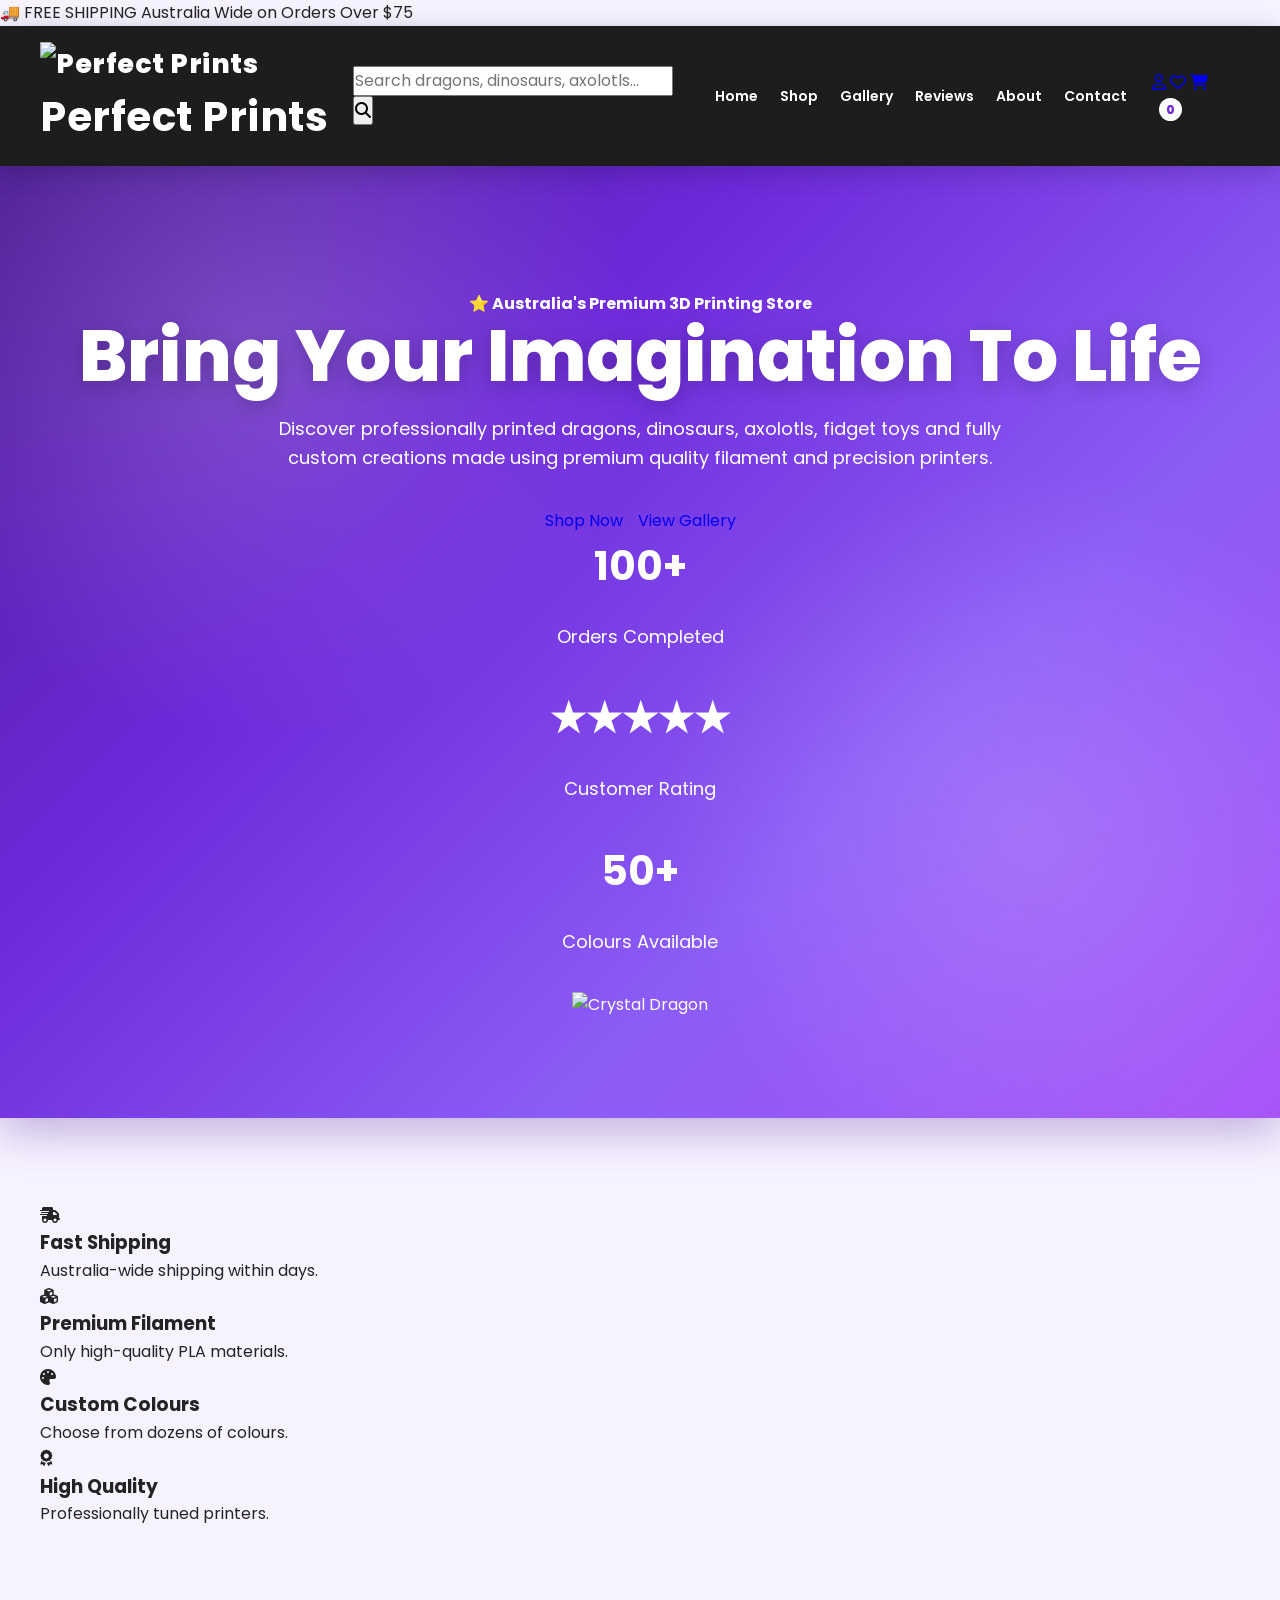
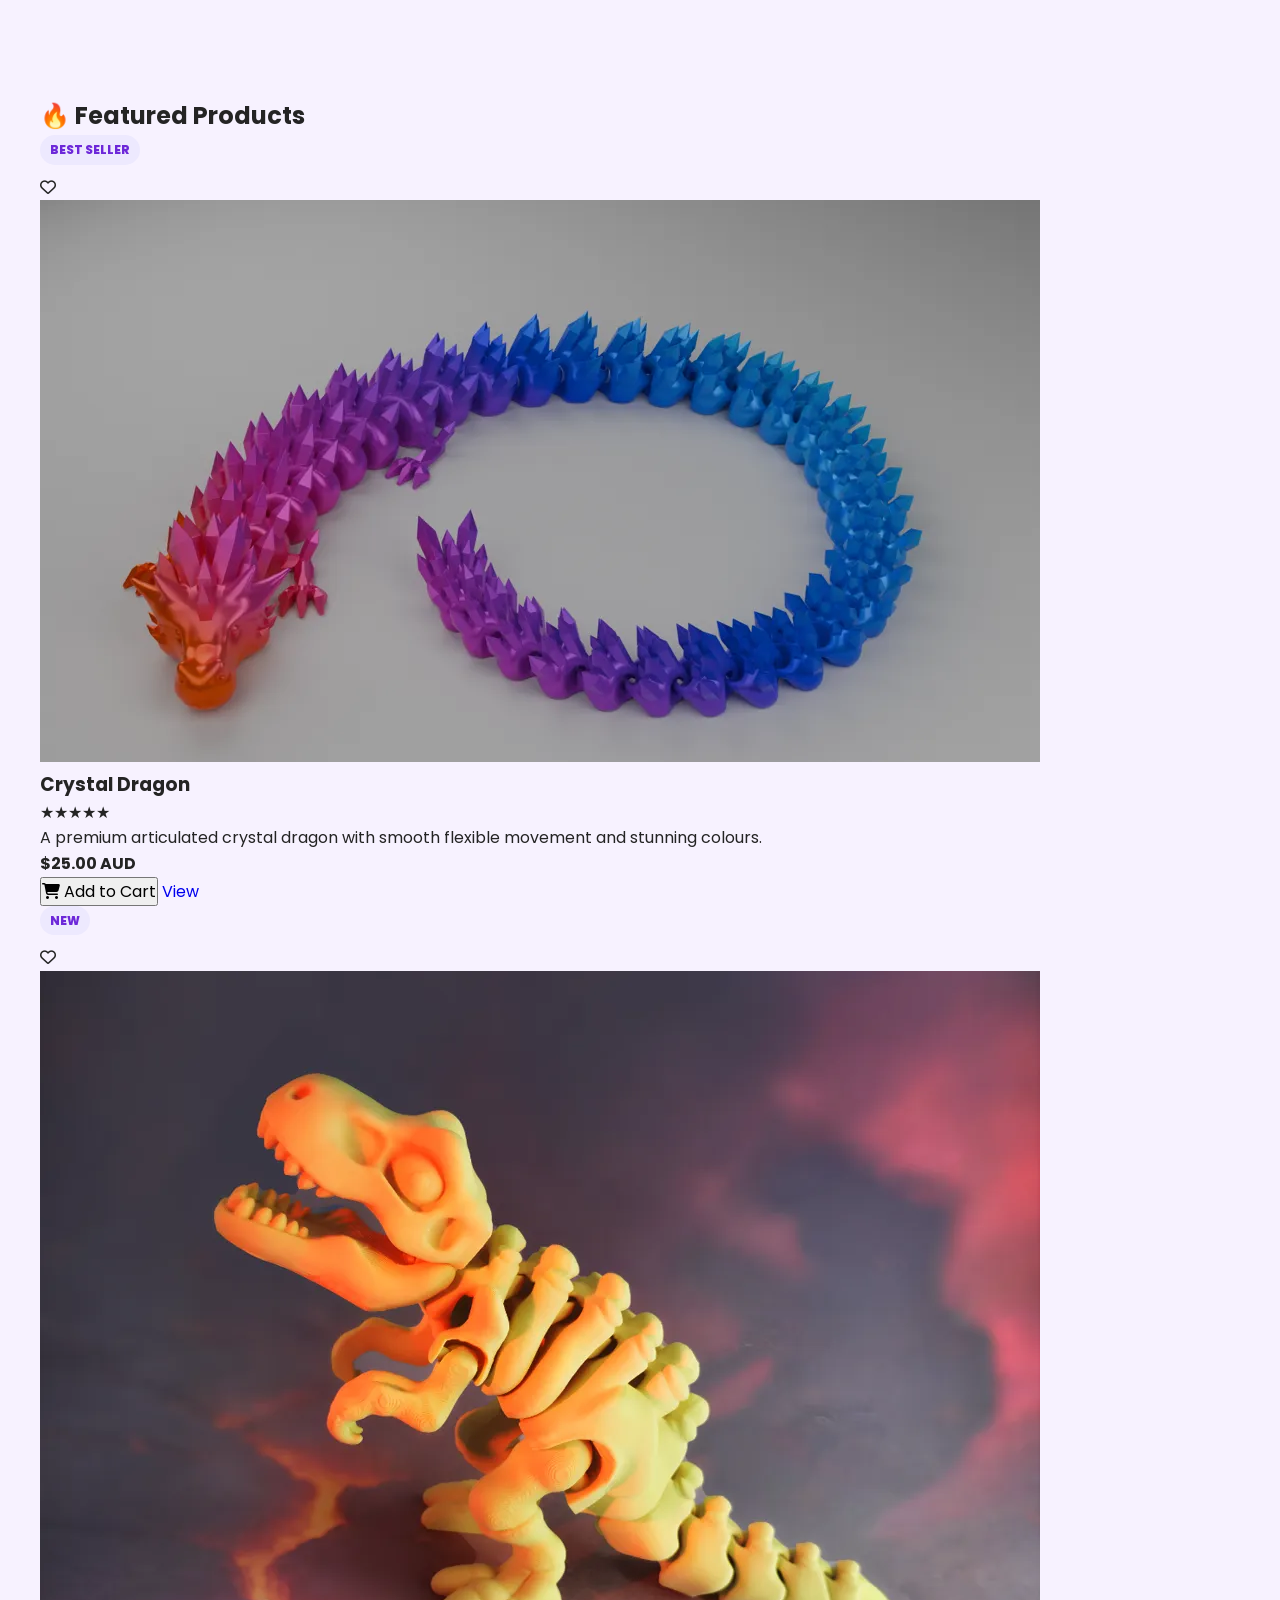
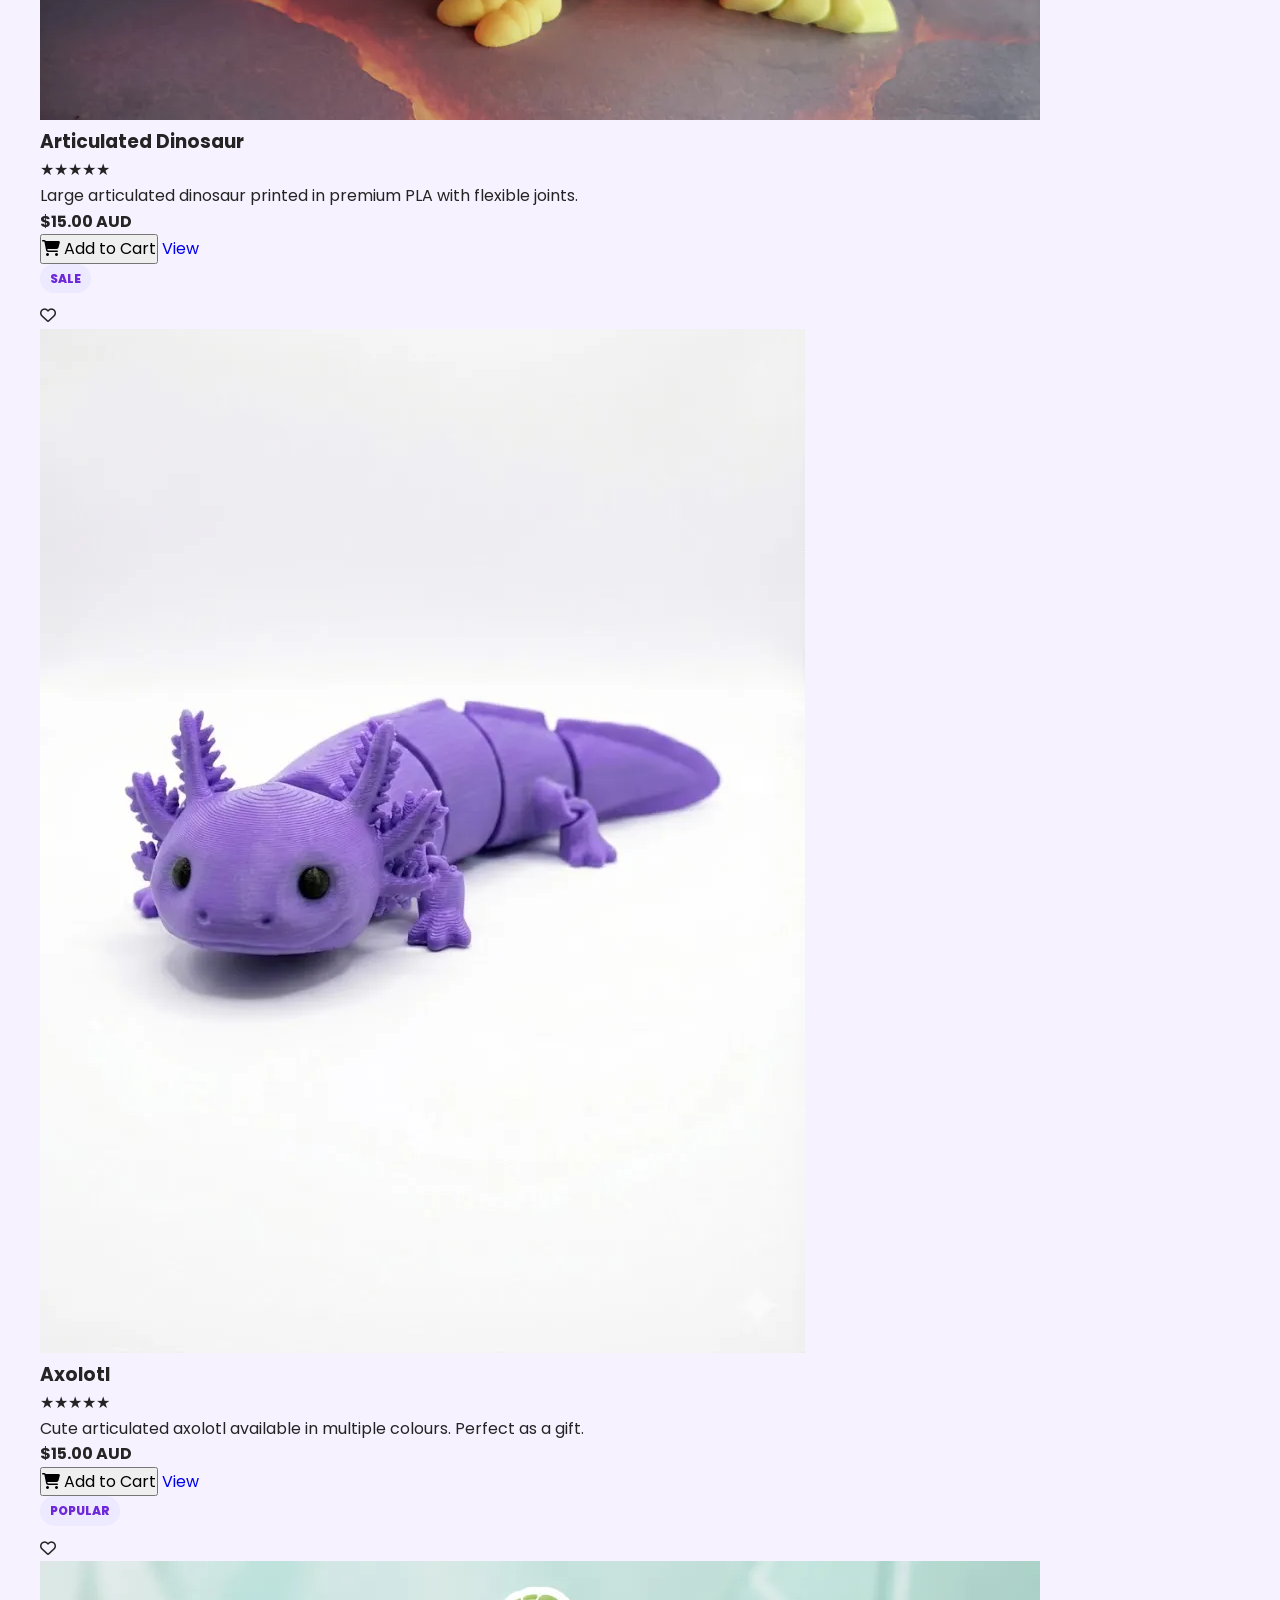
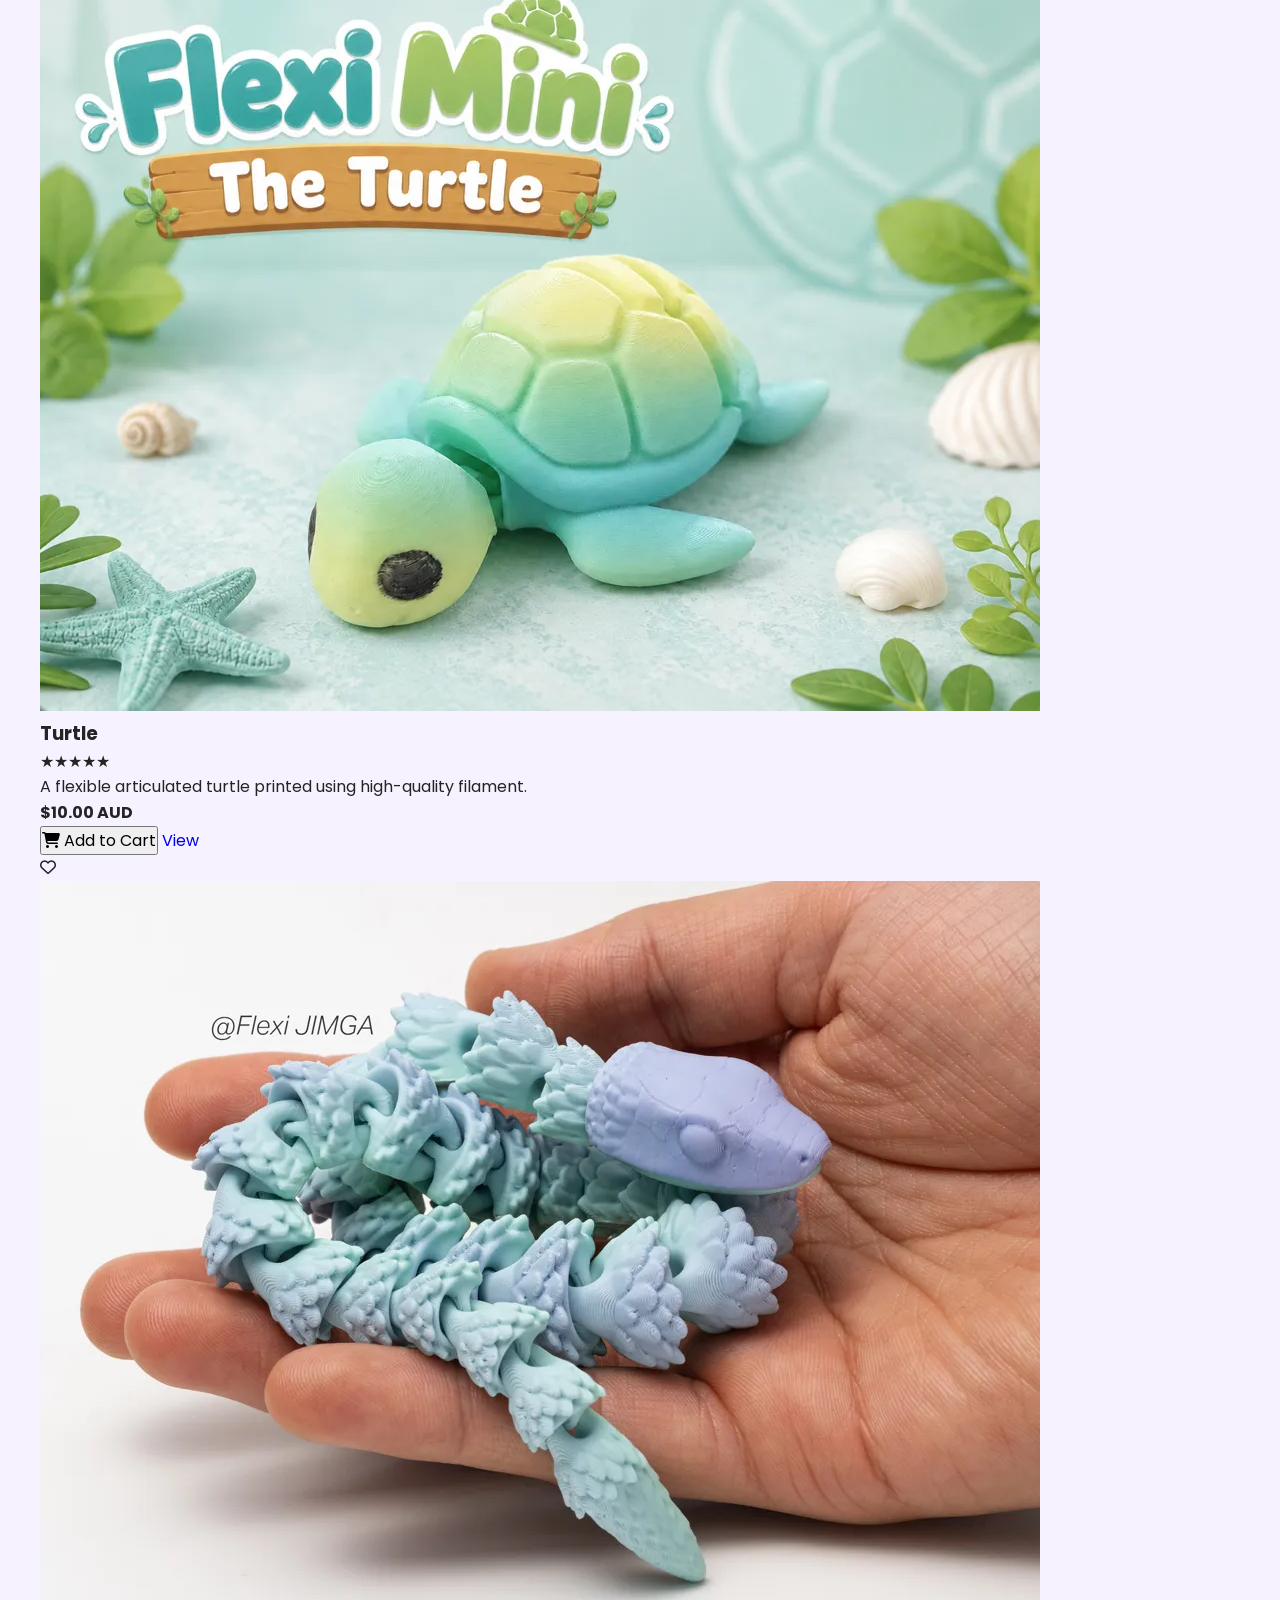
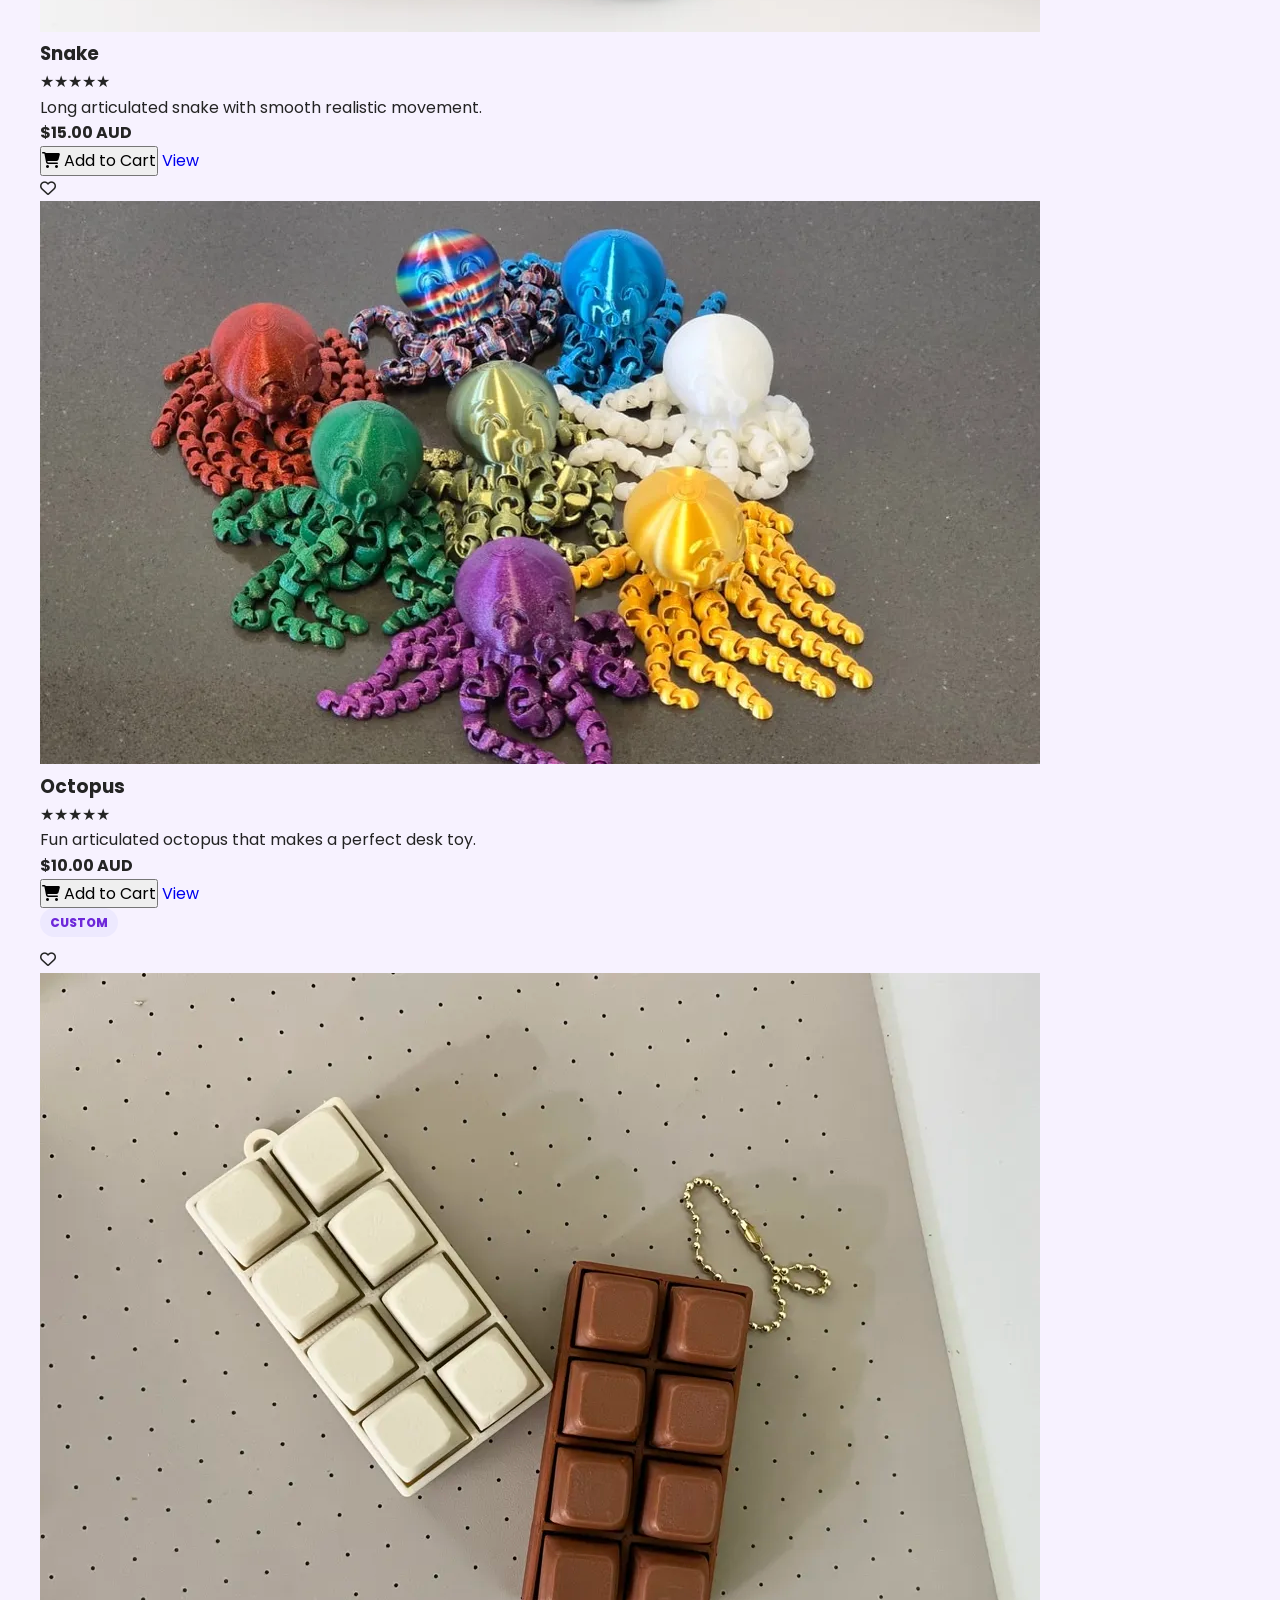
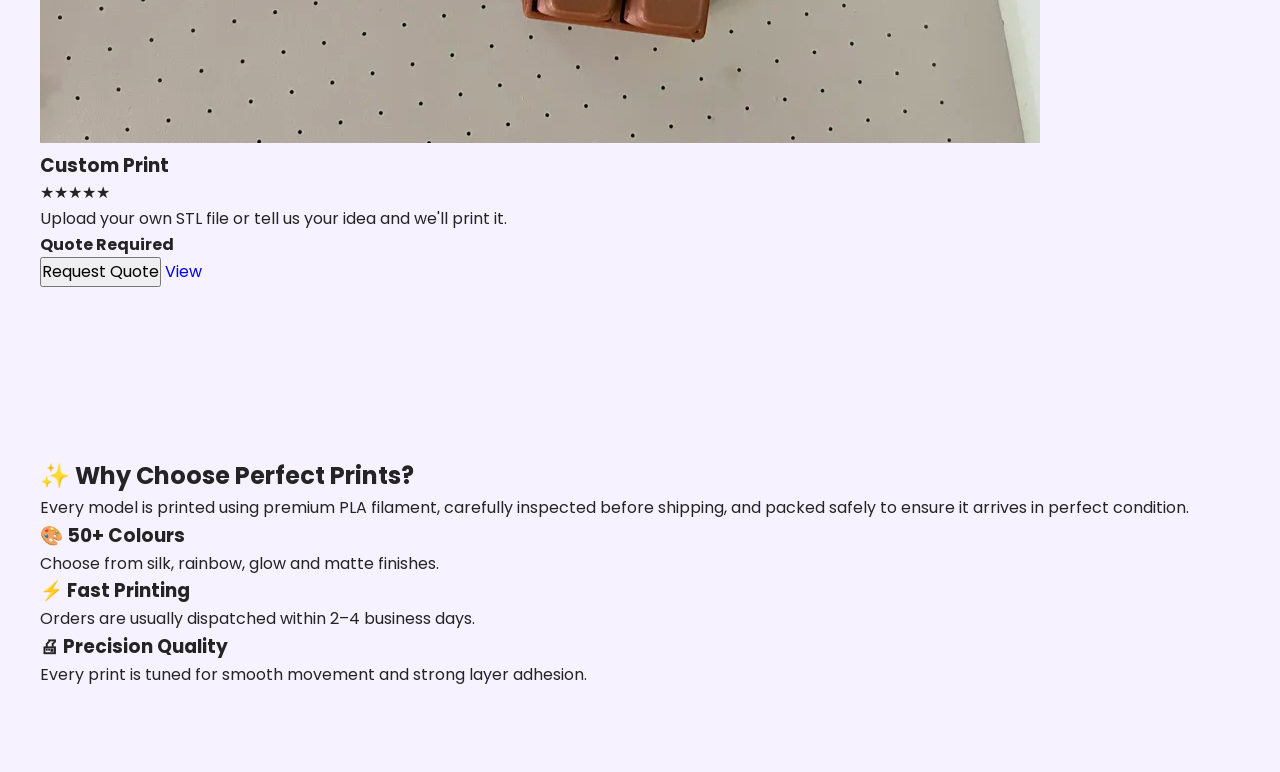
==== index.html @ 568b1e94 "Update index.html" ====
<!DOCTYPE html>
<html lang="en">

<head>

<meta charset="UTF-8">
<meta name="viewport" content="width=device-width, initial-scale=1.0">

<title>Perfect Prints | Premium 3D Printed Models</title>

<link rel="stylesheet" href="style.css">
<link rel="preconnect" href="https://fonts.googleapis.com">
<link rel="preconnect" href="https://fonts.gstatic.com" crossorigin>

<link href="https://fonts.googleapis.com/css2?family=Poppins:wght@300;400;500;600;700;800&display=swap" rel="stylesheet">

<link rel="stylesheet"
href="https://cdnjs.cloudflare.com/ajax/libs/font-awesome/6.7.2/css/all.min.css">

</head>

<body>

<!-- SALE BAR -->

<div class="sale-bar">

🚚 FREE SHIPPING Australia Wide on Orders Over $75

</div>

<!-- HEADER -->

<header>

<nav>

<div class="logo">

<img src="logo.png" alt="Perfect Prints">

<h1>Perfect Prints</h1>

</div>

<div class="search">

<input
type="text"
id="searchInput"
placeholder="Search dragons, dinosaurs, axolotls...">

<button>

<i class="fa-solid fa-magnifying-glass"></i>

</button>

</div>

<ul>

<li><a href="index.html">Home</a></li>

<li><a href="shop.html">Shop</a></li>

<li><a href="gallery.html">Gallery</a></li>

<li><a href="reviews.html">Reviews</a></li>

<li><a href="about.html">About</a></li>

<li><a href="contact.html">Contact</a></li>

</ul>

<div class="header-icons">

<a href="account.html">

<i class="fa-regular fa-user"></i>

</a>

<a href="wishlist.html">

<i class="fa-regular fa-heart"></i>

</a>

<a href="cart.html" class="cart">

<i class="fa-solid fa-cart-shopping"></i>

<span id="cartCount">0</span>

</a>

</div>

</nav>

</header>

<!-- HERO -->

<section class="hero">

<div class="hero-left">

<h4>

⭐ Australia's Premium 3D Printing Store

</h4>

<h1>

Bring Your Imagination To Life

</h1>

<p>

Discover professionally printed dragons,
dinosaurs, axolotls, fidget toys and
fully custom creations made using premium
quality filament and precision printers.

</p>

<div class="hero-buttons">

<a href="shop.html" class="btn">

Shop Now

</a>

<a href="gallery.html" class="btn-outline">

View Gallery

</a>

</div>

<div class="stats">

<div>

<h2>100+</h2>

<p>Orders Completed</p>

</div>

<div>

<h2>★★★★★</h2>

<p>Customer Rating</p>

</div>

<div>

<h2>50+</h2>

<p>Colours Available</p>

</div>

</div>

</div>

<div class="hero-right">

<img src="images/hero-dragon.png"
alt="Crystal Dragon">

</div>

</section>

<!-- FEATURES -->

<section class="features">

<div class="feature">

<i class="fa-solid fa-truck-fast"></i>

<h3>Fast Shipping</h3>

<p>

Australia-wide shipping
within days.

</p>

</div>

<div class="feature">

<i class="fa-solid fa-cubes"></i>

<h3>Premium Filament</h3>

<p>

Only high-quality
PLA materials.

</p>

</div>

<div class="feature">

<i class="fa-solid fa-palette"></i>

<h3>Custom Colours</h3>

<p>

Choose from
dozens of colours.

</p>

</div>

<div class="feature">

<i class="fa-solid fa-award"></i>

<h3>High Quality</h3>

<p>

Professionally tuned
printers.

</p>

</div>

</section>

<!-- FEATURED PRODUCTS -->

<section class="featured">

<h2>

🔥 Featured Products

</h2>

<div class="product-grid">
    <!-- Product 1 -->

<div class="product-card">

<div class="badge best">BEST SELLER</div>

<div class="wishlist">
<i class="fa-regular fa-heart"></i>
</div>

<img src="dragon.jpg" alt="Crystal Dragon">

<div class="product-info">

<h3>Crystal Dragon</h3>

<div class="stars">
★★★★★
</div>

<p>
A premium articulated crystal dragon with smooth flexible movement and stunning colours.
</p>

<h4>$25.00 AUD</h4>

<div class="product-buttons">

<button onclick="addToCart('Crystal Dragon',25)">
<i class="fa-solid fa-cart-shopping"></i>
Add to Cart
</button>

<a href="product.html" class="view-btn">
View
</a>

</div>

</div>

</div>

<!-- Product 2 -->

<div class="product-card">

<div class="badge new">NEW</div>

<div class="wishlist">
<i class="fa-regular fa-heart"></i>
</div>

<img src="dinosaur.jpg" alt="Dinosaur">

<div class="product-info">

<h3>Articulated Dinosaur</h3>

<div class="stars">
★★★★★
</div>

<p>
Large articulated dinosaur printed in premium PLA with flexible joints.
</p>

<h4>$15.00 AUD</h4>

<div class="product-buttons">

<button onclick="addToCart('Dinosaur',15)">
<i class="fa-solid fa-cart-shopping"></i>
Add to Cart
</button>

<a href="product.html" class="view-btn">
View
</a>

</div>

</div>

</div>

<!-- Product 3 -->

<div class="product-card">

<div class="badge sale">SALE</div>

<div class="wishlist">
<i class="fa-regular fa-heart"></i>
</div>

<img src="axolotl.jpg" alt="Axolotl">

<div class="product-info">

<h3>Axolotl</h3>

<div class="stars">
★★★★★
</div>

<p>
Cute articulated axolotl available in multiple colours.
Perfect as a gift.
</p>

<h4>$15.00 AUD</h4>

<div class="product-buttons">

<button onclick="addToCart('Axolotl',15)">
<i class="fa-solid fa-cart-shopping"></i>
Add to Cart
</button>

<a href="product.html" class="view-btn">
View
</a>

</div>

</div>

</div>

<!-- Product 4 -->

<div class="product-card">

<div class="badge popular">POPULAR</div>

<div class="wishlist">
<i class="fa-regular fa-heart"></i>
</div>

<img src="turtle.jpg" alt="Turtle">

<div class="product-info">

<h3>Turtle</h3>

<div class="stars">
★★★★★
</div>

<p>
A flexible articulated turtle printed using high-quality filament.
</p>

<h4>$10.00 AUD</h4>

<div class="product-buttons">

<button onclick="addToCart('Turtle',10)">
<i class="fa-solid fa-cart-shopping"></i>
Add to Cart
</button>

<a href="product.html" class="view-btn">
View
</a>

</div>

</div>

</div>

<!-- Product 5 -->

<div class="product-card">

<div class="wishlist">
<i class="fa-regular fa-heart"></i>
</div>

<img src="snake.jpg" alt="Snake">

<div class="product-info">

<h3>Snake</h3>

<div class="stars">
★★★★★
</div>

<p>
Long articulated snake with smooth realistic movement.
</p>

<h4>$15.00 AUD</h4>

<div class="product-buttons">

<button onclick="addToCart('Snake',15)">
<i class="fa-solid fa-cart-shopping"></i>
Add to Cart
</button>

<a href="product.html" class="view-btn">
View
</a>

</div>

</div>

</div>

<!-- Product 6 -->

<div class="product-card">

<div class="wishlist">
<i class="fa-regular fa-heart"></i>
</div>

<img src="octopus.jpg" alt="Octopus">

<div class="product-info">

<h3>Octopus</h3>

<div class="stars">
★★★★★
</div>

<p>
Fun articulated octopus that makes a perfect desk toy.
</p>

<h4>$10.00 AUD</h4>

<div class="product-buttons">

<button onclick="addToCart('Octopus',10)">
<i class="fa-solid fa-cart-shopping"></i>
Add to Cart
</button>

<a href="product.html" class="view-btn">
View
</a>

</div>

</div>

</div>

<!-- Product 7 -->

<div class="product-card">

<div class="badge custom">CUSTOM</div>

<div class="wishlist">
<i class="fa-regular fa-heart"></i>
</div>

<img src="custom.jpg" alt="Custom Print">

<div class="product-info">

<h3>Custom Print</h3>

<div class="stars">
★★★★★
</div>

<p>
Upload your own STL file or tell us your idea and we'll print it.
</p>

<h4>Quote Required</h4>

<div class="product-buttons">

<button onclick="location.href='contact.html'">
Request Quote
</button>

<a href="product.html" class="view-btn">
View
</a>

</div>

</div>

</div>

</div>

</section>

<!-- FEATURED COLLECTION -->

<section class="collection">

<h2>

✨ Why Choose Perfect Prints?

</h2>

<p>

Every model is printed using premium PLA filament,
carefully inspected before shipping,
and packed safely to ensure it arrives in perfect condition.

</p>

<div class="collection-grid">

<div>

<h3>🎨 50+ Colours</h3>

<p>Choose from silk, rainbow, glow and matte finishes.</p>

</div>

<div>

<h3>⚡ Fast Printing</h3>

<p>Orders are usually dispatched within 2–4 business days.</p>

</div>

<div>

<h3>🖨 Precision Quality</h3>

<p>Every print is tuned for smooth movement and strong layer adhesion.</p>

</div>

</div>

</section>
---- style.css ----
/* =========================================================
   PERFECT PRINTS
   Professional 3D Printing Website
   Main Stylesheet
   ========================================================= */

/* ---------- RESET ---------- */

* {
    margin: 0;
    padding: 0;
    box-sizing: border-box;
    scroll-behavior: smooth;
}

html {
    scroll-behavior: smooth;
}

body {
    font-family: "Poppins", Arial, Helvetica, sans-serif;
    background: #f7f2ff;
    color: #242424;
    line-height: 1.6;
    overflow-x: hidden;
}

img {
    max-width: 100%;
}

button,
input,
textarea,
select {
    font: inherit;
}

button {
    cursor: pointer;
}

a {
    text-decoration: none;
}

/* ---------- COLOURS ---------- */

:root {
    --purple-dark: #4c1d95;
    --purple: #6d28d9;
    --purple-light: #8b5cf6;
    --purple-pale: #ede9fe;

    --white: #ffffff;
    --black: #171717;
    --grey: #666666;
    --light-grey: #f5f5f5;

    --green: #16a34a;
    --orange: #f59e0b;
    --pink: #ec4899;

    --shadow-small: 0 8px 20px rgba(0, 0, 0, 0.10);
    --shadow-medium: 0 15px 35px rgba(0, 0, 0, 0.14);
    --shadow-purple: 0 15px 35px rgba(109, 40, 217, 0.25);

    --radius: 18px;
}

/* ---------- SALE BANNER ---------- */

.sale-banner {
    background: linear-gradient(
        90deg,
        #4c1d95,
        #6d28d9,
        #8b5cf6
    );

    color: white;
    text-align: center;

    padding: 10px 20px;

    font-size: 14px;
    font-weight: 600;

    letter-spacing: 0.4px;
}

/* ---------- NAVIGATION ---------- */

nav {
    position: sticky;
    top: 0;

    z-index: 1000;

    display: flex;
    align-items: center;
    justify-content: space-between;

    gap: 25px;

    padding: 16px 40px;

    background: rgba(20, 20, 20, 0.96);

    backdrop-filter: blur(15px);

    box-shadow: 0 5px 25px rgba(0, 0, 0, 0.20);
}

.logo {
    color: white;

    font-size: 27px;
    font-weight: 800;

    white-space: nowrap;

    letter-spacing: 0.5px;
}

nav ul {
    display: flex;

    align-items: center;

    gap: 22px;

    list-style: none;
}

nav ul li a {
    color: white;

    font-size: 14px;
    font-weight: 600;

    transition: 0.3s;
}

nav ul li a:hover {
    color: #c4b5fd;
}

/* ---------- SEARCH ---------- */

.search-box {
    flex: 1;

    display: flex;
    justify-content: center;
}

.search-box input {
    width: 100%;
    max-width: 360px;

    padding: 11px 20px;

    border: none;
    outline: none;

    border-radius: 30px;

    background: white;

    font-size: 14px;

    transition: 0.3s;
}

.search-box input:focus {
    box-shadow: 0 0 0 4px rgba(139, 92, 246, 0.35);
}

/* ---------- CART BUTTON ---------- */

.icons {
    display: flex;
    align-items: center;
}

.cart-btn {
    border: none;

    padding: 11px 18px;

    border-radius: 30px;

    background: linear-gradient(
        135deg,
        #6d28d9,
        #8b5cf6
    );

    color: white;

    font-size: 15px;
    font-weight: 700;

    box-shadow: 0 8px 20px rgba(109, 40, 217, 0.25);

    transition: 0.3s;
}

.cart-btn:hover {
    transform: translateY(-2px);

    box-shadow: 0 12px 25px rgba(109, 40, 217, 0.40);
}

#cartCount {
    display: inline-flex;

    align-items: center;
    justify-content: center;

    min-width: 23px;
    height: 23px;

    margin-left: 7px;

    padding: 2px 7px;

    border-radius: 50%;

    background: white;
    color: #6d28d9;

    font-size: 12px;
    font-weight: 800;
}

/* ---------- HERO ---------- */

.hero {
    position: relative;

    overflow: hidden;

    padding: 125px 25px 100px;

    text-align: center;

    color: white;

    background:
        radial-gradient(
            circle at 20% 20%,
            rgba(255,255,255,0.18),
            transparent 30%
        ),
        radial-gradient(
            circle at 80% 70%,
            rgba(255,255,255,0.15),
            transparent 30%
        ),
        linear-gradient(
            135deg,
            #4c1d95,
            #6d28d9,
            #8b5cf6,
            #a855f7
        );

    box-shadow: 0 15px 40px rgba(76, 29, 149, 0.30);
}

.hero h1 {
    font-size: clamp(42px, 7vw, 72px);

    font-weight: 800;

    line-height: 1.1;

    margin-bottom: 20px;

    text-shadow: 0 5px 20px rgba(0, 0, 0, 0.20);
}

.hero h2 {
    margin-bottom: 25px;

    color: white;

    font-size: clamp(25px, 4vw, 40px);

    font-weight: 700;
}

.hero p {
    max-width: 780px;

    margin: 0 auto 35px;

    font-size: 18px;
}

.hero-buttons {
    display: flex;

    justify-content: center;
    align-items: center;

    gap: 15px;

    flex-wrap: wrap;

    margin-top: 30px;
}

/* ---------- BUTTONS ---------- */

.button {
    display: inline-flex;

    align-items: center;
    justify-content: center;

    gap: 8px;

    padding: 13px 25px;

    border: none;
    border-radius: 12px;

    background: white;
    color: #6d28d9;

    font-weight: 700;

    box-shadow: 0 10px 25px rgba(0, 0, 0, 0.15);

    transition: 0.3s;
}

.button:hover {
    transform: translateY(-3px);

    box-shadow: 0 15px 30px rgba(0, 0, 0, 0.22);
}

.button-purple {
    background: #6d28d9;
    color: white;
}

.button-purple:hover {
    background: #5521b5;
}

/* ---------- HERO STATS ---------- */

.hero-stats {
    display: flex;

    justify-content: center;

    gap: 70px;

    flex-wrap: wrap;

    margin-top: 65px;
}

.hero-stat {
    min-width: 130px;
}

.hero-stat strong {
    display: block;

    font-size: 30px;

    font-weight: 800;
}

.hero-stat span {
    font-size: 14px;

    opacity: 0.9;
}

/* ---------- SECTIONS ---------- */

section {
    padding: 85px 40px;
}

.section-heading {
    max-width: 800px;

    margin: 0 auto 50px;

    text-align: center;
}

.section-heading h2 {
    margin-bottom: 12px;

    color: #4c1d95;

    font-size: clamp(32px, 5vw, 45px);

    font-weight: 800;
}

.section-heading p {
    color: #666;

    font-size: 16px;
}

/* ---------- PRODUCTS ---------- */

#products {
    background: linear-gradient(
        180deg,
        #f7f2ff,
        #ffffff
    );
}

.cards {
    display: grid;

    grid-template-columns:
        repeat(auto-fit, minmax(280px, 1fr));

    gap: 30px;

    max-width: 1250px;

    margin: auto;
}

.card {
    overflow: hidden;

    background: rgba(255,255,255,0.95);

    border: 1px solid rgba(109,40,217,0.08);

    border-radius: var(--radius);

    box-shadow: var(--shadow-small);

    transition:
        transform 0.35s,
        box-shadow 0.35s;
}

.card:hover {
    transform: translateY(-8px);

    box-shadow: var(--shadow-purple);
}

.card img {
    width: 100%;

    height: 250px;

    object-fit: cover;

    display: block;

    transition: transform 0.4s;
}

.card:hover img {
    transform: scale(1.05);
}

.card-content {
    padding: 24px;
}

.badge {
    display: inline-block;

    margin-bottom: 10px;

    padding: 5px 10px;

    border-radius: 20px;

    background: #ede9fe;
    color: #6d28d9;

    font-size: 12px;
    font-weight: 800;
}

.card h3 {
    margin-bottom: 10px;

    color: #222;

    font-size: 22px;
}

.card-description {
    color: #666;

    font-size: 14px;

    min-height: 70px;
}

.price {
    margin: 17px 0;

    color: #6d28d9;

    font-size: 25px;
    font-weight: 800;
}

.card button {
    width: 100%;

    border: none;

    padding: 13px 20px;

    border-radius: 10px;

    background: #6d28d9;

    color: white;

    font-weight: 700;

    transition: 0.3s;
}

.card button:hover {
    background: #5521b5;

    transform: translateY(-2px);
}

/* ---------- GALLERY ---------- */

.gallery {
    display: grid;

    grid-template-columns:
        repeat(auto-fit, minmax(240px, 1fr));

    gap: 22px;

    max-width: 1200px;

    margin: auto;
}

.gallery-item {
    position: relative;

    overflow: hidden;

    border-radius: 18px;

    box-shadow: var(--shadow-small);

    background: white;
}

.gallery-item img {
    width: 100%;

    height: 260px;

    object-fit: cover;

    display: block;

    transition: 0.4s;
}

.gallery-item:hover img {
    transform: scale(1.08);
}

.gallery-caption {
    position: absolute;

    left: 0;
    right: 0;
    bottom: 0;

    padding: 18px;

    color: white;

    background: linear-gradient(
        transparent,
        rgba(0,0,0,0.75)
    );

    font-weight: 700;
}

/* ---------- REVIEWS ---------- */

#reviews {
    background: #f3edff;
}

.reviews {
    display: grid;

    grid-template-columns:
        repeat(auto-fit, minmax(280px, 1fr));

    gap: 25px;

    max-width: 1100px;

    margin: auto;
}

.review {
    padding: 30px;

    background: white;

    border-radius: var(--radius);

    box-shadow: var(--shadow-small);

    transition: 0.3s;
}

.review:hover {
    transform: translateY(-6px);

    box-shadow: var(--shadow-purple);
}

.review-stars {
    margin-bottom: 15px;

    color: #f59e0b;

    font-size: 20px;
}

.review p {
    color: #555;

    font-size: 15px;
}

.review strong {
    display: block;

    margin-top: 20px;

    color: #6d28d9;
}

/* ---------- CONTACT ---------- */

.contact {
    text-align: center;

    background: white;
}

.contact-content {
    max-width: 800px;

    margin: auto;
}

.contact p {
    margin: 12px 0;

    color: #555;

    font-size: 17px;
}

/* ---------- FAQ ---------- */

.faq-grid {
    display: grid;

    grid-template-columns:
        repeat(auto-fit, minmax(280px, 1fr));

    gap: 25px;

    max-width: 1100px;

    margin: auto;
}

/* ---------- FOOTER ---------- */

footer {
    padding: 50px 25px;

    text-align: center;

    color: white;

    background: #171717;
}

footer h2 {
    margin-bottom: 15px;

    color: white;
}

footer p {
    color: #bbbbbb;

    font-size: 14px;
}

/* ---------- CART PANEL ---------- */

.cart-panel {
    position: fixed;

    top: 0;
    right: -430px;

    width: 390px;
    max-width: 95vw;

    height: 100vh;

    display: flex;
    flex-direction: column;

    background: white;

    box-shadow: -10px 0 35px rgba(0,0,0,0.25);

    z-index: 5000;

    transition: right 0.4s ease;
}

.cart-panel.open {
    right: 0;
}

.cart-header {
    display: flex;

    align-items: center;
    justify-content: space-between;

    padding: 20px;

    background: linear-gradient(
        135deg,
        #4c1d95,
        #6d28d9
    );

    color: white;
}

.cart-header h2 {
    margin: 0;

    color: white;

    font-size: 25px;
}

.cart-header button {
    border: none;

    background: transparent;

    color: white;

    font-size: 22px;
}

#cartItems {
    flex: 1;

    padding: 20px;

    overflow-y: auto;
}

.cart-footer {
    padding: 20px;

    border-top: 1px solid #ddd;

    background: #fafafa;
}

.cart-footer h3 {
    margin-bottom: 15px;
}

.checkout-btn {
    width: 100%;

    padding: 14px;

    border: none;

    border-radius: 10px;

    background: #6d28d9;

    color: white;

    font-size: 17px;
    font-weight: 700;

    transition: 0.3s;
}

.checkout-btn:hover {
    background: #5521b5;
}

/* ---------- QUANTITY BUTTONS ---------- */

.quantity-btn {
    width: 32px;
    height: 32px;

    border: none;

    border-radius: 8px;

    background: #ede9fe;

    color: #6d28d9;

    font-weight: bold;

    cursor: pointer;
}

.quantity-btn:hover {
    background: #ddd6fe;
}

/* ---------- SEARCH FILTER ---------- */

.card.hidden {
    display: none;
}

.no-results {
    display: none;

    padding: 40px;

    text-align: center;

    color: #666;

    font-size: 18px;
}

.no-results.show {
    display: block;
}

/* ---------- SCROLLBAR ---------- */

::-webkit-scrollbar {
    width: 9px;
}

::-webkit-scrollbar-track {
    background: #f1f1f1;
}

::-webkit-scrollbar-thumb {
    background: #8b5cf6;

    border-radius: 20px;
}

::-webkit-scrollbar-thumb:hover {
    background: #6d28d9;
}

/* ---------- RESPONSIVE ---------- */

@media (max-width: 1000px) {

    nav {
        flex-wrap: wrap;

        justify-content: center;
    }

    .search-box {
        order: 3;

        width: 100%;

        flex-basis: 100%;
    }

    .search-box input {
        max-width: 500px;
    }
}

@media (max-width: 768px) {

    nav {
        padding: 15px 20px;
    }

    nav ul {
        gap: 12px;

        flex-wrap: wrap;

        justify-content: center;
    }

    nav ul li a {
        font-size: 13px;
    }

    section {
        padding: 65px 20px;
    }

    .hero {
        padding: 90px 20px 75px;
    }

    .hero p {
        font-size: 16px;
    }

    .hero-stats {
        gap: 30px;
    }

    .cards {
        grid-template-columns: 1fr;
    }

    .gallery {
        grid-template-columns: 1fr;
    }

    .reviews {
        grid-template-columns: 1fr;
    }
}

@media (max-width: 500px) {

    .logo {
        font-size: 23px;
    }

    nav ul {
        gap: 9px;
    }

    .cart-btn {
        padding: 9px 14px;
    }

    .hero h1 {
        font-size: 42px;
    }

    .hero h2 {
        font-size: 27px;
    }

    .hero-buttons {
        flex-direction: column;
    }

    .button {
        width: 100%;
        max-width: 300px;
    }

    .cart-panel {
        width: 100%;
        max-width: 100%;
    }
}
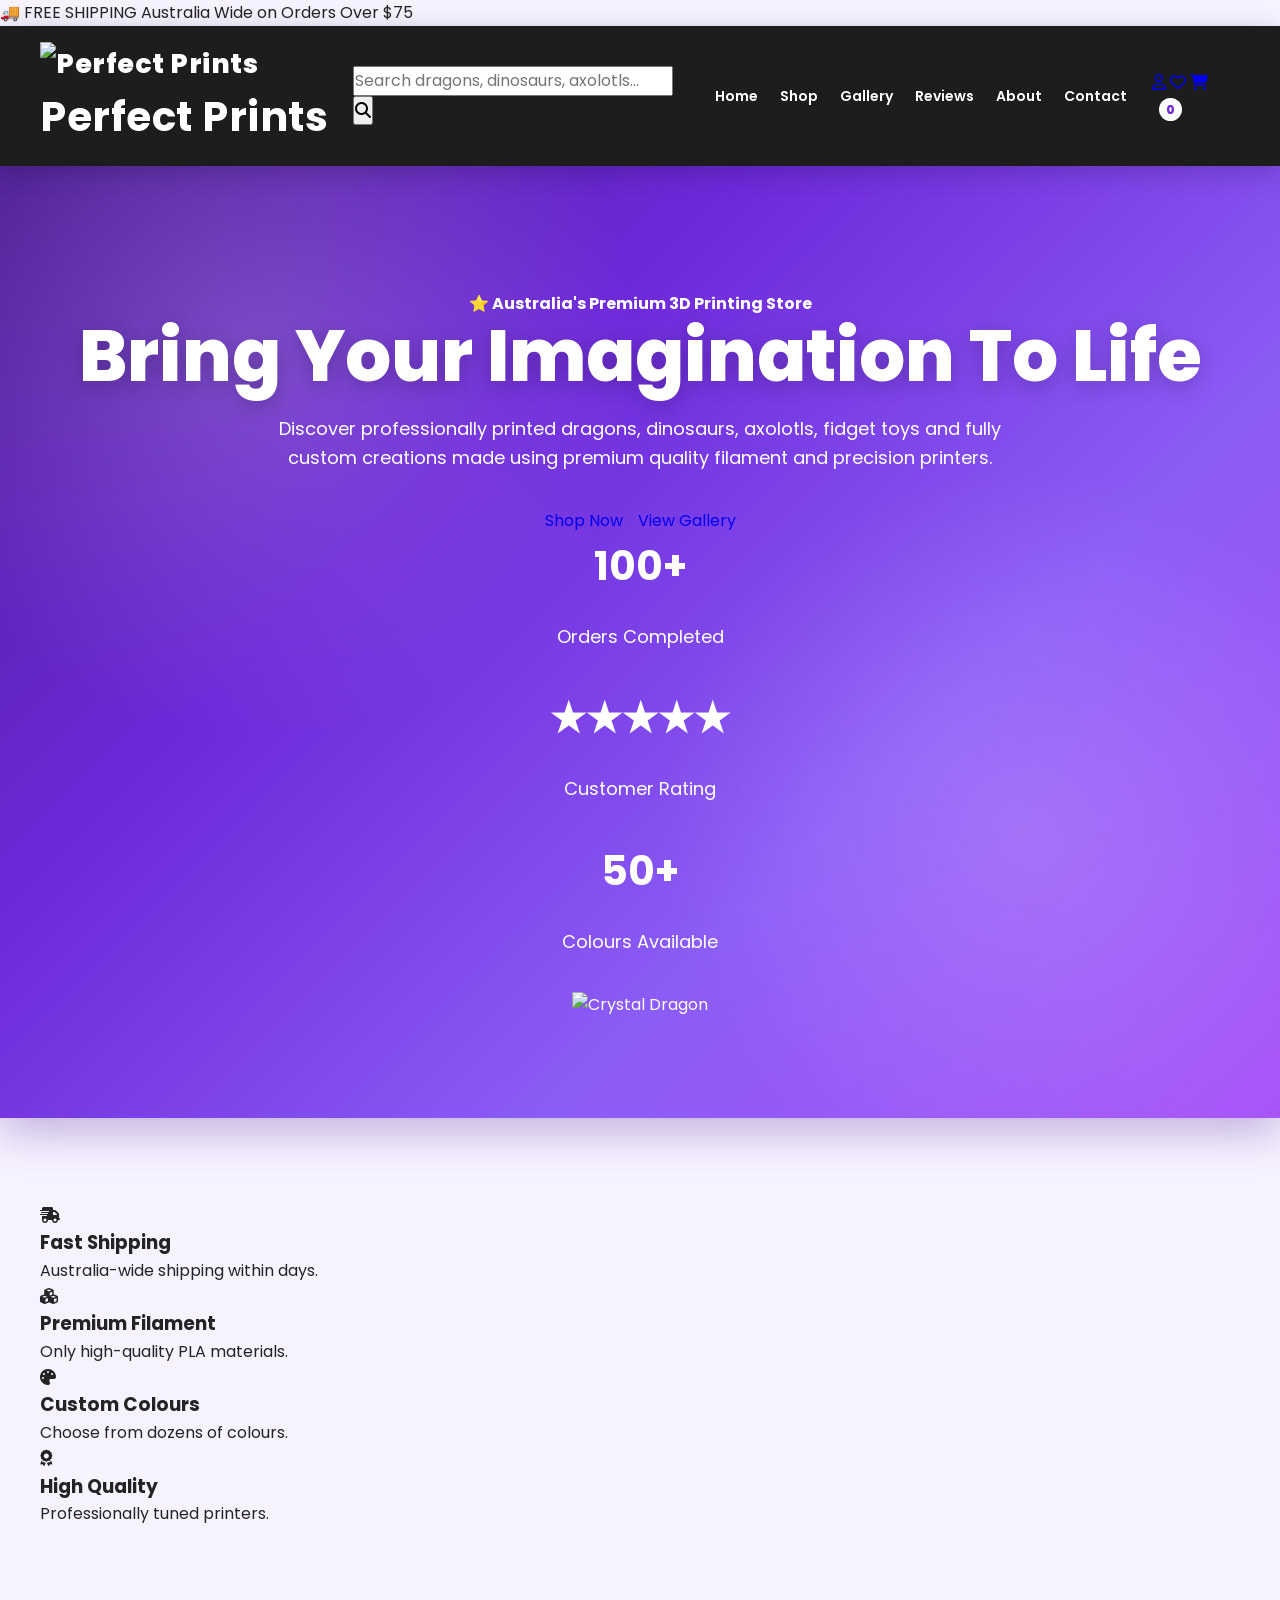
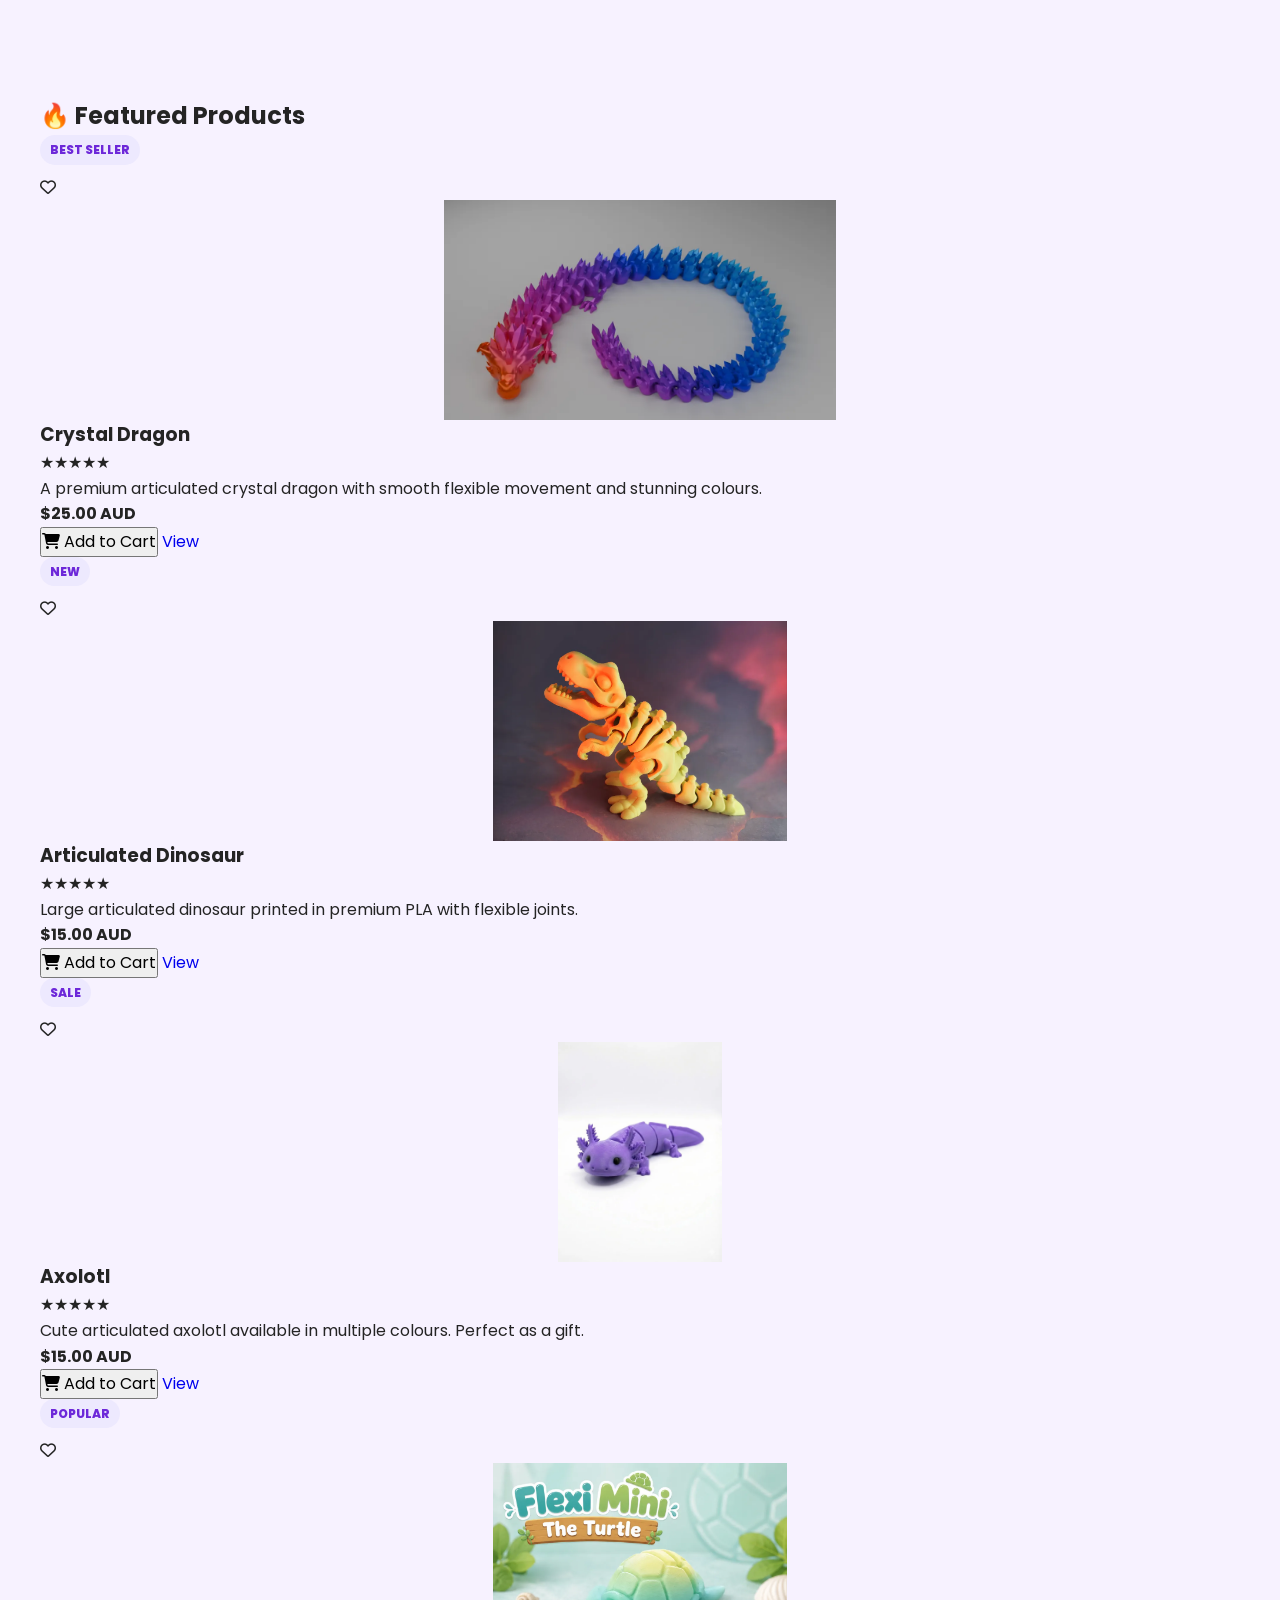
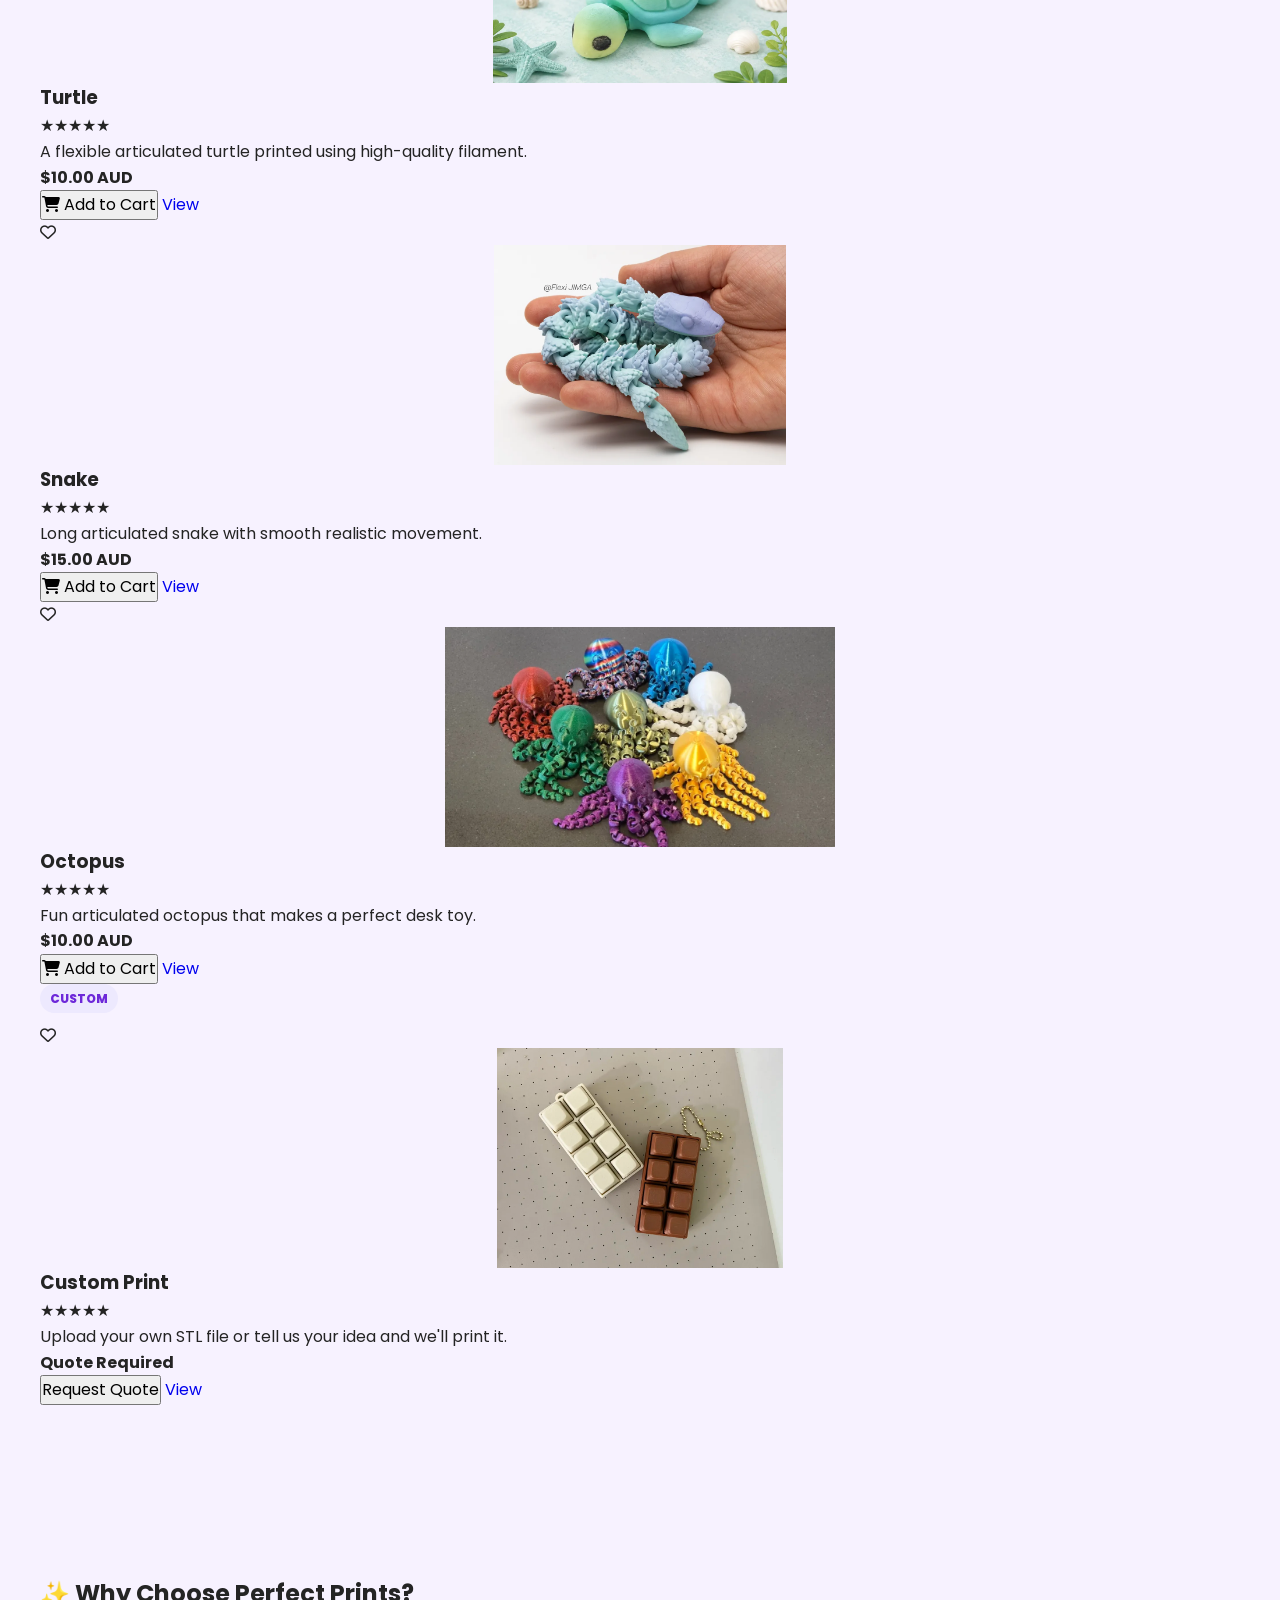
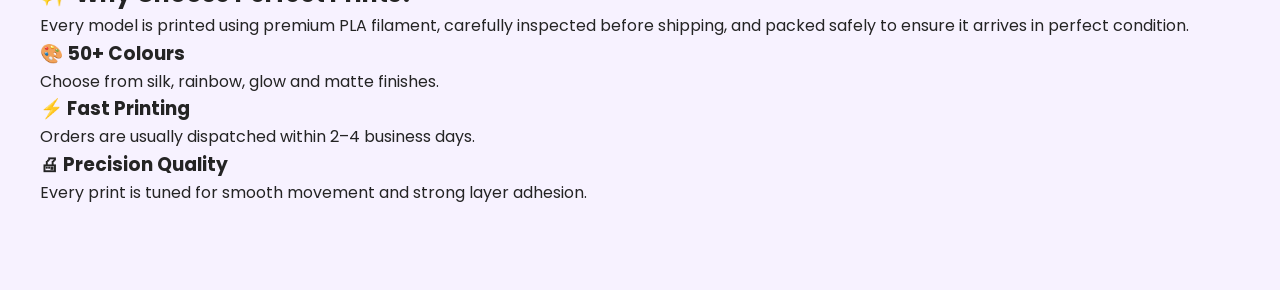
==== commit 5d3f37d1: "Update index.html" ====
--- a/index.html
+++ b/index.html
@@ -177,8 +177,7 @@
 
 <div class="hero-right">
 
-<img src="images/hero-dragon.png"
-alt="Crystal Dragon">
+<img src="hero-dragon.png" alt="Crystal Dragon">
 
 </div>
 
@@ -609,3 +608,6 @@
 </div>
 
 </section>
+<script src="script.js"></script>
+</body>
+</html>
--- a/style.css
+++ b/style.css
@@ -1005,3 +1005,10 @@
         max-width: 100%;
     }
 }
+.product-card img {
+    width: 70%;
+    height: 220px;
+    object-fit: contain;
+    display: block;
+    margin: 0 auto;
+}
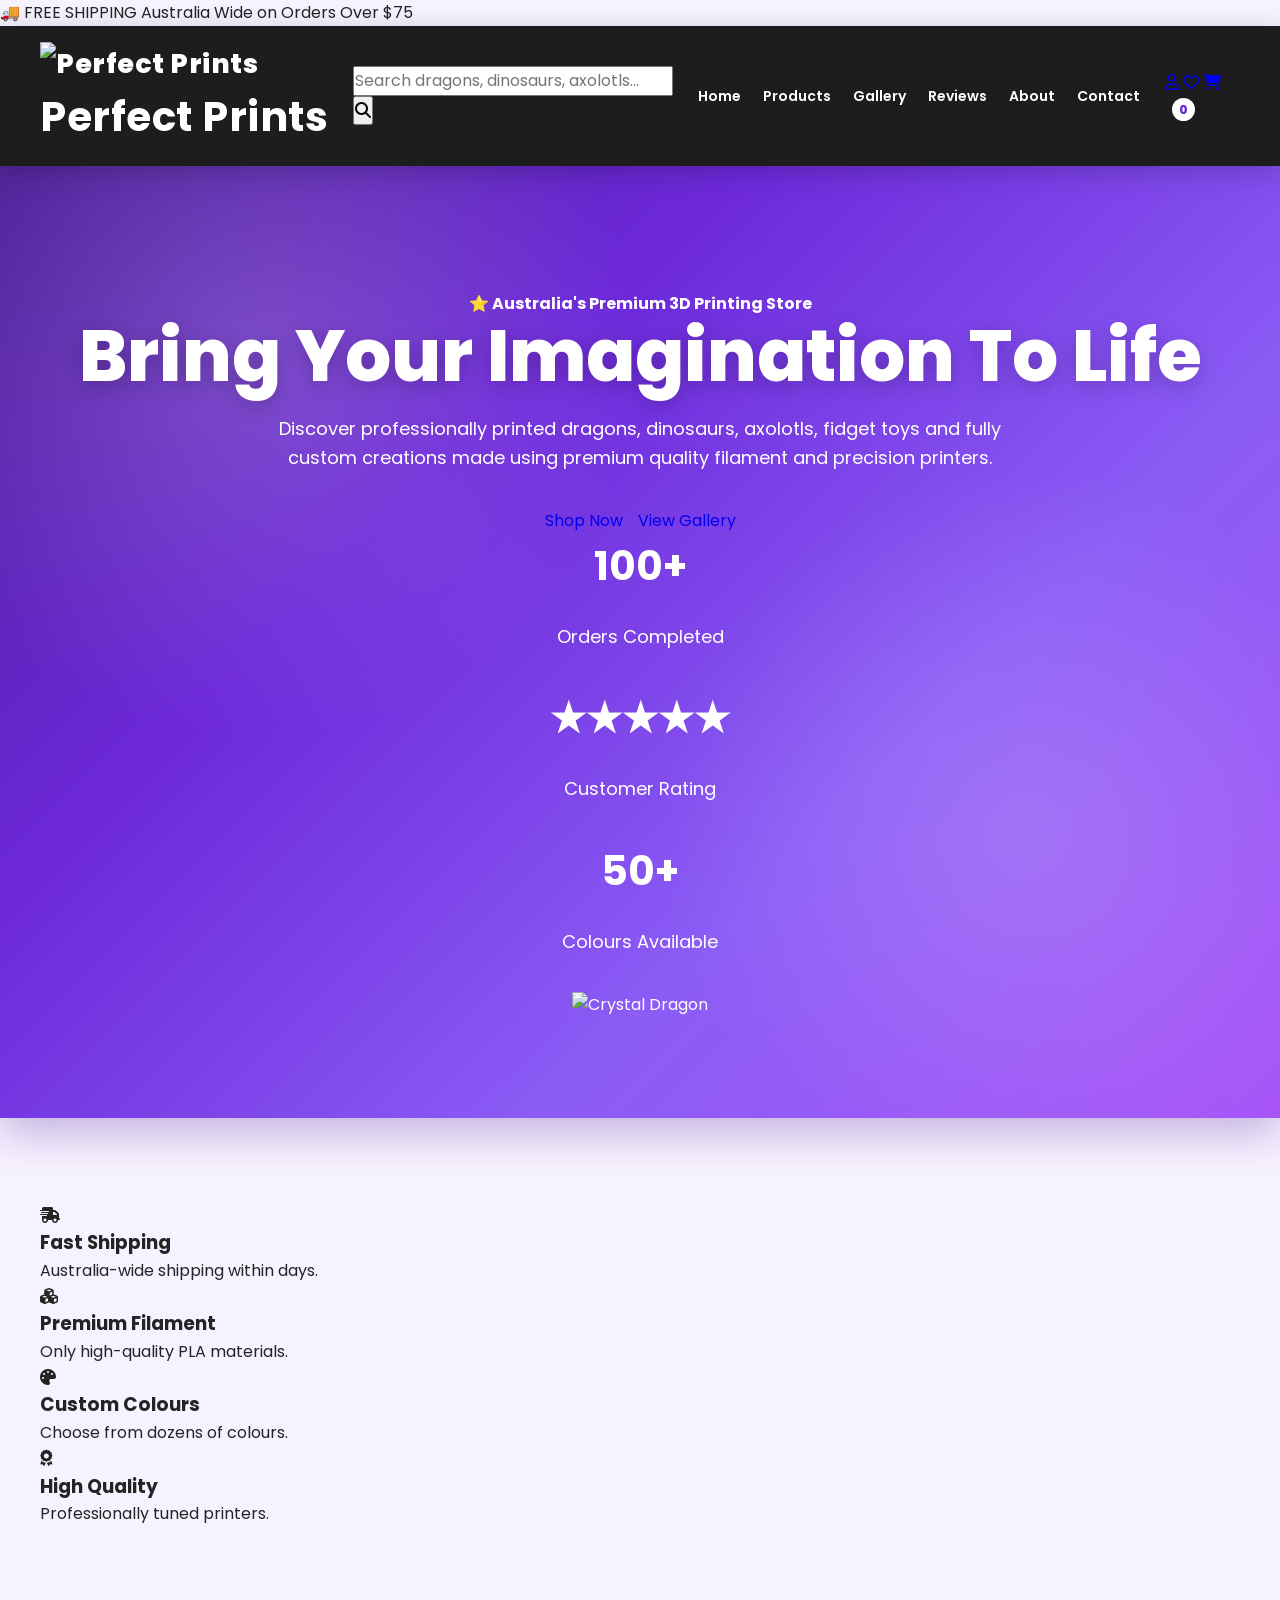
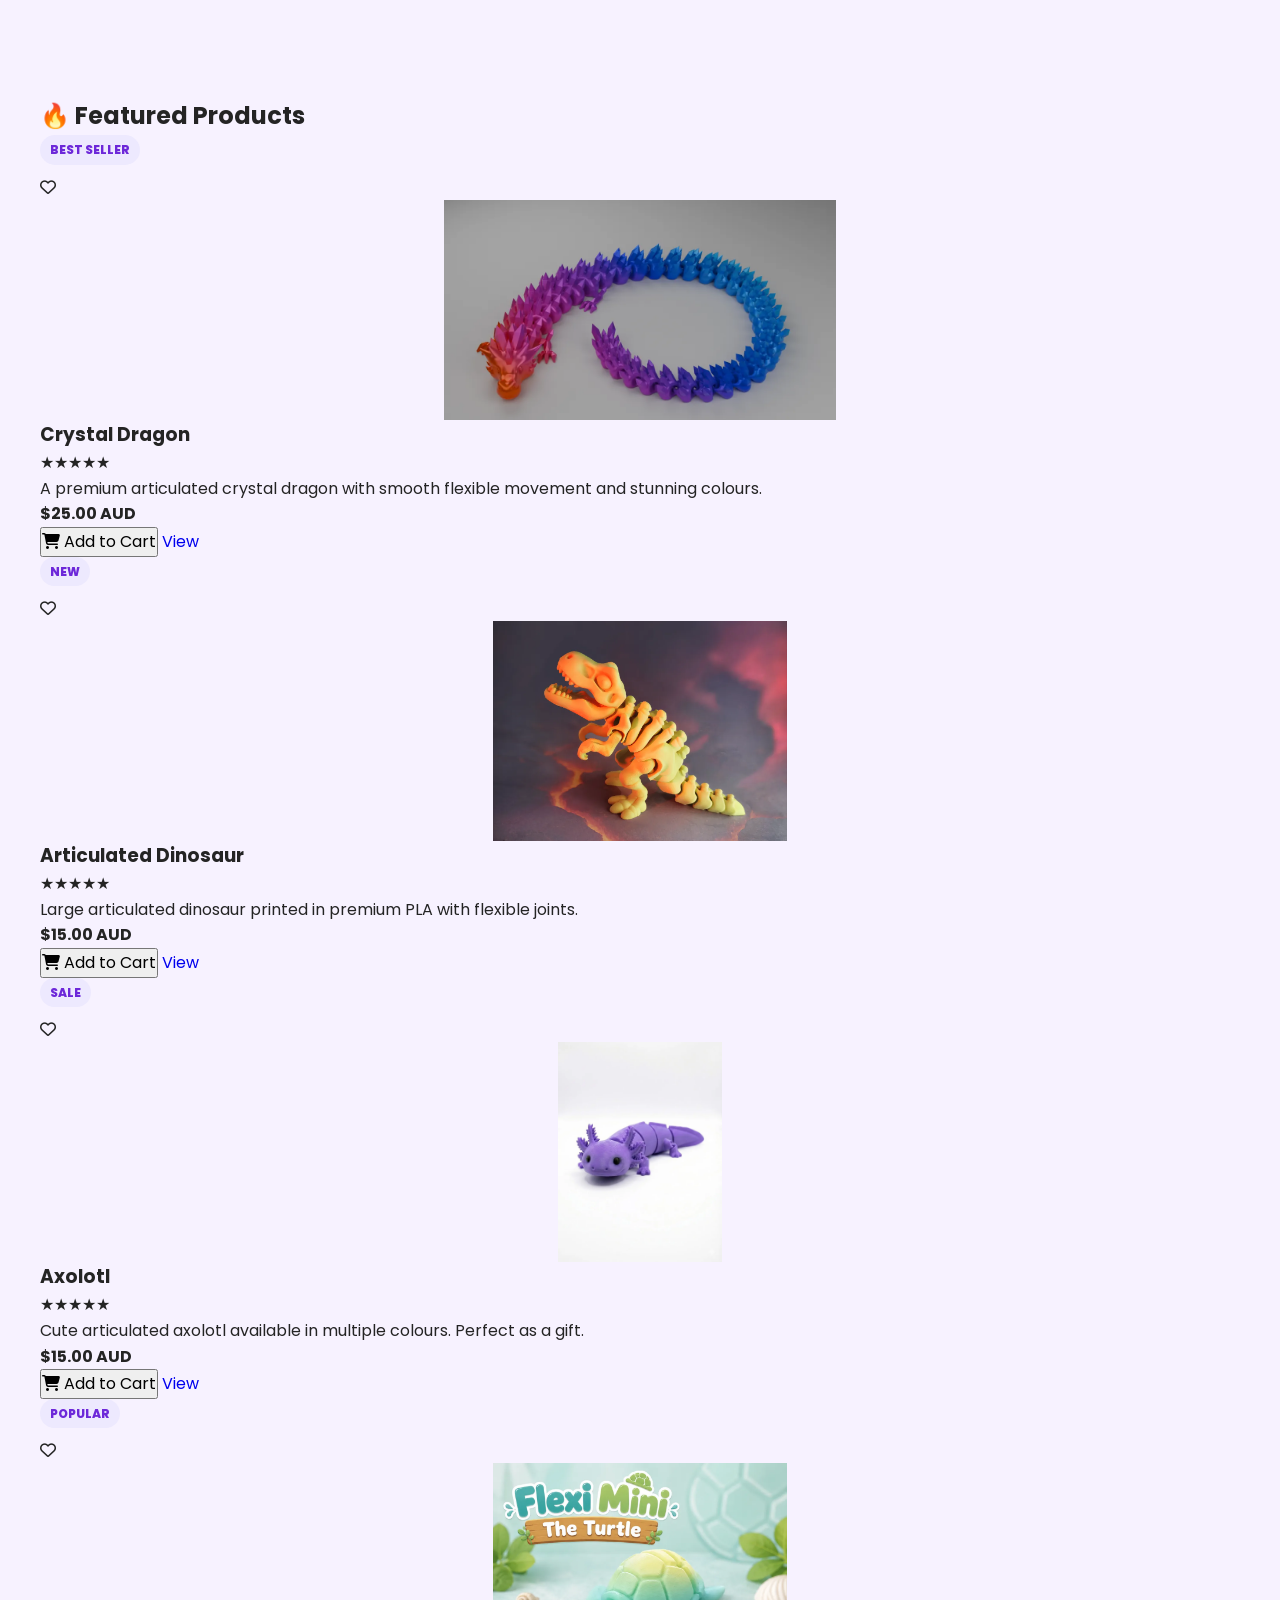
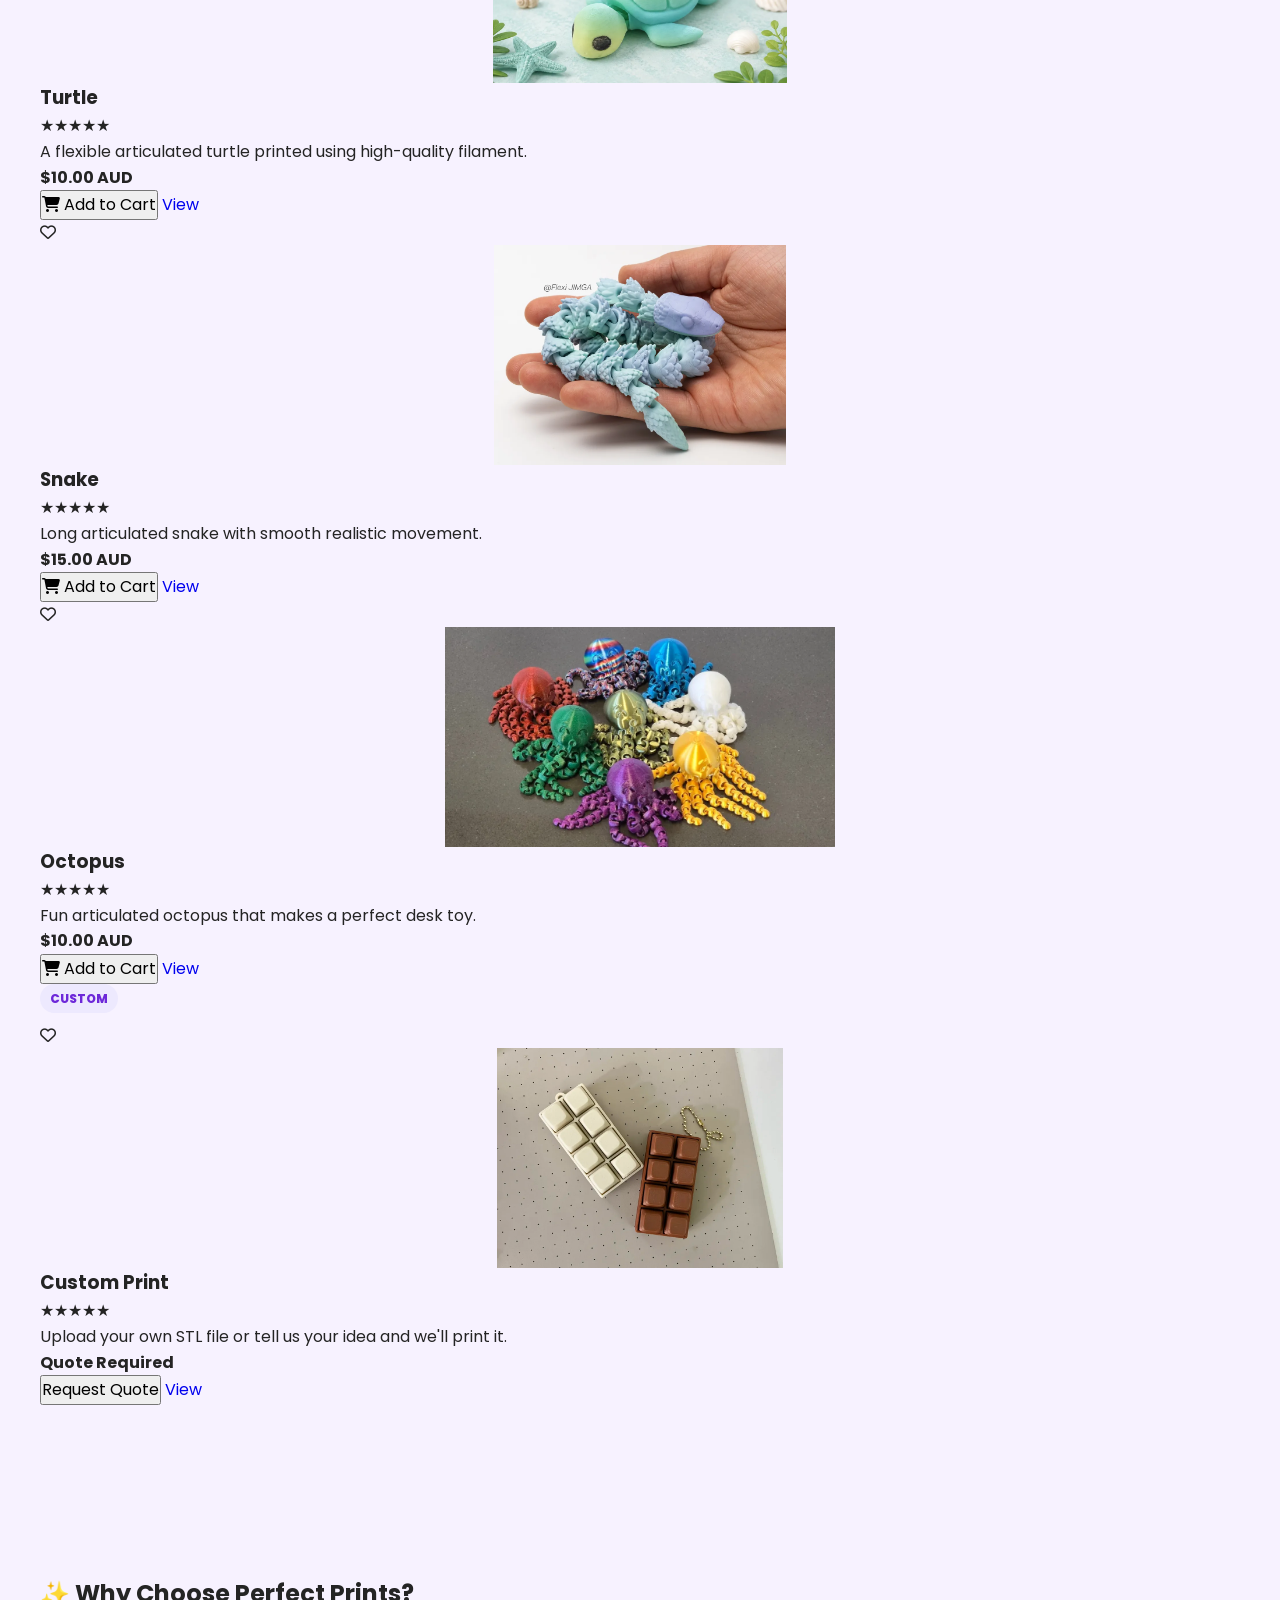
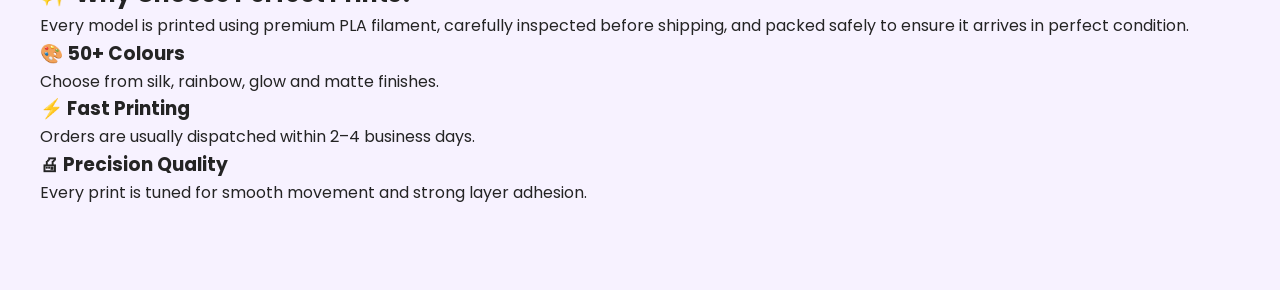
==== commit b2c3a187: "Update index.html" ====
--- a/index.html
+++ b/index.html
@@ -62,7 +62,7 @@
 
 <li><a href="index.html">Home</a></li>
 
-<li><a href="shop.html">Shop</a></li>
+<li><a href="products.html">Products</a></li>
 
 <li><a href="gallery.html">Gallery</a></li>
 
--- a/style.css
+++ b/style.css
@@ -1012,3 +1012,681 @@
     display: block;
     margin: 0 auto;
 }
+/* =========================================================
+   CART ITEMS
+   ========================================================= */
+
+.cart-item {
+    display: flex;
+    align-items: center;
+    justify-content: space-between;
+    gap: 15px;
+
+    padding: 18px 0;
+
+    border-bottom: 1px solid #ddd;
+}
+
+.cart-item-info {
+    flex: 1;
+}
+
+.cart-item-info h3 {
+    margin-bottom: 5px;
+}
+
+.cart-item-info p {
+    margin: 0;
+    color: #777;
+}
+
+.cart-item-controls {
+    display: flex;
+    align-items: center;
+    gap: 10px;
+}
+
+.quantity-btn {
+    width: 32px;
+    height: 32px;
+
+    border: none;
+    border-radius: 8px;
+
+    background: #eee;
+
+    font-size: 20px;
+    cursor: pointer;
+}
+
+.quantity-btn:hover {
+    background: #ddd;
+}
+
+.quantity {
+    min-width: 25px;
+    text-align: center;
+    font-weight: 700;
+}
+
+.cart-item-price {
+    text-align: right;
+}
+
+.remove-btn {
+    display: block;
+
+    margin-top: 6px;
+
+    border: none;
+    background: none;
+
+    color: #d33;
+
+    cursor: pointer;
+}
+
+.remove-btn:hover {
+    text-decoration: underline;
+}
+
+.empty-cart {
+    text-align: center;
+    padding: 35px 15px;
+}
+
+.empty-cart h3 {
+    margin: 10px 0 5px;
+}
+
+.empty-cart p {
+    color: #777;
+}
+
+.cart-footer {
+    padding-top: 20px;
+}
+
+.checkout-btn {
+    width: 100%;
+    padding: 14px;
+
+    border: none;
+    border-radius: 10px;
+
+    cursor: pointer;
+
+    font-size: 16px;
+    font-weight: 700;
+}
+
+.checkout-btn:hover {
+    transform: translateY(-1px);
+}
+/* =========================================================
+   CHECKOUT PAGE
+   ========================================================= */
+
+.checkout-page {
+    max-width: 1100px;
+    margin: 0 auto;
+    padding: 50px 20px;
+}
+
+.checkout-header {
+    text-align: center;
+    margin-bottom: 40px;
+}
+
+.checkout-header h1 {
+    font-size: 42px;
+    margin-bottom: 10px;
+}
+
+.checkout-header p {
+    color: #666;
+}
+
+.checkout-layout {
+    display: grid;
+    grid-template-columns: 1fr 1fr;
+    gap: 30px;
+}
+
+.checkout-card {
+    background: white;
+    padding: 30px;
+    border-radius: 18px;
+
+    box-shadow:
+        0 8px 30px
+        rgba(0, 0, 0, 0.08);
+}
+
+.checkout-card h2 {
+    margin-bottom: 25px;
+}
+
+.checkout-item {
+    display: flex;
+    justify-content: space-between;
+    align-items: center;
+
+    padding: 15px 0;
+
+    border-bottom: 1px solid #ddd;
+}
+
+.checkout-item p {
+    margin: 5px 0 0;
+    color: #777;
+}
+
+.checkout-total {
+    display: flex;
+    justify-content: space-between;
+
+    margin-top: 25px;
+    padding-top: 20px;
+
+    border-top: 2px solid #222;
+
+    font-size: 20px;
+}
+
+.checkout-card label {
+    display: block;
+
+    margin-top: 15px;
+    margin-bottom: 6px;
+
+    font-weight: 600;
+}
+
+.checkout-card input,
+.checkout-card select,
+.checkout-card textarea {
+    width: 100%;
+
+    padding: 12px;
+
+    border: 1px solid #ccc;
+    border-radius: 9px;
+
+    font-family: inherit;
+    font-size: 15px;
+
+    box-sizing: border-box;
+}
+
+.checkout-card textarea {
+    resize: vertical;
+}
+
+.checkout-submit {
+    width: 100%;
+
+    margin-top: 25px;
+
+    padding: 15px;
+
+    border: none;
+    border-radius: 10px;
+
+    font-size: 17px;
+    font-weight: 700;
+
+    cursor: pointer;
+}
+
+.order-success {
+    position: fixed;
+
+    inset: 0;
+
+    background: rgba(0, 0, 0, 0.65);
+
+    display: flex;
+
+    justify-content: center;
+    align-items: center;
+
+    z-index: 10000;
+}
+
+.success-box {
+    background: white;
+
+    width: min(450px, 90%);
+
+    padding: 40px;
+
+    border-radius: 20px;
+
+    text-align: center;
+}
+
+.success-icon {
+    font-size: 60px;
+}
+
+.success-box button {
+    margin-top: 20px;
+
+    padding: 12px 25px;
+
+    border: none;
+    border-radius: 10px;
+
+    cursor: pointer;
+
+    font-weight: 700;
+}
+
+
+/* MOBILE */
+
+@media (max-width: 750px) {
+
+    .checkout-layout {
+        grid-template-columns: 1fr;
+    }
+
+    .checkout-header h1 {
+        font-size: 32px;
+    }
+
+}
+/* =========================================================
+   ADMIN DASHBOARD
+   ========================================================= */
+
+.admin-page {
+    max-width: 1200px;
+    margin: auto;
+    padding: 50px 20px;
+}
+
+.admin-title {
+    display: flex;
+    justify-content: space-between;
+    align-items: center;
+    gap: 20px;
+    margin-bottom: 35px;
+}
+
+.admin-title h1 {
+    margin-bottom: 5px;
+}
+
+.admin-title p {
+    color: #777;
+}
+
+.admin-clear-btn {
+    padding: 12px 18px;
+
+    border: none;
+    border-radius: 10px;
+
+    cursor: pointer;
+
+    font-weight: 700;
+}
+
+.admin-stats {
+    display: grid;
+    grid-template-columns:
+        repeat(3, 1fr);
+
+    gap: 20px;
+
+    margin-bottom: 30px;
+}
+
+.admin-stat {
+    display: flex;
+    align-items: center;
+    gap: 15px;
+
+    background: white;
+
+    padding: 25px;
+
+    border-radius: 15px;
+
+    box-shadow:
+        0 5px 20px
+        rgba(0,0,0,0.07);
+}
+
+.admin-stat > span {
+    font-size: 35px;
+}
+
+.admin-stat h3 {
+    margin: 0;
+    font-size: 25px;
+}
+
+.admin-stat p {
+    margin: 4px 0 0;
+    color: #777;
+}
+
+.admin-tools {
+    margin-bottom: 25px;
+}
+
+.admin-tools input {
+    width: 100%;
+    box-sizing: border-box;
+
+    padding: 14px;
+
+    border: 1px solid #ccc;
+    border-radius: 10px;
+
+    font-size: 16px;
+}
+
+.admin-orders {
+    background: white;
+
+    padding: 25px;
+
+    border-radius: 15px;
+
+    box-shadow:
+        0 5px 20px
+        rgba(0,0,0,0.07);
+}
+
+.admin-order {
+    padding: 20px 0;
+
+    border-bottom: 1px solid #ddd;
+}
+
+.admin-order-main {
+    display: flex;
+    justify-content: space-between;
+    align-items: center;
+    gap: 20px;
+}
+
+.admin-order h3 {
+    margin-bottom: 8px;
+}
+
+.admin-order p {
+    margin: 3px 0;
+    color: #666;
+}
+
+.admin-order small {
+    color: #999;
+}
+
+.admin-order-right {
+    display: flex;
+    align-items: center;
+    gap: 10px;
+}
+
+.admin-order-right select,
+.admin-order-right button {
+    padding: 9px;
+
+    border: 1px solid #ccc;
+
+    border-radius: 8px;
+
+    cursor: pointer;
+}
+
+.admin-delete-btn {
+    color: #c00;
+}
+
+.admin-empty {
+    text-align: center;
+    padding: 50px 20px;
+    color: #777;
+}
+
+.admin-empty div {
+    font-size: 50px;
+}
+
+.admin-modal {
+    position: fixed;
+
+    inset: 0;
+
+    background: rgba(0,0,0,0.65);
+
+    display: flex;
+
+    align-items: center;
+    justify-content: center;
+
+    z-index: 9999;
+}
+
+.admin-modal-box {
+    position: relative;
+
+    background: white;
+
+    width: min(550px, 90%);
+
+    max-height: 80vh;
+
+    overflow-y: auto;
+
+    padding: 35px;
+
+    border-radius: 18px;
+}
+
+.modal-close {
+    position: absolute;
+
+    top: 15px;
+    right: 15px;
+
+    border: none;
+    background: none;
+
+    font-size: 20px;
+
+    cursor: pointer;
+}
+
+.admin-detail-item {
+    display: flex;
+    justify-content: space-between;
+
+    padding: 12px 0;
+
+    border-bottom: 1px solid #ddd;
+}
+
+.admin-detail-total {
+    display: flex;
+    justify-content: space-between;
+
+    margin-top: 20px;
+
+    padding-top: 15px;
+
+    border-top: 2px solid #222;
+
+    font-size: 20px;
+}
+
+.modal-action-btn {
+    width: 100%;
+
+    margin-top: 25px;
+
+    padding: 12px;
+
+    border: none;
+    border-radius: 9px;
+
+    cursor: pointer;
+
+    font-weight: 700;
+}
+
+
+/* MOBILE */
+
+@media (max-width: 750px) {
+
+    .admin-title {
+        flex-direction: column;
+        align-items: flex-start;
+    }
+
+    .admin-stats {
+        grid-template-columns: 1fr;
+    }
+
+    .admin-order-main {
+        flex-direction: column;
+        align-items: flex-start;
+    }
+
+    .admin-order-right {
+        flex-wrap: wrap;
+    }
+
+}
+/* =========================================================
+   ACCOUNT PAGE
+   ========================================================= */
+
+.account-page {
+    max-width: 1000px;
+    margin: auto;
+}
+
+.account-card {
+    max-width: 600px;
+    margin: auto;
+
+    padding: 40px;
+
+    background: white;
+
+    border-radius: 20px;
+
+    box-shadow: var(--shadow-medium);
+
+    text-align: center;
+}
+
+.account-icon {
+    font-size: 60px;
+    margin-bottom: 15px;
+}
+
+.account-card h2 {
+    color: var(--purple-dark);
+    margin-bottom: 10px;
+}
+
+.account-card > p {
+    color: #666;
+    margin-bottom: 30px;
+}
+
+#accountForm {
+    text-align: left;
+}
+
+#accountForm label {
+    display: block;
+
+    margin-top: 18px;
+    margin-bottom: 7px;
+
+    font-weight: 700;
+}
+
+#accountForm input {
+    width: 100%;
+
+    padding: 13px 15px;
+
+    border: 1px solid #ddd;
+
+    border-radius: 10px;
+
+    outline: none;
+}
+
+#accountForm input:focus {
+    border-color: var(--purple-light);
+
+    box-shadow:
+        0 0 0 3px
+        rgba(139, 92, 246, 0.15);
+}
+
+#accountForm button {
+    margin-top: 25px;
+}
+
+.account-delete-btn {
+    margin-top: 15px;
+
+    padding: 10px 15px;
+
+    border: none;
+
+    background: #fee2e2;
+
+    color: #dc2626;
+
+    border-radius: 9px;
+
+    font-weight: 700;
+}
+
+.account-empty {
+    max-width: 600px;
+
+    margin: auto;
+
+    padding: 50px 20px;
+
+    background: white;
+
+    border-radius: 20px;
+
+    text-align: center;
+
+    box-shadow: var(--shadow-small);
+}
+
+.account-empty div {
+    font-size: 55px;
+}
+
+.account-empty h3 {
+    margin: 15px 0 8px;
+}
+
+.account-empty p {
+    color: #777;
+
+    margin-bottom: 25px;
+}
+
+.account-empty .button {
+    display: inline-flex;
+}
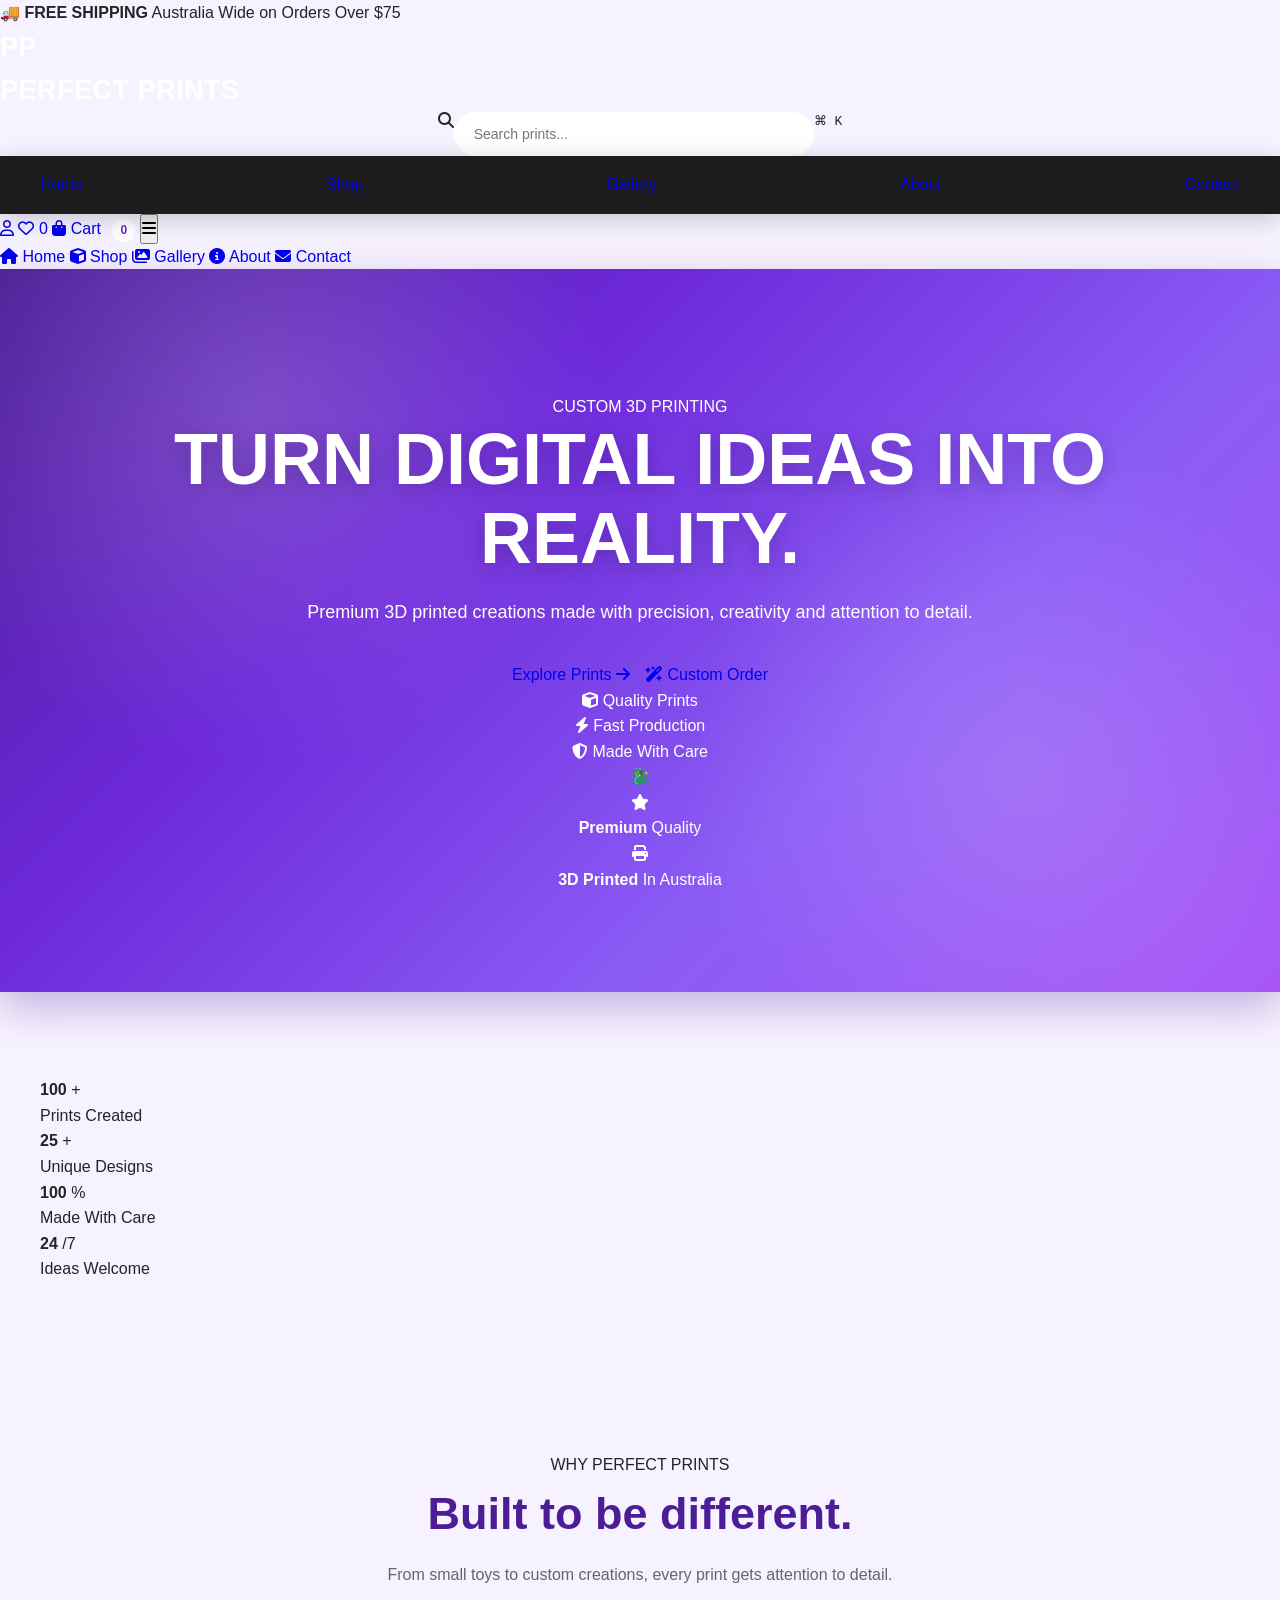
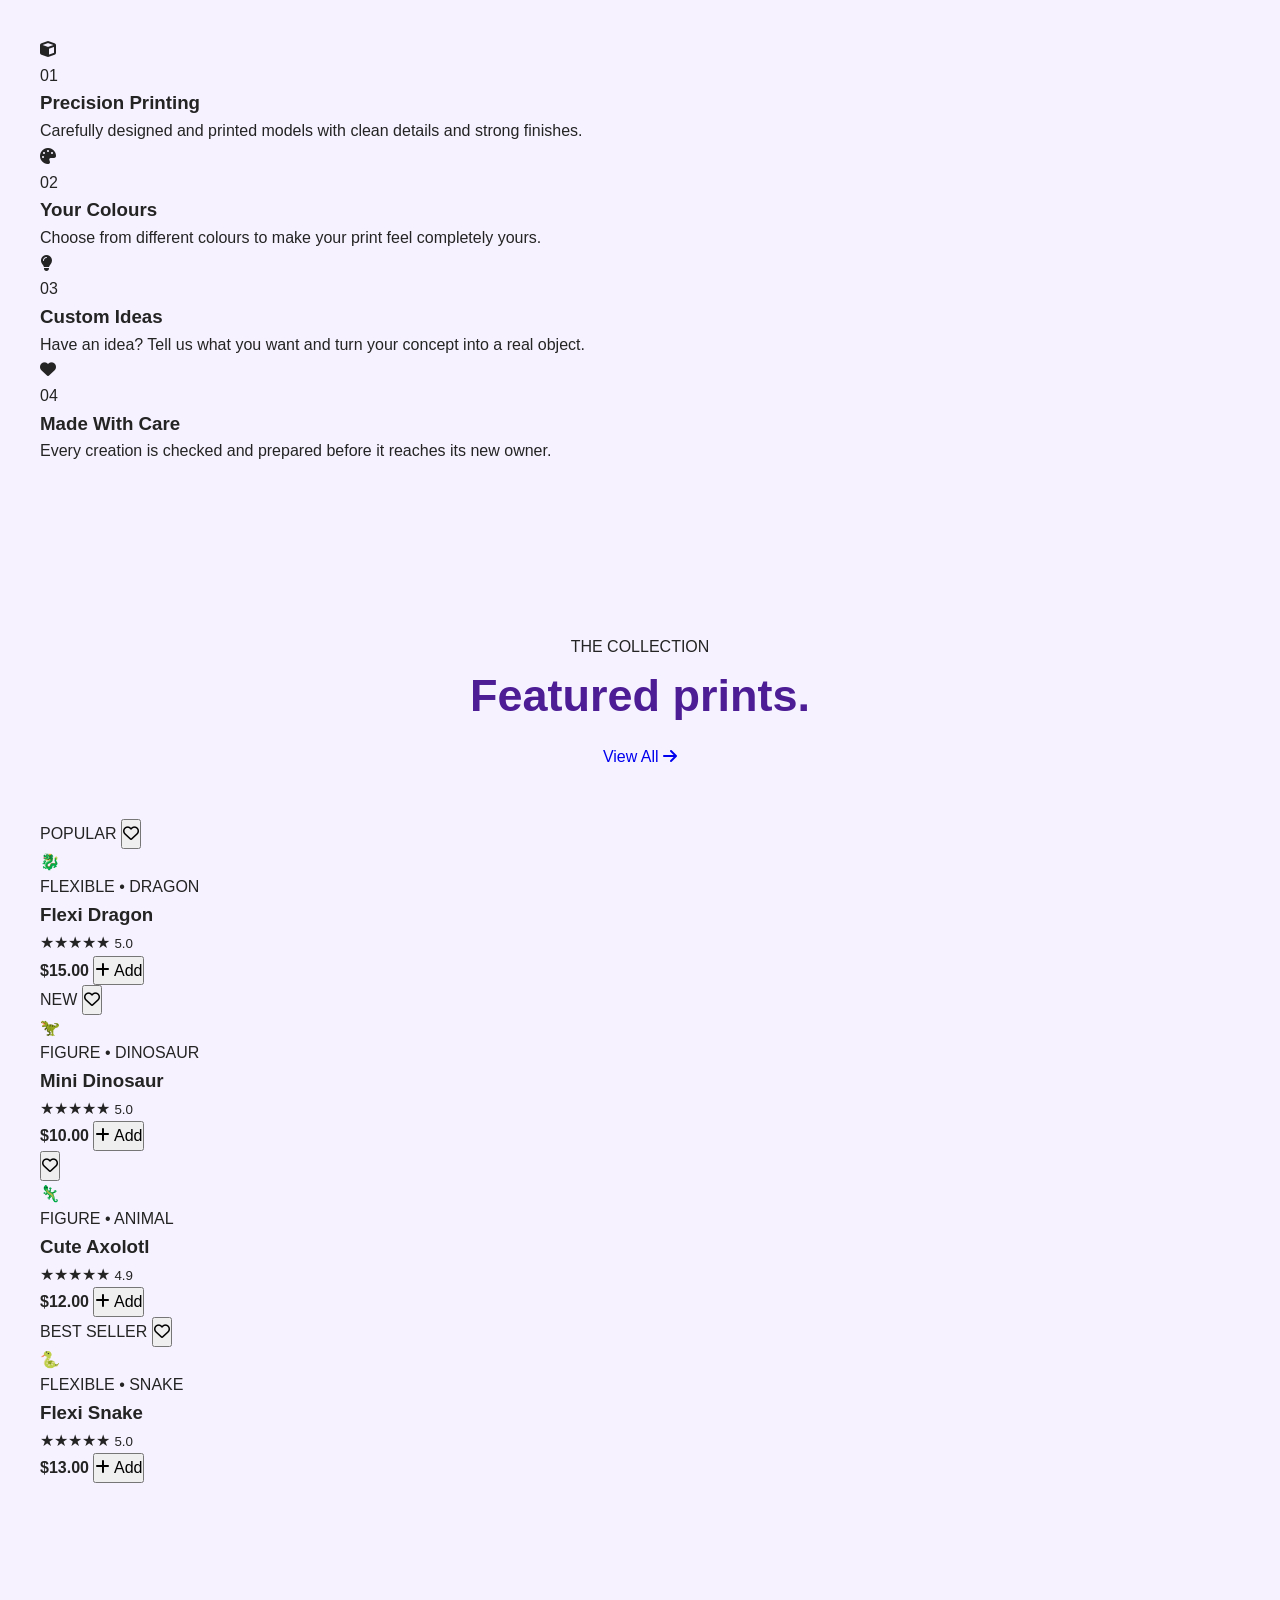
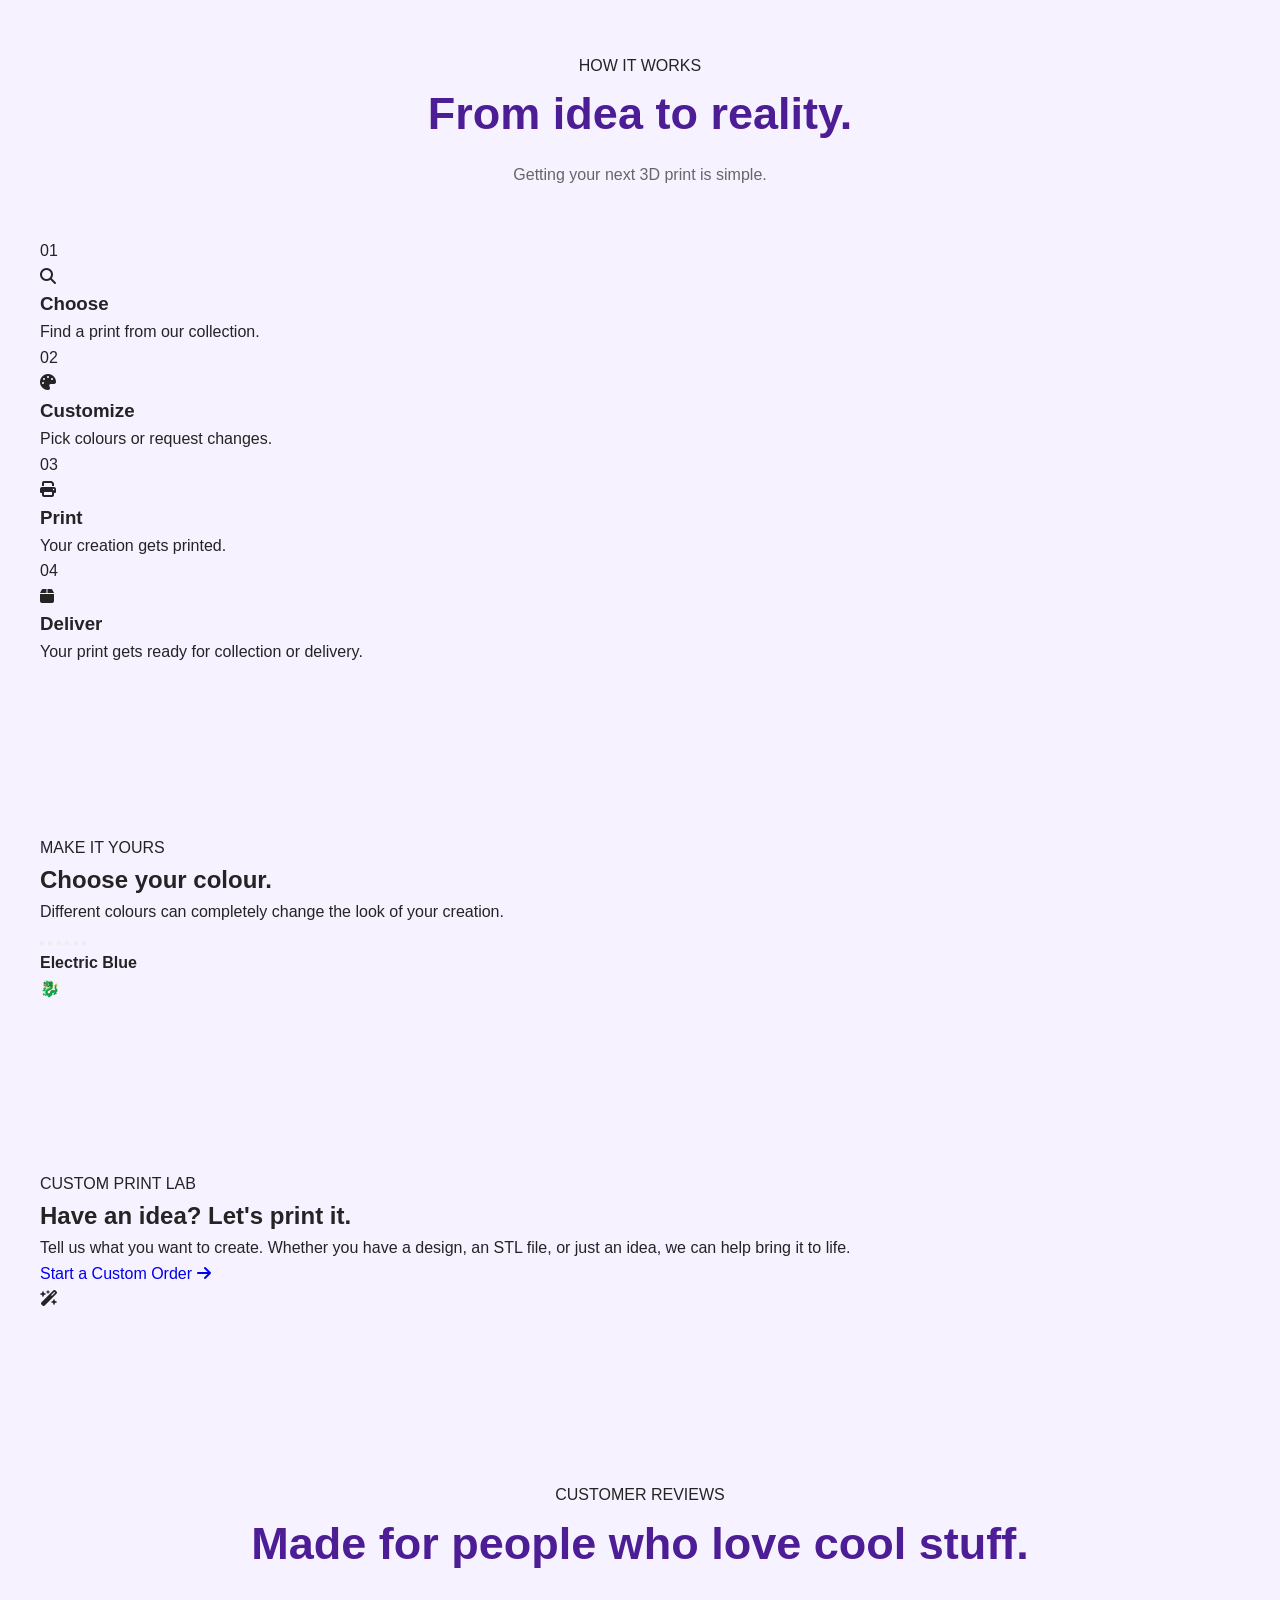
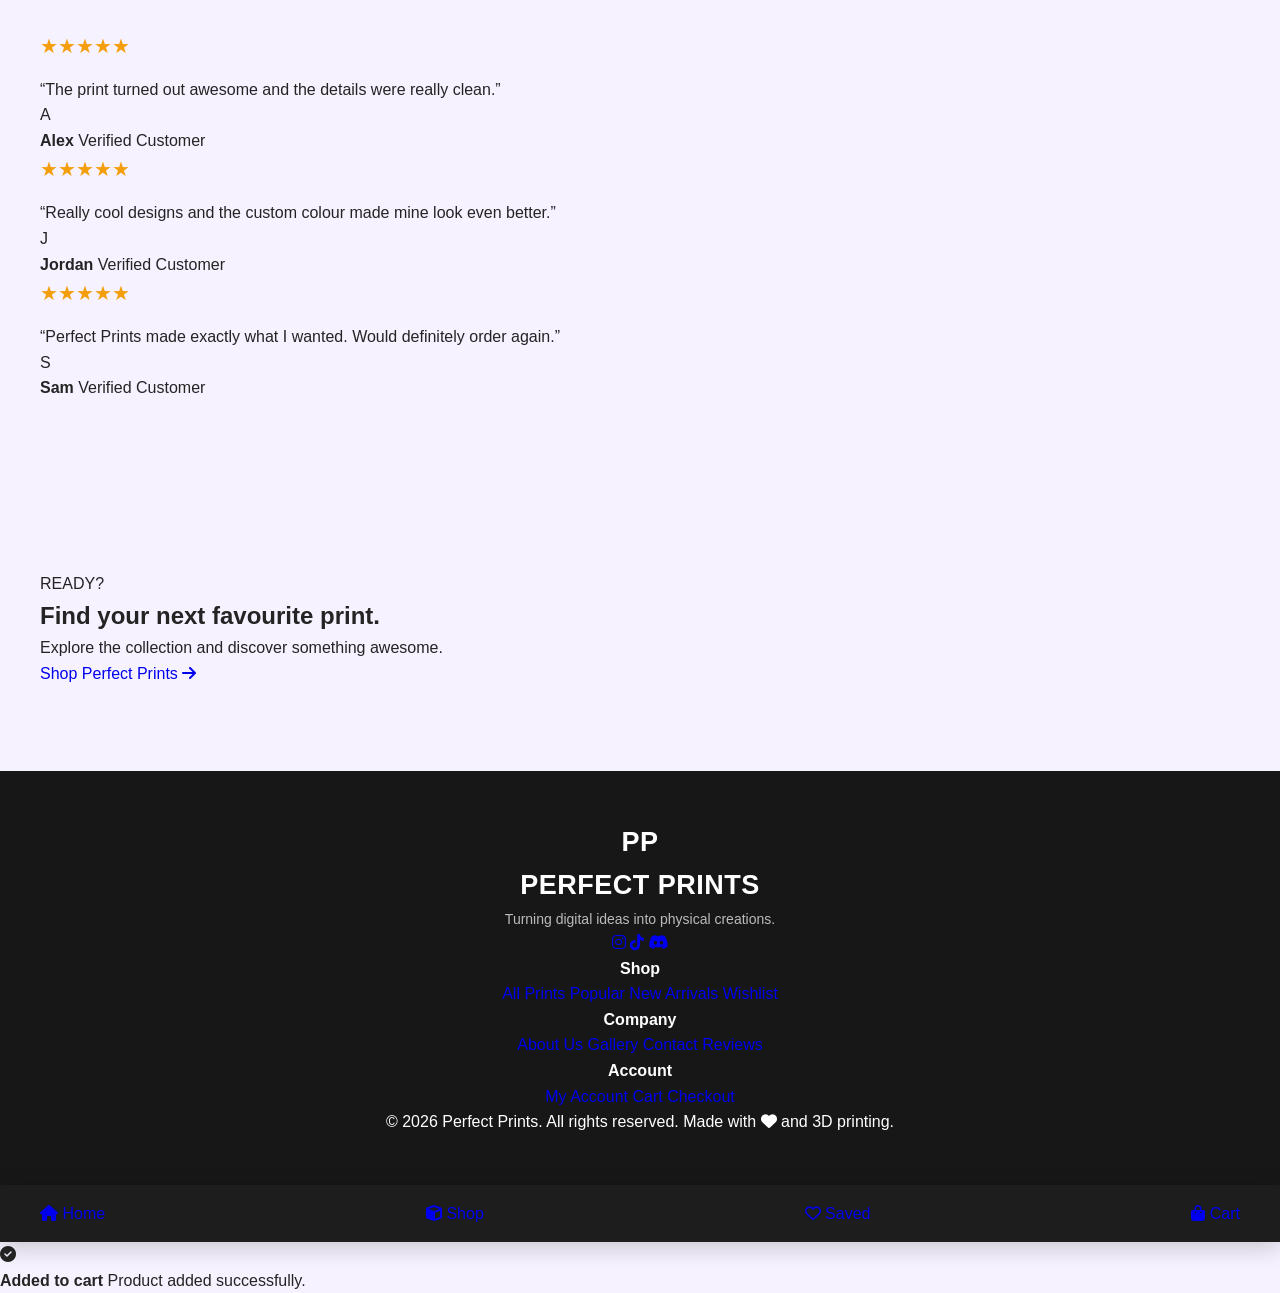
==== commit 4efa45f2: "Update index.html" ====
--- a/index.html
+++ b/index.html
@@ -1,613 +1,1667 @@
 <!DOCTYPE html>
 <html lang="en">
-
 <head>
-
-<meta charset="UTF-8">
-<meta name="viewport" content="width=device-width, initial-scale=1.0">
-
-<title>Perfect Prints | Premium 3D Printed Models</title>
-
-<link rel="stylesheet" href="style.css">
-<link rel="preconnect" href="https://fonts.googleapis.com">
-<link rel="preconnect" href="https://fonts.gstatic.com" crossorigin>
-
-<link href="https://fonts.googleapis.com/css2?family=Poppins:wght@300;400;500;600;700;800&display=swap" rel="stylesheet">
-
-<link rel="stylesheet"
-href="https://cdnjs.cloudflare.com/ajax/libs/font-awesome/6.7.2/css/all.min.css">
-
+    <meta charset="UTF-8">
+    <meta name="viewport" content="width=device-width, initial-scale=1.0">
+
+    <title>Perfect Prints | Premium 3D Printing</title>
+
+    <meta
+        name="description"
+        content="Perfect Prints creates premium 3D printed toys, models and custom creations."
+    >
+
+    <link rel="preconnect" href="https://fonts.googleapis.com">
+    <link rel="preconnect" href="https://fonts.gstatic.com" crossorigin>
+
+    <link
+        href="https://fonts.googleapis.com/css2?family=Inter:wght@400;500;600;700;800;900&display=swap"
+        rel="stylesheet"
+    >
+
+    <link
+        rel="stylesheet"
+        href="https://cdnjs.cloudflare.com/ajax/libs/font-awesome/6.5.2/css/all.min.css"
+    >
+
+    <link rel="stylesheet" href="style.css">
 </head>
 
 <body>
 
-<!-- SALE BAR -->
+<!-- =========================================================
+     BACKGROUND
+========================================================= -->
+
+<div class="background-effects">
+    <div class="glow glow-blue"></div>
+    <div class="glow glow-purple"></div>
+    <div class="grid-background"></div>
+</div>
+
+
+<!-- =========================================================
+     SALE BAR
+========================================================= -->
 
 <div class="sale-bar">
-
-🚚 FREE SHIPPING Australia Wide on Orders Over $75
-
+    <div class="sale-content">
+        <span>🚚</span>
+        <strong>FREE SHIPPING</strong>
+        <span>Australia Wide on Orders Over $75</span>
+    </div>
 </div>
 
-<!-- HEADER -->
-
-<header>
-
-<nav>
-
-<div class="logo">
-
-<img src="logo.png" alt="Perfect Prints">
-
-<h1>Perfect Prints</h1>
+
+<!-- =========================================================
+     HEADER
+========================================================= -->
+
+<header class="site-header">
+
+    <div class="nav-shell">
+
+        <!-- LOGO -->
+
+        <a href="index.html" class="logo">
+            <div class="logo-mark">
+                <span>PP</span>
+            </div>
+
+            <div class="logo-text">
+                <strong>PERFECT</strong>
+                <span>PRINTS</span>
+            </div>
+        </a>
+
+
+        <!-- SEARCH -->
+
+        <div class="search-box">
+            <i class="fa-solid fa-magnifying-glass"></i>
+
+            <input
+                type="text"
+                id="searchInput"
+                placeholder="Search prints..."
+                autocomplete="off"
+            >
+
+            <kbd>⌘ K</kbd>
+        </div>
+
+
+        <!-- NAVIGATION -->
+
+        <nav class="main-nav">
+
+            <a href="index.html" class="active">
+                Home
+            </a>
+
+            <a href="products.html">
+                Shop
+            </a>
+
+            <a href="gallery.html">
+                Gallery
+            </a>
+
+            <a href="about.html">
+                About
+            </a>
+
+            <a href="contact.html">
+                Contact
+            </a>
+
+        </nav>
+
+
+        <!-- HEADER ACTIONS -->
+
+        <div class="header-actions">
+
+            <a href="account.html" class="icon-button" title="Account">
+                <i class="fa-regular fa-user"></i>
+            </a>
+
+            <a href="wishlist.html" class="icon-button" title="Wishlist">
+                <i class="fa-regular fa-heart"></i>
+                <span class="notification-dot" id="wishlistCount">0</span>
+            </a>
+
+            <a href="cart.html" class="cart-button">
+                <i class="fa-solid fa-bag-shopping"></i>
+
+                <span>Cart</span>
+
+                <b id="cartCount">0</b>
+            </a>
+
+            <button class="mobile-menu-button" id="mobileMenuButton">
+                <i class="fa-solid fa-bars"></i>
+            </button>
+
+        </div>
+
+    </div>
+
+
+    <!-- MOBILE MENU -->
+
+    <div class="mobile-menu" id="mobileMenu">
+
+        <a href="index.html">
+            <i class="fa-solid fa-house"></i>
+            Home
+        </a>
+
+        <a href="products.html">
+            <i class="fa-solid fa-cube"></i>
+            Shop
+        </a>
+
+        <a href="gallery.html">
+            <i class="fa-solid fa-images"></i>
+            Gallery
+        </a>
+
+        <a href="about.html">
+            <i class="fa-solid fa-circle-info"></i>
+            About
+        </a>
+
+        <a href="contact.html">
+            <i class="fa-solid fa-envelope"></i>
+            Contact
+        </a>
+
+    </div>
+
+</header>
+
+
+<!-- =========================================================
+     HERO
+========================================================= -->
+
+<main>
+
+<section class="hero">
+
+    <div class="hero-left reveal">
+
+        <div class="hero-badge">
+            <span class="pulse-dot"></span>
+            CUSTOM 3D PRINTING
+        </div>
+
+        <h1>
+            TURN DIGITAL
+            <span>IDEAS</span>
+            INTO REALITY.
+        </h1>
+
+        <p>
+            Premium 3D printed creations made with precision,
+            creativity and attention to detail.
+        </p>
+
+
+        <div class="hero-buttons">
+
+            <a href="products.html" class="primary-button">
+                <span>Explore Prints</span>
+                <i class="fa-solid fa-arrow-right"></i>
+            </a>
+
+            <a href="contact.html" class="secondary-button">
+                <i class="fa-solid fa-wand-magic-sparkles"></i>
+                Custom Order
+            </a>
+
+        </div>
+
+
+        <!-- TRUST -->
+
+        <div class="trust-row">
+
+            <div class="trust-item">
+                <i class="fa-solid fa-cube"></i>
+                <span>Quality Prints</span>
+            </div>
+
+            <div class="trust-item">
+                <i class="fa-solid fa-bolt"></i>
+                <span>Fast Production</span>
+            </div>
+
+            <div class="trust-item">
+                <i class="fa-solid fa-shield-halved"></i>
+                <span>Made With Care</span>
+            </div>
+
+        </div>
+
+    </div>
+
+
+    <!-- HERO VISUAL -->
+
+    <div class="hero-right reveal">
+
+        <div class="hero-orbit orbit-one"></div>
+        <div class="hero-orbit orbit-two"></div>
+        <div class="hero-orbit orbit-three"></div>
+
+        <div class="hero-product">
+
+            <div class="product-glow"></div>
+
+            <div class="dragon-placeholder">
+                🐉
+            </div>
+
+            <div class="floating-card card-top">
+                <i class="fa-solid fa-star"></i>
+
+                <div>
+                    <strong>Premium</strong>
+                    <span>Quality</span>
+                </div>
+            </div>
+
+            <div class="floating-card card-bottom">
+                <i class="fa-solid fa-print"></i>
+
+                <div>
+                    <strong>3D Printed</strong>
+                    <span>In Australia</span>
+                </div>
+            </div>
+
+        </div>
+
+    </div>
+
+</section>
+
+
+<!-- =========================================================
+     STATS
+========================================================= -->
+
+<section class="stats-section">
+
+    <div class="stats-grid">
+
+        <div class="stat">
+            <strong data-number="100">0</strong>
+            <span>+</span>
+            <p>Prints Created</p>
+        </div>
+
+        <div class="stat">
+            <strong data-number="25">0</strong>
+            <span>+</span>
+            <p>Unique Designs</p>
+        </div>
+
+        <div class="stat">
+            <strong data-number="100">0</strong>
+            <span>%</span>
+            <p>Made With Care</p>
+        </div>
+
+        <div class="stat">
+            <strong data-number="24">0</strong>
+            <span>/7</span>
+            <p>Ideas Welcome</p>
+        </div>
+
+    </div>
+
+</section>
+
+
+<!-- =========================================================
+     FEATURES
+========================================================= -->
+
+<section class="section features-section">
+
+    <div class="section-heading reveal">
+
+        <div>
+            <span class="section-label">WHY PERFECT PRINTS</span>
+
+            <h2>
+                Built to be
+                <span>different.</span>
+            </h2>
+        </div>
+
+        <p>
+            From small toys to custom creations,
+            every print gets attention to detail.
+        </p>
+
+    </div>
+
+
+    <div class="feature-grid">
+
+        <article class="feature-card reveal">
+
+            <div class="feature-icon blue">
+                <i class="fa-solid fa-cube"></i>
+            </div>
+
+            <span>01</span>
+
+            <h3>Precision Printing</h3>
+
+            <p>
+                Carefully designed and printed models
+                with clean details and strong finishes.
+            </p>
+
+        </article>
+
+
+        <article class="feature-card reveal">
+
+            <div class="feature-icon purple">
+                <i class="fa-solid fa-palette"></i>
+            </div>
+
+            <span>02</span>
+
+            <h3>Your Colours</h3>
+
+            <p>
+                Choose from different colours to make
+                your print feel completely yours.
+            </p>
+
+        </article>
+
+
+        <article class="feature-card reveal">
+
+            <div class="feature-icon blue">
+                <i class="fa-solid fa-lightbulb"></i>
+            </div>
+
+            <span>03</span>
+
+            <h3>Custom Ideas</h3>
+
+            <p>
+                Have an idea? Tell us what you want
+                and turn your concept into a real object.
+            </p>
+
+        </article>
+
+
+        <article class="feature-card reveal">
+
+            <div class="feature-icon purple">
+                <i class="fa-solid fa-heart"></i>
+            </div>
+
+            <span>04</span>
+
+            <h3>Made With Care</h3>
+
+            <p>
+                Every creation is checked and prepared
+                before it reaches its new owner.
+            </p>
+
+        </article>
+
+    </div>
+
+</section>
+
+
+<!-- =========================================================
+     FEATURED PRODUCTS
+========================================================= -->
+
+<section class="section products-section">
+
+    <div class="section-heading reveal">
+
+        <div>
+            <span class="section-label">THE COLLECTION</span>
+
+            <h2>
+                Featured
+                <span>prints.</span>
+            </h2>
+        </div>
+
+        <a href="products.html" class="view-all">
+            View All
+            <i class="fa-solid fa-arrow-right"></i>
+        </a>
+
+    </div>
+
+
+    <div class="product-grid" id="productGrid">
+
+
+        <!-- PRODUCT 1 -->
+
+        <article
+            class="product-card reveal"
+            data-name="Flexi Dragon"
+            data-category="animals"
+        >
+
+            <div class="product-image">
+
+                <span class="product-badge">
+                    POPULAR
+                </span>
+
+                <button
+                    class="wishlist-button"
+                    data-product="Flexi Dragon"
+                >
+                    <i class="fa-regular fa-heart"></i>
+                </button>
+
+                <div class="product-emoji">
+                    🐉
+                </div>
+
+            </div>
+
+            <div class="product-info">
+
+                <div class="product-category">
+                    FLEXIBLE • DRAGON
+                </div>
+
+                <h3>Flexi Dragon</h3>
+
+                <div class="rating">
+                    <span>★★★★★</span>
+                    <small>5.0</small>
+                </div>
+
+                <div class="product-bottom">
+
+                    <strong>$15.00</strong>
+
+                    <button
+                        class="add-button"
+                        data-product="Flexi Dragon"
+                        data-price="15"
+                    >
+                        <i class="fa-solid fa-plus"></i>
+                        Add
+                    </button>
+
+                </div>
+
+            </div>
+
+        </article>
+
+
+        <!-- PRODUCT 2 -->
+
+        <article
+            class="product-card reveal"
+            data-name="Mini Dinosaur"
+            data-category="animals"
+        >
+
+            <div class="product-image">
+
+                <span class="product-badge new">
+                    NEW
+                </span>
+
+                <button
+                    class="wishlist-button"
+                    data-product="Mini Dinosaur"
+                >
+                    <i class="fa-regular fa-heart"></i>
+                </button>
+
+                <div class="product-emoji">
+                    🦖
+                </div>
+
+            </div>
+
+            <div class="product-info">
+
+                <div class="product-category">
+                    FIGURE • DINOSAUR
+                </div>
+
+                <h3>Mini Dinosaur</h3>
+
+                <div class="rating">
+                    <span>★★★★★</span>
+                    <small>5.0</small>
+                </div>
+
+                <div class="product-bottom">
+
+                    <strong>$10.00</strong>
+
+                    <button
+                        class="add-button"
+                        data-product="Mini Dinosaur"
+                        data-price="10"
+                    >
+                        <i class="fa-solid fa-plus"></i>
+                        Add
+                    </button>
+
+                </div>
+
+            </div>
+
+        </article>
+
+
+        <!-- PRODUCT 3 -->
+
+        <article
+            class="product-card reveal"
+            data-name="Cute Axolotl"
+            data-category="animals"
+        >
+
+            <div class="product-image">
+
+                <button
+                    class="wishlist-button"
+                    data-product="Cute Axolotl"
+                >
+                    <i class="fa-regular fa-heart"></i>
+                </button>
+
+                <div class="product-emoji">
+                    🦎
+                </div>
+
+            </div>
+
+            <div class="product-info">
+
+                <div class="product-category">
+                    FIGURE • ANIMAL
+                </div>
+
+                <h3>Cute Axolotl</h3>
+
+                <div class="rating">
+                    <span>★★★★★</span>
+                    <small>4.9</small>
+                </div>
+
+                <div class="product-bottom">
+
+                    <strong>$12.00</strong>
+
+                    <button
+                        class="add-button"
+                        data-product="Cute Axolotl"
+                        data-price="12"
+                    >
+                        <i class="fa-solid fa-plus"></i>
+                        Add
+                    </button>
+
+                </div>
+
+            </div>
+
+        </article>
+
+
+        <!-- PRODUCT 4 -->
+
+        <article
+            class="product-card reveal"
+            data-name="Flexi Snake"
+            data-category="animals"
+        >
+
+            <div class="product-image">
+
+                <span class="product-badge">
+                    BEST SELLER
+                </span>
+
+                <button
+                    class="wishlist-button"
+                    data-product="Flexi Snake"
+                >
+                    <i class="fa-regular fa-heart"></i>
+                </button>
+
+                <div class="product-emoji">
+                    🐍
+                </div>
+
+            </div>
+
+            <div class="product-info">
+
+                <div class="product-category">
+                    FLEXIBLE • SNAKE
+                </div>
+
+                <h3>Flexi Snake</h3>
+
+                <div class="rating">
+                    <span>★★★★★</span>
+                    <small>5.0</small>
+                </div>
+
+                <div class="product-bottom">
+
+                    <strong>$13.00</strong>
+
+                    <button
+                        class="add-button"
+                        data-product="Flexi Snake"
+                        data-price="13"
+                    >
+                        <i class="fa-solid fa-plus"></i>
+                        Add
+                    </button>
+
+                </div>
+
+            </div>
+
+        </article>
+
+
+    </div>
+
+</section>
+
+
+<!-- =========================================================
+     HOW IT WORKS
+========================================================= -->
+
+<section class="section process-section">
+
+    <div class="section-heading centered reveal">
+
+        <span class="section-label">HOW IT WORKS</span>
+
+        <h2>
+            From idea to
+            <span>reality.</span>
+        </h2>
+
+        <p>
+            Getting your next 3D print is simple.
+        </p>
+
+    </div>
+
+
+    <div class="process">
+
+        <div class="process-line"></div>
+
+
+        <div class="process-step reveal">
+
+            <div class="step-number">
+                01
+            </div>
+
+            <i class="fa-solid fa-magnifying-glass"></i>
+
+            <h3>Choose</h3>
+
+            <p>
+                Find a print from our collection.
+            </p>
+
+        </div>
+
+
+        <div class="process-step reveal">
+
+            <div class="step-number">
+                02
+            </div>
+
+            <i class="fa-solid fa-palette"></i>
+
+            <h3>Customize</h3>
+
+            <p>
+                Pick colours or request changes.
+            </p>
+
+        </div>
+
+
+        <div class="process-step reveal">
+
+            <div class="step-number">
+                03
+            </div>
+
+            <i class="fa-solid fa-print"></i>
+
+            <h3>Print</h3>
+
+            <p>
+                Your creation gets printed.
+            </p>
+
+        </div>
+
+
+        <div class="process-step reveal">
+
+            <div class="step-number">
+                04
+            </div>
+
+            <i class="fa-solid fa-box"></i>
+
+            <h3>Deliver</h3>
+
+            <p>
+                Your print gets ready for collection or delivery.
+            </p>
+
+        </div>
+
+    </div>
+
+</section>
+
+
+<!-- =========================================================
+     COLOUR SELECTOR
+========================================================= -->
+
+<section class="section colour-section">
+
+    <div class="colour-content reveal">
+
+        <span class="section-label">
+            MAKE IT YOURS
+        </span>
+
+        <h2>
+            Choose your
+            <span>colour.</span>
+        </h2>
+
+        <p>
+            Different colours can completely change
+            the look of your creation.
+        </p>
+
+
+        <div class="colour-selector">
+
+            <button
+                class="colour active"
+                data-colour="Electric Blue"
+                style="--colour:#2997ff"
+            ></button>
+
+            <button
+                class="colour"
+                data-colour="Purple"
+                style="--colour:#9b5cff"
+            ></button>
+
+            <button
+                class="colour"
+                data-colour="Red"
+                style="--colour:#ff4d6d"
+            ></button>
+
+            <button
+                class="colour"
+                data-colour="Green"
+                style="--colour:#32d583"
+            ></button>
+
+            <button
+                class="colour"
+                data-colour="Yellow"
+                style="--colour:#ffd43b"
+            ></button>
+
+            <button
+                class="colour"
+                data-colour="Black"
+                style="--colour:#111827"
+            ></button>
+
+        </div>
+
+        <strong class="selected-colour" id="selectedColour">
+            Electric Blue
+        </strong>
+
+    </div>
+
+
+    <div class="colour-preview reveal">
+
+        <div class="preview-ring"></div>
+
+        <div
+            class="preview-object"
+            id="previewObject"
+        >
+            🐉
+        </div>
+
+    </div>
+
+</section>
+
+
+<!-- =========================================================
+     CUSTOM PRINT
+========================================================= -->
+
+<section class="section custom-section">
+
+    <div class="custom-panel reveal">
+
+        <div class="custom-glow"></div>
+
+        <div class="custom-content">
+
+            <span class="section-label">
+                CUSTOM PRINT LAB
+            </span>
+
+            <h2>
+                Have an idea?
+                <span>Let's print it.</span>
+            </h2>
+
+            <p>
+                Tell us what you want to create.
+                Whether you have a design, an STL file,
+                or just an idea, we can help bring it to life.
+            </p>
+
+            <a href="contact.html" class="primary-button">
+                Start a Custom Order
+                <i class="fa-solid fa-arrow-right"></i>
+            </a>
+
+        </div>
+
+
+        <div class="custom-icon">
+
+            <div class="custom-icon-inner">
+                <i class="fa-solid fa-wand-magic-sparkles"></i>
+            </div>
+
+        </div>
+
+    </div>
+
+</section>
+
+
+<!-- =========================================================
+     REVIEWS
+========================================================= -->
+
+<section class="section reviews-section">
+
+    <div class="section-heading centered reveal">
+
+        <span class="section-label">
+            CUSTOMER REVIEWS
+        </span>
+
+        <h2>
+            Made for people who
+            <span>love cool stuff.</span>
+        </h2>
+
+    </div>
+
+
+    <div class="review-grid">
+
+        <article class="review-card reveal">
+
+            <div class="review-stars">
+                ★★★★★
+            </div>
+
+            <p>
+                “The print turned out awesome and the details
+                were really clean.”
+            </p>
+
+            <div class="review-person">
+                <div class="avatar">A</div>
+
+                <div>
+                    <strong>Alex</strong>
+                    <span>Verified Customer</span>
+                </div>
+            </div>
+
+        </article>
+
+
+        <article class="review-card reveal">
+
+            <div class="review-stars">
+                ★★★★★
+            </div>
+
+            <p>
+                “Really cool designs and the custom colour
+                made mine look even better.”
+            </p>
+
+            <div class="review-person">
+                <div class="avatar">J</div>
+
+                <div>
+                    <strong>Jordan</strong>
+                    <span>Verified Customer</span>
+                </div>
+            </div>
+
+        </article>
+
+
+        <article class="review-card reveal">
+
+            <div class="review-stars">
+                ★★★★★
+            </div>
+
+            <p>
+                “Perfect Prints made exactly what I wanted.
+                Would definitely order again.”
+            </p>
+
+            <div class="review-person">
+                <div class="avatar">S</div>
+
+                <div>
+                    <strong>Sam</strong>
+                    <span>Verified Customer</span>
+                </div>
+            </div>
+
+        </article>
+
+    </div>
+
+</section>
+
+
+<!-- =========================================================
+     FINAL CTA
+========================================================= -->
+
+<section class="final-cta reveal">
+
+    <div class="final-cta-glow"></div>
+
+    <span class="section-label">
+        READY?
+    </span>
+
+    <h2>
+        Find your next
+        <span>favourite print.</span>
+    </h2>
+
+    <p>
+        Explore the collection and discover something awesome.
+    </p>
+
+    <a href="products.html" class="primary-button">
+        Shop Perfect Prints
+        <i class="fa-solid fa-arrow-right"></i>
+    </a>
+
+</section>
+
+</main>
+
+
+<!-- =========================================================
+     FOOTER
+========================================================= -->
+
+<footer class="site-footer">
+
+    <div class="footer-grid">
+
+
+        <div class="footer-brand">
+
+            <a href="index.html" class="logo">
+
+                <div class="logo-mark">
+                    <span>PP</span>
+                </div>
+
+                <div class="logo-text">
+                    <strong>PERFECT</strong>
+                    <span>PRINTS</span>
+                </div>
+
+            </a>
+
+            <p>
+                Turning digital ideas into physical creations.
+            </p>
+
+
+            <div class="socials">
+
+                <a href="#" aria-label="Instagram">
+                    <i class="fa-brands fa-instagram"></i>
+                </a>
+
+                <a href="#" aria-label="TikTok">
+                    <i class="fa-brands fa-tiktok"></i>
+                </a>
+
+                <a href="#" aria-label="Discord">
+                    <i class="fa-brands fa-discord"></i>
+                </a>
+
+            </div>
+
+        </div>
+
+
+        <div class="footer-column">
+
+            <h4>Shop</h4>
+
+            <a href="products.html">All Prints</a>
+            <a href="products.html">Popular</a>
+            <a href="products.html">New Arrivals</a>
+            <a href="wishlist.html">Wishlist</a>
+
+        </div>
+
+
+        <div class="footer-column">
+
+            <h4>Company</h4>
+
+            <a href="about.html">About Us</a>
+            <a href="gallery.html">Gallery</a>
+            <a href="contact.html">Contact</a>
+            <a href="reviews.html">Reviews</a>
+
+        </div>
+
+
+        <div class="footer-column">
+
+            <h4>Account</h4>
+
+            <a href="account.html">My Account</a>
+            <a href="cart.html">Cart</a>
+            <a href="checkout.html">Checkout</a>
+
+        </div>
+
+    </div>
+
+
+    <div class="footer-bottom">
+
+        <span>
+            © 2026 Perfect Prints. All rights reserved.
+        </span>
+
+        <span>
+            Made with <i class="fa-solid fa-heart"></i> and 3D printing.
+        </span>
+
+    </div>
+
+</footer>
+
+
+<!-- =========================================================
+     MOBILE BOTTOM NAV
+========================================================= -->
+
+<nav class="mobile-bottom-nav">
+
+    <a href="index.html" class="active">
+        <i class="fa-solid fa-house"></i>
+        <span>Home</span>
+    </a>
+
+    <a href="products.html">
+        <i class="fa-solid fa-cube"></i>
+        <span>Shop</span>
+    </a>
+
+    <a href="wishlist.html">
+        <i class="fa-regular fa-heart"></i>
+        <span>Saved</span>
+    </a>
+
+    <a href="cart.html">
+        <i class="fa-solid fa-bag-shopping"></i>
+        <span>Cart</span>
+    </a>
+
+</nav>
+
+
+<!-- =========================================================
+     TOAST
+========================================================= -->
+
+<div class="toast" id="toast">
+
+    <i class="fa-solid fa-circle-check"></i>
+
+    <div>
+        <strong id="toastTitle">
+            Added to cart
+        </strong>
+
+        <span id="toastMessage">
+            Product added successfully.
+        </span>
+    </div>
 
 </div>
 
-<div class="search">
-
-<input
-type="text"
-id="searchInput"
-placeholder="Search dragons, dinosaurs, axolotls...">
-
-<button>
-
-<i class="fa-solid fa-magnifying-glass"></i>
-
-</button>
-
-</div>
-
-<ul>
-
-<li><a href="index.html">Home</a></li>
-
-<li><a href="products.html">Products</a></li>
-
-<li><a href="gallery.html">Gallery</a></li>
-
-<li><a href="reviews.html">Reviews</a></li>
-
-<li><a href="about.html">About</a></li>
-
-<li><a href="contact.html">Contact</a></li>
-
-</ul>
-
-<div class="header-icons">
-
-<a href="account.html">
-
-<i class="fa-regular fa-user"></i>
-
-</a>
-
-<a href="wishlist.html">
-
-<i class="fa-regular fa-heart"></i>
-
-</a>
-
-<a href="cart.html" class="cart">
-
-<i class="fa-solid fa-cart-shopping"></i>
-
-<span id="cartCount">0</span>
-
-</a>
-
-</div>
-
-</nav>
-
-</header>
-
-<!-- HERO -->
-
-<section class="hero">
-
-<div class="hero-left">
-
-<h4>
-
-⭐ Australia's Premium 3D Printing Store
-
-</h4>
-
-<h1>
-
-Bring Your Imagination To Life
-
-</h1>
-
-<p>
-
-Discover professionally printed dragons,
-dinosaurs, axolotls, fidget toys and
-fully custom creations made using premium
-quality filament and precision printers.
-
-</p>
-
-<div class="hero-buttons">
-
-<a href="shop.html" class="btn">
-
-Shop Now
-
-</a>
-
-<a href="gallery.html" class="btn-outline">
-
-View Gallery
-
-</a>
-
-</div>
-
-<div class="stats">
-
-<div>
-
-<h2>100+</h2>
-
-<p>Orders Completed</p>
-
-</div>
-
-<div>
-
-<h2>★★★★★</h2>
-
-<p>Customer Rating</p>
-
-</div>
-
-<div>
-
-<h2>50+</h2>
-
-<p>Colours Available</p>
-
-</div>
-
-</div>
-
-</div>
-
-<div class="hero-right">
-
-<img src="hero-dragon.png" alt="Crystal Dragon">
-
-</div>
-
-</section>
-
-<!-- FEATURES -->
-
-<section class="features">
-
-<div class="feature">
-
-<i class="fa-solid fa-truck-fast"></i>
-
-<h3>Fast Shipping</h3>
-
-<p>
-
-Australia-wide shipping
-within days.
-
-</p>
-
-</div>
-
-<div class="feature">
-
-<i class="fa-solid fa-cubes"></i>
-
-<h3>Premium Filament</h3>
-
-<p>
-
-Only high-quality
-PLA materials.
-
-</p>
-
-</div>
-
-<div class="feature">
-
-<i class="fa-solid fa-palette"></i>
-
-<h3>Custom Colours</h3>
-
-<p>
-
-Choose from
-dozens of colours.
-
-</p>
-
-</div>
-
-<div class="feature">
-
-<i class="fa-solid fa-award"></i>
-
-<h3>High Quality</h3>
-
-<p>
-
-Professionally tuned
-printers.
-
-</p>
-
-</div>
-
-</section>
-
-<!-- FEATURED PRODUCTS -->
-
-<section class="featured">
-
-<h2>
-
-🔥 Featured Products
-
-</h2>
-
-<div class="product-grid">
-    <!-- Product 1 -->
-
-<div class="product-card">
-
-<div class="badge best">BEST SELLER</div>
-
-<div class="wishlist">
-<i class="fa-regular fa-heart"></i>
-</div>
-
-<img src="dragon.jpg" alt="Crystal Dragon">
-
-<div class="product-info">
-
-<h3>Crystal Dragon</h3>
-
-<div class="stars">
-★★★★★
-</div>
-
-<p>
-A premium articulated crystal dragon with smooth flexible movement and stunning colours.
-</p>
-
-<h4>$25.00 AUD</h4>
-
-<div class="product-buttons">
-
-<button onclick="addToCart('Crystal Dragon',25)">
-<i class="fa-solid fa-cart-shopping"></i>
-Add to Cart
-</button>
-
-<a href="product.html" class="view-btn">
-View
-</a>
-
-</div>
-
-</div>
-
-</div>
-
-<!-- Product 2 -->
-
-<div class="product-card">
-
-<div class="badge new">NEW</div>
-
-<div class="wishlist">
-<i class="fa-regular fa-heart"></i>
-</div>
-
-<img src="dinosaur.jpg" alt="Dinosaur">
-
-<div class="product-info">
-
-<h3>Articulated Dinosaur</h3>
-
-<div class="stars">
-★★★★★
-</div>
-
-<p>
-Large articulated dinosaur printed in premium PLA with flexible joints.
-</p>
-
-<h4>$15.00 AUD</h4>
-
-<div class="product-buttons">
-
-<button onclick="addToCart('Dinosaur',15)">
-<i class="fa-solid fa-cart-shopping"></i>
-Add to Cart
-</button>
-
-<a href="product.html" class="view-btn">
-View
-</a>
-
-</div>
-
-</div>
-
-</div>
-
-<!-- Product 3 -->
-
-<div class="product-card">
-
-<div class="badge sale">SALE</div>
-
-<div class="wishlist">
-<i class="fa-regular fa-heart"></i>
-</div>
-
-<img src="axolotl.jpg" alt="Axolotl">
-
-<div class="product-info">
-
-<h3>Axolotl</h3>
-
-<div class="stars">
-★★★★★
-</div>
-
-<p>
-Cute articulated axolotl available in multiple colours.
-Perfect as a gift.
-</p>
-
-<h4>$15.00 AUD</h4>
-
-<div class="product-buttons">
-
-<button onclick="addToCart('Axolotl',15)">
-<i class="fa-solid fa-cart-shopping"></i>
-Add to Cart
-</button>
-
-<a href="product.html" class="view-btn">
-View
-</a>
-
-</div>
-
-</div>
-
-</div>
-
-<!-- Product 4 -->
-
-<div class="product-card">
-
-<div class="badge popular">POPULAR</div>
-
-<div class="wishlist">
-<i class="fa-regular fa-heart"></i>
-</div>
-
-<img src="turtle.jpg" alt="Turtle">
-
-<div class="product-info">
-
-<h3>Turtle</h3>
-
-<div class="stars">
-★★★★★
-</div>
-
-<p>
-A flexible articulated turtle printed using high-quality filament.
-</p>
-
-<h4>$10.00 AUD</h4>
-
-<div class="product-buttons">
-
-<button onclick="addToCart('Turtle',10)">
-<i class="fa-solid fa-cart-shopping"></i>
-Add to Cart
-</button>
-
-<a href="product.html" class="view-btn">
-View
-</a>
-
-</div>
-
-</div>
-
-</div>
-
-<!-- Product 5 -->
-
-<div class="product-card">
-
-<div class="wishlist">
-<i class="fa-regular fa-heart"></i>
-</div>
-
-<img src="snake.jpg" alt="Snake">
-
-<div class="product-info">
-
-<h3>Snake</h3>
-
-<div class="stars">
-★★★★★
-</div>
-
-<p>
-Long articulated snake with smooth realistic movement.
-</p>
-
-<h4>$15.00 AUD</h4>
-
-<div class="product-buttons">
-
-<button onclick="addToCart('Snake',15)">
-<i class="fa-solid fa-cart-shopping"></i>
-Add to Cart
-</button>
-
-<a href="product.html" class="view-btn">
-View
-</a>
-
-</div>
-
-</div>
-
-</div>
-
-<!-- Product 6 -->
-
-<div class="product-card">
-
-<div class="wishlist">
-<i class="fa-regular fa-heart"></i>
-</div>
-
-<img src="octopus.jpg" alt="Octopus">
-
-<div class="product-info">
-
-<h3>Octopus</h3>
-
-<div class="stars">
-★★★★★
-</div>
-
-<p>
-Fun articulated octopus that makes a perfect desk toy.
-</p>
-
-<h4>$10.00 AUD</h4>
-
-<div class="product-buttons">
-
-<button onclick="addToCart('Octopus',10)">
-<i class="fa-solid fa-cart-shopping"></i>
-Add to Cart
-</button>
-
-<a href="product.html" class="view-btn">
-View
-</a>
-
-</div>
-
-</div>
-
-</div>
-
-<!-- Product 7 -->
-
-<div class="product-card">
-
-<div class="badge custom">CUSTOM</div>
-
-<div class="wishlist">
-<i class="fa-regular fa-heart"></i>
-</div>
-
-<img src="custom.jpg" alt="Custom Print">
-
-<div class="product-info">
-
-<h3>Custom Print</h3>
-
-<div class="stars">
-★★★★★
-</div>
-
-<p>
-Upload your own STL file or tell us your idea and we'll print it.
-</p>
-
-<h4>Quote Required</h4>
-
-<div class="product-buttons">
-
-<button onclick="location.href='contact.html'">
-Request Quote
-</button>
-
-<a href="product.html" class="view-btn">
-View
-</a>
-
-</div>
-
-</div>
-
-</div>
-
-</div>
-
-</section>
-
-<!-- FEATURED COLLECTION -->
-
-<section class="collection">
-
-<h2>
-
-✨ Why Choose Perfect Prints?
-
-</h2>
-
-<p>
-
-Every model is printed using premium PLA filament,
-carefully inspected before shipping,
-and packed safely to ensure it arrives in perfect condition.
-
-</p>
-
-<div class="collection-grid">
-
-<div>
-
-<h3>🎨 50+ Colours</h3>
-
-<p>Choose from silk, rainbow, glow and matte finishes.</p>
-
-</div>
-
-<div>
-
-<h3>⚡ Fast Printing</h3>
-
-<p>Orders are usually dispatched within 2–4 business days.</p>
-
-</div>
-
-<div>
-
-<h3>🖨 Precision Quality</h3>
-
-<p>Every print is tuned for smooth movement and strong layer adhesion.</p>
-
-</div>
-
-</div>
-
-</section>
-<script src="script.js"></script>
+
+<script>
+
+/* =========================================================
+   CART
+========================================================= */
+
+const CART_KEY = "perfectPrintsCart";
+
+function getCart() {
+    try {
+        return JSON.parse(localStorage.getItem(CART_KEY)) || [];
+    } catch {
+        return [];
+    }
+}
+
+function saveCart(cart) {
+    localStorage.setItem(CART_KEY, JSON.stringify(cart));
+    updateCartCount();
+}
+
+function updateCartCount() {
+
+    const cart = getCart();
+
+    let count = 0;
+
+    cart.forEach(item => {
+        count += Number(item.quantity || 1);
+    });
+
+    const counter = document.getElementById("cartCount");
+
+    if (counter) {
+        counter.textContent = count;
+    }
+}
+
+function addToCart(product, price) {
+
+    const cart = getCart();
+
+    const existing = cart.find(
+        item => item.name === product
+    );
+
+    if (existing) {
+
+        existing.quantity =
+            Number(existing.quantity || 1) + 1;
+
+    } else {
+
+        cart.push({
+            name: product,
+            price: Number(price),
+            quantity: 1
+        });
+
+    }
+
+    saveCart(cart);
+
+    showToast(
+        "Added to cart",
+        `${product} was added successfully.`
+    );
+}
+
+
+/* =========================================================
+   ADD BUTTONS
+========================================================= */
+
+document.querySelectorAll(".add-button").forEach(button => {
+
+    button.addEventListener("click", () => {
+
+        const product =
+            button.dataset.product;
+
+        const price =
+            button.dataset.price;
+
+        addToCart(product, price);
+
+        button.innerHTML =
+            '<i class="fa-solid fa-check"></i> Added';
+
+        setTimeout(() => {
+
+            button.innerHTML =
+                '<i class="fa-solid fa-plus"></i> Add';
+
+        }, 1200);
+
+    });
+
+});
+
+
+/* =========================================================
+   WISHLIST
+========================================================= */
+
+function getWishlist() {
+
+    try {
+        return JSON.parse(
+            localStorage.getItem("perfectPrintsWishlist")
+        ) || [];
+
+    } catch {
+        return [];
+    }
+
+}
+
+function saveWishlist(list) {
+
+    localStorage.setItem(
+        "perfectPrintsWishlist",
+        JSON.stringify(list)
+    );
+
+    updateWishlistCount();
+
+}
+
+function updateWishlistCount() {
+
+    const list = getWishlist();
+
+    const counter =
+        document.getElementById("wishlistCount");
+
+    if (counter) {
+        counter.textContent = list.length;
+    }
+
+}
+
+document.querySelectorAll(".wishlist-button").forEach(button => {
+
+    button.addEventListener("click", () => {
+
+        const product =
+            button.dataset.product;
+
+        let wishlist =
+            getWishlist();
+
+        const exists =
+            wishlist.includes(product);
+
+        if (exists) {
+
+            wishlist =
+                wishlist.filter(item =>
+                    item !== product
+                );
+
+            button.classList.remove("liked");
+
+            button.innerHTML =
+                '<i class="fa-regular fa-heart"></i>';
+
+            showToast(
+                "Removed",
+                `${product} was removed from your wishlist.`
+            );
+
+        } else {
+
+            wishlist.push(product);
+
+            button.classList.add("liked");
+
+            button.innerHTML =
+                '<i class="fa-solid fa-heart"></i>';
+
+            showToast(
+                "Saved",
+                `${product} was added to your wishlist.`
+            );
+
+        }
+
+        saveWishlist(wishlist);
+
+    });
+
+});
+
+
+/* =========================================================
+   TOAST
+========================================================= */
+
+let toastTimer;
+
+function showToast(title, message) {
+
+    const toast =
+        document.getElementById("toast");
+
+    document.getElementById("toastTitle")
+        .textContent = title;
+
+    document.getElementById("toastMessage")
+        .textContent = message;
+
+    toast.classList.add("show");
+
+    clearTimeout(toastTimer);
+
+    toastTimer =
+        setTimeout(() => {
+            toast.classList.remove("show");
+        }, 2800);
+
+}
+
+
+/* =========================================================
+   MOBILE MENU
+========================================================= */
+
+const mobileButton =
+    document.getElementById("mobileMenuButton");
+
+const mobileMenu =
+    document.getElementById("mobileMenu");
+
+mobileButton.addEventListener("click", () => {
+
+    mobileMenu.classList.toggle("open");
+
+    const icon =
+        mobileButton.querySelector("i");
+
+    if (mobileMenu.classList.contains("open")) {
+
+        icon.className =
+            "fa-solid fa-xmark";
+
+    } else {
+
+        icon.className =
+            "fa-solid fa-bars";
+
+    }
+
+});
+
+
+/* =========================================================
+   SEARCH
+========================================================= */
+
+const searchInput =
+    document.getElementById("searchInput");
+
+searchInput.addEventListener("input", () => {
+
+    const query =
+        searchInput.value
+            .toLowerCase()
+            .trim();
+
+    document.querySelectorAll(".product-card")
+        .forEach(card => {
+
+            const name =
+                card.dataset.name
+                    .toLowerCase();
+
+            card.style.display =
+                name.includes(query)
+                    ? ""
+                    : "none";
+
+        });
+
+});
+
+
+/* =========================================================
+   KEYBOARD SEARCH
+========================================================= */
+
+document.addEventListener("keydown", event => {
+
+    if (
+        (event.ctrlKey || event.metaKey) &&
+        event.key.toLowerCase() === "k"
+    ) {
+
+        event.preventDefault();
+
+        searchInput.focus();
+
+    }
+
+});
+
+
+/* =========================================================
+   COLOUR SELECTOR
+========================================================= */
+
+const colours =
+    document.querySelectorAll(".colour");
+
+const selectedColour =
+    document.getElementById("selectedColour");
+
+const previewObject =
+    document.getElementById("previewObject");
+
+colours.forEach(colour => {
+
+    colour.addEventListener("click", () => {
+
+        colours.forEach(item =>
+            item.classList.remove("active")
+        );
+
+        colour.classList.add("active");
+
+        const name =
+            colour.dataset.colour;
+
+        selectedColour.textContent =
+            name;
+
+        previewObject.style.filter =
+            "drop-shadow(0 0 40px var(--selected))";
+
+        previewObject.style.setProperty(
+            "--selected",
+            getComputedStyle(colour)
+                .getPropertyValue("--colour")
+        );
+
+    });
+
+});
+
+
+/* =========================================================
+   SCROLL REVEAL
+========================================================= */
+
+const observer =
+    new IntersectionObserver(
+        entries => {
+
+            entries.forEach(entry => {
+
+                if (entry.isIntersecting) {
+
+                    entry.target.classList.add("visible");
+
+                    observer.unobserve(
+                        entry.target
+                    );
+
+                }
+
+            });
+
+        },
+        {
+            threshold: 0.12
+        }
+    );
+
+document.querySelectorAll(".reveal")
+    .forEach(element =>
+        observer.observe(element)
+    );
+
+
+/* =========================================================
+   STAT COUNTERS
+========================================================= */
+
+const stats =
+    document.querySelectorAll("[data-number]");
+
+const statsObserver =
+    new IntersectionObserver(
+        entries => {
+
+            entries.forEach(entry => {
+
+                if (!entry.isIntersecting)
+                    return;
+
+                const element =
+                    entry.target;
+
+                const target =
+                    Number(element.dataset.number);
+
+                let current = 0;
+
+                const increment =
+                    Math.max(
+                        1,
+                        Math.ceil(target / 35)
+                    );
+
+                const timer =
+                    setInterval(() => {
+
+                        current += increment;
+
+                        if (current >= target) {
+
+                            current = target;
+
+                            clearInterval(timer);
+
+                        }
+
+                        element.textContent =
+                            current;
+
+                    }, 35);
+
+                statsObserver.unobserve(element);
+
+            });
+
+        },
+        {
+            threshold: 0.7
+        }
+    );
+
+stats.forEach(stat =>
+    statsObserver.observe(stat)
+);
+
+
+/* =========================================================
+   INIT
+========================================================= */
+
+updateCartCount();
+updateWishlistCount();
+
+</script>
+
 </body>
 </html>
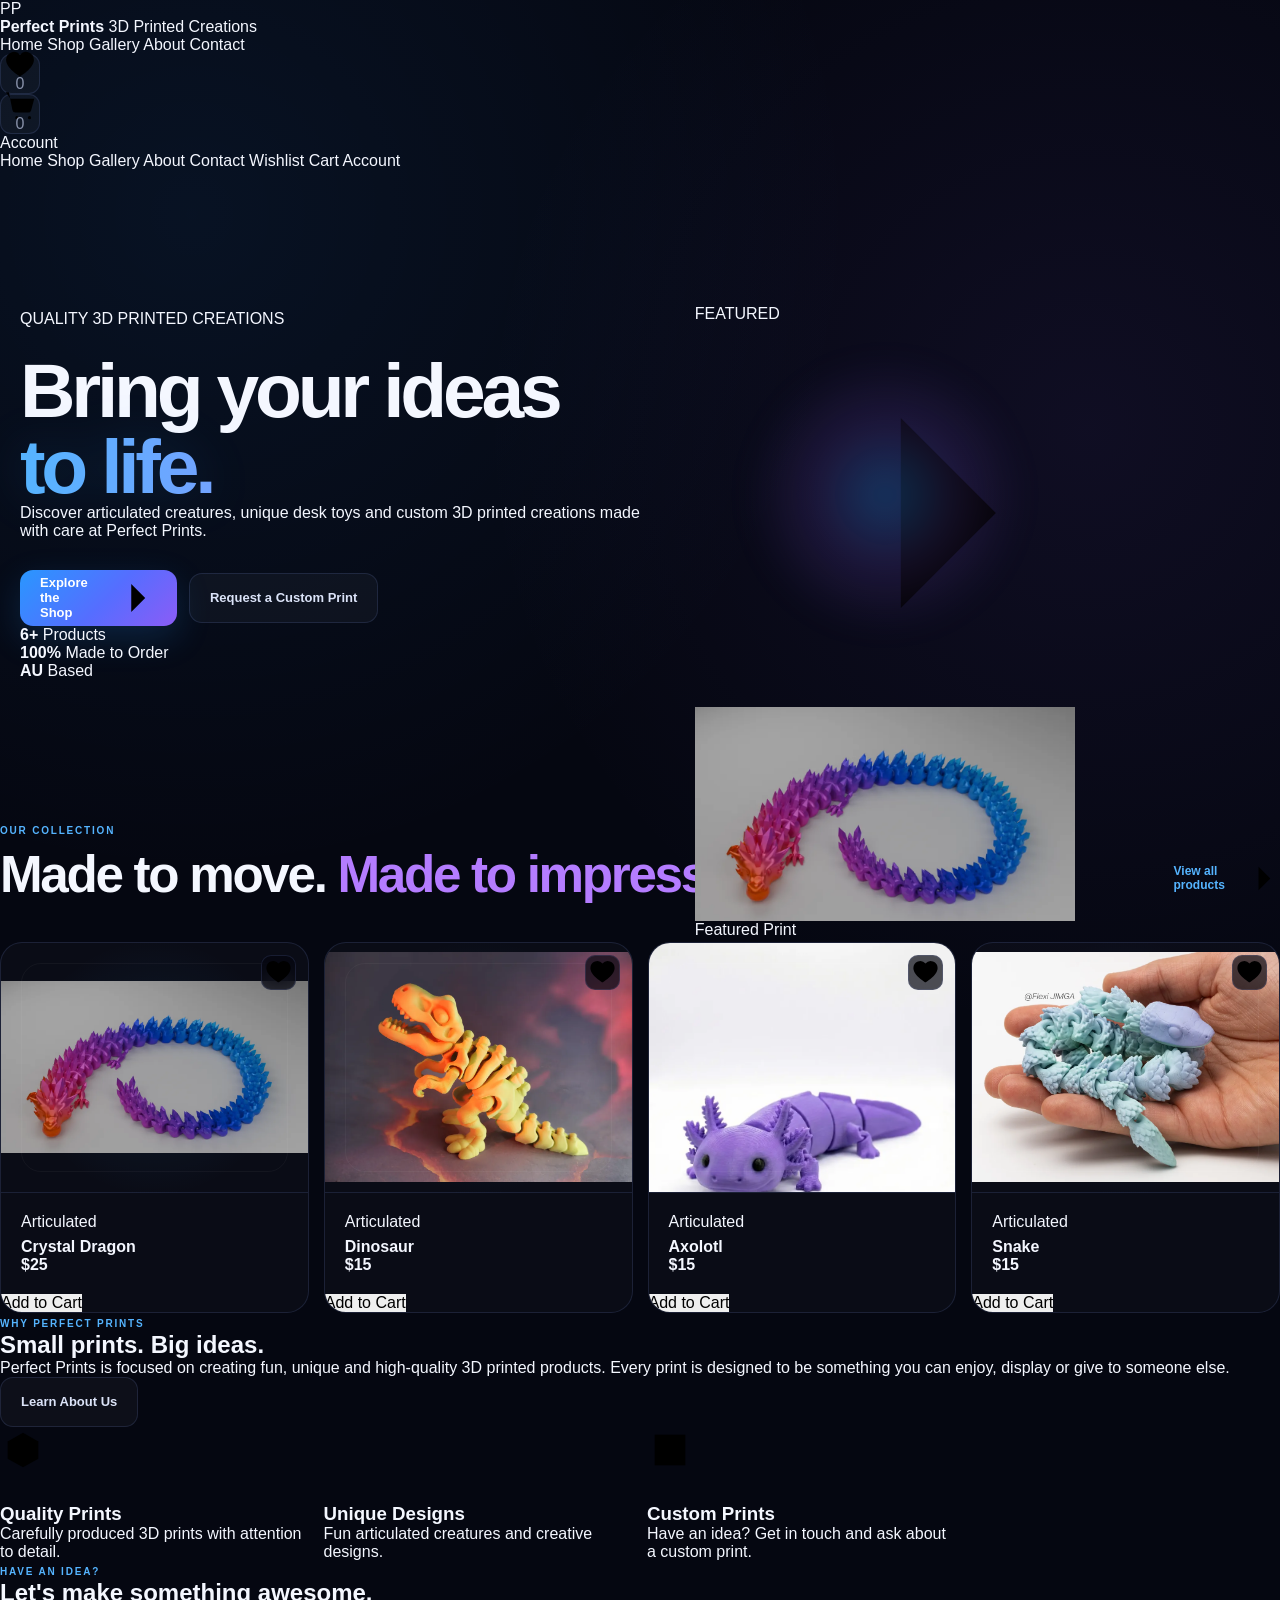
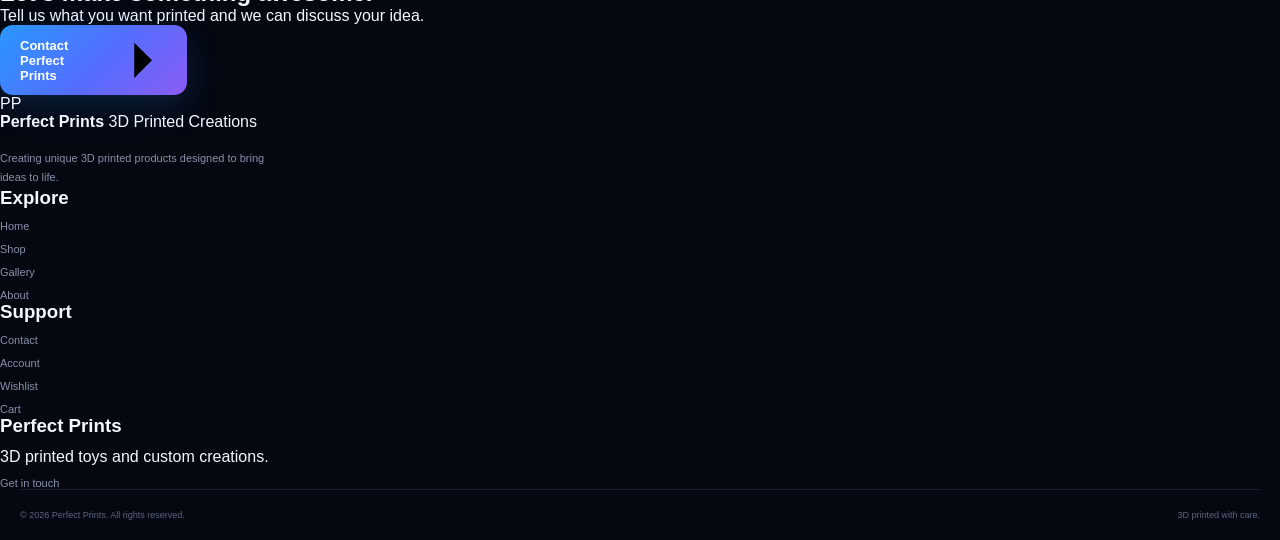
==== commit 1983341d: "Update index.html" ====
--- a/index.html
+++ b/index.html
@@ -4,24 +4,11 @@
     <meta charset="UTF-8">
     <meta name="viewport" content="width=device-width, initial-scale=1.0">
 
-    <title>Perfect Prints | Premium 3D Printing</title>
+    <title>Perfect Prints | 3D Printed Toys</title>
 
     <meta
         name="description"
-        content="Perfect Prints creates premium 3D printed toys, models and custom creations."
-    >
-
-    <link rel="preconnect" href="https://fonts.googleapis.com">
-    <link rel="preconnect" href="https://fonts.gstatic.com" crossorigin>
-
-    <link
-        href="https://fonts.googleapis.com/css2?family=Inter:wght@400;500;600;700;800;900&display=swap"
-        rel="stylesheet"
-    >
-
-    <link
-        rel="stylesheet"
-        href="https://cdnjs.cloudflare.com/ajax/libs/font-awesome/6.5.2/css/all.min.css"
+        content="Perfect Prints creates high-quality 3D printed toys, articulated creatures and custom prints."
     >
 
     <link rel="stylesheet" href="style.css">
@@ -29,1639 +16,558 @@
 
 <body>
 
-<!-- =========================================================
-     BACKGROUND
-========================================================= -->
-
-<div class="background-effects">
-    <div class="glow glow-blue"></div>
-    <div class="glow glow-purple"></div>
-    <div class="grid-background"></div>
-</div>
-
-
-<!-- =========================================================
-     SALE BAR
-========================================================= -->
-
-<div class="sale-bar">
-    <div class="sale-content">
-        <span>🚚</span>
-        <strong>FREE SHIPPING</strong>
-        <span>Australia Wide on Orders Over $75</span>
+    <!-- Background effects -->
+    <div class="background-glow glow-one"></div>
+    <div class="background-glow glow-two"></div>
+
+    <!-- Navigation -->
+    <header class="navbar">
+
+        <a href="index.html" class="brand">
+            <div class="brand-logo">
+                PP
+            </div>
+
+            <div class="brand-text">
+                <strong>Perfect Prints</strong>
+                <span>3D Printed Creations</span>
+            </div>
+        </a>
+
+        <nav class="nav-links">
+            <a href="index.html" class="active">Home</a>
+            <a href="products.html">Shop</a>
+            <a href="gallery.html">Gallery</a>
+            <a href="about.html">About</a>
+            <a href="contact.html">Contact</a>
+        </nav>
+
+        <div class="nav-actions">
+
+            <a href="wishlist.html" class="icon-button" aria-label="Wishlist">
+                <svg viewBox="0 0 24 24">
+                    <path d="M20.8 8.7c0 5.5-8.8 10.5-8.8 10.5S3.2 14.2 3.2 8.7A5 5 0 0 1 12 5.5a5 5 0 0 1 8.8 3.2Z"/>
+                </svg>
+                <span class="count wishlist-count">0</span>
+            </a>
+
+            <a href="cart.html" class="icon-button" aria-label="Shopping cart">
+                <svg viewBox="0 0 24 24">
+                    <path d="M3 4h2l2.2 11.2a2 2 0 0 0 2 1.6h7.9a2 2 0 0 0 1.9-1.4L21 8H6"/>
+                    <circle cx="10" cy="20" r="1"/>
+                    <circle cx="18" cy="20" r="1"/>
+                </svg>
+                <span class="count cart-count">0</span>
+            </a>
+
+            <a href="account.html" class="account-button">
+                Account
+            </a>
+
+        </div>
+
+        <button class="mobile-menu" aria-label="Open menu">
+            <span></span>
+            <span></span>
+            <span></span>
+        </button>
+
+    </header>
+
+
+    <!-- Mobile navigation -->
+    <div class="mobile-navigation">
+        <a href="index.html">Home</a>
+        <a href="products.html">Shop</a>
+        <a href="gallery.html">Gallery</a>
+        <a href="about.html">About</a>
+        <a href="contact.html">Contact</a>
+        <a href="wishlist.html">Wishlist</a>
+        <a href="cart.html">Cart</a>
+        <a href="account.html">Account</a>
     </div>
-</div>
-
-
-<!-- =========================================================
-     HEADER
-========================================================= -->
-
-<header class="site-header">
-
-    <div class="nav-shell">
-
-        <!-- LOGO -->
-
-        <a href="index.html" class="logo">
-            <div class="logo-mark">
-                <span>PP</span>
-            </div>
-
-            <div class="logo-text">
-                <strong>PERFECT</strong>
-                <span>PRINTS</span>
-            </div>
-        </a>
-
-
-        <!-- SEARCH -->
-
-        <div class="search-box">
-            <i class="fa-solid fa-magnifying-glass"></i>
-
-            <input
-                type="text"
-                id="searchInput"
-                placeholder="Search prints..."
-                autocomplete="off"
-            >
-
-            <kbd>⌘ K</kbd>
+
+
+    <main>
+
+        <!-- Hero -->
+        <section class="hero">
+
+            <div class="hero-content">
+
+                <div class="hero-label">
+                    <span class="label-line"></span>
+                    QUALITY 3D PRINTED CREATIONS
+                </div>
+
+                <h1>
+                    Bring your ideas
+                    <span>to life.</span>
+                </h1>
+
+                <p>
+                    Discover articulated creatures, unique desk toys and
+                    custom 3D printed creations made with care at Perfect Prints.
+                </p>
+
+                <div class="hero-buttons">
+
+                    <a href="products.html" class="primary-button">
+                        Explore the Shop
+
+                        <svg viewBox="0 0 24 24">
+                            <path d="M5 12h14M13 6l6 6-6 6"/>
+                        </svg>
+                    </a>
+
+                    <a href="contact.html" class="secondary-button">
+                        Request a Custom Print
+                    </a>
+
+                </div>
+
+                <div class="hero-stats">
+
+                    <div>
+                        <strong>6+</strong>
+                        <span>Products</span>
+                    </div>
+
+                    <div>
+                        <strong>100%</strong>
+                        <span>Made to Order</span>
+                    </div>
+
+                    <div>
+                        <strong>AU</strong>
+                        <span>Based</span>
+                    </div>
+
+                </div>
+
+            </div>
+
+
+            <div class="hero-product">
+
+                <div class="product-glow"></div>
+
+                <div class="hero-image-card">
+
+                    <div class="image-top">
+                        <span>FEATURED</span>
+
+                        <a href="products.html" aria-label="View products">
+                            <svg viewBox="0 0 24 24">
+                                <path d="M5 12h14M13 6l6 6-6 6"/>
+                            </svg>
+                        </a>
+                    </div>
+
+                    <img
+                        src="dragon.jpg"
+                        alt="Crystal Dragon 3D print"
+                    >
+
+                    <div class="image-info">
+                        <div>
+                            <span>Featured Print</span>
+                            <h2>Crystal Dragon</h2>
+                        </div>
+
+                        <strong>$25</strong>
+                    </div>
+
+                </div>
+
+            </div>
+
+        </section>
+
+
+        <!-- Featured products -->
+        <section class="featured-section">
+
+            <div class="section-heading">
+
+                <div>
+                    <span class="section-label">OUR COLLECTION</span>
+
+                    <h2>
+                        Made to move.
+                        <span>Made to impress.</span>
+                    </h2>
+                </div>
+
+                <a href="products.html" class="view-all">
+                    View all products
+
+                    <svg viewBox="0 0 24 24">
+                        <path d="M5 12h14M13 6l6 6-6 6"/>
+                    </svg>
+                </a>
+
+            </div>
+
+
+            <div class="product-grid">
+
+                <!-- Product -->
+                <article class="product-card">
+
+                    <div class="product-image">
+                        <img src="dragon.jpg" alt="Crystal Dragon">
+
+                        <button
+                            class="wishlist-button"
+                            data-wishlist="crystal-dragon"
+                            aria-label="Add Crystal Dragon to wishlist"
+                        >
+                            <svg viewBox="0 0 24 24">
+                                <path d="M20.8 8.7c0 5.5-8.8 10.5-8.8 10.5S3.2 14.2 3.2 8.7A5 5 0 0 1 12 5.5a5 5 0 0 1 8.8 3.2Z"/>
+                            </svg>
+                        </button>
+                    </div>
+
+                    <div class="product-info">
+
+                        <div>
+                            <span>Articulated</span>
+                            <h3>Crystal Dragon</h3>
+                        </div>
+
+                        <strong>$25</strong>
+
+                    </div>
+
+                    <button
+                        class="add-cart"
+                        data-product="crystal-dragon"
+                    >
+                        Add to Cart
+                    </button>
+
+                </article>
+
+
+                <!-- Product -->
+                <article class="product-card">
+
+                    <div class="product-image">
+                        <img src="dinosaur.jpg" alt="Dinosaur">
+
+                        <button
+                            class="wishlist-button"
+                            data-wishlist="dinosaur"
+                            aria-label="Add Dinosaur to wishlist"
+                        >
+                            <svg viewBox="0 0 24 24">
+                                <path d="M20.8 8.7c0 5.5-8.8 10.5-8.8 10.5S3.2 14.2 3.2 8.7A5 5 0 0 1 12 5.5a5 5 0 0 1 8.8 3.2Z"/>
+                            </svg>
+                        </button>
+                    </div>
+
+                    <div class="product-info">
+
+                        <div>
+                            <span>Articulated</span>
+                            <h3>Dinosaur</h3>
+                        </div>
+
+                        <strong>$15</strong>
+
+                    </div>
+
+                    <button
+                        class="add-cart"
+                        data-product="dinosaur"
+                    >
+                        Add to Cart
+                    </button>
+
+                </article>
+
+
+                <!-- Product -->
+                <article class="product-card">
+
+                    <div class="product-image">
+                        <img src="axolotl.jpg" alt="Axolotl">
+
+                        <button
+                            class="wishlist-button"
+                            data-wishlist="axolotl"
+                            aria-label="Add Axolotl to wishlist"
+                        >
+                            <svg viewBox="0 0 24 24">
+                                <path d="M20.8 8.7c0 5.5-8.8 10.5-8.8 10.5S3.2 14.2 3.2 8.7A5 5 0 0 1 12 5.5a5 5 0 0 1 8.8 3.2Z"/>
+                            </svg>
+                        </button>
+                    </div>
+
+                    <div class="product-info">
+
+                        <div>
+                            <span>Articulated</span>
+                            <h3>Axolotl</h3>
+                        </div>
+
+                        <strong>$15</strong>
+
+                    </div>
+
+                    <button
+                        class="add-cart"
+                        data-product="axolotl"
+                    >
+                        Add to Cart
+                    </button>
+
+                </article>
+
+
+                <!-- Product -->
+                <article class="product-card">
+
+                    <div class="product-image">
+                        <img src="snake.jpg" alt="Snake">
+
+                        <button
+                            class="wishlist-button"
+                            data-wishlist="snake"
+                            aria-label="Add Snake to wishlist"
+                        >
+                            <svg viewBox="0 0 24 24">
+                                <path d="M20.8 8.7c0 5.5-8.8 10.5-8.8 10.5S3.2 14.2 3.2 8.7A5 5 0 0 1 12 5.5a5 5 0 0 1 8.8 3.2Z"/>
+                            </svg>
+                        </button>
+                    </div>
+
+                    <div class="product-info">
+
+                        <div>
+                            <span>Articulated</span>
+                            <h3>Snake</h3>
+                        </div>
+
+                        <strong>$15</strong>
+
+                    </div>
+
+                    <button
+                        class="add-cart"
+                        data-product="snake"
+                    >
+                        Add to Cart
+                    </button>
+
+                </article>
+
+            </div>
+
+        </section>
+
+
+        <!-- Why Perfect Prints -->
+        <section class="why-section">
+
+            <div class="why-content">
+
+                <span class="section-label">WHY PERFECT PRINTS</span>
+
+                <h2>
+                    Small prints.
+                    <span>Big ideas.</span>
+                </h2>
+
+                <p>
+                    Perfect Prints is focused on creating fun, unique and
+                    high-quality 3D printed products. Every print is designed
+                    to be something you can enjoy, display or give to someone else.
+                </p>
+
+                <a href="about.html" class="secondary-button">
+                    Learn About Us
+                </a>
+
+            </div>
+
+
+            <div class="feature-grid">
+
+                <div class="feature-box">
+
+                    <div class="feature-icon">
+                        <svg viewBox="0 0 24 24">
+                            <path d="M12 3l8 4.5v9L12 21l-8-4.5v-9L12 3Z"/>
+                            <path d="M4 7.5L12 12l8-4.5M12 12v9"/>
+                        </svg>
+                    </div>
+
+                    <h3>Quality Prints</h3>
+
+                    <p>
+                        Carefully produced 3D prints with attention to detail.
+                    </p>
+
+                </div>
+
+
+                <div class="feature-box">
+
+                    <div class="feature-icon">
+                        <svg viewBox="0 0 24 24">
+                            <path d="M12 3v18M3 12h18"/>
+                            <path d="M5 5l14 14M19 5L5 19"/>
+                        </svg>
+                    </div>
+
+                    <h3>Unique Designs</h3>
+
+                    <p>
+                        Fun articulated creatures and creative designs.
+                    </p>
+
+                </div>
+
+
+                <div class="feature-box">
+
+                    <div class="feature-icon">
+                        <svg viewBox="0 0 24 24">
+                            <path d="M4 4h16v16H4z"/>
+                            <path d="M8 8h8M8 12h8M8 16h5"/>
+                        </svg>
+                    </div>
+
+                    <h3>Custom Prints</h3>
+
+                    <p>
+                        Have an idea? Get in touch and ask about a custom print.
+                    </p>
+
+                </div>
+
+            </div>
+
+        </section>
+
+
+        <!-- Custom CTA -->
+        <section class="custom-section">
+
+            <div>
+
+                <span class="section-label">HAVE AN IDEA?</span>
+
+                <h2>
+                    Let's make
+                    <span>something awesome.</span>
+                </h2>
+
+                <p>
+                    Tell us what you want printed and we can discuss your idea.
+                </p>
+
+            </div>
+
+            <a href="contact.html" class="primary-button">
+                Contact Perfect Prints
+
+                <svg viewBox="0 0 24 24">
+                    <path d="M5 12h14M13 6l6 6-6 6"/>
+                </svg>
+            </a>
+
+        </section>
+
+    </main>
+
+
+    <!-- Footer -->
+    <footer>
+
+        <div class="footer-main">
+
+            <div class="footer-brand">
+
+                <div class="brand">
+                    <div class="brand-logo">
+                        PP
+                    </div>
+
+                    <div class="brand-text">
+                        <strong>Perfect Prints</strong>
+                        <span>3D Printed Creations</span>
+                    </div>
+                </div>
+
+                <p>
+                    Creating unique 3D printed products
+                    designed to bring ideas to life.
+                </p>
+
+            </div>
+
+
+            <div class="footer-column">
+
+                <h3>Explore</h3>
+
+                <a href="index.html">Home</a>
+                <a href="products.html">Shop</a>
+                <a href="gallery.html">Gallery</a>
+                <a href="about.html">About</a>
+
+            </div>
+
+
+            <div class="footer-column">
+
+                <h3>Support</h3>
+
+                <a href="contact.html">Contact</a>
+                <a href="account.html">Account</a>
+                <a href="wishlist.html">Wishlist</a>
+                <a href="cart.html">Cart</a>
+
+            </div>
+
+
+            <div class="footer-column">
+
+                <h3>Perfect Prints</h3>
+
+                <p>3D printed toys and custom creations.</p>
+
+                <a href="contact.html" class="footer-contact">
+                    Get in touch
+                </a>
+
+            </div>
+
         </div>
 
 
-        <!-- NAVIGATION -->
-
-        <nav class="main-nav">
-
-            <a href="index.html" class="active">
-                Home
-            </a>
-
-            <a href="products.html">
-                Shop
-            </a>
-
-            <a href="gallery.html">
-                Gallery
-            </a>
-
-            <a href="about.html">
-                About
-            </a>
-
-            <a href="contact.html">
-                Contact
-            </a>
-
-        </nav>
-
-
-        <!-- HEADER ACTIONS -->
-
-        <div class="header-actions">
-
-            <a href="account.html" class="icon-button" title="Account">
-                <i class="fa-regular fa-user"></i>
-            </a>
-
-            <a href="wishlist.html" class="icon-button" title="Wishlist">
-                <i class="fa-regular fa-heart"></i>
-                <span class="notification-dot" id="wishlistCount">0</span>
-            </a>
-
-            <a href="cart.html" class="cart-button">
-                <i class="fa-solid fa-bag-shopping"></i>
-
-                <span>Cart</span>
-
-                <b id="cartCount">0</b>
-            </a>
-
-            <button class="mobile-menu-button" id="mobileMenuButton">
-                <i class="fa-solid fa-bars"></i>
-            </button>
+        <div class="footer-bottom">
+
+            <span>
+                © 2026 Perfect Prints. All rights reserved.
+            </span>
+
+            <span>
+                3D printed with care.
+            </span>
 
         </div>
 
-    </div>
-
-
-    <!-- MOBILE MENU -->
-
-    <div class="mobile-menu" id="mobileMenu">
-
-        <a href="index.html">
-            <i class="fa-solid fa-house"></i>
-            Home
-        </a>
-
-        <a href="products.html">
-            <i class="fa-solid fa-cube"></i>
-            Shop
-        </a>
-
-        <a href="gallery.html">
-            <i class="fa-solid fa-images"></i>
-            Gallery
-        </a>
-
-        <a href="about.html">
-            <i class="fa-solid fa-circle-info"></i>
-            About
-        </a>
-
-        <a href="contact.html">
-            <i class="fa-solid fa-envelope"></i>
-            Contact
-        </a>
-
-    </div>
-
-</header>
-
-
-<!-- =========================================================
-     HERO
-========================================================= -->
-
-<main>
-
-<section class="hero">
-
-    <div class="hero-left reveal">
-
-        <div class="hero-badge">
-            <span class="pulse-dot"></span>
-            CUSTOM 3D PRINTING
-        </div>
-
-        <h1>
-            TURN DIGITAL
-            <span>IDEAS</span>
-            INTO REALITY.
-        </h1>
-
-        <p>
-            Premium 3D printed creations made with precision,
-            creativity and attention to detail.
-        </p>
-
-
-        <div class="hero-buttons">
-
-            <a href="products.html" class="primary-button">
-                <span>Explore Prints</span>
-                <i class="fa-solid fa-arrow-right"></i>
-            </a>
-
-            <a href="contact.html" class="secondary-button">
-                <i class="fa-solid fa-wand-magic-sparkles"></i>
-                Custom Order
-            </a>
-
-        </div>
-
-
-        <!-- TRUST -->
-
-        <div class="trust-row">
-
-            <div class="trust-item">
-                <i class="fa-solid fa-cube"></i>
-                <span>Quality Prints</span>
-            </div>
-
-            <div class="trust-item">
-                <i class="fa-solid fa-bolt"></i>
-                <span>Fast Production</span>
-            </div>
-
-            <div class="trust-item">
-                <i class="fa-solid fa-shield-halved"></i>
-                <span>Made With Care</span>
-            </div>
-
-        </div>
-
-    </div>
-
-
-    <!-- HERO VISUAL -->
-
-    <div class="hero-right reveal">
-
-        <div class="hero-orbit orbit-one"></div>
-        <div class="hero-orbit orbit-two"></div>
-        <div class="hero-orbit orbit-three"></div>
-
-        <div class="hero-product">
-
-            <div class="product-glow"></div>
-
-            <div class="dragon-placeholder">
-                🐉
-            </div>
-
-            <div class="floating-card card-top">
-                <i class="fa-solid fa-star"></i>
-
-                <div>
-                    <strong>Premium</strong>
-                    <span>Quality</span>
-                </div>
-            </div>
-
-            <div class="floating-card card-bottom">
-                <i class="fa-solid fa-print"></i>
-
-                <div>
-                    <strong>3D Printed</strong>
-                    <span>In Australia</span>
-                </div>
-            </div>
-
-        </div>
-
-    </div>
-
-</section>
-
-
-<!-- =========================================================
-     STATS
-========================================================= -->
-
-<section class="stats-section">
-
-    <div class="stats-grid">
-
-        <div class="stat">
-            <strong data-number="100">0</strong>
-            <span>+</span>
-            <p>Prints Created</p>
-        </div>
-
-        <div class="stat">
-            <strong data-number="25">0</strong>
-            <span>+</span>
-            <p>Unique Designs</p>
-        </div>
-
-        <div class="stat">
-            <strong data-number="100">0</strong>
-            <span>%</span>
-            <p>Made With Care</p>
-        </div>
-
-        <div class="stat">
-            <strong data-number="24">0</strong>
-            <span>/7</span>
-            <p>Ideas Welcome</p>
-        </div>
-
-    </div>
-
-</section>
-
-
-<!-- =========================================================
-     FEATURES
-========================================================= -->
-
-<section class="section features-section">
-
-    <div class="section-heading reveal">
-
-        <div>
-            <span class="section-label">WHY PERFECT PRINTS</span>
-
-            <h2>
-                Built to be
-                <span>different.</span>
-            </h2>
-        </div>
-
-        <p>
-            From small toys to custom creations,
-            every print gets attention to detail.
-        </p>
-
-    </div>
-
-
-    <div class="feature-grid">
-
-        <article class="feature-card reveal">
-
-            <div class="feature-icon blue">
-                <i class="fa-solid fa-cube"></i>
-            </div>
-
-            <span>01</span>
-
-            <h3>Precision Printing</h3>
-
-            <p>
-                Carefully designed and printed models
-                with clean details and strong finishes.
-            </p>
-
-        </article>
-
-
-        <article class="feature-card reveal">
-
-            <div class="feature-icon purple">
-                <i class="fa-solid fa-palette"></i>
-            </div>
-
-            <span>02</span>
-
-            <h3>Your Colours</h3>
-
-            <p>
-                Choose from different colours to make
-                your print feel completely yours.
-            </p>
-
-        </article>
-
-
-        <article class="feature-card reveal">
-
-            <div class="feature-icon blue">
-                <i class="fa-solid fa-lightbulb"></i>
-            </div>
-
-            <span>03</span>
-
-            <h3>Custom Ideas</h3>
-
-            <p>
-                Have an idea? Tell us what you want
-                and turn your concept into a real object.
-            </p>
-
-        </article>
-
-
-        <article class="feature-card reveal">
-
-            <div class="feature-icon purple">
-                <i class="fa-solid fa-heart"></i>
-            </div>
-
-            <span>04</span>
-
-            <h3>Made With Care</h3>
-
-            <p>
-                Every creation is checked and prepared
-                before it reaches its new owner.
-            </p>
-
-        </article>
-
-    </div>
-
-</section>
-
-
-<!-- =========================================================
-     FEATURED PRODUCTS
-========================================================= -->
-
-<section class="section products-section">
-
-    <div class="section-heading reveal">
-
-        <div>
-            <span class="section-label">THE COLLECTION</span>
-
-            <h2>
-                Featured
-                <span>prints.</span>
-            </h2>
-        </div>
-
-        <a href="products.html" class="view-all">
-            View All
-            <i class="fa-solid fa-arrow-right"></i>
-        </a>
-
-    </div>
-
-
-    <div class="product-grid" id="productGrid">
-
-
-        <!-- PRODUCT 1 -->
-
-        <article
-            class="product-card reveal"
-            data-name="Flexi Dragon"
-            data-category="animals"
-        >
-
-            <div class="product-image">
-
-                <span class="product-badge">
-                    POPULAR
-                </span>
-
-                <button
-                    class="wishlist-button"
-                    data-product="Flexi Dragon"
-                >
-                    <i class="fa-regular fa-heart"></i>
-                </button>
-
-                <div class="product-emoji">
-                    🐉
-                </div>
-
-            </div>
-
-            <div class="product-info">
-
-                <div class="product-category">
-                    FLEXIBLE • DRAGON
-                </div>
-
-                <h3>Flexi Dragon</h3>
-
-                <div class="rating">
-                    <span>★★★★★</span>
-                    <small>5.0</small>
-                </div>
-
-                <div class="product-bottom">
-
-                    <strong>$15.00</strong>
-
-                    <button
-                        class="add-button"
-                        data-product="Flexi Dragon"
-                        data-price="15"
-                    >
-                        <i class="fa-solid fa-plus"></i>
-                        Add
-                    </button>
-
-                </div>
-
-            </div>
-
-        </article>
-
-
-        <!-- PRODUCT 2 -->
-
-        <article
-            class="product-card reveal"
-            data-name="Mini Dinosaur"
-            data-category="animals"
-        >
-
-            <div class="product-image">
-
-                <span class="product-badge new">
-                    NEW
-                </span>
-
-                <button
-                    class="wishlist-button"
-                    data-product="Mini Dinosaur"
-                >
-                    <i class="fa-regular fa-heart"></i>
-                </button>
-
-                <div class="product-emoji">
-                    🦖
-                </div>
-
-            </div>
-
-            <div class="product-info">
-
-                <div class="product-category">
-                    FIGURE • DINOSAUR
-                </div>
-
-                <h3>Mini Dinosaur</h3>
-
-                <div class="rating">
-                    <span>★★★★★</span>
-                    <small>5.0</small>
-                </div>
-
-                <div class="product-bottom">
-
-                    <strong>$10.00</strong>
-
-                    <button
-                        class="add-button"
-                        data-product="Mini Dinosaur"
-                        data-price="10"
-                    >
-                        <i class="fa-solid fa-plus"></i>
-                        Add
-                    </button>
-
-                </div>
-
-            </div>
-
-        </article>
-
-
-        <!-- PRODUCT 3 -->
-
-        <article
-            class="product-card reveal"
-            data-name="Cute Axolotl"
-            data-category="animals"
-        >
-
-            <div class="product-image">
-
-                <button
-                    class="wishlist-button"
-                    data-product="Cute Axolotl"
-                >
-                    <i class="fa-regular fa-heart"></i>
-                </button>
-
-                <div class="product-emoji">
-                    🦎
-                </div>
-
-            </div>
-
-            <div class="product-info">
-
-                <div class="product-category">
-                    FIGURE • ANIMAL
-                </div>
-
-                <h3>Cute Axolotl</h3>
-
-                <div class="rating">
-                    <span>★★★★★</span>
-                    <small>4.9</small>
-                </div>
-
-                <div class="product-bottom">
-
-                    <strong>$12.00</strong>
-
-                    <button
-                        class="add-button"
-                        data-product="Cute Axolotl"
-                        data-price="12"
-                    >
-                        <i class="fa-solid fa-plus"></i>
-                        Add
-                    </button>
-
-                </div>
-
-            </div>
-
-        </article>
-
-
-        <!-- PRODUCT 4 -->
-
-        <article
-            class="product-card reveal"
-            data-name="Flexi Snake"
-            data-category="animals"
-        >
-
-            <div class="product-image">
-
-                <span class="product-badge">
-                    BEST SELLER
-                </span>
-
-                <button
-                    class="wishlist-button"
-                    data-product="Flexi Snake"
-                >
-                    <i class="fa-regular fa-heart"></i>
-                </button>
-
-                <div class="product-emoji">
-                    🐍
-                </div>
-
-            </div>
-
-            <div class="product-info">
-
-                <div class="product-category">
-                    FLEXIBLE • SNAKE
-                </div>
-
-                <h3>Flexi Snake</h3>
-
-                <div class="rating">
-                    <span>★★★★★</span>
-                    <small>5.0</small>
-                </div>
-
-                <div class="product-bottom">
-
-                    <strong>$13.00</strong>
-
-                    <button
-                        class="add-button"
-                        data-product="Flexi Snake"
-                        data-price="13"
-                    >
-                        <i class="fa-solid fa-plus"></i>
-                        Add
-                    </button>
-
-                </div>
-
-            </div>
-
-        </article>
-
-
-    </div>
-
-</section>
-
-
-<!-- =========================================================
-     HOW IT WORKS
-========================================================= -->
-
-<section class="section process-section">
-
-    <div class="section-heading centered reveal">
-
-        <span class="section-label">HOW IT WORKS</span>
-
-        <h2>
-            From idea to
-            <span>reality.</span>
-        </h2>
-
-        <p>
-            Getting your next 3D print is simple.
-        </p>
-
-    </div>
-
-
-    <div class="process">
-
-        <div class="process-line"></div>
-
-
-        <div class="process-step reveal">
-
-            <div class="step-number">
-                01
-            </div>
-
-            <i class="fa-solid fa-magnifying-glass"></i>
-
-            <h3>Choose</h3>
-
-            <p>
-                Find a print from our collection.
-            </p>
-
-        </div>
-
-
-        <div class="process-step reveal">
-
-            <div class="step-number">
-                02
-            </div>
-
-            <i class="fa-solid fa-palette"></i>
-
-            <h3>Customize</h3>
-
-            <p>
-                Pick colours or request changes.
-            </p>
-
-        </div>
-
-
-        <div class="process-step reveal">
-
-            <div class="step-number">
-                03
-            </div>
-
-            <i class="fa-solid fa-print"></i>
-
-            <h3>Print</h3>
-
-            <p>
-                Your creation gets printed.
-            </p>
-
-        </div>
-
-
-        <div class="process-step reveal">
-
-            <div class="step-number">
-                04
-            </div>
-
-            <i class="fa-solid fa-box"></i>
-
-            <h3>Deliver</h3>
-
-            <p>
-                Your print gets ready for collection or delivery.
-            </p>
-
-        </div>
-
-    </div>
-
-</section>
-
-
-<!-- =========================================================
-     COLOUR SELECTOR
-========================================================= -->
-
-<section class="section colour-section">
-
-    <div class="colour-content reveal">
-
-        <span class="section-label">
-            MAKE IT YOURS
-        </span>
-
-        <h2>
-            Choose your
-            <span>colour.</span>
-        </h2>
-
-        <p>
-            Different colours can completely change
-            the look of your creation.
-        </p>
-
-
-        <div class="colour-selector">
-
-            <button
-                class="colour active"
-                data-colour="Electric Blue"
-                style="--colour:#2997ff"
-            ></button>
-
-            <button
-                class="colour"
-                data-colour="Purple"
-                style="--colour:#9b5cff"
-            ></button>
-
-            <button
-                class="colour"
-                data-colour="Red"
-                style="--colour:#ff4d6d"
-            ></button>
-
-            <button
-                class="colour"
-                data-colour="Green"
-                style="--colour:#32d583"
-            ></button>
-
-            <button
-                class="colour"
-                data-colour="Yellow"
-                style="--colour:#ffd43b"
-            ></button>
-
-            <button
-                class="colour"
-                data-colour="Black"
-                style="--colour:#111827"
-            ></button>
-
-        </div>
-
-        <strong class="selected-colour" id="selectedColour">
-            Electric Blue
-        </strong>
-
-    </div>
-
-
-    <div class="colour-preview reveal">
-
-        <div class="preview-ring"></div>
-
-        <div
-            class="preview-object"
-            id="previewObject"
-        >
-            🐉
-        </div>
-
-    </div>
-
-</section>
-
-
-<!-- =========================================================
-     CUSTOM PRINT
-========================================================= -->
-
-<section class="section custom-section">
-
-    <div class="custom-panel reveal">
-
-        <div class="custom-glow"></div>
-
-        <div class="custom-content">
-
-            <span class="section-label">
-                CUSTOM PRINT LAB
-            </span>
-
-            <h2>
-                Have an idea?
-                <span>Let's print it.</span>
-            </h2>
-
-            <p>
-                Tell us what you want to create.
-                Whether you have a design, an STL file,
-                or just an idea, we can help bring it to life.
-            </p>
-
-            <a href="contact.html" class="primary-button">
-                Start a Custom Order
-                <i class="fa-solid fa-arrow-right"></i>
-            </a>
-
-        </div>
-
-
-        <div class="custom-icon">
-
-            <div class="custom-icon-inner">
-                <i class="fa-solid fa-wand-magic-sparkles"></i>
-            </div>
-
-        </div>
-
-    </div>
-
-</section>
-
-
-<!-- =========================================================
-     REVIEWS
-========================================================= -->
-
-<section class="section reviews-section">
-
-    <div class="section-heading centered reveal">
-
-        <span class="section-label">
-            CUSTOMER REVIEWS
-        </span>
-
-        <h2>
-            Made for people who
-            <span>love cool stuff.</span>
-        </h2>
-
-    </div>
-
-
-    <div class="review-grid">
-
-        <article class="review-card reveal">
-
-            <div class="review-stars">
-                ★★★★★
-            </div>
-
-            <p>
-                “The print turned out awesome and the details
-                were really clean.”
-            </p>
-
-            <div class="review-person">
-                <div class="avatar">A</div>
-
-                <div>
-                    <strong>Alex</strong>
-                    <span>Verified Customer</span>
-                </div>
-            </div>
-
-        </article>
-
-
-        <article class="review-card reveal">
-
-            <div class="review-stars">
-                ★★★★★
-            </div>
-
-            <p>
-                “Really cool designs and the custom colour
-                made mine look even better.”
-            </p>
-
-            <div class="review-person">
-                <div class="avatar">J</div>
-
-                <div>
-                    <strong>Jordan</strong>
-                    <span>Verified Customer</span>
-                </div>
-            </div>
-
-        </article>
-
-
-        <article class="review-card reveal">
-
-            <div class="review-stars">
-                ★★★★★
-            </div>
-
-            <p>
-                “Perfect Prints made exactly what I wanted.
-                Would definitely order again.”
-            </p>
-
-            <div class="review-person">
-                <div class="avatar">S</div>
-
-                <div>
-                    <strong>Sam</strong>
-                    <span>Verified Customer</span>
-                </div>
-            </div>
-
-        </article>
-
-    </div>
-
-</section>
-
-
-<!-- =========================================================
-     FINAL CTA
-========================================================= -->
-
-<section class="final-cta reveal">
-
-    <div class="final-cta-glow"></div>
-
-    <span class="section-label">
-        READY?
-    </span>
-
-    <h2>
-        Find your next
-        <span>favourite print.</span>
-    </h2>
-
-    <p>
-        Explore the collection and discover something awesome.
-    </p>
-
-    <a href="products.html" class="primary-button">
-        Shop Perfect Prints
-        <i class="fa-solid fa-arrow-right"></i>
-    </a>
-
-</section>
-
-</main>
-
-
-<!-- =========================================================
-     FOOTER
-========================================================= -->
-
-<footer class="site-footer">
-
-    <div class="footer-grid">
-
-
-        <div class="footer-brand">
-
-            <a href="index.html" class="logo">
-
-                <div class="logo-mark">
-                    <span>PP</span>
-                </div>
-
-                <div class="logo-text">
-                    <strong>PERFECT</strong>
-                    <span>PRINTS</span>
-                </div>
-
-            </a>
-
-            <p>
-                Turning digital ideas into physical creations.
-            </p>
-
-
-            <div class="socials">
-
-                <a href="#" aria-label="Instagram">
-                    <i class="fa-brands fa-instagram"></i>
-                </a>
-
-                <a href="#" aria-label="TikTok">
-                    <i class="fa-brands fa-tiktok"></i>
-                </a>
-
-                <a href="#" aria-label="Discord">
-                    <i class="fa-brands fa-discord"></i>
-                </a>
-
-            </div>
-
-        </div>
-
-
-        <div class="footer-column">
-
-            <h4>Shop</h4>
-
-            <a href="products.html">All Prints</a>
-            <a href="products.html">Popular</a>
-            <a href="products.html">New Arrivals</a>
-            <a href="wishlist.html">Wishlist</a>
-
-        </div>
-
-
-        <div class="footer-column">
-
-            <h4>Company</h4>
-
-            <a href="about.html">About Us</a>
-            <a href="gallery.html">Gallery</a>
-            <a href="contact.html">Contact</a>
-            <a href="reviews.html">Reviews</a>
-
-        </div>
-
-
-        <div class="footer-column">
-
-            <h4>Account</h4>
-
-            <a href="account.html">My Account</a>
-            <a href="cart.html">Cart</a>
-            <a href="checkout.html">Checkout</a>
-
-        </div>
-
-    </div>
-
-
-    <div class="footer-bottom">
-
-        <span>
-            © 2026 Perfect Prints. All rights reserved.
-        </span>
-
-        <span>
-            Made with <i class="fa-solid fa-heart"></i> and 3D printing.
-        </span>
-
-    </div>
-
-</footer>
-
-
-<!-- =========================================================
-     MOBILE BOTTOM NAV
-========================================================= -->
-
-<nav class="mobile-bottom-nav">
-
-    <a href="index.html" class="active">
-        <i class="fa-solid fa-house"></i>
-        <span>Home</span>
-    </a>
-
-    <a href="products.html">
-        <i class="fa-solid fa-cube"></i>
-        <span>Shop</span>
-    </a>
-
-    <a href="wishlist.html">
-        <i class="fa-regular fa-heart"></i>
-        <span>Saved</span>
-    </a>
-
-    <a href="cart.html">
-        <i class="fa-solid fa-bag-shopping"></i>
-        <span>Cart</span>
-    </a>
-
-</nav>
-
-
-<!-- =========================================================
-     TOAST
-========================================================= -->
-
-<div class="toast" id="toast">
-
-    <i class="fa-solid fa-circle-check"></i>
-
-    <div>
-        <strong id="toastTitle">
-            Added to cart
-        </strong>
-
-        <span id="toastMessage">
-            Product added successfully.
-        </span>
-    </div>
-
-</div>
-
-
-<script>
-
-/* =========================================================
-   CART
-========================================================= */
-
-const CART_KEY = "perfectPrintsCart";
-
-function getCart() {
-    try {
-        return JSON.parse(localStorage.getItem(CART_KEY)) || [];
-    } catch {
-        return [];
-    }
-}
-
-function saveCart(cart) {
-    localStorage.setItem(CART_KEY, JSON.stringify(cart));
-    updateCartCount();
-}
-
-function updateCartCount() {
-
-    const cart = getCart();
-
-    let count = 0;
-
-    cart.forEach(item => {
-        count += Number(item.quantity || 1);
-    });
-
-    const counter = document.getElementById("cartCount");
-
-    if (counter) {
-        counter.textContent = count;
-    }
-}
-
-function addToCart(product, price) {
-
-    const cart = getCart();
-
-    const existing = cart.find(
-        item => item.name === product
-    );
-
-    if (existing) {
-
-        existing.quantity =
-            Number(existing.quantity || 1) + 1;
-
-    } else {
-
-        cart.push({
-            name: product,
-            price: Number(price),
-            quantity: 1
-        });
-
-    }
-
-    saveCart(cart);
-
-    showToast(
-        "Added to cart",
-        `${product} was added successfully.`
-    );
-}
-
-
-/* =========================================================
-   ADD BUTTONS
-========================================================= */
-
-document.querySelectorAll(".add-button").forEach(button => {
-
-    button.addEventListener("click", () => {
-
-        const product =
-            button.dataset.product;
-
-        const price =
-            button.dataset.price;
-
-        addToCart(product, price);
-
-        button.innerHTML =
-            '<i class="fa-solid fa-check"></i> Added';
-
-        setTimeout(() => {
-
-            button.innerHTML =
-                '<i class="fa-solid fa-plus"></i> Add';
-
-        }, 1200);
-
-    });
-
-});
-
-
-/* =========================================================
-   WISHLIST
-========================================================= */
-
-function getWishlist() {
-
-    try {
-        return JSON.parse(
-            localStorage.getItem("perfectPrintsWishlist")
-        ) || [];
-
-    } catch {
-        return [];
-    }
-
-}
-
-function saveWishlist(list) {
-
-    localStorage.setItem(
-        "perfectPrintsWishlist",
-        JSON.stringify(list)
-    );
-
-    updateWishlistCount();
-
-}
-
-function updateWishlistCount() {
-
-    const list = getWishlist();
-
-    const counter =
-        document.getElementById("wishlistCount");
-
-    if (counter) {
-        counter.textContent = list.length;
-    }
-
-}
-
-document.querySelectorAll(".wishlist-button").forEach(button => {
-
-    button.addEventListener("click", () => {
-
-        const product =
-            button.dataset.product;
-
-        let wishlist =
-            getWishlist();
-
-        const exists =
-            wishlist.includes(product);
-
-        if (exists) {
-
-            wishlist =
-                wishlist.filter(item =>
-                    item !== product
-                );
-
-            button.classList.remove("liked");
-
-            button.innerHTML =
-                '<i class="fa-regular fa-heart"></i>';
-
-            showToast(
-                "Removed",
-                `${product} was removed from your wishlist.`
-            );
-
-        } else {
-
-            wishlist.push(product);
-
-            button.classList.add("liked");
-
-            button.innerHTML =
-                '<i class="fa-solid fa-heart"></i>';
-
-            showToast(
-                "Saved",
-                `${product} was added to your wishlist.`
-            );
-
-        }
-
-        saveWishlist(wishlist);
-
-    });
-
-});
-
-
-/* =========================================================
-   TOAST
-========================================================= */
-
-let toastTimer;
-
-function showToast(title, message) {
-
-    const toast =
-        document.getElementById("toast");
-
-    document.getElementById("toastTitle")
-        .textContent = title;
-
-    document.getElementById("toastMessage")
-        .textContent = message;
-
-    toast.classList.add("show");
-
-    clearTimeout(toastTimer);
-
-    toastTimer =
-        setTimeout(() => {
-            toast.classList.remove("show");
-        }, 2800);
-
-}
-
-
-/* =========================================================
-   MOBILE MENU
-========================================================= */
-
-const mobileButton =
-    document.getElementById("mobileMenuButton");
-
-const mobileMenu =
-    document.getElementById("mobileMenu");
-
-mobileButton.addEventListener("click", () => {
-
-    mobileMenu.classList.toggle("open");
-
-    const icon =
-        mobileButton.querySelector("i");
-
-    if (mobileMenu.classList.contains("open")) {
-
-        icon.className =
-            "fa-solid fa-xmark";
-
-    } else {
-
-        icon.className =
-            "fa-solid fa-bars";
-
-    }
-
-});
-
-
-/* =========================================================
-   SEARCH
-========================================================= */
-
-const searchInput =
-    document.getElementById("searchInput");
-
-searchInput.addEventListener("input", () => {
-
-    const query =
-        searchInput.value
-            .toLowerCase()
-            .trim();
-
-    document.querySelectorAll(".product-card")
-        .forEach(card => {
-
-            const name =
-                card.dataset.name
-                    .toLowerCase();
-
-            card.style.display =
-                name.includes(query)
-                    ? ""
-                    : "none";
-
-        });
-
-});
-
-
-/* =========================================================
-   KEYBOARD SEARCH
-========================================================= */
-
-document.addEventListener("keydown", event => {
-
-    if (
-        (event.ctrlKey || event.metaKey) &&
-        event.key.toLowerCase() === "k"
-    ) {
-
-        event.preventDefault();
-
-        searchInput.focus();
-
-    }
-
-});
-
-
-/* =========================================================
-   COLOUR SELECTOR
-========================================================= */
-
-const colours =
-    document.querySelectorAll(".colour");
-
-const selectedColour =
-    document.getElementById("selectedColour");
-
-const previewObject =
-    document.getElementById("previewObject");
-
-colours.forEach(colour => {
-
-    colour.addEventListener("click", () => {
-
-        colours.forEach(item =>
-            item.classList.remove("active")
-        );
-
-        colour.classList.add("active");
-
-        const name =
-            colour.dataset.colour;
-
-        selectedColour.textContent =
-            name;
-
-        previewObject.style.filter =
-            "drop-shadow(0 0 40px var(--selected))";
-
-        previewObject.style.setProperty(
-            "--selected",
-            getComputedStyle(colour)
-                .getPropertyValue("--colour")
-        );
-
-    });
-
-});
-
-
-/* =========================================================
-   SCROLL REVEAL
-========================================================= */
-
-const observer =
-    new IntersectionObserver(
-        entries => {
-
-            entries.forEach(entry => {
-
-                if (entry.isIntersecting) {
-
-                    entry.target.classList.add("visible");
-
-                    observer.unobserve(
-                        entry.target
-                    );
-
-                }
-
-            });
-
-        },
-        {
-            threshold: 0.12
-        }
-    );
-
-document.querySelectorAll(".reveal")
-    .forEach(element =>
-        observer.observe(element)
-    );
-
-
-/* =========================================================
-   STAT COUNTERS
-========================================================= */
-
-const stats =
-    document.querySelectorAll("[data-number]");
-
-const statsObserver =
-    new IntersectionObserver(
-        entries => {
-
-            entries.forEach(entry => {
-
-                if (!entry.isIntersecting)
-                    return;
-
-                const element =
-                    entry.target;
-
-                const target =
-                    Number(element.dataset.number);
-
-                let current = 0;
-
-                const increment =
-                    Math.max(
-                        1,
-                        Math.ceil(target / 35)
-                    );
-
-                const timer =
-                    setInterval(() => {
-
-                        current += increment;
-
-                        if (current >= target) {
-
-                            current = target;
-
-                            clearInterval(timer);
-
-                        }
-
-                        element.textContent =
-                            current;
-
-                    }, 35);
-
-                statsObserver.unobserve(element);
-
-            });
-
-        },
-        {
-            threshold: 0.7
-        }
-    );
-
-stats.forEach(stat =>
-    statsObserver.observe(stat)
-);
-
-
-/* =========================================================
-   INIT
-========================================================= */
-
-updateCartCount();
-updateWishlistCount();
-
-</script>
+    </footer>
+
+
+    <div id="toast" class="toast"></div>
+
+
+    <script src="script.js"></script>
 
 </body>
 </html>
--- a/style.css
+++ b/style.css
@@ -1,16 +1,60 @@
 /* =========================================================
    PERFECT PRINTS
-   Professional 3D Printing Website
-   Main Stylesheet
-   ========================================================= */
-
-/* ---------- RESET ---------- */
+   FUTURISTIC 3D PRINTING WEBSITE
+   DARK / BLUE / PURPLE / GLASS
+========================================================= */
+
+
+/* =========================================================
+   VARIABLES
+========================================================= */
+
+:root {
+
+    --bg: #050711;
+    --bg-2: #080b18;
+    --panel: rgba(13, 17, 34, 0.78);
+    --panel-solid: #0d1122;
+
+    --blue: #2997ff;
+    --blue-bright: #55b4ff;
+
+    --purple: #8b5cf6;
+    --purple-bright: #b47cff;
+
+    --white: #ffffff;
+    --text: #f4f7ff;
+    --muted: #8992aa;
+    --muted-2: #5d6680;
+
+    --border: rgba(120, 145, 220, 0.16);
+    --border-bright: rgba(80, 150, 255, 0.38);
+
+    --shadow:
+        0 25px 80px rgba(0, 0, 0, 0.45);
+
+    --blue-glow:
+        0 0 35px rgba(41, 151, 255, 0.24);
+
+    --purple-glow:
+        0 0 35px rgba(139, 92, 246, 0.22);
+
+    --radius: 22px;
+    --radius-small: 14px;
+
+    --max-width: 1280px;
+
+}
+
+
+/* =========================================================
+   RESET
+========================================================= */
 
 * {
     margin: 0;
     padding: 0;
     box-sizing: border-box;
-    scroll-behavior: smooth;
 }
 
 html {
@@ -18,1675 +62,3238 @@
 }
 
 body {
-    font-family: "Poppins", Arial, Helvetica, sans-serif;
-    background: #f7f2ff;
-    color: #242424;
-    line-height: 1.6;
-    overflow-x: hidden;
-}
-
-img {
-    max-width: 100%;
-}
-
-button,
-input,
-textarea,
-select {
-    font: inherit;
-}
-
-button {
-    cursor: pointer;
-}
-
-a {
-    text-decoration: none;
-}
-
-/* ---------- COLOURS ---------- */
-
-:root {
-    --purple-dark: #4c1d95;
-    --purple: #6d28d9;
-    --purple-light: #8b5cf6;
-    --purple-pale: #ede9fe;
-
-    --white: #ffffff;
-    --black: #171717;
-    --grey: #666666;
-    --light-grey: #f5f5f5;
-
-    --green: #16a34a;
-    --orange: #f59e0b;
-    --pink: #ec4899;
-
-    --shadow-small: 0 8px 20px rgba(0, 0, 0, 0.10);
-    --shadow-medium: 0 15px 35px rgba(0, 0, 0, 0.14);
-    --shadow-purple: 0 15px 35px rgba(109, 40, 217, 0.25);
-
-    --radius: 18px;
-}
-
-/* ---------- SALE BANNER ---------- */
-
-.sale-banner {
-    background: linear-gradient(
-        90deg,
-        #4c1d95,
-        #6d28d9,
-        #8b5cf6
-    );
-
-    color: white;
-    text-align: center;
-
-    padding: 10px 20px;
-
-    font-size: 14px;
-    font-weight: 600;
-
-    letter-spacing: 0.4px;
-}
-
-/* ---------- NAVIGATION ---------- */
-
-nav {
-    position: sticky;
-    top: 0;
-
-    z-index: 1000;
-
-    display: flex;
-    align-items: center;
-    justify-content: space-between;
-
-    gap: 25px;
-
-    padding: 16px 40px;
-
-    background: rgba(20, 20, 20, 0.96);
-
-    backdrop-filter: blur(15px);
-
-    box-shadow: 0 5px 25px rgba(0, 0, 0, 0.20);
-}
-
-.logo {
-    color: white;
-
-    font-size: 27px;
-    font-weight: 800;
-
-    white-space: nowrap;
-
-    letter-spacing: 0.5px;
-}
-
-nav ul {
-    display: flex;
-
-    align-items: center;
-
-    gap: 22px;
-
-    list-style: none;
-}
-
-nav ul li a {
-    color: white;
-
-    font-size: 14px;
-    font-weight: 600;
-
-    transition: 0.3s;
-}
-
-nav ul li a:hover {
-    color: #c4b5fd;
-}
-
-/* ---------- SEARCH ---------- */
-
-.search-box {
-    flex: 1;
-
-    display: flex;
-    justify-content: center;
-}
-
-.search-box input {
-    width: 100%;
-    max-width: 360px;
-
-    padding: 11px 20px;
-
-    border: none;
-    outline: none;
-
-    border-radius: 30px;
-
-    background: white;
-
-    font-size: 14px;
-
-    transition: 0.3s;
-}
-
-.search-box input:focus {
-    box-shadow: 0 0 0 4px rgba(139, 92, 246, 0.35);
-}
-
-/* ---------- CART BUTTON ---------- */
-
-.icons {
-    display: flex;
-    align-items: center;
-}
-
-.cart-btn {
-    border: none;
-
-    padding: 11px 18px;
-
-    border-radius: 30px;
-
-    background: linear-gradient(
-        135deg,
-        #6d28d9,
-        #8b5cf6
-    );
-
-    color: white;
-
-    font-size: 15px;
-    font-weight: 700;
-
-    box-shadow: 0 8px 20px rgba(109, 40, 217, 0.25);
-
-    transition: 0.3s;
-}
-
-.cart-btn:hover {
-    transform: translateY(-2px);
-
-    box-shadow: 0 12px 25px rgba(109, 40, 217, 0.40);
-}
-
-#cartCount {
-    display: inline-flex;
-
-    align-items: center;
-    justify-content: center;
-
-    min-width: 23px;
-    height: 23px;
-
-    margin-left: 7px;
-
-    padding: 2px 7px;
-
-    border-radius: 50%;
-
-    background: white;
-    color: #6d28d9;
-
-    font-size: 12px;
-    font-weight: 800;
-}
-
-/* ---------- HERO ---------- */
-
-.hero {
-    position: relative;
-
-    overflow: hidden;
-
-    padding: 125px 25px 100px;
-
-    text-align: center;
-
-    color: white;
+
+    min-height: 100vh;
 
     background:
         radial-gradient(
-            circle at 20% 20%,
-            rgba(255,255,255,0.18),
+            circle at 15% 10%,
+            rgba(41, 151, 255, 0.08),
             transparent 30%
         ),
         radial-gradient(
-            circle at 80% 70%,
-            rgba(255,255,255,0.15),
+            circle at 85% 20%,
+            rgba(139, 92, 246, 0.08),
             transparent 30%
         ),
+        var(--bg);
+
+    color: var(--text);
+
+    font-family:
+        "Inter",
+        Arial,
+        sans-serif;
+
+    overflow-x: hidden;
+
+}
+
+a {
+    color: inherit;
+    text-decoration: none;
+}
+
+button,
+input {
+    font: inherit;
+}
+
+button {
+    border: 0;
+    cursor: pointer;
+}
+
+img {
+    max-width: 100%;
+    display: block;
+}
+
+
+/* =========================================================
+   BACKGROUND
+========================================================= */
+
+.background-effects {
+    position: fixed;
+    inset: 0;
+
+    pointer-events: none;
+
+    overflow: hidden;
+
+    z-index: -10;
+}
+
+.glow {
+
+    position: absolute;
+
+    width: 500px;
+    height: 500px;
+
+    border-radius: 50%;
+
+    filter: blur(100px);
+
+    opacity: 0.14;
+
+}
+
+.glow-blue {
+
+    background: var(--blue);
+
+    top: -250px;
+    left: -180px;
+
+}
+
+.glow-purple {
+
+    background: var(--purple);
+
+    right: -200px;
+    top: 350px;
+
+}
+
+.grid-background {
+
+    position: absolute;
+    inset: 0;
+
+    background-image:
+        linear-gradient(
+            rgba(255,255,255,0.025) 1px,
+            transparent 1px
+        ),
+        linear-gradient(
+            90deg,
+            rgba(255,255,255,0.025) 1px,
+            transparent 1px
+        );
+
+    background-size: 60px 60px;
+
+    mask-image:
+        linear-gradient(
+            to bottom,
+            black,
+            transparent 75%
+        );
+
+}
+
+
+/* =========================================================
+   SALE BAR
+========================================================= */
+
+.sale-bar {
+
+    height: 38px;
+
+    display: flex;
+
+    align-items: center;
+    justify-content: center;
+
+    background:
+        linear-gradient(
+            90deg,
+            rgba(41,151,255,0.13),
+            rgba(139,92,246,0.13)
+        );
+
+    border-bottom:
+        1px solid var(--border);
+
+    color: #cdd8f5;
+
+    font-size: 12px;
+
+    letter-spacing: 0.04em;
+
+}
+
+.sale-content {
+
+    display: flex;
+
+    align-items: center;
+
+    gap: 7px;
+
+}
+
+.sale-content strong {
+    color: var(--blue-bright);
+}
+
+
+/* =========================================================
+   HEADER
+========================================================= */
+
+.site-header {
+
+    position: sticky;
+
+    top: 0;
+
+    z-index: 1000;
+
+    backdrop-filter: blur(20px);
+
+    background:
+        rgba(5, 7, 17, 0.78);
+
+    border-bottom:
+        1px solid var(--border);
+
+}
+
+.nav-shell {
+
+    width: min(
+        calc(100% - 40px),
+        var(--max-width)
+    );
+
+    min-height: 78px;
+
+    margin: auto;
+
+    display: flex;
+
+    align-items: center;
+
+    gap: 28px;
+
+}
+
+
+/* =========================================================
+   LOGO
+========================================================= */
+
+.logo {
+
+    display: flex;
+
+    align-items: center;
+
+    gap: 11px;
+
+    flex-shrink: 0;
+
+}
+
+.logo-mark {
+
+    width: 42px;
+    height: 42px;
+
+    display: grid;
+
+    place-items: center;
+
+    border-radius: 13px;
+
+    background:
         linear-gradient(
             135deg,
-            #4c1d95,
-            #6d28d9,
-            #8b5cf6,
-            #a855f7
+            var(--blue),
+            var(--purple)
         );
 
-    box-shadow: 0 15px 40px rgba(76, 29, 149, 0.30);
+    box-shadow:
+        0 0 25px rgba(41,151,255,0.3),
+        0 0 30px rgba(139,92,246,0.2);
+
+}
+
+.logo-mark span {
+
+    color: white;
+
+    font-size: 13px;
+
+    font-weight: 900;
+
+}
+
+.logo-text {
+
+    display: flex;
+
+    flex-direction: column;
+
+    line-height: 0.9;
+
+}
+
+.logo-text strong {
+
+    font-size: 14px;
+
+    letter-spacing: 0.12em;
+
+}
+
+.logo-text span {
+
+    font-size: 9px;
+
+    color: var(--blue-bright);
+
+    letter-spacing: 0.35em;
+
+}
+
+
+/* =========================================================
+   SEARCH
+========================================================= */
+
+.search-box {
+
+    height: 42px;
+
+    width: 260px;
+
+    display: flex;
+
+    align-items: center;
+
+    gap: 10px;
+
+    padding: 0 13px;
+
+    border:
+        1px solid var(--border);
+
+    background:
+        rgba(255,255,255,0.035);
+
+    border-radius: 12px;
+
+    transition: 0.25s ease;
+
+}
+
+.search-box:focus-within {
+
+    border-color:
+        rgba(41,151,255,0.5);
+
+    box-shadow:
+        0 0 25px rgba(41,151,255,0.1);
+
+}
+
+.search-box i {
+
+    color: var(--muted);
+
+    font-size: 13px;
+
+}
+
+.search-box input {
+
+    flex: 1;
+
+    width: 100%;
+
+    border: 0;
+
+    outline: 0;
+
+    background: transparent;
+
+    color: white;
+
+    font-size: 13px;
+
+}
+
+.search-box input::placeholder {
+    color: var(--muted-2);
+}
+
+.search-box kbd {
+
+    padding: 4px 7px;
+
+    border:
+        1px solid var(--border);
+
+    border-radius: 6px;
+
+    color: var(--muted-2);
+
+    font-size: 9px;
+
+}
+
+
+/* =========================================================
+   NAVIGATION
+========================================================= */
+
+.main-nav {
+
+    display: flex;
+
+    align-items: center;
+
+    gap: 6px;
+
+    margin-left: auto;
+
+}
+
+.main-nav a {
+
+    padding: 10px 13px;
+
+    color: var(--muted);
+
+    font-size: 13px;
+
+    font-weight: 600;
+
+    border-radius: 9px;
+
+    transition: 0.25s ease;
+
+}
+
+.main-nav a:hover,
+.main-nav a.active {
+
+    color: white;
+
+    background:
+        rgba(255,255,255,0.05);
+
+}
+
+.main-nav a.active {
+
+    color: var(--blue-bright);
+
+}
+
+
+/* =========================================================
+   HEADER ACTIONS
+========================================================= */
+
+.header-actions {
+
+    display: flex;
+
+    align-items: center;
+
+    gap: 8px;
+
+}
+
+.icon-button {
+
+    position: relative;
+
+    width: 40px;
+    height: 40px;
+
+    display: grid;
+
+    place-items: center;
+
+    border:
+        1px solid var(--border);
+
+    border-radius: 11px;
+
+    background:
+        rgba(255,255,255,0.035);
+
+    color: var(--muted);
+
+    transition: 0.25s ease;
+
+}
+
+.icon-button:hover {
+
+    color: white;
+
+    border-color:
+        var(--border-bright);
+
+    box-shadow:
+        var(--blue-glow);
+
+    transform: translateY(-2px);
+
+}
+
+.notification-dot {
+
+    position: absolute;
+
+    top: -4px;
+    right: -4px;
+
+    min-width: 16px;
+    height: 16px;
+
+    padding: 0 4px;
+
+    display: grid;
+    place-items: center;
+
+    border-radius: 50px;
+
+    background: var(--purple);
+
+    color: white;
+
+    font-size: 8px;
+
+    font-weight: 800;
+
+}
+
+.cart-button {
+
+    height: 40px;
+
+    display: flex;
+
+    align-items: center;
+
+    gap: 8px;
+
+    padding: 0 12px;
+
+    border-radius: 11px;
+
+    background:
+        linear-gradient(
+            135deg,
+            rgba(41,151,255,0.15),
+            rgba(139,92,246,0.15)
+        );
+
+    border:
+        1px solid rgba(75,140,255,0.25);
+
+    font-size: 12px;
+
+    transition: 0.25s ease;
+
+}
+
+.cart-button:hover {
+
+    transform: translateY(-2px);
+
+    border-color:
+        rgba(75,150,255,0.5);
+
+    box-shadow:
+        var(--blue-glow);
+
+}
+
+.cart-button i {
+    color: var(--blue-bright);
+}
+
+.cart-button b {
+
+    min-width: 19px;
+    height: 19px;
+
+    display: grid;
+
+    place-items: center;
+
+    border-radius: 50%;
+
+    background:
+        linear-gradient(
+            135deg,
+            var(--blue),
+            var(--purple)
+        );
+
+    font-size: 9px;
+
+}
+
+.mobile-menu-button {
+    display: none;
+}
+
+
+/* =========================================================
+   MOBILE MENU
+========================================================= */
+
+.mobile-menu {
+
+    display: none;
+
+    width: min(
+        calc(100% - 24px),
+        500px
+    );
+
+    margin: 0 auto 12px;
+
+    padding: 10px;
+
+    border:
+        1px solid var(--border);
+
+    background:
+        rgba(10,13,27,0.96);
+
+    border-radius: 16px;
+
+}
+
+.mobile-menu.open {
+    display: block;
+}
+
+.mobile-menu a {
+
+    display: flex;
+
+    align-items: center;
+
+    gap: 13px;
+
+    padding: 13px;
+
+    color: var(--muted);
+
+    border-radius: 10px;
+
+}
+
+.mobile-menu a:hover {
+
+    color: white;
+
+    background:
+        rgba(255,255,255,0.05);
+
+}
+
+
+/* =========================================================
+   HERO
+========================================================= */
+
+.hero {
+
+    width: min(
+        calc(100% - 40px),
+        var(--max-width)
+    );
+
+    min-height: 650px;
+
+    margin: auto;
+
+    display: grid;
+
+    grid-template-columns:
+        1.05fr 0.95fr;
+
+    align-items: center;
+
+    gap: 50px;
+
+}
+
+.hero-left {
+    padding: 60px 0;
+}
+
+.hero-badge {
+
+    width: max-content;
+
+    display: flex;
+
+    align-items: center;
+
+    gap: 9px;
+
+    padding: 8px 12px;
+
+    border:
+        1px solid rgba(41,151,255,0.25);
+
+    border-radius: 50px;
+
+    background:
+        rgba(41,151,255,0.07);
+
+    color: var(--blue-bright);
+
+    font-size: 10px;
+
+    font-weight: 800;
+
+    letter-spacing: 0.12em;
+
+}
+
+.pulse-dot {
+
+    width: 7px;
+    height: 7px;
+
+    border-radius: 50%;
+
+    background: var(--blue);
+
+    box-shadow:
+        0 0 12px var(--blue);
+
+    animation: pulse 1.7s infinite;
+
+}
+
+@keyframes pulse {
+
+    0%,
+    100% {
+        opacity: 1;
+        transform: scale(1);
+    }
+
+    50% {
+        opacity: 0.45;
+        transform: scale(0.7);
+    }
+
 }
 
 .hero h1 {
-    font-size: clamp(42px, 7vw, 72px);
+
+    margin-top: 25px;
+
+    max-width: 720px;
+
+    font-size:
+        clamp(48px, 6vw, 84px);
+
+    line-height: 0.98;
+
+    letter-spacing: -0.055em;
+
+    font-weight: 900;
+
+}
+
+.hero h1 span {
+
+    display: block;
+
+    background:
+        linear-gradient(
+            90deg,
+            var(--blue-bright),
+            var(--purple-bright)
+        );
+
+    -webkit-background-clip: text;
+    background-clip: text;
+
+    color: transparent;
+
+    filter:
+        drop-shadow(
+            0 0 25px rgba(41,151,255,0.15)
+        );
+
+}
+
+.hero-left > p {
+
+    max-width: 570px;
+
+    margin-top: 24px;
+
+    color: var(--muted);
+
+    font-size: 16px;
+
+    line-height: 1.75;
+
+}
+
+
+/* =========================================================
+   BUTTONS
+========================================================= */
+
+.hero-buttons {
+
+    display: flex;
+
+    align-items: center;
+
+    gap: 12px;
+
+    margin-top: 30px;
+
+}
+
+.primary-button,
+.secondary-button {
+
+    min-height: 50px;
+
+    display: inline-flex;
+
+    align-items: center;
+
+    justify-content: center;
+
+    gap: 10px;
+
+    padding: 0 20px;
+
+    border-radius: 13px;
+
+    font-size: 13px;
 
     font-weight: 800;
 
-    line-height: 1.1;
-
-    margin-bottom: 20px;
-
-    text-shadow: 0 5px 20px rgba(0, 0, 0, 0.20);
-}
-
-.hero h2 {
-    margin-bottom: 25px;
+    transition:
+        transform 0.25s ease,
+        box-shadow 0.25s ease,
+        border-color 0.25s ease;
+
+}
+
+.primary-button {
 
     color: white;
 
-    font-size: clamp(25px, 4vw, 40px);
+    background:
+        linear-gradient(
+            135deg,
+            var(--blue),
+            #566dff 55%,
+            var(--purple)
+        );
+
+    box-shadow:
+        0 12px 35px rgba(41,151,255,0.18);
+
+}
+
+.primary-button:hover {
+
+    transform: translateY(-3px);
+
+    box-shadow:
+        0 18px 45px rgba(41,151,255,0.28);
+
+}
+
+.secondary-button {
+
+    border:
+        1px solid var(--border);
+
+    background:
+        rgba(255,255,255,0.035);
+
+    color: #dbe3f8;
+
+}
+
+.secondary-button:hover {
+
+    transform: translateY(-3px);
+
+    border-color:
+        rgba(139,92,246,0.45);
+
+    box-shadow:
+        var(--purple-glow);
+
+}
+
+
+/* =========================================================
+   TRUST
+========================================================= */
+
+.trust-row {
+
+    display: flex;
+
+    flex-wrap: wrap;
+
+    gap: 18px;
+
+    margin-top: 38px;
+
+}
+
+.trust-item {
+
+    display: flex;
+
+    align-items: center;
+
+    gap: 8px;
+
+    color: var(--muted);
+
+    font-size: 11px;
+
+}
+
+.trust-item i {
+
+    color: var(--blue-bright);
+
+}
+
+
+/* =========================================================
+   HERO VISUAL
+========================================================= */
+
+.hero-right {
+
+    position: relative;
+
+    min-height: 540px;
+
+    display: grid;
+
+    place-items: center;
+
+}
+
+.hero-product {
+
+    position: relative;
+
+    width: 380px;
+    height: 380px;
+
+    display: grid;
+
+    place-items: center;
+
+}
+
+.product-glow {
+
+    position: absolute;
+
+    width: 280px;
+    height: 280px;
+
+    border-radius: 50%;
+
+    background:
+        radial-gradient(
+            circle,
+            rgba(41,151,255,0.3),
+            rgba(139,92,246,0.14),
+            transparent 70%
+        );
+
+    filter: blur(15px);
+
+}
+
+.dragon-placeholder {
+
+    position: relative;
+
+    z-index: 3;
+
+    width: 240px;
+    height: 240px;
+
+    display: grid;
+
+    place-items: center;
+
+    font-size: 155px;
+
+    border-radius: 50%;
+
+    background:
+        radial-gradient(
+            circle,
+            rgba(41,151,255,0.08),
+            transparent 65%
+        );
+
+    filter:
+        drop-shadow(
+            0 0 25px rgba(41,151,255,0.3)
+        );
+
+    animation:
+        floatDragon 5s ease-in-out infinite;
+
+}
+
+@keyframes floatDragon {
+
+    0%,
+    100% {
+        transform: translateY(0) rotate(-2deg);
+    }
+
+    50% {
+        transform: translateY(-16px) rotate(2deg);
+    }
+
+}
+
+.hero-orbit {
+
+    position: absolute;
+
+    border:
+        1px solid rgba(70,145,255,0.16);
+
+    border-radius: 50%;
+
+    transform: rotate(-20deg);
+
+}
+
+.orbit-one {
+
+    width: 390px;
+    height: 160px;
+
+    animation:
+        orbit 9s linear infinite;
+
+}
+
+.orbit-two {
+
+    width: 430px;
+    height: 210px;
+
+    transform: rotate(55deg);
+
+    animation:
+        orbit 12s linear infinite reverse;
+
+}
+
+.orbit-three {
+
+    width: 320px;
+    height: 320px;
+
+    border-color:
+        rgba(139,92,246,0.12);
+
+    animation:
+        orbit 15s linear infinite;
+
+}
+
+@keyframes orbit {
+
+    from {
+        transform: rotate(0deg);
+    }
+
+    to {
+        transform: rotate(360deg);
+    }
+
+}
+
+.floating-card {
+
+    position: absolute;
+
+    z-index: 5;
+
+    display: flex;
+
+    align-items: center;
+
+    gap: 10px;
+
+    padding: 12px;
+
+    border:
+        1px solid var(--border);
+
+    border-radius: 14px;
+
+    background:
+        rgba(9,13,27,0.78);
+
+    backdrop-filter: blur(15px);
+
+    box-shadow:
+        var(--shadow);
+
+    animation:
+        floatCard 4s ease-in-out infinite;
+
+}
+
+.floating-card i {
+
+    width: 34px;
+    height: 34px;
+
+    display: grid;
+
+    place-items: center;
+
+    border-radius: 10px;
+
+    background:
+        rgba(41,151,255,0.12);
+
+    color: var(--blue-bright);
+
+}
+
+.floating-card strong {
+
+    display: block;
+
+    font-size: 10px;
+
+}
+
+.floating-card span {
+
+    display: block;
+
+    margin-top: 3px;
+
+    color: var(--muted);
+
+    font-size: 8px;
+
+}
+
+.card-top {
+
+    top: 60px;
+    right: -15px;
+
+}
+
+.card-bottom {
+
+    bottom: 60px;
+    left: -10px;
+
+    animation-delay: -2s;
+
+}
+
+@keyframes floatCard {
+
+    0%,
+    100% {
+        transform: translateY(0);
+    }
+
+    50% {
+        transform: translateY(-9px);
+    }
+
+}
+
+
+/* =========================================================
+   STATS
+========================================================= */
+
+.stats-section {
+
+    width: min(
+        calc(100% - 40px),
+        var(--max-width)
+    );
+
+    margin: 10px auto 0;
+
+}
+
+.stats-grid {
+
+    display: grid;
+
+    grid-template-columns:
+        repeat(4, 1fr);
+
+    border:
+        1px solid var(--border);
+
+    border-radius: 18px;
+
+    overflow: hidden;
+
+    background:
+        rgba(255,255,255,0.025);
+
+}
+
+.stat {
+
+    position: relative;
+
+    padding: 28px 25px;
+
+    text-align: center;
+
+    border-right:
+        1px solid var(--border);
+
+}
+
+.stat:last-child {
+    border-right: 0;
+}
+
+.stat strong {
+
+    font-size: 28px;
+
+    letter-spacing: -0.04em;
+
+}
+
+.stat > span {
+
+    color: var(--blue-bright);
+
+    font-size: 18px;
+
+    font-weight: 800;
+
+}
+
+.stat p {
+
+    margin-top: 5px;
+
+    color: var(--muted);
+
+    font-size: 10px;
+
+    text-transform: uppercase;
+
+    letter-spacing: 0.1em;
+
+}
+
+
+/* =========================================================
+   SECTIONS
+========================================================= */
+
+.section {
+
+    width: min(
+        calc(100% - 40px),
+        var(--max-width)
+    );
+
+    margin: 130px auto 0;
+
+}
+
+.section-heading {
+
+    display: flex;
+
+    align-items: end;
+
+    justify-content: space-between;
+
+    gap: 30px;
+
+    margin-bottom: 40px;
+
+}
+
+.section-heading.centered {
+
+    display: block;
+
+    text-align: center;
+
+}
+
+.section-label {
+
+    display: inline-block;
+
+    color: var(--blue-bright);
+
+    font-size: 10px;
+
+    font-weight: 800;
+
+    letter-spacing: 0.18em;
+
+}
+
+.section-heading h2,
+.colour-content h2,
+.custom-content h2,
+.final-cta h2 {
+
+    margin-top: 10px;
+
+    font-size:
+        clamp(32px, 4vw, 52px);
+
+    line-height: 1.05;
+
+    letter-spacing: -0.045em;
+
+}
+
+.section-heading h2 span,
+.colour-content h2 span,
+.custom-content h2 span,
+.final-cta h2 span {
+
+    color: var(--purple-bright);
+
+}
+
+.section-heading > p {
+
+    max-width: 380px;
+
+    color: var(--muted);
+
+    font-size: 13px;
+
+    line-height: 1.7;
+
+}
+
+.centered p {
+
+    margin: 15px auto 0;
+
+}
+
+
+/* =========================================================
+   FEATURES
+========================================================= */
+
+.feature-grid {
+
+    display: grid;
+
+    grid-template-columns:
+        repeat(4, 1fr);
+
+    gap: 14px;
+
+}
+
+.feature-card {
+
+    position: relative;
+
+    padding: 27px;
+
+    min-height: 250px;
+
+    overflow: hidden;
+
+    border:
+        1px solid var(--border);
+
+    border-radius: var(--radius);
+
+    background:
+        linear-gradient(
+            145deg,
+            rgba(255,255,255,0.045),
+            rgba(255,255,255,0.015)
+        );
+
+    transition:
+        transform 0.3s ease,
+        border-color 0.3s ease,
+        box-shadow 0.3s ease;
+
+}
+
+.feature-card::after {
+
+    content: "";
+
+    position: absolute;
+
+    width: 120px;
+    height: 120px;
+
+    right: -50px;
+    bottom: -50px;
+
+    border-radius: 50%;
+
+    background:
+        rgba(41,151,255,0.1);
+
+    filter: blur(25px);
+
+}
+
+.feature-card:hover {
+
+    transform: translateY(-7px);
+
+    border-color:
+        var(--border-bright);
+
+    box-shadow:
+        var(--blue-glow);
+
+}
+
+.feature-icon {
+
+    width: 46px;
+    height: 46px;
+
+    display: grid;
+
+    place-items: center;
+
+    border-radius: 13px;
+
+    margin-bottom: 30px;
+
+}
+
+.feature-icon.blue {
+
+    color: var(--blue-bright);
+
+    background:
+        rgba(41,151,255,0.1);
+
+}
+
+.feature-icon.purple {
+
+    color: var(--purple-bright);
+
+    background:
+        rgba(139,92,246,0.1);
+
+}
+
+.feature-card > span {
+
+    color: var(--muted-2);
+
+    font-size: 9px;
+
+    font-weight: 800;
+
+}
+
+.feature-card h3 {
+
+    margin-top: 9px;
+
+    font-size: 17px;
+
+}
+
+.feature-card p {
+
+    margin-top: 10px;
+
+    color: var(--muted);
+
+    font-size: 11px;
+
+    line-height: 1.7;
+
+}
+
+
+/* =========================================================
+   PRODUCTS
+========================================================= */
+
+.view-all {
+
+    display: flex;
+
+    align-items: center;
+
+    gap: 8px;
+
+    color: var(--blue-bright);
+
+    font-size: 12px;
 
     font-weight: 700;
-}
-
-.hero p {
-    max-width: 780px;
-
-    margin: 0 auto 35px;
+
+}
+
+.view-all:hover {
+    color: white;
+}
+
+.product-grid {
+
+    display: grid;
+
+    grid-template-columns:
+        repeat(4, 1fr);
+
+    gap: 15px;
+
+}
+
+.product-card {
+
+    overflow: hidden;
+
+    border:
+        1px solid var(--border);
+
+    border-radius: var(--radius);
+
+    background:
+        rgba(255,255,255,0.025);
+
+    transition:
+        transform 0.3s ease,
+        border-color 0.3s ease,
+        box-shadow 0.3s ease;
+
+}
+
+.product-card:hover {
+
+    transform: translateY(-7px);
+
+    border-color:
+        rgba(41,151,255,0.35);
+
+    box-shadow:
+        0 25px 60px rgba(0,0,0,0.35);
+
+}
+
+.product-image {
+
+    position: relative;
+
+    height: 250px;
+
+    display: grid;
+
+    place-items: center;
+
+    overflow: hidden;
+
+    background:
+        radial-gradient(
+            circle at center,
+            rgba(41,151,255,0.1),
+            transparent 65%
+        );
+
+    border-bottom:
+        1px solid var(--border);
+
+}
+
+.product-image::before {
+
+    content: "";
+
+    position: absolute;
+
+    inset: 20px;
+
+    border-radius: 20px;
+
+    border:
+        1px solid rgba(255,255,255,0.04);
+
+}
+
+.product-emoji {
+
+    position: relative;
+
+    z-index: 2;
+
+    font-size: 100px;
+
+    filter:
+        drop-shadow(
+            0 15px 20px rgba(0,0,0,0.4)
+        );
+
+    transition:
+        transform 0.35s ease;
+
+}
+
+.product-card:hover .product-emoji {
+
+    transform:
+        translateY(-8px)
+        scale(1.07)
+        rotate(2deg);
+
+}
+
+.product-badge {
+
+    position: absolute;
+
+    z-index: 5;
+
+    top: 13px;
+    left: 13px;
+
+    padding: 6px 8px;
+
+    border-radius: 7px;
+
+    background:
+        rgba(41,151,255,0.12);
+
+    border:
+        1px solid rgba(41,151,255,0.25);
+
+    color: var(--blue-bright);
+
+    font-size: 7px;
+
+    font-weight: 900;
+
+    letter-spacing: 0.08em;
+
+}
+
+.product-badge.new {
+
+    color: var(--purple-bright);
+
+    background:
+        rgba(139,92,246,0.12);
+
+    border-color:
+        rgba(139,92,246,0.25);
+
+}
+
+.wishlist-button {
+
+    position: absolute;
+
+    z-index: 5;
+
+    top: 12px;
+    right: 12px;
+
+    width: 35px;
+    height: 35px;
+
+    display: grid;
+
+    place-items: center;
+
+    border:
+        1px solid var(--border);
+
+    border-radius: 10px;
+
+    background:
+        rgba(5,7,17,0.7);
+
+    backdrop-filter: blur(10px);
+
+    color: var(--muted);
+
+    transition: 0.25s ease;
+
+}
+
+.wishlist-button:hover {
+
+    color: #ff6b9d;
+
+    border-color:
+        rgba(255,107,157,0.3);
+
+}
+
+.wishlist-button.liked {
+
+    color: #ff6b9d;
+
+}
+
+.product-info {
+
+    padding: 20px;
+
+}
+
+.product-category {
+
+    color: var(--muted-2);
+
+    font-size: 8px;
+
+    font-weight: 800;
+
+    letter-spacing: 0.12em;
+
+}
+
+.product-info h3 {
+
+    margin-top: 7px;
+
+    font-size: 16px;
+
+}
+
+.rating {
+
+    display: flex;
+
+    align-items: center;
+
+    gap: 7px;
+
+    margin-top: 10px;
+
+}
+
+.rating span {
+
+    color: #ffd166;
+
+    font-size: 10px;
+
+    letter-spacing: 1px;
+
+}
+
+.rating small {
+
+    color: var(--muted);
+
+    font-size: 9px;
+
+}
+
+.product-bottom {
+
+    display: flex;
+
+    align-items: center;
+
+    justify-content: space-between;
+
+    gap: 10px;
+
+    margin-top: 18px;
+
+}
+
+.product-bottom strong {
 
     font-size: 18px;
-}
-
-.hero-buttons {
+
+}
+
+.add-button {
+
+    height: 34px;
+
     display: flex;
 
-    justify-content: center;
     align-items: center;
 
-    gap: 15px;
-
-    flex-wrap: wrap;
-
-    margin-top: 30px;
-}
-
-/* ---------- BUTTONS ---------- */
-
-.button {
-    display: inline-flex;
+    gap: 7px;
+
+    padding: 0 11px;
+
+    border-radius: 9px;
+
+    color: white;
+
+    background:
+        rgba(41,151,255,0.12);
+
+    border:
+        1px solid rgba(41,151,255,0.25);
+
+    font-size: 10px;
+
+    font-weight: 800;
+
+    transition: 0.25s ease;
+
+}
+
+.add-button:hover {
+
+    background:
+        var(--blue);
+
+    border-color:
+        var(--blue);
+
+    box-shadow:
+        0 8px 20px rgba(41,151,255,0.2);
+
+}
+
+
+/* =========================================================
+   PROCESS
+========================================================= */
+
+.process {
+
+    position: relative;
+
+    display: grid;
+
+    grid-template-columns:
+        repeat(4, 1fr);
+
+    gap: 25px;
+
+}
+
+.process-line {
+
+    position: absolute;
+
+    top: 28px;
+
+    left: 12%;
+
+    right: 12%;
+
+    height: 1px;
+
+    background:
+        linear-gradient(
+            90deg,
+            var(--blue),
+            var(--purple)
+        );
+
+    opacity: 0.25;
+
+}
+
+.process-step {
+
+    position: relative;
+
+    z-index: 2;
+
+    text-align: center;
+
+}
+
+.step-number {
+
+    width: 56px;
+    height: 56px;
+
+    margin: 0 auto 22px;
+
+    display: grid;
+
+    place-items: center;
+
+    border-radius: 50%;
+
+    border:
+        1px solid rgba(41,151,255,0.35);
+
+    background:
+        var(--bg);
+
+    color: var(--blue-bright);
+
+    font-size: 11px;
+
+    font-weight: 900;
+
+    box-shadow:
+        0 0 25px rgba(41,151,255,0.1);
+
+}
+
+.process-step > i {
+
+    color: var(--purple-bright);
+
+    font-size: 17px;
+
+}
+
+.process-step h3 {
+
+    margin-top: 12px;
+
+    font-size: 15px;
+
+}
+
+.process-step p {
+
+    max-width: 170px;
+
+    margin: 8px auto 0;
+
+    color: var(--muted);
+
+    font-size: 10px;
+
+    line-height: 1.6;
+
+}
+
+
+/* =========================================================
+   COLOUR
+========================================================= */
+
+.colour-section {
+
+    display: grid;
+
+    grid-template-columns:
+        1fr 1fr;
 
     align-items: center;
-    justify-content: center;
-
-    gap: 8px;
-
-    padding: 13px 25px;
-
-    border: none;
-    border-radius: 12px;
-
-    background: white;
-    color: #6d28d9;
-
-    font-weight: 700;
-
-    box-shadow: 0 10px 25px rgba(0, 0, 0, 0.15);
-
-    transition: 0.3s;
-}
-
-.button:hover {
-    transform: translateY(-3px);
-
-    box-shadow: 0 15px 30px rgba(0, 0, 0, 0.22);
-}
-
-.button-purple {
-    background: #6d28d9;
-    color: white;
-}
-
-.button-purple:hover {
-    background: #5521b5;
-}
-
-/* ---------- HERO STATS ---------- */
-
-.hero-stats {
+
+    min-height: 450px;
+
+    padding: 70px;
+
+    border:
+        1px solid var(--border);
+
+    border-radius: 30px;
+
+    background:
+        linear-gradient(
+            135deg,
+            rgba(41,151,255,0.045),
+            rgba(139,92,246,0.045)
+        );
+
+    overflow: hidden;
+
+}
+
+.colour-content p {
+
+    max-width: 430px;
+
+    margin-top: 18px;
+
+    color: var(--muted);
+
+    font-size: 13px;
+
+    line-height: 1.7;
+
+}
+
+.colour-selector {
+
     display: flex;
 
-    justify-content: center;
-
-    gap: 70px;
-
-    flex-wrap: wrap;
-
-    margin-top: 65px;
-}
-
-.hero-stat {
-    min-width: 130px;
-}
-
-.hero-stat strong {
+    gap: 10px;
+
+    margin-top: 28px;
+
+}
+
+.colour {
+
+    position: relative;
+
+    width: 38px;
+    height: 38px;
+
+    border-radius: 50%;
+
+    background: var(--colour);
+
+    border:
+        3px solid transparent;
+
+    box-shadow:
+        inset 0 0 0 1px rgba(255,255,255,0.15);
+
+    transition: 0.25s ease;
+
+}
+
+.colour:hover {
+
+    transform: scale(1.1);
+
+}
+
+.colour.active {
+
+    border-color: white;
+
+    box-shadow:
+        0 0 0 3px rgba(41,151,255,0.18);
+
+}
+
+.selected-colour {
+
     display: block;
 
-    font-size: 30px;
-
-    font-weight: 800;
-}
-
-.hero-stat span {
-    font-size: 14px;
-
-    opacity: 0.9;
-}
-
-/* ---------- SECTIONS ---------- */
-
-section {
-    padding: 85px 40px;
-}
-
-.section-heading {
-    max-width: 800px;
-
-    margin: 0 auto 50px;
-
-    text-align: center;
-}
-
-.section-heading h2 {
-    margin-bottom: 12px;
-
-    color: #4c1d95;
-
-    font-size: clamp(32px, 5vw, 45px);
-
-    font-weight: 800;
-}
-
-.section-heading p {
-    color: #666;
-
-    font-size: 16px;
-}
-
-/* ---------- PRODUCTS ---------- */
-
-#products {
-    background: linear-gradient(
-        180deg,
-        #f7f2ff,
-        #ffffff
-    );
-}
-
-.cards {
+    margin-top: 15px;
+
+    color: #dce5ff;
+
+    font-size: 11px;
+
+}
+
+.colour-preview {
+
+    position: relative;
+
+    min-height: 330px;
+
     display: grid;
 
-    grid-template-columns:
-        repeat(auto-fit, minmax(280px, 1fr));
-
-    gap: 30px;
-
-    max-width: 1250px;
-
-    margin: auto;
-}
-
-.card {
+    place-items: center;
+
+}
+
+.preview-ring {
+
+    position: absolute;
+
+    width: 270px;
+    height: 270px;
+
+    border-radius: 50%;
+
+    border:
+        1px solid rgba(41,151,255,0.2);
+
+    box-shadow:
+        0 0 80px rgba(41,151,255,0.08);
+
+    animation:
+        spin 15s linear infinite;
+
+}
+
+.preview-ring::after {
+
+    content: "";
+
+    position: absolute;
+
+    inset: 25px;
+
+    border-radius: 50%;
+
+    border:
+        1px dashed rgba(139,92,246,0.25);
+
+}
+
+@keyframes spin {
+
+    to {
+        transform: rotate(360deg);
+    }
+
+}
+
+.preview-object {
+
+    position: relative;
+
+    z-index: 2;
+
+    font-size: 125px;
+
+    filter:
+        drop-shadow(
+            0 20px 25px rgba(0,0,0,0.4)
+        );
+
+    animation:
+        floatDragon 5s ease-in-out infinite;
+
+}
+
+
+/* =========================================================
+   CUSTOM SECTION
+========================================================= */
+
+.custom-panel {
+
+    position: relative;
+
+    min-height: 360px;
+
+    display: flex;
+
+    align-items: center;
+
+    justify-content: space-between;
+
+    gap: 50px;
+
+    padding: 60px;
+
     overflow: hidden;
 
-    background: rgba(255,255,255,0.95);
-
-    border: 1px solid rgba(109,40,217,0.08);
-
-    border-radius: var(--radius);
-
-    box-shadow: var(--shadow-small);
-
-    transition:
-        transform 0.35s,
-        box-shadow 0.35s;
-}
-
-.card:hover {
-    transform: translateY(-8px);
-
-    box-shadow: var(--shadow-purple);
-}
-
-.card img {
-    width: 100%;
-
-    height: 250px;
-
-    object-fit: cover;
-
-    display: block;
-
-    transition: transform 0.4s;
-}
-
-.card:hover img {
-    transform: scale(1.05);
-}
-
-.card-content {
-    padding: 24px;
-}
-
-.badge {
-    display: inline-block;
-
-    margin-bottom: 10px;
-
-    padding: 5px 10px;
-
-    border-radius: 20px;
-
-    background: #ede9fe;
-    color: #6d28d9;
-
-    font-size: 12px;
-    font-weight: 800;
-}
-
-.card h3 {
-    margin-bottom: 10px;
-
-    color: #222;
-
-    font-size: 22px;
-}
-
-.card-description {
-    color: #666;
-
-    font-size: 14px;
-
-    min-height: 70px;
-}
-
-.price {
-    margin: 17px 0;
-
-    color: #6d28d9;
-
-    font-size: 25px;
-    font-weight: 800;
-}
-
-.card button {
-    width: 100%;
-
-    border: none;
-
-    padding: 13px 20px;
-
-    border-radius: 10px;
-
-    background: #6d28d9;
-
-    color: white;
-
-    font-weight: 700;
-
-    transition: 0.3s;
-}
-
-.card button:hover {
-    background: #5521b5;
-
-    transform: translateY(-2px);
-}
-
-/* ---------- GALLERY ---------- */
-
-.gallery {
+    border:
+        1px solid rgba(139,92,246,0.25);
+
+    border-radius: 28px;
+
+    background:
+        linear-gradient(
+            120deg,
+            rgba(41,151,255,0.08),
+            rgba(139,92,246,0.1)
+        );
+
+}
+
+.custom-glow {
+
+    position: absolute;
+
+    width: 400px;
+    height: 400px;
+
+    right: -150px;
+    top: -180px;
+
+    border-radius: 50%;
+
+    background:
+        rgba(139,92,246,0.16);
+
+    filter: blur(80px);
+
+}
+
+.custom-content {
+
+    position: relative;
+
+    z-index: 2;
+
+    max-width: 650px;
+
+}
+
+.custom-content p {
+
+    margin: 18px 0 28px;
+
+    color: var(--muted);
+
+    font-size: 13px;
+
+    line-height: 1.7;
+
+}
+
+.custom-icon {
+
+    position: relative;
+
+    z-index: 2;
+
+    width: 170px;
+    height: 170px;
+
     display: grid;
 
-    grid-template-columns:
-        repeat(auto-fit, minmax(240px, 1fr));
-
-    gap: 22px;
-
-    max-width: 1200px;
-
-    margin: auto;
-}
-
-.gallery-item {
-    position: relative;
-
-    overflow: hidden;
-
-    border-radius: 18px;
-
-    box-shadow: var(--shadow-small);
-
-    background: white;
-}
-
-.gallery-item img {
-    width: 100%;
-
-    height: 260px;
-
-    object-fit: cover;
-
-    display: block;
-
-    transition: 0.4s;
-}
-
-.gallery-item:hover img {
-    transform: scale(1.08);
-}
-
-.gallery-caption {
-    position: absolute;
-
-    left: 0;
-    right: 0;
-    bottom: 0;
-
-    padding: 18px;
-
-    color: white;
-
-    background: linear-gradient(
-        transparent,
-        rgba(0,0,0,0.75)
-    );
-
-    font-weight: 700;
-}
-
-/* ---------- REVIEWS ---------- */
-
-#reviews {
-    background: #f3edff;
-}
-
-.reviews {
+    place-items: center;
+
+    flex-shrink: 0;
+
+    border-radius: 45px;
+
+    transform: rotate(8deg);
+
+    background:
+        linear-gradient(
+            135deg,
+            rgba(41,151,255,0.16),
+            rgba(139,92,246,0.16)
+        );
+
+    border:
+        1px solid rgba(139,92,246,0.3);
+
+    box-shadow:
+        0 0 60px rgba(139,92,246,0.14);
+
+}
+
+.custom-icon-inner {
+
+    width: 105px;
+    height: 105px;
+
     display: grid;
 
-    grid-template-columns:
-        repeat(auto-fit, minmax(280px, 1fr));
-
-    gap: 25px;
-
-    max-width: 1100px;
-
-    margin: auto;
-}
-
-.review {
-    padding: 30px;
-
-    background: white;
-
-    border-radius: var(--radius);
-
-    box-shadow: var(--shadow-small);
-
-    transition: 0.3s;
-}
-
-.review:hover {
-    transform: translateY(-6px);
-
-    box-shadow: var(--shadow-purple);
-}
-
-.review-stars {
-    margin-bottom: 15px;
-
-    color: #f59e0b;
-
-    font-size: 20px;
-}
-
-.review p {
-    color: #555;
-
-    font-size: 15px;
-}
-
-.review strong {
-    display: block;
-
-    margin-top: 20px;
-
-    color: #6d28d9;
-}
-
-/* ---------- CONTACT ---------- */
-
-.contact {
-    text-align: center;
-
-    background: white;
-}
-
-.contact-content {
-    max-width: 800px;
-
-    margin: auto;
-}
-
-.contact p {
-    margin: 12px 0;
-
-    color: #555;
-
-    font-size: 17px;
-}
-
-/* ---------- FAQ ---------- */
-
-.faq-grid {
+    place-items: center;
+
+    border-radius: 30px;
+
+    background:
+        linear-gradient(
+            135deg,
+            var(--blue),
+            var(--purple)
+        );
+
+    font-size: 38px;
+
+    transform: rotate(-8deg);
+
+    box-shadow:
+        0 20px 50px rgba(41,151,255,0.25);
+
+}
+
+
+/* =========================================================
+   REVIEWS
+========================================================= */
+
+.review-grid {
+
     display: grid;
 
-    grid-template-columns:
-        repeat(auto-fit, minmax(280px, 1fr));
-
-    gap: 25px;
-
-    max-width: 1100px;
-
-    margin: auto;
-}
-
-/* ---------- FOOTER ---------- */
-
-footer {
-    padding: 50px 25px;
-
-    text-align: center;
-
-    color: white;
-
-    background: #171717;
-}
-
-footer h2 {
-    margin-bottom: 15px;
-
-    color: white;
-}
-
-footer p {
-    color: #bbbbbb;
-
-    font-size: 14px;
-}
-
-/* ---------- CART PANEL ---------- */
-
-.cart-panel {
-    position: fixed;
-
-    top: 0;
-    right: -430px;
-
-    width: 390px;
-    max-width: 95vw;
-
-    height: 100vh;
-
-    display: flex;
-    flex-direction: column;
-
-    background: white;
-
-    box-shadow: -10px 0 35px rgba(0,0,0,0.25);
-
-    z-index: 5000;
-
-    transition: right 0.4s ease;
-}
-
-.cart-panel.open {
-    right: 0;
-}
-
-.cart-header {
-    display: flex;
-
-    align-items: center;
-    justify-content: space-between;
-
-    padding: 20px;
-
-    background: linear-gradient(
-        135deg,
-        #4c1d95,
-        #6d28d9
-    );
-
-    color: white;
-}
-
-.cart-header h2 {
-    margin: 0;
-
-    color: white;
-
-    font-size: 25px;
-}
-
-.cart-header button {
-    border: none;
-
-    background: transparent;
-
-    color: white;
-
-    font-size: 22px;
-}
-
-#cartItems {
-    flex: 1;
-
-    padding: 20px;
-
-    overflow-y: auto;
-}
-
-.cart-footer {
-    padding: 20px;
-
-    border-top: 1px solid #ddd;
-
-    background: #fafafa;
-}
-
-.cart-footer h3 {
-    margin-bottom: 15px;
-}
-
-.checkout-btn {
-    width: 100%;
-
-    padding: 14px;
-
-    border: none;
-
-    border-radius: 10px;
-
-    background: #6d28d9;
-
-    color: white;
-
-    font-size: 17px;
-    font-weight: 700;
-
-    transition: 0.3s;
-}
-
-.checkout-btn:hover {
-    background: #5521b5;
-}
-
-/* ---------- QUANTITY BUTTONS ---------- */
-
-.quantity-btn {
-    width: 32px;
-    height: 32px;
-
-    border: none;
-
-    border-radius: 8px;
-
-    background: #ede9fe;
-
-    color: #6d28d9;
-
-    font-weight: bold;
-
-    cursor: pointer;
-}
-
-.quantity-btn:hover {
-    background: #ddd6fe;
-}
-
-/* ---------- SEARCH FILTER ---------- */
-
-.card.hidden {
-    display: none;
-}
-
-.no-results {
-    display: none;
-
-    padding: 40px;
-
-    text-align: center;
-
-    color: #666;
-
-    font-size: 18px;
-}
-
-.no-results.show {
-    display: block;
-}
-
-/* ---------- SCROLLBAR ---------- */
-
-::-webkit-scrollbar {
-    width: 9px;
-}
-
-::-webkit-scrollbar-track {
-    background: #f1f1f1;
-}
-
-::-webkit-scrollbar-thumb {
-    background: #8b5cf6;
-
-    border-radius: 20px;
-}
-
-::-webkit-scrollbar-thumb:hover {
-    background: #6d28d9;
-}
-
-/* ---------- RESPONSIVE ---------- */
-
-@media (max-width: 1000px) {
-
-    nav {
-        flex-wrap: wrap;
-
-        justify-content: center;
-    }
-
-    .search-box {
-        order: 3;
-
-        width: 100%;
-
-        flex-basis: 100%;
-    }
-
-    .search-box input {
-        max-width: 500px;
-    }
-}
-
-@media (max-width: 768px) {
-
-    nav {
-        padding: 15px 20px;
-    }
-
-    nav ul {
-        gap: 12px;
-
-        flex-wrap: wrap;
-
-        justify-content: center;
-    }
-
-    nav ul li a {
-        font-size: 13px;
-    }
-
-    section {
-        padding: 65px 20px;
-    }
-
-    .hero {
-        padding: 90px 20px 75px;
-    }
-
-    .hero p {
-        font-size: 16px;
-    }
-
-    .hero-stats {
-        gap: 30px;
-    }
-
-    .cards {
-        grid-template-columns: 1fr;
-    }
-
-    .gallery {
-        grid-template-columns: 1fr;
-    }
-
-    .reviews {
-        grid-template-columns: 1fr;
-    }
-}
-
-@media (max-width: 500px) {
-
-    .logo {
-        font-size: 23px;
-    }
-
-    nav ul {
-        gap: 9px;
-    }
-
-    .cart-btn {
-        padding: 9px 14px;
-    }
-
-    .hero h1 {
-        font-size: 42px;
-    }
-
-    .hero h2 {
-        font-size: 27px;
-    }
-
-    .hero-buttons {
-        flex-direction: column;
-    }
-
-    .button {
-        width: 100%;
-        max-width: 300px;
-    }
-
-    .cart-panel {
-        width: 100%;
-        max-width: 100%;
-    }
-}
-.product-card img {
-    width: 70%;
-    height: 220px;
-    object-fit: contain;
-    display: block;
-    margin: 0 auto;
-}
-/* =========================================================
-   CART ITEMS
-   ========================================================= */
-
-.cart-item {
-    display: flex;
-    align-items: center;
-    justify-content: space-between;
-    gap: 15px;
-
-    padding: 18px 0;
-
-    border-bottom: 1px solid #ddd;
-}
-
-.cart-item-info {
-    flex: 1;
-}
-
-.cart-item-info h3 {
-    margin-bottom: 5px;
-}
-
-.cart-item-info p {
-    margin: 0;
-    color: #777;
-}
-
-.cart-item-controls {
-    display: flex;
-    align-items: center;
-    gap: 10px;
-}
-
-.quantity-btn {
-    width: 32px;
-    height: 32px;
-
-    border: none;
-    border-radius: 8px;
-
-    background: #eee;
-
-    font-size: 20px;
-    cursor: pointer;
-}
-
-.quantity-btn:hover {
-    background: #ddd;
-}
-
-.quantity {
-    min-width: 25px;
-    text-align: center;
-    font-weight: 700;
-}
-
-.cart-item-price {
-    text-align: right;
-}
-
-.remove-btn {
-    display: block;
-
-    margin-top: 6px;
-
-    border: none;
-    background: none;
-
-    color: #d33;
-
-    cursor: pointer;
-}
-
-.remove-btn:hover {
-    text-decoration: underline;
-}
-
-.empty-cart {
-    text-align: center;
-    padding: 35px 15px;
-}
-
-.empty-cart h3 {
-    margin: 10px 0 5px;
-}
-
-.empty-cart p {
-    color: #777;
-}
-
-.cart-footer {
-    padding-top: 20px;
-}
-
-.checkout-btn {
-    width: 100%;
-    padding: 14px;
-
-    border: none;
-    border-radius: 10px;
-
-    cursor: pointer;
-
-    font-size: 16px;
-    font-weight: 700;
-}
-
-.checkout-btn:hover {
-    transform: translateY(-1px);
-}
-/* =========================================================
-   CHECKOUT PAGE
-   ========================================================= */
-
-.checkout-page {
-    max-width: 1100px;
-    margin: 0 auto;
-    padding: 50px 20px;
-}
-
-.checkout-header {
-    text-align: center;
-    margin-bottom: 40px;
-}
-
-.checkout-header h1 {
-    font-size: 42px;
-    margin-bottom: 10px;
-}
-
-.checkout-header p {
-    color: #666;
-}
-
-.checkout-layout {
-    display: grid;
-    grid-template-columns: 1fr 1fr;
-    gap: 30px;
-}
-
-.checkout-card {
-    background: white;
-    padding: 30px;
-    border-radius: 18px;
-
-    box-shadow:
-        0 8px 30px
-        rgba(0, 0, 0, 0.08);
-}
-
-.checkout-card h2 {
-    margin-bottom: 25px;
-}
-
-.checkout-item {
-    display: flex;
-    justify-content: space-between;
-    align-items: center;
-
-    padding: 15px 0;
-
-    border-bottom: 1px solid #ddd;
-}
-
-.checkout-item p {
-    margin: 5px 0 0;
-    color: #777;
-}
-
-.checkout-total {
-    display: flex;
-    justify-content: space-between;
-
-    margin-top: 25px;
-    padding-top: 20px;
-
-    border-top: 2px solid #222;
-
-    font-size: 20px;
-}
-
-.checkout-card label {
-    display: block;
-
-    margin-top: 15px;
-    margin-bottom: 6px;
-
-    font-weight: 600;
-}
-
-.checkout-card input,
-.checkout-card select,
-.checkout-card textarea {
-    width: 100%;
-
-    padding: 12px;
-
-    border: 1px solid #ccc;
-    border-radius: 9px;
-
-    font-family: inherit;
-    font-size: 15px;
-
-    box-sizing: border-box;
-}
-
-.checkout-card textarea {
-    resize: vertical;
-}
-
-.checkout-submit {
-    width: 100%;
-
-    margin-top: 25px;
-
-    padding: 15px;
-
-    border: none;
-    border-radius: 10px;
-
-    font-size: 17px;
-    font-weight: 700;
-
-    cursor: pointer;
-}
-
-.order-success {
-    position: fixed;
-
-    inset: 0;
-
-    background: rgba(0, 0, 0, 0.65);
-
-    display: flex;
-
-    justify-content: center;
-    align-items: center;
-
-    z-index: 10000;
-}
-
-.success-box {
-    background: white;
-
-    width: min(450px, 90%);
-
-    padding: 40px;
-
-    border-radius: 20px;
-
-    text-align: center;
-}
-
-.success-icon {
-    font-size: 60px;
-}
-
-.success-box button {
-    margin-top: 20px;
-
-    padding: 12px 25px;
-
-    border: none;
-    border-radius: 10px;
-
-    cursor: pointer;
-
-    font-weight: 700;
-}
-
-
-/* MOBILE */
-
-@media (max-width: 750px) {
-
-    .checkout-layout {
-        grid-template-columns: 1fr;
-    }
-
-    .checkout-header h1 {
-        font-size: 32px;
-    }
-
-}
-/* =========================================================
-   ADMIN DASHBOARD
-   ========================================================= */
-
-.admin-page {
-    max-width: 1200px;
-    margin: auto;
-    padding: 50px 20px;
-}
-
-.admin-title {
-    display: flex;
-    justify-content: space-between;
-    align-items: center;
-    gap: 20px;
-    margin-bottom: 35px;
-}
-
-.admin-title h1 {
-    margin-bottom: 5px;
-}
-
-.admin-title p {
-    color: #777;
-}
-
-.admin-clear-btn {
-    padding: 12px 18px;
-
-    border: none;
-    border-radius: 10px;
-
-    cursor: pointer;
-
-    font-weight: 700;
-}
-
-.admin-stats {
-    display: grid;
     grid-template-columns:
         repeat(3, 1fr);
 
+    gap: 15px;
+
+}
+
+.review-card {
+
+    padding: 25px;
+
+    border:
+        1px solid var(--border);
+
+    border-radius: 20px;
+
+    background:
+        rgba(255,255,255,0.025);
+
+    transition: 0.3s ease;
+
+}
+
+.review-card:hover {
+
+    transform: translateY(-5px);
+
+    border-color:
+        rgba(139,92,246,0.3);
+
+}
+
+.review-stars {
+
+    color: #ffd166;
+
+    letter-spacing: 3px;
+
+    font-size: 11px;
+
+}
+
+.review-card > p {
+
+    min-height: 70px;
+
+    margin-top: 17px;
+
+    color: #cbd3e8;
+
+    font-size: 12px;
+
+    line-height: 1.7;
+
+}
+
+.review-person {
+
+    display: flex;
+
+    align-items: center;
+
+    gap: 10px;
+
+    margin-top: 22px;
+
+}
+
+.avatar {
+
+    width: 34px;
+    height: 34px;
+
+    display: grid;
+
+    place-items: center;
+
+    border-radius: 50%;
+
+    background:
+        linear-gradient(
+            135deg,
+            var(--blue),
+            var(--purple)
+        );
+
+    font-size: 11px;
+
+    font-weight: 800;
+
+}
+
+.review-person strong {
+
+    display: block;
+
+    font-size: 10px;
+
+}
+
+.review-person span {
+
+    display: block;
+
+    margin-top: 3px;
+
+    color: var(--muted);
+
+    font-size: 8px;
+
+}
+
+
+/* =========================================================
+   FINAL CTA
+========================================================= */
+
+.final-cta {
+
+    position: relative;
+
+    width: min(
+        calc(100% - 40px),
+        var(--max-width)
+    );
+
+    margin: 130px auto 100px;
+
+    padding: 100px 30px;
+
+    text-align: center;
+
+    overflow: hidden;
+
+    border:
+        1px solid var(--border);
+
+    border-radius: 30px;
+
+    background:
+        radial-gradient(
+            circle at center,
+            rgba(41,151,255,0.08),
+            transparent 55%
+        );
+
+}
+
+.final-cta-glow {
+
+    position: absolute;
+
+    width: 500px;
+    height: 300px;
+
+    left: 50%;
+    top: 30%;
+
+    transform: translate(-50%,-50%);
+
+    background:
+        linear-gradient(
+            90deg,
+            rgba(41,151,255,0.12),
+            rgba(139,92,246,0.12)
+        );
+
+    filter: blur(80px);
+
+}
+
+.final-cta > * {
+
+    position: relative;
+
+    z-index: 2;
+
+}
+
+.final-cta p {
+
+    margin: 18px 0 28px;
+
+    color: var(--muted);
+
+    font-size: 13px;
+
+}
+
+
+/* =========================================================
+   FOOTER
+========================================================= */
+
+.site-footer {
+
+    border-top:
+        1px solid var(--border);
+
+    background:
+        rgba(3,5,12,0.8);
+
+}
+
+.footer-grid {
+
+    width: min(
+        calc(100% - 40px),
+        var(--max-width)
+    );
+
+    margin: auto;
+
+    padding: 70px 0;
+
+    display: grid;
+
+    grid-template-columns:
+        2fr 1fr 1fr 1fr;
+
+    gap: 50px;
+
+}
+
+.footer-brand > p {
+
+    max-width: 280px;
+
+    margin-top: 18px;
+
+    color: var(--muted);
+
+    font-size: 11px;
+
+    line-height: 1.7;
+
+}
+
+.socials {
+
+    display: flex;
+
+    gap: 8px;
+
+    margin-top: 20px;
+
+}
+
+.socials a {
+
+    width: 35px;
+    height: 35px;
+
+    display: grid;
+
+    place-items: center;
+
+    border:
+        1px solid var(--border);
+
+    border-radius: 9px;
+
+    color: var(--muted);
+
+    transition: 0.25s ease;
+
+}
+
+.socials a:hover {
+
+    color: white;
+
+    border-color:
+        var(--border-bright);
+
+    box-shadow:
+        var(--blue-glow);
+
+}
+
+.footer-column {
+
+    display: flex;
+
+    flex-direction: column;
+
+    gap: 11px;
+
+}
+
+.footer-column h4 {
+
+    margin-bottom: 5px;
+
+    font-size: 11px;
+
+    text-transform: uppercase;
+
+    letter-spacing: 0.12em;
+
+}
+
+.footer-column a {
+
+    color: var(--muted);
+
+    font-size: 11px;
+
+    transition: 0.2s ease;
+
+}
+
+.footer-column a:hover {
+
+    color: var(--blue-bright);
+
+    transform: translateX(3px);
+
+}
+
+.footer-bottom {
+
+    width: min(
+        calc(100% - 40px),
+        var(--max-width)
+    );
+
+    margin: auto;
+
+    padding: 20px 0;
+
+    display: flex;
+
+    justify-content: space-between;
+
     gap: 20px;
 
-    margin-bottom: 30px;
-}
-
-.admin-stat {
+    border-top:
+        1px solid var(--border);
+
+    color: var(--muted-2);
+
+    font-size: 9px;
+
+}
+
+.footer-bottom i {
+    color: #ff5f7e;
+}
+
+
+/* =========================================================
+   MOBILE BOTTOM NAV
+========================================================= */
+
+.mobile-bottom-nav {
+    display: none;
+}
+
+
+/* =========================================================
+   TOAST
+========================================================= */
+
+.toast {
+
+    position: fixed;
+
+    right: 22px;
+    bottom: 22px;
+
+    z-index: 3000;
+
+    min-width: 260px;
+
     display: flex;
+
     align-items: center;
-    gap: 15px;
-
-    background: white;
-
-    padding: 25px;
-
-    border-radius: 15px;
+
+    gap: 12px;
+
+    padding: 14px 16px;
+
+    border:
+        1px solid rgba(41,151,255,0.25);
+
+    border-radius: 14px;
+
+    background:
+        rgba(10,14,28,0.92);
+
+    backdrop-filter: blur(20px);
 
     box-shadow:
-        0 5px 20px
-        rgba(0,0,0,0.07);
-}
-
-.admin-stat > span {
-    font-size: 35px;
-}
-
-.admin-stat h3 {
-    margin: 0;
-    font-size: 25px;
-}
-
-.admin-stat p {
-    margin: 4px 0 0;
-    color: #777;
-}
-
-.admin-tools {
-    margin-bottom: 25px;
-}
-
-.admin-tools input {
-    width: 100%;
-    box-sizing: border-box;
-
-    padding: 14px;
-
-    border: 1px solid #ccc;
-    border-radius: 10px;
-
-    font-size: 16px;
-}
-
-.admin-orders {
-    background: white;
-
-    padding: 25px;
-
-    border-radius: 15px;
-
-    box-shadow:
-        0 5px 20px
-        rgba(0,0,0,0.07);
-}
-
-.admin-order {
-    padding: 20px 0;
-
-    border-bottom: 1px solid #ddd;
-}
-
-.admin-order-main {
-    display: flex;
-    justify-content: space-between;
-    align-items: center;
-    gap: 20px;
-}
-
-.admin-order h3 {
-    margin-bottom: 8px;
-}
-
-.admin-order p {
-    margin: 3px 0;
-    color: #666;
-}
-
-.admin-order small {
-    color: #999;
-}
-
-.admin-order-right {
-    display: flex;
-    align-items: center;
-    gap: 10px;
-}
-
-.admin-order-right select,
-.admin-order-right button {
-    padding: 9px;
-
-    border: 1px solid #ccc;
-
-    border-radius: 8px;
-
-    cursor: pointer;
-}
-
-.admin-delete-btn {
-    color: #c00;
-}
-
-.admin-empty {
-    text-align: center;
-    padding: 50px 20px;
-    color: #777;
-}
-
-.admin-empty div {
-    font-size: 50px;
-}
-
-.admin-modal {
-    position: fixed;
-
-    inset: 0;
-
-    background: rgba(0,0,0,0.65);
-
-    display: flex;
-
-    align-items: center;
-    justify-content: center;
-
-    z-index: 9999;
-}
-
-.admin-modal-box {
-    position: relative;
-
-    background: white;
-
-    width: min(550px, 90%);
-
-    max-height: 80vh;
-
-    overflow-y: auto;
-
-    padding: 35px;
-
-    border-radius: 18px;
-}
-
-.modal-close {
-    position: absolute;
-
-    top: 15px;
-    right: 15px;
-
-    border: none;
-    background: none;
-
-    font-size: 20px;
-
-    cursor: pointer;
-}
-
-.admin-detail-item {
-    display: flex;
-    justify-content: space-between;
-
-    padding: 12px 0;
-
-    border-bottom: 1px solid #ddd;
-}
-
-.admin-detail-total {
-    display: flex;
-    justify-content: space-between;
-
-    margin-top: 20px;
-
-    padding-top: 15px;
-
-    border-top: 2px solid #222;
-
-    font-size: 20px;
-}
-
-.modal-action-btn {
-    width: 100%;
-
-    margin-top: 25px;
-
-    padding: 12px;
-
-    border: none;
-    border-radius: 9px;
-
-    cursor: pointer;
-
-    font-weight: 700;
-}
-
-
-/* MOBILE */
-
-@media (max-width: 750px) {
-
-    .admin-title {
+        0 20px 60px rgba(0,0,0,0.4);
+
+    transform:
+        translateY(30px);
+
+    opacity: 0;
+
+    pointer-events: none;
+
+    transition: 0.3s ease;
+
+}
+
+.toast.show {
+
+    transform:
+        translateY(0);
+
+    opacity: 1;
+
+}
+
+.toast > i {
+
+    color: #45e08a;
+
+    font-size: 18px;
+
+}
+
+.toast strong {
+
+    display: block;
+
+    font-size: 11px;
+
+}
+
+.toast span {
+
+    display: block;
+
+    margin-top: 3px;
+
+    color: var(--muted);
+
+    font-size: 9px;
+
+}
+
+
+/* =========================================================
+   REVEAL ANIMATION
+========================================================= */
+
+.reveal {
+
+    opacity: 0;
+
+    transform:
+        translateY(25px);
+
+    transition:
+        opacity 0.7s ease,
+        transform 0.7s ease;
+
+}
+
+.reveal.visible {
+
+    opacity: 1;
+
+    transform:
+        translateY(0);
+
+}
+
+
+/* =========================================================
+   RESPONSIVE
+========================================================= */
+
+@media (max-width: 1100px) {
+
+    .search-box {
+        width: 210px;
+    }
+
+    .main-nav a {
+        padding: 9px;
+    }
+
+    .feature-grid {
+        grid-template-columns:
+            repeat(2, 1fr);
+    }
+
+    .product-grid {
+        grid-template-columns:
+            repeat(2, 1fr);
+    }
+
+}
+
+
+/* =========================================================
+   TABLET
+========================================================= */
+
+@media (max-width: 850px) {
+
+    .nav-shell {
+        gap: 12px;
+    }
+
+    .search-box {
+        display: none;
+    }
+
+    .main-nav {
+        display: none;
+    }
+
+    .mobile-menu-button {
+
+        width: 40px;
+        height: 40px;
+
+        display: grid;
+
+        place-items: center;
+
+        border:
+            1px solid var(--border);
+
+        border-radius: 11px;
+
+        background:
+            rgba(255,255,255,0.035);
+
+        color: white;
+
+    }
+
+    .hero {
+
+        grid-template-columns: 1fr;
+
+        min-height: auto;
+
+        padding-top: 50px;
+
+    }
+
+    .hero-left {
+        text-align: center;
+    }
+
+    .hero-badge {
+        margin: auto;
+    }
+
+    .hero-left > p {
+        margin-left: auto;
+        margin-right: auto;
+    }
+
+    .hero-buttons {
+        justify-content: center;
+    }
+
+    .trust-row {
+        justify-content: center;
+    }
+
+    .hero-right {
+        min-height: 450px;
+    }
+
+    .stats-grid {
+        grid-template-columns:
+            repeat(2, 1fr);
+    }
+
+    .stat:nth-child(2) {
+        border-right: 0;
+    }
+
+    .stat:nth-child(1),
+    .stat:nth-child(2) {
+        border-bottom:
+            1px solid var(--border);
+    }
+
+    .section-heading {
+        align-items: start;
         flex-direction: column;
+    }
+
+    .colour-section {
+        grid-template-columns: 1fr;
+        padding: 45px;
+    }
+
+    .colour-preview {
+        min-height: 300px;
+    }
+
+    .custom-panel {
+        padding: 45px;
+    }
+
+    .footer-grid {
+        grid-template-columns:
+            repeat(2, 1fr);
+    }
+
+}
+
+
+/* =========================================================
+   PHONE
+========================================================= */
+
+@media (max-width: 600px) {
+
+    .sale-bar {
+        height: 34px;
+        font-size: 9px;
+    }
+
+    .nav-shell {
+        min-height: 66px;
+    }
+
+    .logo-text {
+        display: none;
+    }
+
+    .logo-mark {
+        width: 39px;
+        height: 39px;
+    }
+
+    .header-actions .icon-button {
+        display: none;
+    }
+
+    .cart-button span {
+        display: none;
+    }
+
+    .cart-button {
+        width: 40px;
+        justify-content: center;
+        padding: 0;
+    }
+
+    .hero {
+
+        width:
+            min(
+                calc(100% - 28px),
+                var(--max-width)
+            );
+
+        padding-top: 30px;
+
+    }
+
+    .hero h1 {
+        font-size: 46px;
+    }
+
+    .hero-left > p {
+        font-size: 13px;
+    }
+
+    .hero-buttons {
+
+        flex-direction: column;
+
+        width: 100%;
+
+    }
+
+    .primary-button,
+    .secondary-button {
+
+        width: 100%;
+
+    }
+
+    .trust-row {
+        gap: 10px;
+    }
+
+    .trust-item {
+        font-size: 9px;
+    }
+
+    .hero-right {
+        min-height: 380px;
+    }
+
+    .hero-product {
+        transform: scale(0.78);
+    }
+
+    .card-top {
+        right: -10px;
+    }
+
+    .card-bottom {
+        left: -10px;
+    }
+
+    .section {
+
+        width:
+            min(
+                calc(100% - 28px),
+                var(--max-width)
+            );
+
+        margin-top: 90px;
+
+    }
+
+    .stats-section {
+
+        width:
+            min(
+                calc(100% - 28px),
+                var(--max-width)
+            );
+
+    }
+
+    .stats-grid {
+        grid-template-columns: 1fr 1fr;
+    }
+
+    .stat {
+        padding: 22px 10px;
+    }
+
+    .stat strong {
+        font-size: 22px;
+    }
+
+    .feature-grid,
+    .product-grid,
+    .review-grid {
+        grid-template-columns: 1fr;
+    }
+
+    .feature-card {
+        min-height: auto;
+    }
+
+    .product-image {
+        height: 280px;
+    }
+
+    .process {
+        grid-template-columns: 1fr 1fr;
+        gap: 35px 15px;
+    }
+
+    .process-line {
+        display: none;
+    }
+
+    .colour-section {
+        padding: 35px 25px;
+    }
+
+    .custom-panel {
+
+        flex-direction: column;
+
         align-items: flex-start;
-    }
-
-    .admin-stats {
+
+        padding: 35px 25px;
+
+    }
+
+    .custom-icon {
+
+        width: 120px;
+        height: 120px;
+
+    }
+
+    .custom-icon-inner {
+
+        width: 75px;
+        height: 75px;
+
+        font-size: 27px;
+
+    }
+
+    .final-cta {
+
+        width:
+            min(
+                calc(100% - 28px),
+                var(--max-width)
+            );
+
+        margin-bottom: 100px;
+
+        padding: 70px 20px;
+
+    }
+
+    .footer-grid {
+
+        width:
+            min(
+                calc(100% - 28px),
+                var(--max-width)
+            );
+
+        grid-template-columns: 1fr 1fr;
+
+        gap: 35px 20px;
+
+    }
+
+    .footer-brand {
+        grid-column: 1 / -1;
+    }
+
+    .footer-bottom {
+
+        width:
+            min(
+                calc(100% - 28px),
+                var(--max-width)
+            );
+
+        flex-direction: column;
+
+        text-align: center;
+
+    }
+
+    .mobile-bottom-nav {
+
+        position: fixed;
+
+        z-index: 2000;
+
+        left: 12px;
+        right: 12px;
+        bottom: 10px;
+
+        height: 64px;
+
+        display: grid;
+
+        grid-template-columns:
+            repeat(4, 1fr);
+
+        padding: 6px;
+
+        border:
+            1px solid var(--border);
+
+        border-radius: 18px;
+
+        background:
+            rgba(8,11,23,0.9);
+
+        backdrop-filter: blur(20px);
+
+        box-shadow:
+            0 15px 50px rgba(0,0,0,0.45);
+
+    }
+
+    .mobile-bottom-nav a {
+
+        display: flex;
+
+        flex-direction: column;
+
+        align-items: center;
+
+        justify-content: center;
+
+        gap: 4px;
+
+        color: var(--muted);
+
+        border-radius: 12px;
+
+        font-size: 8px;
+
+    }
+
+    .mobile-bottom-nav a i {
+        font-size: 15px;
+    }
+
+    .mobile-bottom-nav a.active {
+
+        color: var(--blue-bright);
+
+        background:
+            rgba(41,151,255,0.08);
+
+    }
+
+    .toast {
+
+        left: 14px;
+        right: 14px;
+        bottom: 88px;
+
+        min-width: 0;
+
+    }
+
+}
+
+
+/* =========================================================
+   SMALL PHONES
+========================================================= */
+
+@media (max-width: 390px) {
+
+    .hero h1 {
+        font-size: 40px;
+    }
+
+    .hero-right {
+        min-height: 330px;
+    }
+
+    .hero-product {
+        transform: scale(0.67);
+    }
+
+    .process {
         grid-template-columns: 1fr;
     }
 
-    .admin-order-main {
-        flex-direction: column;
-        align-items: flex-start;
-    }
-
-    .admin-order-right {
-        flex-wrap: wrap;
-    }
-
-}
+}
+
+
 /* =========================================================
-   ACCOUNT PAGE
-   ========================================================= */
-
-.account-page {
-    max-width: 1000px;
-    margin: auto;
-}
-
-.account-card {
-    max-width: 600px;
-    margin: auto;
-
-    padding: 40px;
-
-    background: white;
-
-    border-radius: 20px;
-
-    box-shadow: var(--shadow-medium);
-
-    text-align: center;
-}
-
-.account-icon {
-    font-size: 60px;
-    margin-bottom: 15px;
-}
-
-.account-card h2 {
-    color: var(--purple-dark);
-    margin-bottom: 10px;
-}
-
-.account-card > p {
-    color: #666;
-    margin-bottom: 30px;
-}
-
-#accountForm {
-    text-align: left;
-}
-
-#accountForm label {
-    display: block;
-
-    margin-top: 18px;
-    margin-bottom: 7px;
-
-    font-weight: 700;
-}
-
-#accountForm input {
-    width: 100%;
-
-    padding: 13px 15px;
-
-    border: 1px solid #ddd;
-
-    border-radius: 10px;
-
-    outline: none;
-}
-
-#accountForm input:focus {
-    border-color: var(--purple-light);
-
-    box-shadow:
-        0 0 0 3px
-        rgba(139, 92, 246, 0.15);
-}
-
-#accountForm button {
-    margin-top: 25px;
-}
-
-.account-delete-btn {
-    margin-top: 15px;
-
-    padding: 10px 15px;
-
-    border: none;
-
-    background: #fee2e2;
-
-    color: #dc2626;
-
-    border-radius: 9px;
-
-    font-weight: 700;
-}
-
-.account-empty {
-    max-width: 600px;
-
-    margin: auto;
-
-    padding: 50px 20px;
-
-    background: white;
-
-    border-radius: 20px;
-
-    text-align: center;
-
-    box-shadow: var(--shadow-small);
-}
-
-.account-empty div {
-    font-size: 55px;
-}
-
-.account-empty h3 {
-    margin: 15px 0 8px;
-}
-
-.account-empty p {
-    color: #777;
-
-    margin-bottom: 25px;
-}
-
-.account-empty .button {
-    display: inline-flex;
-}
+   REDUCED MOTION
+========================================================= */
+
+@media (prefers-reduced-motion: reduce) {
+
+    *,
+    *::before,
+    *::after {
+
+        animation-duration: 0.01ms !important;
+        animation-iteration-count: 1 !important;
+        scroll-behavior: auto !important;
+        transition-duration: 0.01ms !important;
+
+    }
+
+}
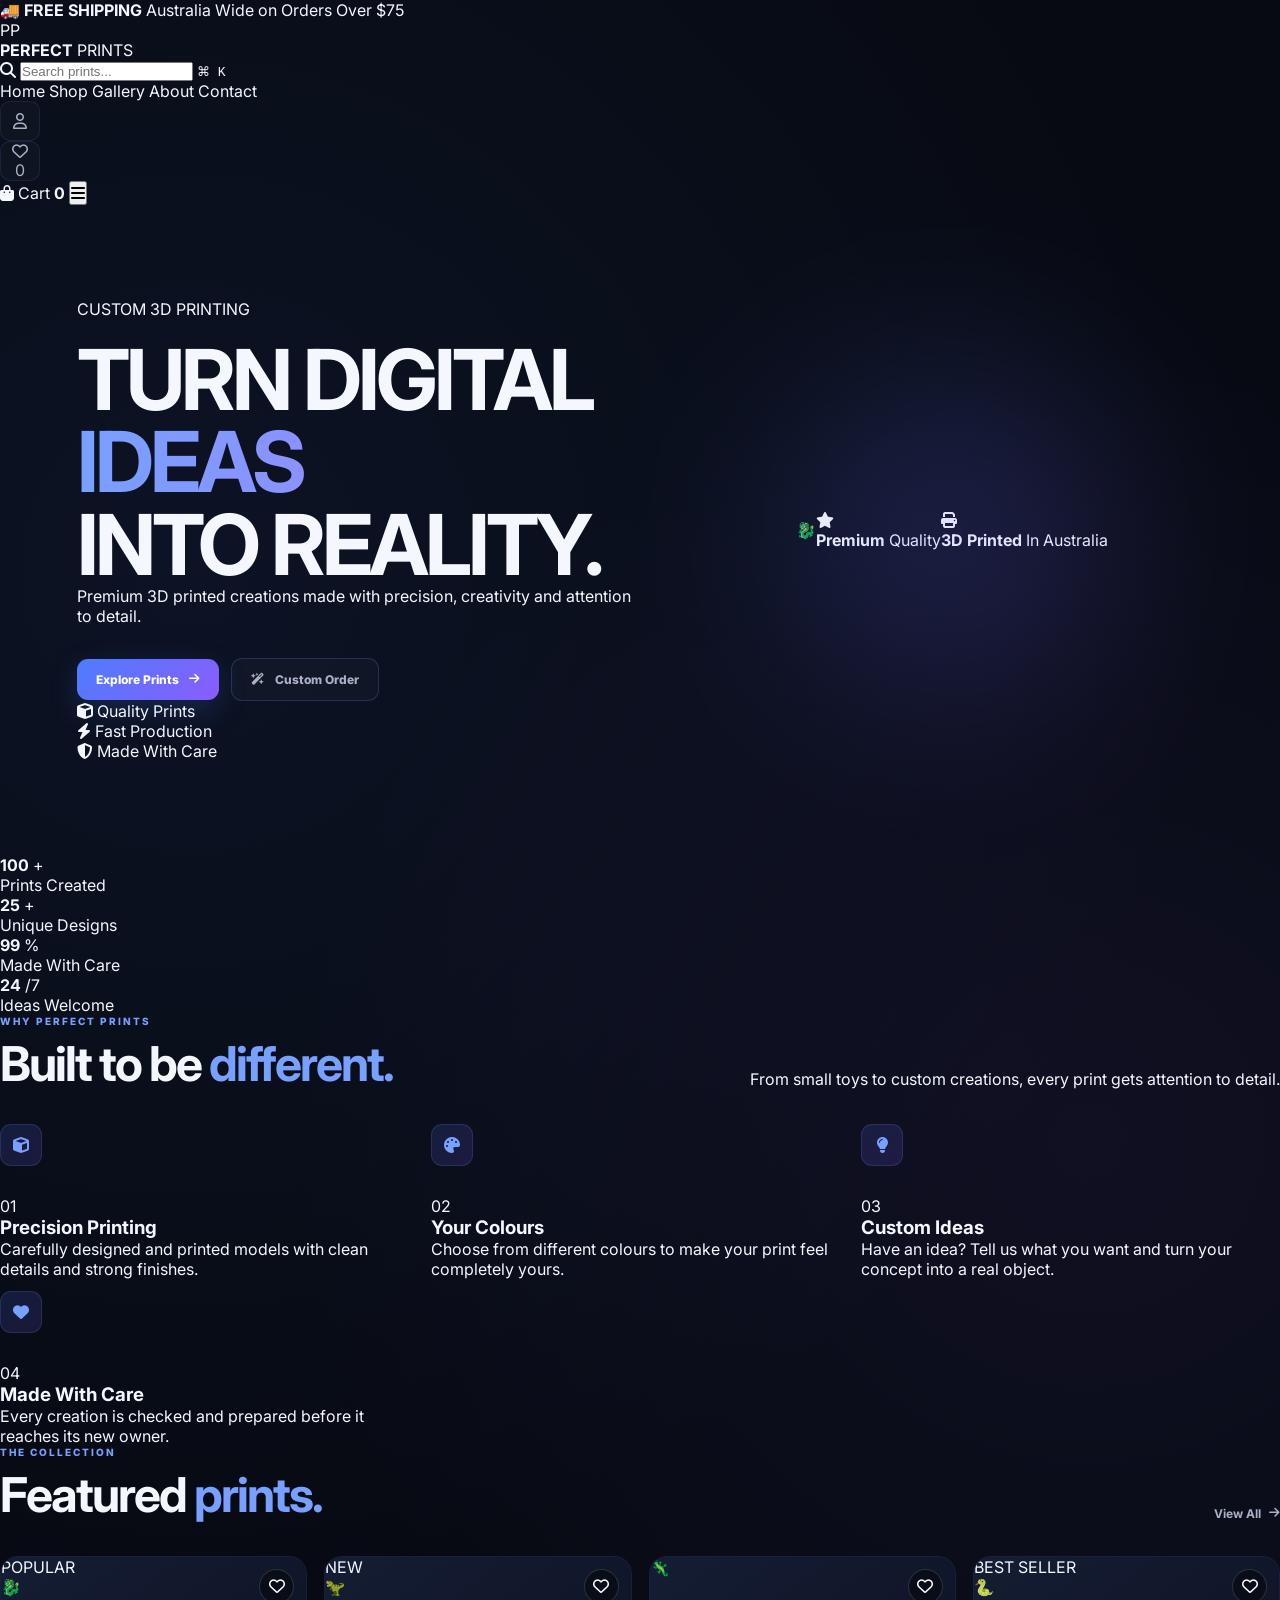
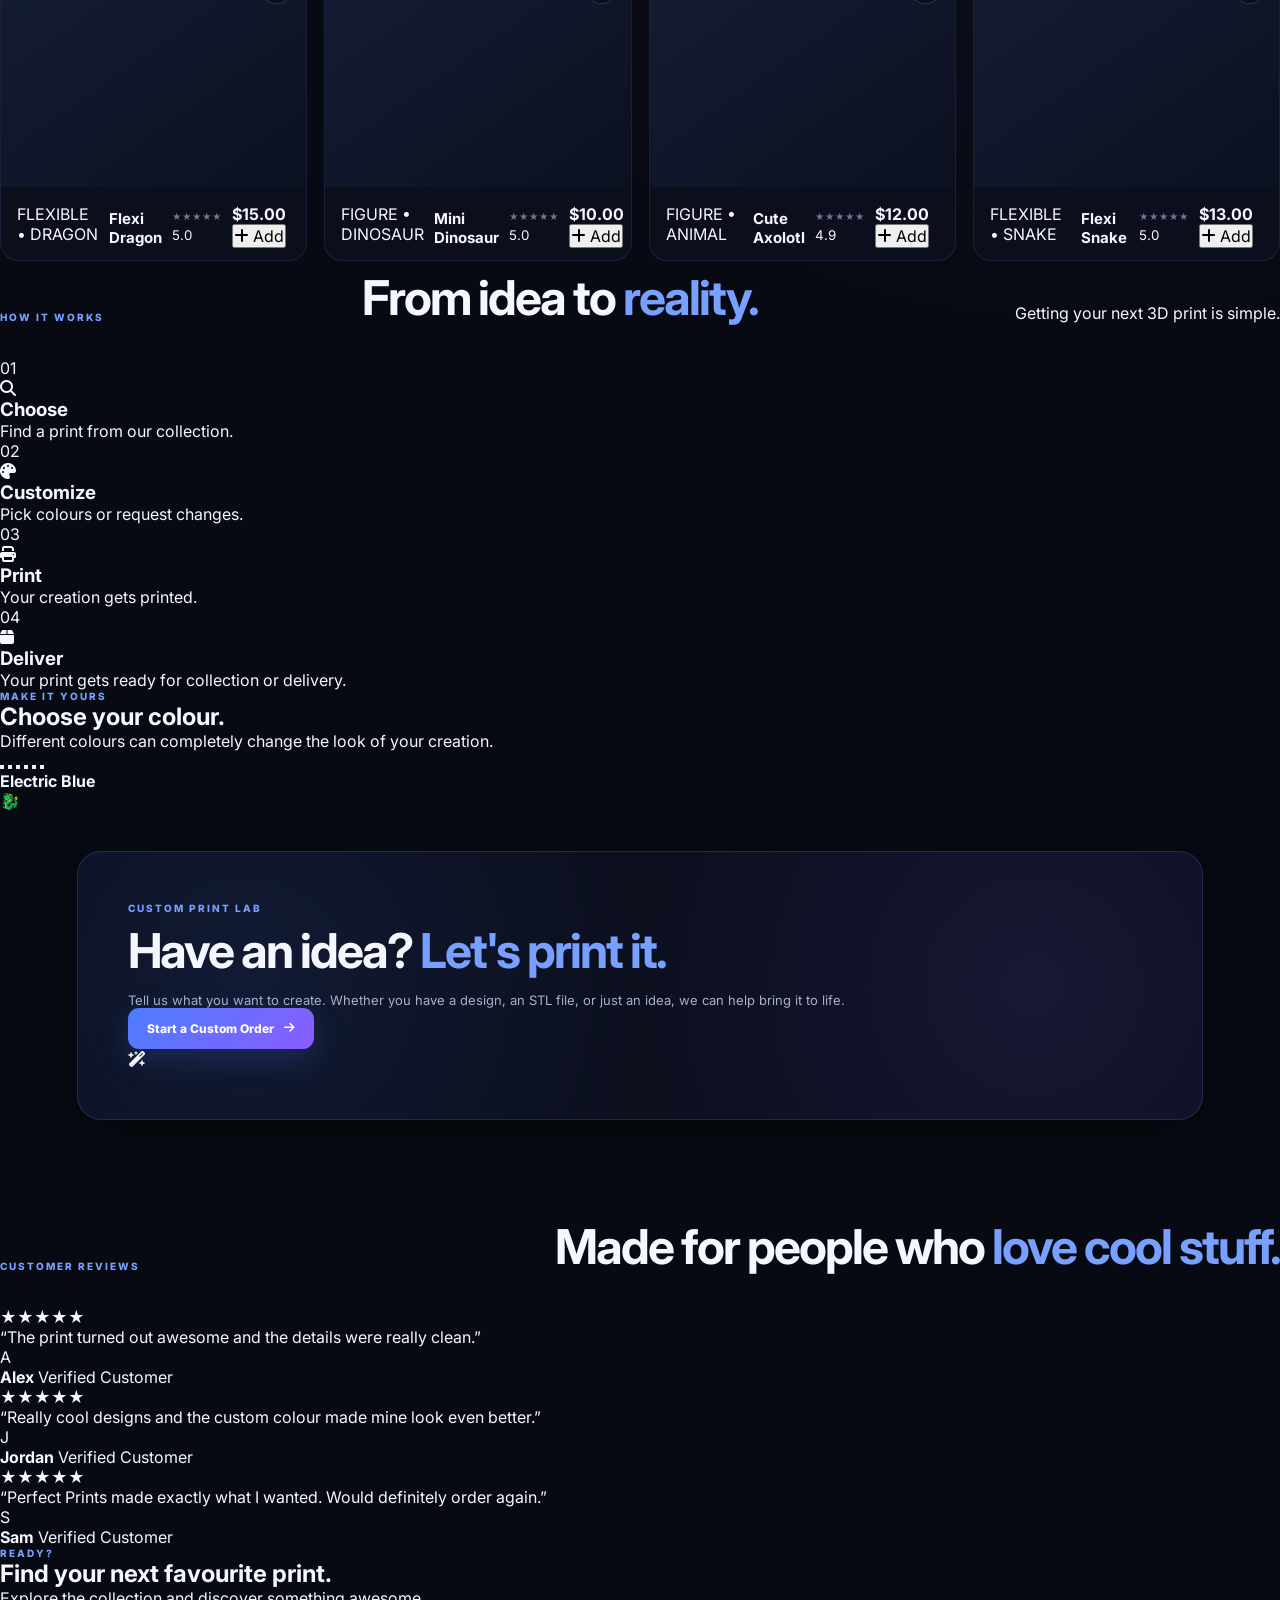
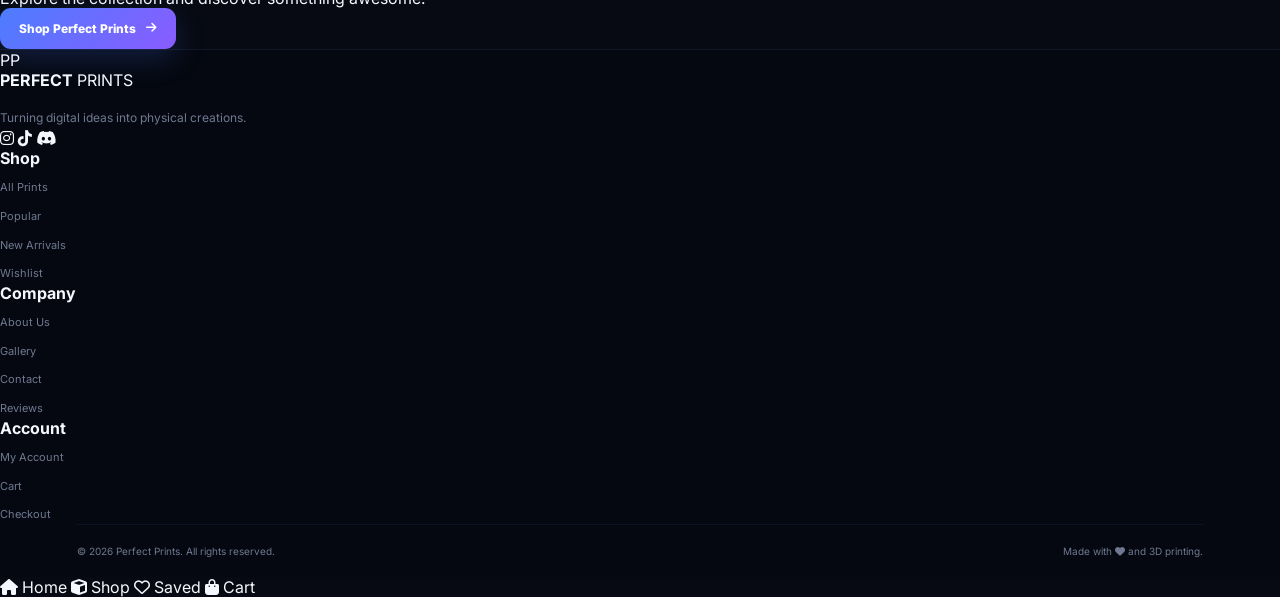
==== commit ec821597: "Update print statement from 'Hello' to 'Goodbye'" ====
--- a/index.html
+++ b/index.html
@@ -4,11 +4,24 @@
     <meta charset="UTF-8">
     <meta name="viewport" content="width=device-width, initial-scale=1.0">
 
-    <title>Perfect Prints | 3D Printed Toys</title>
+    <title>Perfect Prints | Premium 3D Printing</title>
 
     <meta
         name="description"
-        content="Perfect Prints creates high-quality 3D printed toys, articulated creatures and custom prints."
+        content="Perfect Prints creates premium 3D printed toys, models and custom creations."
+    >
+
+    <link rel="preconnect" href="https://fonts.googleapis.com">
+    <link rel="preconnect" href="https://fonts.gstatic.com" crossorigin>
+
+    <link
+        href="https://fonts.googleapis.com/css2?family=Inter:wght@400;500;600;700;800;900&display=swap"
+        rel="stylesheet"
+    >
+
+    <link
+        rel="stylesheet"
+        href="https://cdnjs.cloudflare.com/ajax/libs/font-awesome/6.5.2/css/all.min.css"
     >
 
     <link rel="stylesheet" href="style.css">
@@ -16,558 +29,1639 @@
 
 <body>
 
-    <!-- Background effects -->
-    <div class="background-glow glow-one"></div>
-    <div class="background-glow glow-two"></div>
-
-    <!-- Navigation -->
-    <header class="navbar">
-
-        <a href="index.html" class="brand">
-            <div class="brand-logo">
-                PP
-            </div>
-
-            <div class="brand-text">
-                <strong>Perfect Prints</strong>
-                <span>3D Printed Creations</span>
+<!-- =========================================================
+     BACKGROUND
+========================================================= -->
+
+<div class="background-effects">
+    <div class="glow glow-blue"></div>
+    <div class="glow glow-purple"></div>
+    <div class="grid-background"></div>
+</div>
+
+
+<!-- =========================================================
+     SALE BAR
+========================================================= -->
+
+<div class="sale-bar">
+    <div class="sale-content">
+        <span>🚚</span>
+        <strong>FREE SHIPPING</strong>
+        <span>Australia Wide on Orders Over $75</span>
+    </div>
+</div>
+
+
+<!-- =========================================================
+     HEADER
+========================================================= -->
+
+<header class="site-header">
+
+    <div class="nav-shell">
+
+        <!-- LOGO -->
+
+        <a href="index.html" class="logo">
+            <div class="logo-mark">
+                <span>PP</span>
+            </div>
+
+            <div class="logo-text">
+                <strong>PERFECT</strong>
+                <span>PRINTS</span>
             </div>
         </a>
 
-        <nav class="nav-links">
-            <a href="index.html" class="active">Home</a>
-            <a href="products.html">Shop</a>
+
+        <!-- SEARCH -->
+
+        <div class="search-box">
+            <i class="fa-solid fa-magnifying-glass"></i>
+
+            <input
+                type="text"
+                id="searchInput"
+                placeholder="Search prints..."
+                autocomplete="off"
+            >
+
+            <kbd>⌘ K</kbd>
+        </div>
+
+
+        <!-- NAVIGATION -->
+
+        <nav class="main-nav">
+
+            <a href="index.html" class="active">
+                Home
+            </a>
+
+            <a href="products.html">
+                Shop
+            </a>
+
+            <a href="gallery.html">
+                Gallery
+            </a>
+
+            <a href="about.html">
+                About
+            </a>
+
+            <a href="contact.html">
+                Contact
+            </a>
+
+        </nav>
+
+
+        <!-- HEADER ACTIONS -->
+
+        <div class="header-actions">
+
+            <a href="account.html" class="icon-button" title="Account">
+                <i class="fa-regular fa-user"></i>
+            </a>
+
+            <a href="wishlist.html" class="icon-button" title="Wishlist">
+                <i class="fa-regular fa-heart"></i>
+                <span class="notification-dot" id="wishlistCount">0</span>
+            </a>
+
+            <a href="cart.html" class="cart-button">
+                <i class="fa-solid fa-bag-shopping"></i>
+
+                <span>Cart</span>
+
+                <b id="cartCount">0</b>
+            </a>
+
+            <button class="mobile-menu-button" id="mobileMenuButton">
+                <i class="fa-solid fa-bars"></i>
+            </button>
+
+        </div>
+
+    </div>
+
+
+    <!-- MOBILE MENU -->
+
+    <div class="mobile-menu" id="mobileMenu">
+
+        <a href="index.html">
+            <i class="fa-solid fa-house"></i>
+            Home
+        </a>
+
+        <a href="products.html">
+            <i class="fa-solid fa-cube"></i>
+            Shop
+        </a>
+
+        <a href="gallery.html">
+            <i class="fa-solid fa-images"></i>
+            Gallery
+        </a>
+
+        <a href="about.html">
+            <i class="fa-solid fa-circle-info"></i>
+            About
+        </a>
+
+        <a href="contact.html">
+            <i class="fa-solid fa-envelope"></i>
+            Contact
+        </a>
+
+    </div>
+
+</header>
+
+
+<!-- =========================================================
+     HERO
+========================================================= -->
+
+<main>
+
+<section class="hero">
+
+    <div class="hero-left reveal">
+
+        <div class="hero-badge">
+            <span class="pulse-dot"></span>
+            CUSTOM 3D PRINTING
+        </div>
+
+        <h1>
+            TURN DIGITAL
+            <span>IDEAS</span>
+            INTO REALITY.
+        </h1>
+
+        <p>
+            Premium 3D printed creations made with precision,
+            creativity and attention to detail.
+        </p>
+
+
+        <div class="hero-buttons">
+
+            <a href="products.html" class="primary-button">
+                <span>Explore Prints</span>
+                <i class="fa-solid fa-arrow-right"></i>
+            </a>
+
+            <a href="contact.html" class="secondary-button">
+                <i class="fa-solid fa-wand-magic-sparkles"></i>
+                Custom Order
+            </a>
+
+        </div>
+
+
+        <!-- TRUST -->
+
+        <div class="trust-row">
+
+            <div class="trust-item">
+                <i class="fa-solid fa-cube"></i>
+                <span>Quality Prints</span>
+            </div>
+
+            <div class="trust-item">
+                <i class="fa-solid fa-bolt"></i>
+                <span>Fast Production</span>
+            </div>
+
+            <div class="trust-item">
+                <i class="fa-solid fa-shield-halved"></i>
+                <span>Made With Care</span>
+            </div>
+
+        </div>
+
+    </div>
+
+
+    <!-- HERO VISUAL -->
+
+    <div class="hero-right reveal">
+
+        <div class="hero-orbit orbit-one"></div>
+        <div class="hero-orbit orbit-two"></div>
+        <div class="hero-orbit orbit-three"></div>
+
+        <div class="hero-product">
+
+            <div class="product-glow"></div>
+
+            <div class="dragon-placeholder">
+                🐉
+            </div>
+
+            <div class="floating-card card-top">
+                <i class="fa-solid fa-star"></i>
+
+                <div>
+                    <strong>Premium</strong>
+                    <span>Quality</span>
+                </div>
+            </div>
+
+            <div class="floating-card card-bottom">
+                <i class="fa-solid fa-print"></i>
+
+                <div>
+                    <strong>3D Printed</strong>
+                    <span>In Australia</span>
+                </div>
+            </div>
+
+        </div>
+
+    </div>
+
+</section>
+
+
+<!-- =========================================================
+     STATS
+========================================================= -->
+
+<section class="stats-section">
+
+    <div class="stats-grid">
+
+        <div class="stat">
+            <strong data-number="100">0</strong>
+            <span>+</span>
+            <p>Prints Created</p>
+        </div>
+
+        <div class="stat">
+            <strong data-number="25">0</strong>
+            <span>+</span>
+            <p>Unique Designs</p>
+        </div>
+
+        <div class="stat">
+            <strong data-number="100">0</strong>
+            <span>%</span>
+            <p>Made With Care</p>
+        </div>
+
+        <div class="stat">
+            <strong data-number="24">0</strong>
+            <span>/7</span>
+            <p>Ideas Welcome</p>
+        </div>
+
+    </div>
+
+</section>
+
+
+<!-- =========================================================
+     FEATURES
+========================================================= -->
+
+<section class="section features-section">
+
+    <div class="section-heading reveal">
+
+        <div>
+            <span class="section-label">WHY PERFECT PRINTS</span>
+
+            <h2>
+                Built to be
+                <span>different.</span>
+            </h2>
+        </div>
+
+        <p>
+            From small toys to custom creations,
+            every print gets attention to detail.
+        </p>
+
+    </div>
+
+
+    <div class="feature-grid">
+
+        <article class="feature-card reveal">
+
+            <div class="feature-icon blue">
+                <i class="fa-solid fa-cube"></i>
+            </div>
+
+            <span>01</span>
+
+            <h3>Precision Printing</h3>
+
+            <p>
+                Carefully designed and printed models
+                with clean details and strong finishes.
+            </p>
+
+        </article>
+
+
+        <article class="feature-card reveal">
+
+            <div class="feature-icon purple">
+                <i class="fa-solid fa-palette"></i>
+            </div>
+
+            <span>02</span>
+
+            <h3>Your Colours</h3>
+
+            <p>
+                Choose from different colours to make
+                your print feel completely yours.
+            </p>
+
+        </article>
+
+
+        <article class="feature-card reveal">
+
+            <div class="feature-icon blue">
+                <i class="fa-solid fa-lightbulb"></i>
+            </div>
+
+            <span>03</span>
+
+            <h3>Custom Ideas</h3>
+
+            <p>
+                Have an idea? Tell us what you want
+                and turn your concept into a real object.
+            </p>
+
+        </article>
+
+
+        <article class="feature-card reveal">
+
+            <div class="feature-icon purple">
+                <i class="fa-solid fa-heart"></i>
+            </div>
+
+            <span>04</span>
+
+            <h3>Made With Care</h3>
+
+            <p>
+                Every creation is checked and prepared
+                before it reaches its new owner.
+            </p>
+
+        </article>
+
+    </div>
+
+</section>
+
+
+<!-- =========================================================
+     FEATURED PRODUCTS
+========================================================= -->
+
+<section class="section products-section">
+
+    <div class="section-heading reveal">
+
+        <div>
+            <span class="section-label">THE COLLECTION</span>
+
+            <h2>
+                Featured
+                <span>prints.</span>
+            </h2>
+        </div>
+
+        <a href="products.html" class="view-all">
+            View All
+            <i class="fa-solid fa-arrow-right"></i>
+        </a>
+
+    </div>
+
+
+    <div class="product-grid" id="productGrid">
+
+
+        <!-- PRODUCT 1 -->
+
+        <article
+            class="product-card reveal"
+            data-name="Flexi Dragon"
+            data-category="animals"
+        >
+
+            <div class="product-image">
+
+                <span class="product-badge">
+                    POPULAR
+                </span>
+
+                <button
+                    class="wishlist-button"
+                    data-product="Flexi Dragon"
+                >
+                    <i class="fa-regular fa-heart"></i>
+                </button>
+
+                <div class="product-emoji">
+                    🐉
+                </div>
+
+            </div>
+
+            <div class="product-info">
+
+                <div class="product-category">
+                    FLEXIBLE • DRAGON
+                </div>
+
+                <h3>Flexi Dragon</h3>
+
+                <div class="rating">
+                    <span>★★★★★</span>
+                    <small>5.0</small>
+                </div>
+
+                <div class="product-bottom">
+
+                    <strong>$15.00</strong>
+
+                    <button
+                        class="add-button"
+                        data-product="Flexi Dragon"
+                        data-price="15"
+                    >
+                        <i class="fa-solid fa-plus"></i>
+                        Add
+                    </button>
+
+                </div>
+
+            </div>
+
+        </article>
+
+
+        <!-- PRODUCT 2 -->
+
+        <article
+            class="product-card reveal"
+            data-name="Mini Dinosaur"
+            data-category="animals"
+        >
+
+            <div class="product-image">
+
+                <span class="product-badge new">
+                    NEW
+                </span>
+
+                <button
+                    class="wishlist-button"
+                    data-product="Mini Dinosaur"
+                >
+                    <i class="fa-regular fa-heart"></i>
+                </button>
+
+                <div class="product-emoji">
+                    🦖
+                </div>
+
+            </div>
+
+            <div class="product-info">
+
+                <div class="product-category">
+                    FIGURE • DINOSAUR
+                </div>
+
+                <h3>Mini Dinosaur</h3>
+
+                <div class="rating">
+                    <span>★★★★★</span>
+                    <small>5.0</small>
+                </div>
+
+                <div class="product-bottom">
+
+                    <strong>$10.00</strong>
+
+                    <button
+                        class="add-button"
+                        data-product="Mini Dinosaur"
+                        data-price="10"
+                    >
+                        <i class="fa-solid fa-plus"></i>
+                        Add
+                    </button>
+
+                </div>
+
+            </div>
+
+        </article>
+
+
+        <!-- PRODUCT 3 -->
+
+        <article
+            class="product-card reveal"
+            data-name="Cute Axolotl"
+            data-category="animals"
+        >
+
+            <div class="product-image">
+
+                <button
+                    class="wishlist-button"
+                    data-product="Cute Axolotl"
+                >
+                    <i class="fa-regular fa-heart"></i>
+                </button>
+
+                <div class="product-emoji">
+                    🦎
+                </div>
+
+            </div>
+
+            <div class="product-info">
+
+                <div class="product-category">
+                    FIGURE • ANIMAL
+                </div>
+
+                <h3>Cute Axolotl</h3>
+
+                <div class="rating">
+                    <span>★★★★★</span>
+                    <small>4.9</small>
+                </div>
+
+                <div class="product-bottom">
+
+                    <strong>$12.00</strong>
+
+                    <button
+                        class="add-button"
+                        data-product="Cute Axolotl"
+                        data-price="12"
+                    >
+                        <i class="fa-solid fa-plus"></i>
+                        Add
+                    </button>
+
+                </div>
+
+            </div>
+
+        </article>
+
+
+        <!-- PRODUCT 4 -->
+
+        <article
+            class="product-card reveal"
+            data-name="Flexi Snake"
+            data-category="animals"
+        >
+
+            <div class="product-image">
+
+                <span class="product-badge">
+                    BEST SELLER
+                </span>
+
+                <button
+                    class="wishlist-button"
+                    data-product="Flexi Snake"
+                >
+                    <i class="fa-regular fa-heart"></i>
+                </button>
+
+                <div class="product-emoji">
+                    🐍
+                </div>
+
+            </div>
+
+            <div class="product-info">
+
+                <div class="product-category">
+                    FLEXIBLE • SNAKE
+                </div>
+
+                <h3>Flexi Snake</h3>
+
+                <div class="rating">
+                    <span>★★★★★</span>
+                    <small>5.0</small>
+                </div>
+
+                <div class="product-bottom">
+
+                    <strong>$13.00</strong>
+
+                    <button
+                        class="add-button"
+                        data-product="Flexi Snake"
+                        data-price="13"
+                    >
+                        <i class="fa-solid fa-plus"></i>
+                        Add
+                    </button>
+
+                </div>
+
+            </div>
+
+        </article>
+
+
+    </div>
+
+</section>
+
+
+<!-- =========================================================
+     HOW IT WORKS
+========================================================= -->
+
+<section class="section process-section">
+
+    <div class="section-heading centered reveal">
+
+        <span class="section-label">HOW IT WORKS</span>
+
+        <h2>
+            From idea to
+            <span>reality.</span>
+        </h2>
+
+        <p>
+            Getting your next 3D print is simple.
+        </p>
+
+    </div>
+
+
+    <div class="process">
+
+        <div class="process-line"></div>
+
+
+        <div class="process-step reveal">
+
+            <div class="step-number">
+                01
+            </div>
+
+            <i class="fa-solid fa-magnifying-glass"></i>
+
+            <h3>Choose</h3>
+
+            <p>
+                Find a print from our collection.
+            </p>
+
+        </div>
+
+
+        <div class="process-step reveal">
+
+            <div class="step-number">
+                02
+            </div>
+
+            <i class="fa-solid fa-palette"></i>
+
+            <h3>Customize</h3>
+
+            <p>
+                Pick colours or request changes.
+            </p>
+
+        </div>
+
+
+        <div class="process-step reveal">
+
+            <div class="step-number">
+                03
+            </div>
+
+            <i class="fa-solid fa-print"></i>
+
+            <h3>Print</h3>
+
+            <p>
+                Your creation gets printed.
+            </p>
+
+        </div>
+
+
+        <div class="process-step reveal">
+
+            <div class="step-number">
+                04
+            </div>
+
+            <i class="fa-solid fa-box"></i>
+
+            <h3>Deliver</h3>
+
+            <p>
+                Your print gets ready for collection or delivery.
+            </p>
+
+        </div>
+
+    </div>
+
+</section>
+
+
+<!-- =========================================================
+     COLOUR SELECTOR
+========================================================= -->
+
+<section class="section colour-section">
+
+    <div class="colour-content reveal">
+
+        <span class="section-label">
+            MAKE IT YOURS
+        </span>
+
+        <h2>
+            Choose your
+            <span>colour.</span>
+        </h2>
+
+        <p>
+            Different colours can completely change
+            the look of your creation.
+        </p>
+
+
+        <div class="colour-selector">
+
+            <button
+                class="colour active"
+                data-colour="Electric Blue"
+                style="--colour:#2997ff"
+            ></button>
+
+            <button
+                class="colour"
+                data-colour="Purple"
+                style="--colour:#9b5cff"
+            ></button>
+
+            <button
+                class="colour"
+                data-colour="Red"
+                style="--colour:#ff4d6d"
+            ></button>
+
+            <button
+                class="colour"
+                data-colour="Green"
+                style="--colour:#32d583"
+            ></button>
+
+            <button
+                class="colour"
+                data-colour="Yellow"
+                style="--colour:#ffd43b"
+            ></button>
+
+            <button
+                class="colour"
+                data-colour="Black"
+                style="--colour:#111827"
+            ></button>
+
+        </div>
+
+        <strong class="selected-colour" id="selectedColour">
+            Electric Blue
+        </strong>
+
+    </div>
+
+
+    <div class="colour-preview reveal">
+
+        <div class="preview-ring"></div>
+
+        <div
+            class="preview-object"
+            id="previewObject"
+        >
+            🐉
+        </div>
+
+    </div>
+
+</section>
+
+
+<!-- =========================================================
+     CUSTOM PRINT
+========================================================= -->
+
+<section class="section custom-section">
+
+    <div class="custom-panel reveal">
+
+        <div class="custom-glow"></div>
+
+        <div class="custom-content">
+
+            <span class="section-label">
+                CUSTOM PRINT LAB
+            </span>
+
+            <h2>
+                Have an idea?
+                <span>Let's print it.</span>
+            </h2>
+
+            <p>
+                Tell us what you want to create.
+                Whether you have a design, an STL file,
+                or just an idea, we can help bring it to life.
+            </p>
+
+            <a href="contact.html" class="primary-button">
+                Start a Custom Order
+                <i class="fa-solid fa-arrow-right"></i>
+            </a>
+
+        </div>
+
+
+        <div class="custom-icon">
+
+            <div class="custom-icon-inner">
+                <i class="fa-solid fa-wand-magic-sparkles"></i>
+            </div>
+
+        </div>
+
+    </div>
+
+</section>
+
+
+<!-- =========================================================
+     REVIEWS
+========================================================= -->
+
+<section class="section reviews-section">
+
+    <div class="section-heading centered reveal">
+
+        <span class="section-label">
+            CUSTOMER REVIEWS
+        </span>
+
+        <h2>
+            Made for people who
+            <span>love cool stuff.</span>
+        </h2>
+
+    </div>
+
+
+    <div class="review-grid">
+
+        <article class="review-card reveal">
+
+            <div class="review-stars">
+                ★★★★★
+            </div>
+
+            <p>
+                “The print turned out awesome and the details
+                were really clean.”
+            </p>
+
+            <div class="review-person">
+                <div class="avatar">A</div>
+
+                <div>
+                    <strong>Alex</strong>
+                    <span>Verified Customer</span>
+                </div>
+            </div>
+
+        </article>
+
+
+        <article class="review-card reveal">
+
+            <div class="review-stars">
+                ★★★★★
+            </div>
+
+            <p>
+                “Really cool designs and the custom colour
+                made mine look even better.”
+            </p>
+
+            <div class="review-person">
+                <div class="avatar">J</div>
+
+                <div>
+                    <strong>Jordan</strong>
+                    <span>Verified Customer</span>
+                </div>
+            </div>
+
+        </article>
+
+
+        <article class="review-card reveal">
+
+            <div class="review-stars">
+                ★★★★★
+            </div>
+
+            <p>
+                “Perfect Prints made exactly what I wanted.
+                Would definitely order again.”
+            </p>
+
+            <div class="review-person">
+                <div class="avatar">S</div>
+
+                <div>
+                    <strong>Sam</strong>
+                    <span>Verified Customer</span>
+                </div>
+            </div>
+
+        </article>
+
+    </div>
+
+</section>
+
+
+<!-- =========================================================
+     FINAL CTA
+========================================================= -->
+
+<section class="final-cta reveal">
+
+    <div class="final-cta-glow"></div>
+
+    <span class="section-label">
+        READY?
+    </span>
+
+    <h2>
+        Find your next
+        <span>favourite print.</span>
+    </h2>
+
+    <p>
+        Explore the collection and discover something awesome.
+    </p>
+
+    <a href="products.html" class="primary-button">
+        Shop Perfect Prints
+        <i class="fa-solid fa-arrow-right"></i>
+    </a>
+
+</section>
+
+</main>
+
+
+<!-- =========================================================
+     FOOTER
+========================================================= -->
+
+<footer class="site-footer">
+
+    <div class="footer-grid">
+
+
+        <div class="footer-brand">
+
+            <a href="index.html" class="logo">
+
+                <div class="logo-mark">
+                    <span>PP</span>
+                </div>
+
+                <div class="logo-text">
+                    <strong>PERFECT</strong>
+                    <span>PRINTS</span>
+                </div>
+
+            </a>
+
+            <p>
+                Turning digital ideas into physical creations.
+            </p>
+
+
+            <div class="socials">
+
+                <a href="#" aria-label="Instagram">
+                    <i class="fa-brands fa-instagram"></i>
+                </a>
+
+                <a href="#" aria-label="TikTok">
+                    <i class="fa-brands fa-tiktok"></i>
+                </a>
+
+                <a href="#" aria-label="Discord">
+                    <i class="fa-brands fa-discord"></i>
+                </a>
+
+            </div>
+
+        </div>
+
+
+        <div class="footer-column">
+
+            <h4>Shop</h4>
+
+            <a href="products.html">All Prints</a>
+            <a href="products.html">Popular</a>
+            <a href="products.html">New Arrivals</a>
+            <a href="wishlist.html">Wishlist</a>
+
+        </div>
+
+
+        <div class="footer-column">
+
+            <h4>Company</h4>
+
+            <a href="about.html">About Us</a>
             <a href="gallery.html">Gallery</a>
-            <a href="about.html">About</a>
             <a href="contact.html">Contact</a>
-        </nav>
-
-        <div class="nav-actions">
-
-            <a href="wishlist.html" class="icon-button" aria-label="Wishlist">
-                <svg viewBox="0 0 24 24">
-                    <path d="M20.8 8.7c0 5.5-8.8 10.5-8.8 10.5S3.2 14.2 3.2 8.7A5 5 0 0 1 12 5.5a5 5 0 0 1 8.8 3.2Z"/>
-                </svg>
-                <span class="count wishlist-count">0</span>
-            </a>
-
-            <a href="cart.html" class="icon-button" aria-label="Shopping cart">
-                <svg viewBox="0 0 24 24">
-                    <path d="M3 4h2l2.2 11.2a2 2 0 0 0 2 1.6h7.9a2 2 0 0 0 1.9-1.4L21 8H6"/>
-                    <circle cx="10" cy="20" r="1"/>
-                    <circle cx="18" cy="20" r="1"/>
-                </svg>
-                <span class="count cart-count">0</span>
-            </a>
-
-            <a href="account.html" class="account-button">
-                Account
-            </a>
-
-        </div>
-
-        <button class="mobile-menu" aria-label="Open menu">
-            <span></span>
-            <span></span>
-            <span></span>
-        </button>
-
-    </header>
-
-
-    <!-- Mobile navigation -->
-    <div class="mobile-navigation">
-        <a href="index.html">Home</a>
-        <a href="products.html">Shop</a>
-        <a href="gallery.html">Gallery</a>
-        <a href="about.html">About</a>
-        <a href="contact.html">Contact</a>
-        <a href="wishlist.html">Wishlist</a>
-        <a href="cart.html">Cart</a>
-        <a href="account.html">Account</a>
-    </div>
-
-
-    <main>
-
-        <!-- Hero -->
-        <section class="hero">
-
-            <div class="hero-content">
-
-                <div class="hero-label">
-                    <span class="label-line"></span>
-                    QUALITY 3D PRINTED CREATIONS
-                </div>
-
-                <h1>
-                    Bring your ideas
-                    <span>to life.</span>
-                </h1>
-
-                <p>
-                    Discover articulated creatures, unique desk toys and
-                    custom 3D printed creations made with care at Perfect Prints.
-                </p>
-
-                <div class="hero-buttons">
-
-                    <a href="products.html" class="primary-button">
-                        Explore the Shop
-
-                        <svg viewBox="0 0 24 24">
-                            <path d="M5 12h14M13 6l6 6-6 6"/>
-                        </svg>
-                    </a>
-
-                    <a href="contact.html" class="secondary-button">
-                        Request a Custom Print
-                    </a>
-
-                </div>
-
-                <div class="hero-stats">
-
-                    <div>
-                        <strong>6+</strong>
-                        <span>Products</span>
-                    </div>
-
-                    <div>
-                        <strong>100%</strong>
-                        <span>Made to Order</span>
-                    </div>
-
-                    <div>
-                        <strong>AU</strong>
-                        <span>Based</span>
-                    </div>
-
-                </div>
-
-            </div>
-
-
-            <div class="hero-product">
-
-                <div class="product-glow"></div>
-
-                <div class="hero-image-card">
-
-                    <div class="image-top">
-                        <span>FEATURED</span>
-
-                        <a href="products.html" aria-label="View products">
-                            <svg viewBox="0 0 24 24">
-                                <path d="M5 12h14M13 6l6 6-6 6"/>
-                            </svg>
-                        </a>
-                    </div>
-
-                    <img
-                        src="dragon.jpg"
-                        alt="Crystal Dragon 3D print"
-                    >
-
-                    <div class="image-info">
-                        <div>
-                            <span>Featured Print</span>
-                            <h2>Crystal Dragon</h2>
-                        </div>
-
-                        <strong>$25</strong>
-                    </div>
-
-                </div>
-
-            </div>
-
-        </section>
-
-
-        <!-- Featured products -->
-        <section class="featured-section">
-
-            <div class="section-heading">
-
-                <div>
-                    <span class="section-label">OUR COLLECTION</span>
-
-                    <h2>
-                        Made to move.
-                        <span>Made to impress.</span>
-                    </h2>
-                </div>
-
-                <a href="products.html" class="view-all">
-                    View all products
-
-                    <svg viewBox="0 0 24 24">
-                        <path d="M5 12h14M13 6l6 6-6 6"/>
-                    </svg>
-                </a>
-
-            </div>
-
-
-            <div class="product-grid">
-
-                <!-- Product -->
-                <article class="product-card">
-
-                    <div class="product-image">
-                        <img src="dragon.jpg" alt="Crystal Dragon">
-
-                        <button
-                            class="wishlist-button"
-                            data-wishlist="crystal-dragon"
-                            aria-label="Add Crystal Dragon to wishlist"
-                        >
-                            <svg viewBox="0 0 24 24">
-                                <path d="M20.8 8.7c0 5.5-8.8 10.5-8.8 10.5S3.2 14.2 3.2 8.7A5 5 0 0 1 12 5.5a5 5 0 0 1 8.8 3.2Z"/>
-                            </svg>
-                        </button>
-                    </div>
-
-                    <div class="product-info">
-
-                        <div>
-                            <span>Articulated</span>
-                            <h3>Crystal Dragon</h3>
-                        </div>
-
-                        <strong>$25</strong>
-
-                    </div>
-
-                    <button
-                        class="add-cart"
-                        data-product="crystal-dragon"
-                    >
-                        Add to Cart
-                    </button>
-
-                </article>
-
-
-                <!-- Product -->
-                <article class="product-card">
-
-                    <div class="product-image">
-                        <img src="dinosaur.jpg" alt="Dinosaur">
-
-                        <button
-                            class="wishlist-button"
-                            data-wishlist="dinosaur"
-                            aria-label="Add Dinosaur to wishlist"
-                        >
-                            <svg viewBox="0 0 24 24">
-                                <path d="M20.8 8.7c0 5.5-8.8 10.5-8.8 10.5S3.2 14.2 3.2 8.7A5 5 0 0 1 12 5.5a5 5 0 0 1 8.8 3.2Z"/>
-                            </svg>
-                        </button>
-                    </div>
-
-                    <div class="product-info">
-
-                        <div>
-                            <span>Articulated</span>
-                            <h3>Dinosaur</h3>
-                        </div>
-
-                        <strong>$15</strong>
-
-                    </div>
-
-                    <button
-                        class="add-cart"
-                        data-product="dinosaur"
-                    >
-                        Add to Cart
-                    </button>
-
-                </article>
-
-
-                <!-- Product -->
-                <article class="product-card">
-
-                    <div class="product-image">
-                        <img src="axolotl.jpg" alt="Axolotl">
-
-                        <button
-                            class="wishlist-button"
-                            data-wishlist="axolotl"
-                            aria-label="Add Axolotl to wishlist"
-                        >
-                            <svg viewBox="0 0 24 24">
-                                <path d="M20.8 8.7c0 5.5-8.8 10.5-8.8 10.5S3.2 14.2 3.2 8.7A5 5 0 0 1 12 5.5a5 5 0 0 1 8.8 3.2Z"/>
-                            </svg>
-                        </button>
-                    </div>
-
-                    <div class="product-info">
-
-                        <div>
-                            <span>Articulated</span>
-                            <h3>Axolotl</h3>
-                        </div>
-
-                        <strong>$15</strong>
-
-                    </div>
-
-                    <button
-                        class="add-cart"
-                        data-product="axolotl"
-                    >
-                        Add to Cart
-                    </button>
-
-                </article>
-
-
-                <!-- Product -->
-                <article class="product-card">
-
-                    <div class="product-image">
-                        <img src="snake.jpg" alt="Snake">
-
-                        <button
-                            class="wishlist-button"
-                            data-wishlist="snake"
-                            aria-label="Add Snake to wishlist"
-                        >
-                            <svg viewBox="0 0 24 24">
-                                <path d="M20.8 8.7c0 5.5-8.8 10.5-8.8 10.5S3.2 14.2 3.2 8.7A5 5 0 0 1 12 5.5a5 5 0 0 1 8.8 3.2Z"/>
-                            </svg>
-                        </button>
-                    </div>
-
-                    <div class="product-info">
-
-                        <div>
-                            <span>Articulated</span>
-                            <h3>Snake</h3>
-                        </div>
-
-                        <strong>$15</strong>
-
-                    </div>
-
-                    <button
-                        class="add-cart"
-                        data-product="snake"
-                    >
-                        Add to Cart
-                    </button>
-
-                </article>
-
-            </div>
-
-        </section>
-
-
-        <!-- Why Perfect Prints -->
-        <section class="why-section">
-
-            <div class="why-content">
-
-                <span class="section-label">WHY PERFECT PRINTS</span>
-
-                <h2>
-                    Small prints.
-                    <span>Big ideas.</span>
-                </h2>
-
-                <p>
-                    Perfect Prints is focused on creating fun, unique and
-                    high-quality 3D printed products. Every print is designed
-                    to be something you can enjoy, display or give to someone else.
-                </p>
-
-                <a href="about.html" class="secondary-button">
-                    Learn About Us
-                </a>
-
-            </div>
-
-
-            <div class="feature-grid">
-
-                <div class="feature-box">
-
-                    <div class="feature-icon">
-                        <svg viewBox="0 0 24 24">
-                            <path d="M12 3l8 4.5v9L12 21l-8-4.5v-9L12 3Z"/>
-                            <path d="M4 7.5L12 12l8-4.5M12 12v9"/>
-                        </svg>
-                    </div>
-
-                    <h3>Quality Prints</h3>
-
-                    <p>
-                        Carefully produced 3D prints with attention to detail.
-                    </p>
-
-                </div>
-
-
-                <div class="feature-box">
-
-                    <div class="feature-icon">
-                        <svg viewBox="0 0 24 24">
-                            <path d="M12 3v18M3 12h18"/>
-                            <path d="M5 5l14 14M19 5L5 19"/>
-                        </svg>
-                    </div>
-
-                    <h3>Unique Designs</h3>
-
-                    <p>
-                        Fun articulated creatures and creative designs.
-                    </p>
-
-                </div>
-
-
-                <div class="feature-box">
-
-                    <div class="feature-icon">
-                        <svg viewBox="0 0 24 24">
-                            <path d="M4 4h16v16H4z"/>
-                            <path d="M8 8h8M8 12h8M8 16h5"/>
-                        </svg>
-                    </div>
-
-                    <h3>Custom Prints</h3>
-
-                    <p>
-                        Have an idea? Get in touch and ask about a custom print.
-                    </p>
-
-                </div>
-
-            </div>
-
-        </section>
-
-
-        <!-- Custom CTA -->
-        <section class="custom-section">
-
-            <div>
-
-                <span class="section-label">HAVE AN IDEA?</span>
-
-                <h2>
-                    Let's make
-                    <span>something awesome.</span>
-                </h2>
-
-                <p>
-                    Tell us what you want printed and we can discuss your idea.
-                </p>
-
-            </div>
-
-            <a href="contact.html" class="primary-button">
-                Contact Perfect Prints
-
-                <svg viewBox="0 0 24 24">
-                    <path d="M5 12h14M13 6l6 6-6 6"/>
-                </svg>
-            </a>
-
-        </section>
-
-    </main>
-
-
-    <!-- Footer -->
-    <footer>
-
-        <div class="footer-main">
-
-            <div class="footer-brand">
-
-                <div class="brand">
-                    <div class="brand-logo">
-                        PP
-                    </div>
-
-                    <div class="brand-text">
-                        <strong>Perfect Prints</strong>
-                        <span>3D Printed Creations</span>
-                    </div>
-                </div>
-
-                <p>
-                    Creating unique 3D printed products
-                    designed to bring ideas to life.
-                </p>
-
-            </div>
-
-
-            <div class="footer-column">
-
-                <h3>Explore</h3>
-
-                <a href="index.html">Home</a>
-                <a href="products.html">Shop</a>
-                <a href="gallery.html">Gallery</a>
-                <a href="about.html">About</a>
-
-            </div>
-
-
-            <div class="footer-column">
-
-                <h3>Support</h3>
-
-                <a href="contact.html">Contact</a>
-                <a href="account.html">Account</a>
-                <a href="wishlist.html">Wishlist</a>
-                <a href="cart.html">Cart</a>
-
-            </div>
-
-
-            <div class="footer-column">
-
-                <h3>Perfect Prints</h3>
-
-                <p>3D printed toys and custom creations.</p>
-
-                <a href="contact.html" class="footer-contact">
-                    Get in touch
-                </a>
-
-            </div>
-
-        </div>
-
-
-        <div class="footer-bottom">
-
-            <span>
-                © 2026 Perfect Prints. All rights reserved.
-            </span>
-
-            <span>
-                3D printed with care.
-            </span>
-
-        </div>
-
-    </footer>
-
-
-    <div id="toast" class="toast"></div>
-
-
-    <script src="script.js"></script>
+            <a href="reviews.html">Reviews</a>
+
+        </div>
+
+
+        <div class="footer-column">
+
+            <h4>Account</h4>
+
+            <a href="account.html">My Account</a>
+            <a href="cart.html">Cart</a>
+            <a href="checkout.html">Checkout</a>
+
+        </div>
+
+    </div>
+
+
+    <div class="footer-bottom">
+
+        <span>
+            © 2026 Perfect Prints. All rights reserved.
+        </span>
+
+        <span>
+            Made with <i class="fa-solid fa-heart"></i> and 3D printing.
+        </span>
+
+    </div>
+
+</footer>
+
+
+<!-- =========================================================
+     MOBILE BOTTOM NAV
+========================================================= -->
+
+<nav class="mobile-bottom-nav">
+
+    <a href="index.html" class="active">
+        <i class="fa-solid fa-house"></i>
+        <span>Home</span>
+    </a>
+
+    <a href="products.html">
+        <i class="fa-solid fa-cube"></i>
+        <span>Shop</span>
+    </a>
+
+    <a href="wishlist.html">
+        <i class="fa-regular fa-heart"></i>
+        <span>Saved</span>
+    </a>
+
+    <a href="cart.html">
+        <i class="fa-solid fa-bag-shopping"></i>
+        <span>Cart</span>
+    </a>
+
+</nav>
+
+
+<!-- =========================================================
+     TOAST
+========================================================= -->
+
+<div class="toast" id="toast">
+
+    <i class="fa-solid fa-circle-check"></i>
+
+    <div>
+        <strong id="toastTitle">
+            Added to cart
+        </strong>
+
+        <span id="toastMessage">
+            Product added successfully.
+        </span>
+    </div>
+
+</div>
+
+
+<script>
+
+/* =========================================================
+   CART
+========================================================= */
+
+const CART_KEY = "perfectPrintsCart";
+
+function getCart() {
+    try {
+        return JSON.parse(localStorage.getItem(CART_KEY)) || [];
+    } catch {
+        return [];
+    }
+}
+
+function saveCart(cart) {
+    localStorage.setItem(CART_KEY, JSON.stringify(cart));
+    updateCartCount();
+}
+
+function updateCartCount() {
+
+    const cart = getCart();
+
+    let count = 0;
+
+    cart.forEach(item => {
+        count += Number(item.quantity || 1);
+    });
+
+    const counter = document.getElementById("cartCount");
+
+    if (counter) {
+        counter.textContent = count;
+    }
+}
+
+function addToCart(product, price) {
+
+    const cart = getCart();
+
+    const existing = cart.find(
+        item => item.name === product
+    );
+
+    if (existing) {
+
+        existing.quantity =
+            Number(existing.quantity || 1) + 1;
+
+    } else {
+
+        cart.push({
+            name: product,
+            price: Number(price),
+            quantity: 1
+        });
+
+    }
+
+    saveCart(cart);
+
+    showToast(
+        "Added to cart",
+        `${product} was added successfully.`
+    );
+}
+
+
+/* =========================================================
+   ADD BUTTONS
+========================================================= */
+
+document.querySelectorAll(".add-button").forEach(button => {
+
+    button.addEventListener("click", () => {
+
+        const product =
+            button.dataset.product;
+
+        const price =
+            button.dataset.price;
+
+        addToCart(product, price);
+
+        button.innerHTML =
+            '<i class="fa-solid fa-check"></i> Added';
+
+        setTimeout(() => {
+
+            button.innerHTML =
+                '<i class="fa-solid fa-plus"></i> Add';
+
+        }, 1200);
+
+    });
+
+});
+
+
+/* =========================================================
+   WISHLIST
+========================================================= */
+
+function getWishlist() {
+
+    try {
+        return JSON.parse(
+            localStorage.getItem("perfectPrintsWishlist")
+        ) || [];
+
+    } catch {
+        return [];
+    }
+
+}
+
+function saveWishlist(list) {
+
+    localStorage.setItem(
+        "perfectPrintsWishlist",
+        JSON.stringify(list)
+    );
+
+    updateWishlistCount();
+
+}
+
+function updateWishlistCount() {
+
+    const list = getWishlist();
+
+    const counter =
+        document.getElementById("wishlistCount");
+
+    if (counter) {
+        counter.textContent = list.length;
+    }
+
+}
+
+document.querySelectorAll(".wishlist-button").forEach(button => {
+
+    button.addEventListener("click", () => {
+
+        const product =
+            button.dataset.product;
+
+        let wishlist =
+            getWishlist();
+
+        const exists =
+            wishlist.includes(product);
+
+        if (exists) {
+
+            wishlist =
+                wishlist.filter(item =>
+                    item !== product
+                );
+
+            button.classList.remove("liked");
+
+            button.innerHTML =
+                '<i class="fa-regular fa-heart"></i>';
+
+            showToast(
+                "Removed",
+                `${product} was removed from your wishlist.`
+            );
+
+        } else {
+
+            wishlist.push(product);
+
+            button.classList.add("liked");
+
+            button.innerHTML =
+                '<i class="fa-solid fa-heart"></i>';
+
+            showToast(
+                "Saved",
+                `${product} was added to your wishlist.`
+            );
+
+        }
+
+        saveWishlist(wishlist);
+
+    });
+
+});
+
+
+/* =========================================================
+   TOAST
+========================================================= */
+
+let toastTimer;
+
+function showToast(title, message) {
+
+    const toast =
+        document.getElementById("toast");
+
+    document.getElementById("toastTitle")
+        .textContent = title;
+
+    document.getElementById("toastMessage")
+        .textContent = message;
+
+    toast.classList.add("show");
+
+    clearTimeout(toastTimer);
+
+    toastTimer =
+        setTimeout(() => {
+            toast.classList.remove("show");
+        }, 2800);
+
+}
+
+
+/* =========================================================
+   MOBILE MENU
+========================================================= */
+
+const mobileButton =
+    document.getElementById("mobileMenuButton");
+
+const mobileMenu =
+    document.getElementById("mobileMenu");
+
+mobileButton.addEventListener("click", () => {
+
+    mobileMenu.classList.toggle("open");
+
+    const icon =
+        mobileButton.querySelector("i");
+
+    if (mobileMenu.classList.contains("open")) {
+
+        icon.className =
+            "fa-solid fa-xmark";
+
+    } else {
+
+        icon.className =
+            "fa-solid fa-bars";
+
+    }
+
+});
+
+
+/* =========================================================
+   SEARCH
+========================================================= */
+
+const searchInput =
+    document.getElementById("searchInput");
+
+searchInput.addEventListener("input", () => {
+
+    const query =
+        searchInput.value
+            .toLowerCase()
+            .trim();
+
+    document.querySelectorAll(".product-card")
+        .forEach(card => {
+
+            const name =
+                card.dataset.name
+                    .toLowerCase();
+
+            card.style.display =
+                name.includes(query)
+                    ? ""
+                    : "none";
+
+        });
+
+});
+
+
+/* =========================================================
+   KEYBOARD SEARCH
+========================================================= */
+
+document.addEventListener("keydown", event => {
+
+    if (
+        (event.ctrlKey || event.metaKey) &&
+        event.key.toLowerCase() === "k"
+    ) {
+
+        event.preventDefault();
+
+        searchInput.focus();
+
+    }
+
+});
+
+
+/* =========================================================
+   COLOUR SELECTOR
+========================================================= */
+
+const colours =
+    document.querySelectorAll(".colour");
+
+const selectedColour =
+    document.getElementById("selectedColour");
+
+const previewObject =
+    document.getElementById("previewObject");
+
+colours.forEach(colour => {
+
+    colour.addEventListener("click", () => {
+
+        colours.forEach(item =>
+            item.classList.remove("active")
+        );
+
+        colour.classList.add("active");
+
+        const name =
+            colour.dataset.colour;
+
+        selectedColour.textContent =
+            name;
+
+        previewObject.style.filter =
+            "drop-shadow(0 0 40px var(--selected))";
+
+        previewObject.style.setProperty(
+            "--selected",
+            getComputedStyle(colour)
+                .getPropertyValue("--colour")
+        );
+
+    });
+
+});
+
+
+/* =========================================================
+   SCROLL REVEAL
+========================================================= */
+
+const observer =
+    new IntersectionObserver(
+        entries => {
+
+            entries.forEach(entry => {
+
+                if (entry.isIntersecting) {
+
+                    entry.target.classList.add("visible");
+
+                    observer.unobserve(
+                        entry.target
+                    );
+
+                }
+
+            });
+
+        },
+        {
+            threshold: 0.12
+        }
+    );
+
+document.querySelectorAll(".reveal")
+    .forEach(element =>
+        observer.observe(element)
+    );
+
+
+/* =========================================================
+   STAT COUNTERS
+========================================================= */
+
+const stats =
+    document.querySelectorAll("[data-number]");
+
+const statsObserver =
+    new IntersectionObserver(
+        entries => {
+
+            entries.forEach(entry => {
+
+                if (!entry.isIntersecting)
+                    return;
+
+                const element =
+                    entry.target;
+
+                const target =
+                    Number(element.dataset.number);
+
+                let current = 0;
+
+                const increment =
+                    Math.max(
+                        1,
+                        Math.ceil(target / 35)
+                    );
+
+                const timer =
+                    setInterval(() => {
+
+                        current += increment;
+
+                        if (current >= target) {
+
+                            current = target;
+
+                            clearInterval(timer);
+
+                        }
+
+                        element.textContent =
+                            current;
+
+                    }, 35);
+
+                statsObserver.unobserve(element);
+
+            });
+
+        },
+        {
+            threshold: 0.7
+        }
+    );
+
+stats.forEach(stat =>
+    statsObserver.observe(stat)
+);
+
+
+/* =========================================================
+   INIT
+========================================================= */
+
+updateCartCount();
+updateWishlistCount();
+
+</script>
 
 </body>
 </html>
--- a/style.css
+++ b/style.css
@@ -1,55 +1,47 @@
-/* =========================================================
+/* =========================================
    PERFECT PRINTS
-   FUTURISTIC 3D PRINTING WEBSITE
-   DARK / BLUE / PURPLE / GLASS
-========================================================= */
-
-
-/* =========================================================
-   VARIABLES
-========================================================= */
+   Main Website Styles
+========================================= */
 
 :root {
-
-    --bg: #050711;
-    --bg-2: #080b18;
-    --panel: rgba(13, 17, 34, 0.78);
-    --panel-solid: #0d1122;
-
-    --blue: #2997ff;
-    --blue-bright: #55b4ff;
-
-    --purple: #8b5cf6;
-    --purple-bright: #b47cff;
-
-    --white: #ffffff;
-    --text: #f4f7ff;
-    --muted: #8992aa;
-    --muted-2: #5d6680;
-
-    --border: rgba(120, 145, 220, 0.16);
-    --border-bright: rgba(80, 150, 255, 0.38);
+    --bg: #070a12;
+    --bg-secondary: #0b1020;
+
+    --panel: rgba(13, 18, 34, 0.78);
+    --panel-solid: #10162a;
+
+    --border: rgba(94, 126, 255, 0.22);
+    --border-bright: rgba(101, 126, 255, 0.45);
+
+    --blue: #4c7dff;
+    --blue-light: #78a0ff;
+
+    --purple: #8a5cff;
+    --purple-light: #a57dff;
+
+    --text: #f5f7ff;
+    --text-secondary: #a9b1c7;
+    --text-muted: #707991;
+
+    --success: #5ee6a8;
+
+    --radius: 18px;
+    --radius-small: 12px;
 
     --shadow:
-        0 25px 80px rgba(0, 0, 0, 0.45);
+        0 20px 60px rgba(0, 0, 0, 0.35);
 
     --blue-glow:
-        0 0 35px rgba(41, 151, 255, 0.24);
+        0 0 35px rgba(76, 125, 255, 0.18);
 
     --purple-glow:
-        0 0 35px rgba(139, 92, 246, 0.22);
-
-    --radius: 22px;
-    --radius-small: 14px;
-
-    --max-width: 1280px;
-
-}
-
-
-/* =========================================================
+        0 0 35px rgba(138, 92, 255, 0.18);
+}
+
+
+/* =========================================
    RESET
-========================================================= */
+========================================= */
 
 * {
     margin: 0;
@@ -62,31 +54,32 @@
 }
 
 body {
-
     min-height: 100vh;
 
     background:
         radial-gradient(
-            circle at 15% 10%,
-            rgba(41, 151, 255, 0.08),
+            circle at 15% 15%,
+            rgba(76, 125, 255, 0.08),
             transparent 30%
         ),
         radial-gradient(
-            circle at 85% 20%,
-            rgba(139, 92, 246, 0.08),
-            transparent 30%
+            circle at 85% 30%,
+            rgba(138, 92, 255, 0.07),
+            transparent 28%
         ),
         var(--bg);
 
     color: var(--text);
 
     font-family:
-        "Inter",
+        Inter,
+        -apple-system,
+        BlinkMacSystemFont,
+        "Segoe UI",
         Arial,
         sans-serif;
 
     overflow-x: hidden;
-
 }
 
 a {
@@ -94,213 +87,460 @@
     text-decoration: none;
 }
 
-button,
-input {
+button {
     font: inherit;
 }
 
-button {
-    border: 0;
-    cursor: pointer;
-}
-
 img {
+    display: block;
     max-width: 100%;
-    display: block;
-}
-
-
-/* =========================================================
+}
+
+
+/* =========================================
    BACKGROUND
-========================================================= */
-
-.background-effects {
+========================================= */
+
+.background-glow {
     position: fixed;
-    inset: 0;
-
-    pointer-events: none;
-
-    overflow: hidden;
-
-    z-index: -10;
-}
-
-.glow {
-
-    position: absolute;
 
     width: 500px;
     height: 500px;
 
     border-radius: 50%;
 
-    filter: blur(100px);
-
-    opacity: 0.14;
-
-}
-
-.glow-blue {
-
+    filter: blur(120px);
+
+    pointer-events: none;
+
+    opacity: 0.25;
+
+    z-index: -1;
+}
+
+.glow-one {
+    top: -250px;
+    left: -200px;
     background: var(--blue);
-
-    top: -250px;
-    left: -180px;
-
-}
-
-.glow-purple {
-
+}
+
+.glow-two {
+    right: -250px;
+    top: 500px;
     background: var(--purple);
-
-    right: -200px;
-    top: 350px;
-
-}
-
-.grid-background {
+}
+
+
+/* =========================================
+   NAVBAR
+========================================= */
+
+.navbar {
+    position: sticky;
+    top: 0;
+    z-index: 1000;
+
+    width: 100%;
+
+    display: flex;
+    align-items: center;
+    justify-content: space-between;
+
+    gap: 30px;
+
+    padding: 18px 6%;
+
+    background: rgba(7, 10, 18, 0.78);
+
+    border-bottom:
+        1px solid rgba(120, 150, 255, 0.12);
+
+    backdrop-filter: blur(22px);
+    -webkit-backdrop-filter: blur(22px);
+}
+
+
+/* Brand */
+
+.brand {
+    display: flex;
+    align-items: center;
+    gap: 12px;
+
+    flex-shrink: 0;
+}
+
+.brand-logo {
+    width: 44px;
+    height: 44px;
+
+    display: grid;
+    place-items: center;
+
+    border-radius: 13px;
+
+    background:
+        linear-gradient(
+            135deg,
+            var(--purple),
+            var(--blue)
+        );
+
+    color: white;
+
+    font-size: 14px;
+    font-weight: 900;
+
+    box-shadow:
+        0 0 25px rgba(99, 91, 255, 0.3);
+}
+
+.brand-text {
+    display: flex;
+    flex-direction: column;
+    gap: 2px;
+}
+
+.brand-text strong {
+    font-size: 15px;
+    letter-spacing: -0.2px;
+}
+
+.brand-text span {
+    color: var(--text-muted);
+
+    font-size: 10px;
+
+    letter-spacing: 0.8px;
+    text-transform: uppercase;
+}
+
+
+/* Navigation */
+
+.nav-links {
+    display: flex;
+    align-items: center;
+    gap: 7px;
+}
+
+.nav-links a {
+    position: relative;
+
+    padding: 9px 14px;
+
+    color: var(--text-secondary);
+
+    font-size: 13px;
+    font-weight: 600;
+
+    border-radius: 9px;
+
+    transition:
+        color 0.2s ease,
+        background 0.2s ease;
+}
+
+.nav-links a:hover,
+.nav-links a.active {
+    color: white;
+
+    background:
+        rgba(76, 125, 255, 0.09);
+}
+
+.nav-links a.active::after {
+    content: "";
 
     position: absolute;
-    inset: 0;
-
-    background-image:
+
+    left: 50%;
+    bottom: 2px;
+
+    width: 4px;
+    height: 4px;
+
+    transform: translateX(-50%);
+
+    border-radius: 50%;
+
+    background: var(--blue);
+    box-shadow: 0 0 10px var(--blue);
+}
+
+
+/* Nav actions */
+
+.nav-actions {
+    display: flex;
+    align-items: center;
+    gap: 8px;
+}
+
+.icon-button {
+    position: relative;
+
+    width: 40px;
+    height: 40px;
+
+    display: grid;
+    place-items: center;
+
+    border:
+        1px solid rgba(120, 150, 255, 0.13);
+
+    border-radius: 10px;
+
+    background:
+        rgba(255, 255, 255, 0.025);
+
+    color: var(--text-secondary);
+
+    transition:
+        transform 0.2s ease,
+        border 0.2s ease,
+        color 0.2s ease;
+}
+
+.icon-button:hover {
+    transform: translateY(-2px);
+
+    color: white;
+
+    border-color:
+        var(--border-bright);
+
+    box-shadow:
+        var(--blue-glow);
+}
+
+.icon-button svg {
+    width: 18px;
+    height: 18px;
+
+    fill: none;
+
+    stroke: currentColor;
+    stroke-width: 1.7;
+
+    stroke-linecap: round;
+    stroke-linejoin: round;
+}
+
+.count {
+    position: absolute;
+
+    top: -5px;
+    right: -5px;
+
+    min-width: 17px;
+    height: 17px;
+
+    display: grid;
+    place-items: center;
+
+    padding: 0 4px;
+
+    border-radius: 50%;
+
+    background: var(--blue);
+
+    color: white;
+
+    font-size: 9px;
+    font-weight: 800;
+
+    border: 2px solid var(--bg);
+}
+
+.account-button {
+    padding: 10px 16px;
+
+    border-radius: 10px;
+
+    background:
         linear-gradient(
-            rgba(255,255,255,0.025) 1px,
-            transparent 1px
-        ),
+            135deg,
+            rgba(76, 125, 255, 0.15),
+            rgba(138, 92, 255, 0.12)
+        );
+
+    border:
+        1px solid rgba(112, 138, 255, 0.22);
+
+    font-size: 12px;
+    font-weight: 700;
+
+    transition: 0.2s ease;
+}
+
+.account-button:hover {
+    border-color: var(--border-bright);
+
+    box-shadow: var(--blue-glow);
+}
+
+
+/* Mobile menu */
+
+.mobile-menu {
+    display: none;
+
+    width: 42px;
+    height: 42px;
+
+    border: 1px solid var(--border);
+
+    border-radius: 10px;
+
+    background: transparent;
+
+    cursor: pointer;
+}
+
+.mobile-menu span {
+    display: block;
+
+    width: 20px;
+    height: 2px;
+
+    margin: 4px auto;
+
+    background: white;
+
+    border-radius: 5px;
+}
+
+.mobile-navigation {
+    display: none;
+}
+
+
+/* =========================================
+   HERO
+========================================= */
+
+.hero {
+    width: min(1200px, 88%);
+
+    min-height: 650px;
+
+    margin: auto;
+
+    display: grid;
+
+    grid-template-columns:
+        1.05fr
+        0.95fr;
+
+    align-items: center;
+
+    gap: 70px;
+
+    padding: 90px 0;
+}
+
+
+/* Hero content */
+
+.hero-label,
+.section-label {
+    display: flex;
+    align-items: center;
+    gap: 10px;
+
+    color: var(--blue-light);
+
+    font-size: 10px;
+    font-weight: 800;
+
+    letter-spacing: 2px;
+}
+
+.label-line {
+    width: 28px;
+    height: 1px;
+
+    background: var(--blue);
+
+    box-shadow:
+        0 0 10px var(--blue);
+}
+
+.hero h1 {
+    max-width: 650px;
+
+    margin-top: 20px;
+
+    font-size:
+        clamp(50px, 7vw, 84px);
+
+    line-height: 0.98;
+
+    letter-spacing: -4px;
+}
+
+.hero h1 span {
+    display: block;
+
+    background:
         linear-gradient(
             90deg,
-            rgba(255,255,255,0.025) 1px,
-            transparent 1px
+            var(--blue-light),
+            var(--purple-light)
         );
 
-    background-size: 60px 60px;
-
-    mask-image:
-        linear-gradient(
-            to bottom,
-            black,
-            transparent 75%
-        );
-
-}
-
-
-/* =========================================================
-   SALE BAR
-========================================================= */
-
-.sale-bar {
-
-    height: 38px;
-
+    -webkit-background-clip: text;
+    background-clip: text;
+
+    color: transparent;
+}
+
+.hero-content > p {
+    max-width: 560px;
+
+    margin-top: 25px;
+
+    color: var(--text-secondary);
+
+    font-size: 16px;
+    line-height: 1.8;
+}
+
+
+/* Hero buttons */
+
+.hero-buttons {
     display: flex;
-
+    align-items: center;
+
+    gap: 12px;
+
+    margin-top: 32px;
+}
+
+.primary-button,
+.secondary-button {
+    display: inline-flex;
     align-items: center;
     justify-content: center;
 
-    background:
-        linear-gradient(
-            90deg,
-            rgba(41,151,255,0.13),
-            rgba(139,92,246,0.13)
-        );
-
-    border-bottom:
-        1px solid var(--border);
-
-    color: #cdd8f5;
+    gap: 10px;
+
+    padding: 13px 19px;
+
+    border-radius: 11px;
 
     font-size: 12px;
-
-    letter-spacing: 0.04em;
-
-}
-
-.sale-content {
-
-    display: flex;
-
-    align-items: center;
-
-    gap: 7px;
-
-}
-
-.sale-content strong {
-    color: var(--blue-bright);
-}
-
-
-/* =========================================================
-   HEADER
-========================================================= */
-
-.site-header {
-
-    position: sticky;
-
-    top: 0;
-
-    z-index: 1000;
-
-    backdrop-filter: blur(20px);
-
-    background:
-        rgba(5, 7, 17, 0.78);
-
-    border-bottom:
-        1px solid var(--border);
-
-}
-
-.nav-shell {
-
-    width: min(
-        calc(100% - 40px),
-        var(--max-width)
-    );
-
-    min-height: 78px;
-
-    margin: auto;
-
-    display: flex;
-
-    align-items: center;
-
-    gap: 28px;
-
-}
-
-
-/* =========================================================
-   LOGO
-========================================================= */
-
-.logo {
-
-    display: flex;
-
-    align-items: center;
-
-    gap: 11px;
-
-    flex-shrink: 0;
-
-}
-
-.logo-mark {
-
-    width: 42px;
-    height: 42px;
-
-    display: grid;
-
-    place-items: center;
-
-    border-radius: 13px;
-
+    font-weight: 800;
+
+    transition:
+        transform 0.2s ease,
+        box-shadow 0.2s ease,
+        border 0.2s ease;
+}
+
+.primary-button {
     background:
         linear-gradient(
             135deg,
@@ -308,320 +548,100 @@
             var(--purple)
         );
 
+    color: white;
+
     box-shadow:
-        0 0 25px rgba(41,151,255,0.3),
-        0 0 30px rgba(139,92,246,0.2);
-
-}
-
-.logo-mark span {
-
-    color: white;
-
-    font-size: 13px;
-
-    font-weight: 900;
-
-}
-
-.logo-text {
-
-    display: flex;
-
-    flex-direction: column;
-
-    line-height: 0.9;
-
-}
-
-.logo-text strong {
-
-    font-size: 14px;
-
-    letter-spacing: 0.12em;
-
-}
-
-.logo-text span {
-
-    font-size: 9px;
-
-    color: var(--blue-bright);
-
-    letter-spacing: 0.35em;
-
-}
-
-
-/* =========================================================
-   SEARCH
-========================================================= */
-
-.search-box {
-
-    height: 42px;
-
-    width: 260px;
-
-    display: flex;
-
-    align-items: center;
-
-    gap: 10px;
-
-    padding: 0 13px;
-
+        0 10px 30px rgba(76, 125, 255, 0.2);
+}
+
+.primary-button:hover {
+    transform: translateY(-3px);
+
+    box-shadow:
+        0 15px 40px rgba(76, 125, 255, 0.32);
+}
+
+.primary-button svg,
+.view-all svg {
+    width: 16px;
+    height: 16px;
+
+    fill: none;
+
+    stroke: currentColor;
+    stroke-width: 2;
+
+    stroke-linecap: round;
+    stroke-linejoin: round;
+}
+
+.secondary-button {
     border:
-        1px solid var(--border);
-
-    background:
-        rgba(255,255,255,0.035);
-
-    border-radius: 12px;
-
-    transition: 0.25s ease;
-
-}
-
-.search-box:focus-within {
-
-    border-color:
-        rgba(41,151,255,0.5);
-
-    box-shadow:
-        0 0 25px rgba(41,151,255,0.1);
-
-}
-
-.search-box i {
-
-    color: var(--muted);
-
-    font-size: 13px;
-
-}
-
-.search-box input {
-
-    flex: 1;
-
-    width: 100%;
-
-    border: 0;
-
-    outline: 0;
-
-    background: transparent;
-
-    color: white;
-
-    font-size: 13px;
-
-}
-
-.search-box input::placeholder {
-    color: var(--muted-2);
-}
-
-.search-box kbd {
-
-    padding: 4px 7px;
-
-    border:
-        1px solid var(--border);
-
-    border-radius: 6px;
-
-    color: var(--muted-2);
-
-    font-size: 9px;
-
-}
-
-
-/* =========================================================
-   NAVIGATION
-========================================================= */
-
-.main-nav {
-
-    display: flex;
-
-    align-items: center;
-
-    gap: 6px;
-
-    margin-left: auto;
-
-}
-
-.main-nav a {
-
-    padding: 10px 13px;
-
-    color: var(--muted);
-
-    font-size: 13px;
-
-    font-weight: 600;
-
-    border-radius: 9px;
-
-    transition: 0.25s ease;
-
-}
-
-.main-nav a:hover,
-.main-nav a.active {
-
-    color: white;
-
-    background:
-        rgba(255,255,255,0.05);
-
-}
-
-.main-nav a.active {
-
-    color: var(--blue-bright);
-
-}
-
-
-/* =========================================================
-   HEADER ACTIONS
-========================================================= */
-
-.header-actions {
-
-    display: flex;
-
-    align-items: center;
-
-    gap: 8px;
-
-}
-
-.icon-button {
-
-    position: relative;
-
-    width: 40px;
-    height: 40px;
-
-    display: grid;
-
-    place-items: center;
-
-    border:
-        1px solid var(--border);
-
-    border-radius: 11px;
-
-    background:
-        rgba(255,255,255,0.035);
-
-    color: var(--muted);
-
-    transition: 0.25s ease;
-
-}
-
-.icon-button:hover {
-
+        1px solid rgba(120, 150, 255, 0.2);
+
+    background:
+        rgba(255, 255, 255, 0.025);
+
+    color: var(--text-secondary);
+}
+
+.secondary-button:hover {
     color: white;
 
     border-color:
         var(--border-bright);
 
-    box-shadow:
-        var(--blue-glow);
-
-    transform: translateY(-2px);
-
-}
-
-.notification-dot {
-
+    box-shadow: var(--blue-glow);
+}
+
+
+/* Hero stats */
+
+.hero-stats {
+    display: flex;
+
+    gap: 35px;
+
+    margin-top: 50px;
+}
+
+.hero-stats div {
+    display: flex;
+    flex-direction: column;
+
+    gap: 5px;
+}
+
+.hero-stats strong {
+    font-size: 21px;
+}
+
+.hero-stats span {
+    color: var(--text-muted);
+
+    font-size: 10px;
+
+    text-transform: uppercase;
+
+    letter-spacing: 1px;
+}
+
+
+/* Hero product */
+
+.hero-product {
+    position: relative;
+
+    display: flex;
+    justify-content: center;
+    align-items: center;
+}
+
+.product-glow {
     position: absolute;
 
-    top: -4px;
-    right: -4px;
-
-    min-width: 16px;
-    height: 16px;
-
-    padding: 0 4px;
-
-    display: grid;
-    place-items: center;
-
-    border-radius: 50px;
-
-    background: var(--purple);
-
-    color: white;
-
-    font-size: 8px;
-
-    font-weight: 800;
-
-}
-
-.cart-button {
-
-    height: 40px;
-
-    display: flex;
-
-    align-items: center;
-
-    gap: 8px;
-
-    padding: 0 12px;
-
-    border-radius: 11px;
-
-    background:
-        linear-gradient(
-            135deg,
-            rgba(41,151,255,0.15),
-            rgba(139,92,246,0.15)
-        );
-
-    border:
-        1px solid rgba(75,140,255,0.25);
-
-    font-size: 12px;
-
-    transition: 0.25s ease;
-
-}
-
-.cart-button:hover {
-
-    transform: translateY(-2px);
-
-    border-color:
-        rgba(75,150,255,0.5);
-
-    box-shadow:
-        var(--blue-glow);
-
-}
-
-.cart-button i {
-    color: var(--blue-bright);
-}
-
-.cart-button b {
-
-    min-width: 19px;
-    height: 19px;
-
-    display: grid;
-
-    place-items: center;
+    width: 330px;
+    height: 330px;
 
     border-radius: 50%;
 
@@ -632,2193 +652,752 @@
             var(--purple)
         );
 
+    filter: blur(100px);
+
+    opacity: 0.2;
+}
+
+.hero-image-card {
+    position: relative;
+
+    width: min(470px, 100%);
+
+    padding: 14px;
+
+    border:
+        1px solid rgba(120, 150, 255, 0.18);
+
+    border-radius: 22px;
+
+    background:
+        linear-gradient(
+            145deg,
+            rgba(22, 29, 52, 0.85),
+            rgba(9, 13, 25, 0.85)
+        );
+
+    box-shadow:
+        0 35px 80px rgba(0, 0, 0, 0.45),
+        0 0 50px rgba(76, 125, 255, 0.08);
+
+    backdrop-filter: blur(20px);
+
+    transform:
+        perspective(1000px)
+        rotateY(-4deg)
+        rotateX(2deg);
+
+    transition: transform 0.4s ease;
+}
+
+.hero-image-card:hover {
+    transform:
+        perspective(1000px)
+        rotateY(0deg)
+        rotateX(0deg)
+        translateY(-5px);
+}
+
+.image-top {
+    position: absolute;
+
+    top: 28px;
+    left: 28px;
+    right: 28px;
+
+    z-index: 2;
+
+    display: flex;
+    align-items: center;
+    justify-content: space-between;
+}
+
+.image-top span {
+    padding: 7px 10px;
+
+    border-radius: 7px;
+
+    background:
+        rgba(7, 10, 18, 0.7);
+
+    border:
+        1px solid rgba(120, 150, 255, 0.2);
+
     font-size: 9px;
-
-}
-
-.mobile-menu-button {
-    display: none;
-}
-
-
-/* =========================================================
-   MOBILE MENU
-========================================================= */
-
-.mobile-menu {
-
-    display: none;
-
-    width: min(
-        calc(100% - 24px),
-        500px
-    );
-
-    margin: 0 auto 12px;
-
-    padding: 10px;
+    font-weight: 800;
+
+    letter-spacing: 1px;
+}
+
+.image-top a {
+    width: 35px;
+    height: 35px;
+
+    display: grid;
+    place-items: center;
+
+    border-radius: 50%;
+
+    background:
+        rgba(7, 10, 18, 0.7);
 
     border:
-        1px solid var(--border);
-
-    background:
-        rgba(10,13,27,0.96);
-
-    border-radius: 16px;
-
-}
-
-.mobile-menu.open {
-    display: block;
-}
-
-.mobile-menu a {
-
+        1px solid rgba(120, 150, 255, 0.2);
+}
+
+.image-top svg {
+    width: 15px;
+    height: 15px;
+
+    fill: none;
+
+    stroke: white;
+    stroke-width: 2;
+}
+
+.hero-image-card img {
+    width: 100%;
+    height: 440px;
+
+    object-fit: cover;
+
+    border-radius: 14px;
+
+    background: #111827;
+}
+
+.image-info {
     display: flex;
-
+    align-items: flex-end;
+    justify-content: space-between;
+
+    padding: 18px 8px 6px;
+}
+
+.image-info span {
+    color: var(--text-muted);
+
+    font-size: 10px;
+
+    text-transform: uppercase;
+    letter-spacing: 1px;
+}
+
+.image-info h2 {
+    margin-top: 4px;
+
+    font-size: 20px;
+}
+
+.image-info > strong {
+    font-size: 20px;
+}
+
+
+/* =========================================
+   FEATURED SECTION
+========================================= */
+
+.featured-section,
+.why-section {
+    width: min(1200px, 88%);
+
+    margin: auto;
+
+    padding: 80px 0;
+}
+
+.section-heading {
+    display: flex;
+    align-items: flex-end;
+    justify-content: space-between;
+
+    gap: 30px;
+
+    margin-bottom: 35px;
+}
+
+.section-heading h2,
+.why-content h2,
+.custom-section h2 {
+    margin-top: 12px;
+
+    font-size:
+        clamp(30px, 4vw, 48px);
+
+    line-height: 1.05;
+
+    letter-spacing: -2px;
+}
+
+.section-heading h2 span,
+.why-content h2 span,
+.custom-section h2 span {
+    color: var(--blue-light);
+}
+
+.view-all {
+    display: inline-flex;
     align-items: center;
 
-    gap: 13px;
-
-    padding: 13px;
-
-    color: var(--muted);
-
-    border-radius: 10px;
-
-}
-
-.mobile-menu a:hover {
-
+    gap: 8px;
+
+    color: var(--text-secondary);
+
+    font-size: 12px;
+    font-weight: 700;
+}
+
+.view-all:hover {
     color: white;
-
-    background:
-        rgba(255,255,255,0.05);
-
-}
-
-
-/* =========================================================
-   HERO
-========================================================= */
-
-.hero {
-
-    width: min(
-        calc(100% - 40px),
-        var(--max-width)
-    );
-
-    min-height: 650px;
-
-    margin: auto;
-
+}
+
+
+/* Product grid */
+
+.product-grid {
     display: grid;
 
     grid-template-columns:
-        1.05fr 0.95fr;
-
-    align-items: center;
-
-    gap: 50px;
-
-}
-
-.hero-left {
-    padding: 60px 0;
-}
-
-.hero-badge {
-
-    width: max-content;
-
-    display: flex;
-
-    align-items: center;
-
-    gap: 9px;
-
-    padding: 8px 12px;
+        repeat(4, 1fr);
+
+    gap: 17px;
+}
+
+.product-card {
+    overflow: hidden;
 
     border:
-        1px solid rgba(41,151,255,0.25);
-
-    border-radius: 50px;
-
-    background:
-        rgba(41,151,255,0.07);
-
-    color: var(--blue-bright);
-
-    font-size: 10px;
-
-    font-weight: 800;
-
-    letter-spacing: 0.12em;
-
-}
-
-.pulse-dot {
-
-    width: 7px;
-    height: 7px;
-
-    border-radius: 50%;
-
-    background: var(--blue);
-
-    box-shadow:
-        0 0 12px var(--blue);
-
-    animation: pulse 1.7s infinite;
-
-}
-
-@keyframes pulse {
-
-    0%,
-    100% {
-        opacity: 1;
-        transform: scale(1);
-    }
-
-    50% {
-        opacity: 0.45;
-        transform: scale(0.7);
-    }
-
-}
-
-.hero h1 {
-
-    margin-top: 25px;
-
-    max-width: 720px;
-
-    font-size:
-        clamp(48px, 6vw, 84px);
-
-    line-height: 0.98;
-
-    letter-spacing: -0.055em;
-
-    font-weight: 900;
-
-}
-
-.hero h1 span {
-
-    display: block;
-
-    background:
-        linear-gradient(
-            90deg,
-            var(--blue-bright),
-            var(--purple-bright)
-        );
-
-    -webkit-background-clip: text;
-    background-clip: text;
-
-    color: transparent;
-
-    filter:
-        drop-shadow(
-            0 0 25px rgba(41,151,255,0.15)
-        );
-
-}
-
-.hero-left > p {
-
-    max-width: 570px;
-
-    margin-top: 24px;
-
-    color: var(--muted);
-
-    font-size: 16px;
-
-    line-height: 1.75;
-
-}
-
-
-/* =========================================================
-   BUTTONS
-========================================================= */
-
-.hero-buttons {
-
-    display: flex;
-
-    align-items: center;
-
-    gap: 12px;
-
-    margin-top: 30px;
-
-}
-
-.primary-button,
-.secondary-button {
-
-    min-height: 50px;
-
-    display: inline-flex;
-
-    align-items: center;
-
-    justify-content: center;
-
-    gap: 10px;
-
-    padding: 0 20px;
-
-    border-radius: 13px;
-
-    font-size: 13px;
-
-    font-weight: 800;
+        1px solid rgba(120, 150, 255, 0.13);
+
+    border-radius: var(--radius);
+
+    background:
+        rgba(14, 19, 35, 0.68);
 
     transition:
         transform 0.25s ease,
-        box-shadow 0.25s ease,
-        border-color 0.25s ease;
-
-}
-
-.primary-button {
+        border 0.25s ease,
+        box-shadow 0.25s ease;
+}
+
+.product-card:hover {
+    transform: translateY(-7px);
+
+    border-color:
+        rgba(101, 126, 255, 0.35);
+
+    box-shadow:
+        0 20px 45px rgba(0, 0, 0, 0.3),
+        0 0 25px rgba(76, 125, 255, 0.06);
+}
+
+.product-image {
+    position: relative;
+
+    height: 230px;
+
+    overflow: hidden;
+
+    background:
+        linear-gradient(
+            145deg,
+            #151d34,
+            #0c1120
+        );
+}
+
+.product-image img {
+    width: 100%;
+    height: 100%;
+
+    object-fit: cover;
+
+    transition:
+        transform 0.4s ease;
+}
+
+.product-card:hover .product-image img {
+    transform: scale(1.05);
+}
+
+.wishlist-button {
+    position: absolute;
+
+    top: 12px;
+    right: 12px;
+
+    width: 35px;
+    height: 35px;
+
+    display: grid;
+    place-items: center;
+
+    border:
+        1px solid rgba(255,255,255,0.15);
+
+    border-radius: 50%;
+
+    background:
+        rgba(7, 10, 18, 0.72);
 
     color: white;
+
+    cursor: pointer;
+
+    backdrop-filter: blur(10px);
+}
+
+.wishlist-button svg {
+    width: 16px;
+    height: 16px;
+
+    fill: none;
+
+    stroke: currentColor;
+    stroke-width: 1.7;
+}
+
+.wishlist-button.active {
+    color: var(--purple-light);
+
+    border-color:
+        rgba(138, 92, 255, 0.5);
+}
+
+.product-info {
+    display: flex;
+    align-items: flex-start;
+    justify-content: space-between;
+
+    gap: 10px;
+
+    padding: 17px 16px 12px;
+}
+
+.product-info span {
+    color: var(--text-muted);
+
+    font-size: 9px;
+
+    text-transform: uppercase;
+
+    letter-spacing: 1px;
+}
+
+.product-info h3 {
+    margin-top: 5px;
+
+    font-size: 15px;
+}
+
+.product-info > strong {
+    font-size: 14px;
+
+    white-space: nowrap;
+}
+
+.add-cart {
+    width: calc(100% - 32px);
+
+    margin:
+        0 16px 16px;
+
+    padding: 10px;
+
+    border:
+        1px solid rgba(120, 150, 255, 0.16);
+
+    border-radius: 9px;
+
+    background:
+        rgba(76, 125, 255, 0.07);
+
+    color: var(--text-secondary);
+
+    font-size: 11px;
+    font-weight: 800;
+
+    cursor: pointer;
+
+    transition: 0.2s ease;
+}
+
+.add-cart:hover {
+    background:
+        rgba(76, 125, 255, 0.15);
+
+    color: white;
+
+    border-color:
+        rgba(76, 125, 255, 0.35);
+}
+
+
+/* =========================================
+   WHY SECTION
+========================================= */
+
+.why-section {
+    display: grid;
+
+    grid-template-columns:
+        0.8fr
+        1.2fr;
+
+    gap: 70px;
+
+    align-items: center;
+}
+
+.why-content > p {
+    margin-top: 20px;
+
+    max-width: 500px;
+
+    color: var(--text-secondary);
+
+    font-size: 14px;
+
+    line-height: 1.8;
+}
+
+.why-content .secondary-button {
+    margin-top: 25px;
+}
+
+.feature-grid {
+    display: grid;
+
+    grid-template-columns:
+        repeat(3, 1fr);
+
+    gap: 12px;
+}
+
+.feature-box {
+    min-height: 220px;
+
+    padding: 22px;
+
+    border:
+        1px solid rgba(120, 150, 255, 0.13);
+
+    border-radius: var(--radius);
+
+    background:
+        rgba(14, 19, 35, 0.6);
+
+    transition:
+        border 0.2s ease,
+        transform 0.2s ease;
+}
+
+.feature-box:hover {
+    transform: translateY(-4px);
+
+    border-color:
+        rgba(101, 126, 255, 0.3);
+}
+
+.feature-icon {
+    width: 42px;
+    height: 42px;
+
+    display: grid;
+    place-items: center;
+
+    margin-bottom: 30px;
+
+    border-radius: 11px;
 
     background:
         linear-gradient(
             135deg,
-            var(--blue),
-            #566dff 55%,
-            var(--purple)
+            rgba(76, 125, 255, 0.15),
+            rgba(138, 92, 255, 0.15)
         );
 
-    box-shadow:
-        0 12px 35px rgba(41,151,255,0.18);
-
-}
-
-.primary-button:hover {
-
-    transform: translateY(-3px);
-
-    box-shadow:
-        0 18px 45px rgba(41,151,255,0.28);
-
-}
-
-.secondary-button {
-
     border:
-        1px solid var(--border);
-
-    background:
-        rgba(255,255,255,0.035);
-
-    color: #dbe3f8;
-
-}
-
-.secondary-button:hover {
-
-    transform: translateY(-3px);
-
-    border-color:
-        rgba(139,92,246,0.45);
-
-    box-shadow:
-        var(--purple-glow);
-
-}
-
-
-/* =========================================================
-   TRUST
-========================================================= */
-
-.trust-row {
+        1px solid rgba(120, 150, 255, 0.16);
+
+    color: var(--blue-light);
+}
+
+.feature-icon svg {
+    width: 19px;
+    height: 19px;
+
+    fill: none;
+
+    stroke: currentColor;
+    stroke-width: 1.5;
+
+    stroke-linecap: round;
+    stroke-linejoin: round;
+}
+
+.feature-box h3 {
+    font-size: 14px;
+}
+
+.feature-box p {
+    margin-top: 10px;
+
+    color: var(--text-muted);
+
+    font-size: 11px;
+
+    line-height: 1.7;
+}
+
+
+/* =========================================
+   CUSTOM SECTION
+========================================= */
+
+.custom-section {
+    width: min(1200px, 88%);
+
+    margin:
+        40px auto 90px;
+
+    padding: 50px;
 
     display: flex;
-
-    flex-wrap: wrap;
-
-    gap: 18px;
-
-    margin-top: 38px;
-
-}
-
-.trust-item {
-
-    display: flex;
-
     align-items: center;
-
-    gap: 8px;
-
-    color: var(--muted);
-
-    font-size: 11px;
-
-}
-
-.trust-item i {
-
-    color: var(--blue-bright);
-
-}
-
-
-/* =========================================================
-   HERO VISUAL
-========================================================= */
-
-.hero-right {
-
-    position: relative;
-
-    min-height: 540px;
-
-    display: grid;
-
-    place-items: center;
-
-}
-
-.hero-product {
-
-    position: relative;
-
-    width: 380px;
-    height: 380px;
-
-    display: grid;
-
-    place-items: center;
-
-}
-
-.product-glow {
-
-    position: absolute;
-
-    width: 280px;
-    height: 280px;
-
-    border-radius: 50%;
+    justify-content: space-between;
+
+    gap: 40px;
+
+    border:
+        1px solid rgba(120, 150, 255, 0.18);
+
+    border-radius: 24px;
 
     background:
         radial-gradient(
-            circle,
-            rgba(41,151,255,0.3),
-            rgba(139,92,246,0.14),
-            transparent 70%
-        );
-
-    filter: blur(15px);
-
-}
-
-.dragon-placeholder {
-
-    position: relative;
-
-    z-index: 3;
-
-    width: 240px;
-    height: 240px;
-
-    display: grid;
-
-    place-items: center;
-
-    font-size: 155px;
-
-    border-radius: 50%;
-
-    background:
+            circle at 15% 50%,
+            rgba(76, 125, 255, 0.1),
+            transparent 40%
+        ),
         radial-gradient(
-            circle,
-            rgba(41,151,255,0.08),
-            transparent 65%
-        );
-
-    filter:
-        drop-shadow(
-            0 0 25px rgba(41,151,255,0.3)
-        );
-
-    animation:
-        floatDragon 5s ease-in-out infinite;
-
-}
-
-@keyframes floatDragon {
-
-    0%,
-    100% {
-        transform: translateY(0) rotate(-2deg);
-    }
-
-    50% {
-        transform: translateY(-16px) rotate(2deg);
-    }
-
-}
-
-.hero-orbit {
-
-    position: absolute;
-
-    border:
-        1px solid rgba(70,145,255,0.16);
-
-    border-radius: 50%;
-
-    transform: rotate(-20deg);
-
-}
-
-.orbit-one {
-
-    width: 390px;
-    height: 160px;
-
-    animation:
-        orbit 9s linear infinite;
-
-}
-
-.orbit-two {
-
-    width: 430px;
-    height: 210px;
-
-    transform: rotate(55deg);
-
-    animation:
-        orbit 12s linear infinite reverse;
-
-}
-
-.orbit-three {
-
-    width: 320px;
-    height: 320px;
-
-    border-color:
-        rgba(139,92,246,0.12);
-
-    animation:
-        orbit 15s linear infinite;
-
-}
-
-@keyframes orbit {
-
-    from {
-        transform: rotate(0deg);
-    }
-
-    to {
-        transform: rotate(360deg);
-    }
-
-}
-
-.floating-card {
-
-    position: absolute;
-
-    z-index: 5;
-
-    display: flex;
-
-    align-items: center;
-
-    gap: 10px;
-
-    padding: 12px;
-
-    border:
-        1px solid var(--border);
-
-    border-radius: 14px;
-
-    background:
-        rgba(9,13,27,0.78);
-
-    backdrop-filter: blur(15px);
+            circle at 85% 50%,
+            rgba(138, 92, 255, 0.1),
+            transparent 40%
+        ),
+        rgba(14, 19, 35, 0.72);
 
     box-shadow:
         var(--shadow);
-
-    animation:
-        floatCard 4s ease-in-out infinite;
-
-}
-
-.floating-card i {
-
-    width: 34px;
-    height: 34px;
+}
+
+.custom-section p {
+    margin-top: 15px;
+
+    color: var(--text-secondary);
+
+    font-size: 13px;
+}
+
+
+/* =========================================
+   FOOTER
+========================================= */
+
+footer {
+    border-top:
+        1px solid rgba(120, 150, 255, 0.1);
+
+    background:
+        rgba(5, 8, 15, 0.8);
+}
+
+.footer-main {
+    width: min(1200px, 88%);
+
+    margin: auto;
+
+    padding: 65px 0;
 
     display: grid;
 
-    place-items: center;
+    grid-template-columns:
+        1.7fr
+        0.8fr
+        0.8fr
+        1fr;
+
+    gap: 50px;
+}
+
+.footer-brand p {
+    max-width: 320px;
+
+    margin-top: 18px;
+
+    color: var(--text-muted);
+
+    font-size: 12px;
+
+    line-height: 1.7;
+}
+
+.footer-column {
+    display: flex;
+    flex-direction: column;
+
+    gap: 10px;
+}
+
+.footer-column h3 {
+    margin-bottom: 8px;
+
+    font-size: 12px;
+
+    text-transform: uppercase;
+
+    letter-spacing: 1px;
+}
+
+.footer-column a,
+.footer-column p {
+    color: var(--text-muted);
+
+    font-size: 11px;
+
+    line-height: 1.7;
+
+    transition: color 0.2s ease;
+}
+
+.footer-column a:hover {
+    color: var(--blue-light);
+}
+
+.footer-contact {
+    color: var(--blue-light) !important;
+
+    margin-top: 5px;
+}
+
+.footer-bottom {
+    width: min(1200px, 88%);
+
+    margin: auto;
+
+    padding: 20px 0;
+
+    display: flex;
+    justify-content: space-between;
+
+    border-top:
+        1px solid rgba(120, 150, 255, 0.08);
+
+    color: var(--text-muted);
+
+    font-size: 10px;
+}
+
+
+/* =========================================
+   TOAST
+========================================= */
+
+.toast {
+    position: fixed;
+
+    right: 25px;
+    bottom: 25px;
+
+    z-index: 5000;
+
+    padding: 13px 17px;
+
+    border:
+        1px solid rgba(120, 150, 255, 0.2);
 
     border-radius: 10px;
 
     background:
-        rgba(41,151,255,0.12);
-
-    color: var(--blue-bright);
-
-}
-
-.floating-card strong {
-
-    display: block;
-
-    font-size: 10px;
-
-}
-
-.floating-card span {
-
-    display: block;
-
-    margin-top: 3px;
-
-    color: var(--muted);
-
-    font-size: 8px;
-
-}
-
-.card-top {
-
-    top: 60px;
-    right: -15px;
-
-}
-
-.card-bottom {
-
-    bottom: 60px;
-    left: -10px;
-
-    animation-delay: -2s;
-
-}
-
-@keyframes floatCard {
-
-    0%,
-    100% {
-        transform: translateY(0);
-    }
-
-    50% {
-        transform: translateY(-9px);
-    }
-
-}
-
-
-/* =========================================================
-   STATS
-========================================================= */
-
-.stats-section {
-
-    width: min(
-        calc(100% - 40px),
-        var(--max-width)
-    );
-
-    margin: 10px auto 0;
-
-}
-
-.stats-grid {
-
-    display: grid;
-
-    grid-template-columns:
-        repeat(4, 1fr);
-
-    border:
-        1px solid var(--border);
-
-    border-radius: 18px;
-
-    overflow: hidden;
-
-    background:
-        rgba(255,255,255,0.025);
-
-}
-
-.stat {
-
-    position: relative;
-
-    padding: 28px 25px;
-
-    text-align: center;
-
-    border-right:
-        1px solid var(--border);
-
-}
-
-.stat:last-child {
-    border-right: 0;
-}
-
-.stat strong {
-
-    font-size: 28px;
-
-    letter-spacing: -0.04em;
-
-}
-
-.stat > span {
-
-    color: var(--blue-bright);
-
-    font-size: 18px;
-
-    font-weight: 800;
-
-}
-
-.stat p {
-
-    margin-top: 5px;
-
-    color: var(--muted);
-
-    font-size: 10px;
-
-    text-transform: uppercase;
-
-    letter-spacing: 0.1em;
-
-}
-
-
-/* =========================================================
-   SECTIONS
-========================================================= */
-
-.section {
-
-    width: min(
-        calc(100% - 40px),
-        var(--max-width)
-    );
-
-    margin: 130px auto 0;
-
-}
-
-.section-heading {
-
-    display: flex;
-
-    align-items: end;
-
-    justify-content: space-between;
-
-    gap: 30px;
-
-    margin-bottom: 40px;
-
-}
-
-.section-heading.centered {
-
-    display: block;
-
-    text-align: center;
-
-}
-
-.section-label {
-
-    display: inline-block;
-
-    color: var(--blue-bright);
-
-    font-size: 10px;
-
-    font-weight: 800;
-
-    letter-spacing: 0.18em;
-
-}
-
-.section-heading h2,
-.colour-content h2,
-.custom-content h2,
-.final-cta h2 {
-
-    margin-top: 10px;
-
-    font-size:
-        clamp(32px, 4vw, 52px);
-
-    line-height: 1.05;
-
-    letter-spacing: -0.045em;
-
-}
-
-.section-heading h2 span,
-.colour-content h2 span,
-.custom-content h2 span,
-.final-cta h2 span {
-
-    color: var(--purple-bright);
-
-}
-
-.section-heading > p {
-
-    max-width: 380px;
-
-    color: var(--muted);
-
-    font-size: 13px;
-
-    line-height: 1.7;
-
-}
-
-.centered p {
-
-    margin: 15px auto 0;
-
-}
-
-
-/* =========================================================
-   FEATURES
-========================================================= */
-
-.feature-grid {
-
-    display: grid;
-
-    grid-template-columns:
-        repeat(4, 1fr);
-
-    gap: 14px;
-
-}
-
-.feature-card {
-
-    position: relative;
-
-    padding: 27px;
-
-    min-height: 250px;
-
-    overflow: hidden;
-
-    border:
-        1px solid var(--border);
-
-    border-radius: var(--radius);
-
-    background:
-        linear-gradient(
-            145deg,
-            rgba(255,255,255,0.045),
-            rgba(255,255,255,0.015)
-        );
+        rgba(12, 17, 31, 0.92);
+
+    color: white;
+
+    font-size: 11px;
+
+    box-shadow:
+        0 15px 40px rgba(0, 0, 0, 0.4);
+
+    backdrop-filter: blur(15px);
+
+    transform:
+        translateY(20px);
+
+    opacity: 0;
+
+    pointer-events: none;
 
     transition:
-        transform 0.3s ease,
-        border-color 0.3s ease,
-        box-shadow 0.3s ease;
-
-}
-
-.feature-card::after {
-
-    content: "";
-
-    position: absolute;
-
-    width: 120px;
-    height: 120px;
-
-    right: -50px;
-    bottom: -50px;
-
-    border-radius: 50%;
-
-    background:
-        rgba(41,151,255,0.1);
-
-    filter: blur(25px);
-
-}
-
-.feature-card:hover {
-
-    transform: translateY(-7px);
-
-    border-color:
-        var(--border-bright);
-
-    box-shadow:
-        var(--blue-glow);
-
-}
-
-.feature-icon {
-
-    width: 46px;
-    height: 46px;
-
-    display: grid;
-
-    place-items: center;
-
-    border-radius: 13px;
-
-    margin-bottom: 30px;
-
-}
-
-.feature-icon.blue {
-
-    color: var(--blue-bright);
-
-    background:
-        rgba(41,151,255,0.1);
-
-}
-
-.feature-icon.purple {
-
-    color: var(--purple-bright);
-
-    background:
-        rgba(139,92,246,0.1);
-
-}
-
-.feature-card > span {
-
-    color: var(--muted-2);
-
-    font-size: 9px;
-
-    font-weight: 800;
-
-}
-
-.feature-card h3 {
-
-    margin-top: 9px;
-
-    font-size: 17px;
-
-}
-
-.feature-card p {
-
-    margin-top: 10px;
-
-    color: var(--muted);
-
-    font-size: 11px;
-
-    line-height: 1.7;
-
-}
-
-
-/* =========================================================
-   PRODUCTS
-========================================================= */
-
-.view-all {
-
-    display: flex;
-
-    align-items: center;
-
-    gap: 8px;
-
-    color: var(--blue-bright);
-
-    font-size: 12px;
-
-    font-weight: 700;
-
-}
-
-.view-all:hover {
-    color: white;
-}
-
-.product-grid {
-
-    display: grid;
-
-    grid-template-columns:
-        repeat(4, 1fr);
-
-    gap: 15px;
-
-}
-
-.product-card {
-
-    overflow: hidden;
-
-    border:
-        1px solid var(--border);
-
-    border-radius: var(--radius);
-
-    background:
-        rgba(255,255,255,0.025);
-
-    transition:
-        transform 0.3s ease,
-        border-color 0.3s ease,
-        box-shadow 0.3s ease;
-
-}
-
-.product-card:hover {
-
-    transform: translateY(-7px);
-
-    border-color:
-        rgba(41,151,255,0.35);
-
-    box-shadow:
-        0 25px 60px rgba(0,0,0,0.35);
-
-}
-
-.product-image {
-
-    position: relative;
-
-    height: 250px;
-
-    display: grid;
-
-    place-items: center;
-
-    overflow: hidden;
-
-    background:
-        radial-gradient(
-            circle at center,
-            rgba(41,151,255,0.1),
-            transparent 65%
-        );
-
-    border-bottom:
-        1px solid var(--border);
-
-}
-
-.product-image::before {
-
-    content: "";
-
-    position: absolute;
-
-    inset: 20px;
-
-    border-radius: 20px;
-
-    border:
-        1px solid rgba(255,255,255,0.04);
-
-}
-
-.product-emoji {
-
-    position: relative;
-
-    z-index: 2;
-
-    font-size: 100px;
-
-    filter:
-        drop-shadow(
-            0 15px 20px rgba(0,0,0,0.4)
-        );
-
-    transition:
-        transform 0.35s ease;
-
-}
-
-.product-card:hover .product-emoji {
-
-    transform:
-        translateY(-8px)
-        scale(1.07)
-        rotate(2deg);
-
-}
-
-.product-badge {
-
-    position: absolute;
-
-    z-index: 5;
-
-    top: 13px;
-    left: 13px;
-
-    padding: 6px 8px;
-
-    border-radius: 7px;
-
-    background:
-        rgba(41,151,255,0.12);
-
-    border:
-        1px solid rgba(41,151,255,0.25);
-
-    color: var(--blue-bright);
-
-    font-size: 7px;
-
-    font-weight: 900;
-
-    letter-spacing: 0.08em;
-
-}
-
-.product-badge.new {
-
-    color: var(--purple-bright);
-
-    background:
-        rgba(139,92,246,0.12);
-
-    border-color:
-        rgba(139,92,246,0.25);
-
-}
-
-.wishlist-button {
-
-    position: absolute;
-
-    z-index: 5;
-
-    top: 12px;
-    right: 12px;
-
-    width: 35px;
-    height: 35px;
-
-    display: grid;
-
-    place-items: center;
-
-    border:
-        1px solid var(--border);
-
-    border-radius: 10px;
-
-    background:
-        rgba(5,7,17,0.7);
-
-    backdrop-filter: blur(10px);
-
-    color: var(--muted);
-
-    transition: 0.25s ease;
-
-}
-
-.wishlist-button:hover {
-
-    color: #ff6b9d;
-
-    border-color:
-        rgba(255,107,157,0.3);
-
-}
-
-.wishlist-button.liked {
-
-    color: #ff6b9d;
-
-}
-
-.product-info {
-
-    padding: 20px;
-
-}
-
-.product-category {
-
-    color: var(--muted-2);
-
-    font-size: 8px;
-
-    font-weight: 800;
-
-    letter-spacing: 0.12em;
-
-}
-
-.product-info h3 {
-
-    margin-top: 7px;
-
-    font-size: 16px;
-
-}
-
-.rating {
-
-    display: flex;
-
-    align-items: center;
-
-    gap: 7px;
-
-    margin-top: 10px;
-
-}
-
-.rating span {
-
-    color: #ffd166;
-
-    font-size: 10px;
-
-    letter-spacing: 1px;
-
-}
-
-.rating small {
-
-    color: var(--muted);
-
-    font-size: 9px;
-
-}
-
-.product-bottom {
-
-    display: flex;
-
-    align-items: center;
-
-    justify-content: space-between;
-
-    gap: 10px;
-
-    margin-top: 18px;
-
-}
-
-.product-bottom strong {
-
-    font-size: 18px;
-
-}
-
-.add-button {
-
-    height: 34px;
-
-    display: flex;
-
-    align-items: center;
-
-    gap: 7px;
-
-    padding: 0 11px;
-
-    border-radius: 9px;
-
-    color: white;
-
-    background:
-        rgba(41,151,255,0.12);
-
-    border:
-        1px solid rgba(41,151,255,0.25);
-
-    font-size: 10px;
-
-    font-weight: 800;
-
-    transition: 0.25s ease;
-
-}
-
-.add-button:hover {
-
-    background:
-        var(--blue);
-
-    border-color:
-        var(--blue);
-
-    box-shadow:
-        0 8px 20px rgba(41,151,255,0.2);
-
-}
-
-
-/* =========================================================
-   PROCESS
-========================================================= */
-
-.process {
-
-    position: relative;
-
-    display: grid;
-
-    grid-template-columns:
-        repeat(4, 1fr);
-
-    gap: 25px;
-
-}
-
-.process-line {
-
-    position: absolute;
-
-    top: 28px;
-
-    left: 12%;
-
-    right: 12%;
-
-    height: 1px;
-
-    background:
-        linear-gradient(
-            90deg,
-            var(--blue),
-            var(--purple)
-        );
-
-    opacity: 0.25;
-
-}
-
-.process-step {
-
-    position: relative;
-
-    z-index: 2;
-
-    text-align: center;
-
-}
-
-.step-number {
-
-    width: 56px;
-    height: 56px;
-
-    margin: 0 auto 22px;
-
-    display: grid;
-
-    place-items: center;
-
-    border-radius: 50%;
-
-    border:
-        1px solid rgba(41,151,255,0.35);
-
-    background:
-        var(--bg);
-
-    color: var(--blue-bright);
-
-    font-size: 11px;
-
-    font-weight: 900;
-
-    box-shadow:
-        0 0 25px rgba(41,151,255,0.1);
-
-}
-
-.process-step > i {
-
-    color: var(--purple-bright);
-
-    font-size: 17px;
-
-}
-
-.process-step h3 {
-
-    margin-top: 12px;
-
-    font-size: 15px;
-
-}
-
-.process-step p {
-
-    max-width: 170px;
-
-    margin: 8px auto 0;
-
-    color: var(--muted);
-
-    font-size: 10px;
-
-    line-height: 1.6;
-
-}
-
-
-/* =========================================================
-   COLOUR
-========================================================= */
-
-.colour-section {
-
-    display: grid;
-
-    grid-template-columns:
-        1fr 1fr;
-
-    align-items: center;
-
-    min-height: 450px;
-
-    padding: 70px;
-
-    border:
-        1px solid var(--border);
-
-    border-radius: 30px;
-
-    background:
-        linear-gradient(
-            135deg,
-            rgba(41,151,255,0.045),
-            rgba(139,92,246,0.045)
-        );
-
-    overflow: hidden;
-
-}
-
-.colour-content p {
-
-    max-width: 430px;
-
-    margin-top: 18px;
-
-    color: var(--muted);
-
-    font-size: 13px;
-
-    line-height: 1.7;
-
-}
-
-.colour-selector {
-
-    display: flex;
-
-    gap: 10px;
-
-    margin-top: 28px;
-
-}
-
-.colour {
-
-    position: relative;
-
-    width: 38px;
-    height: 38px;
-
-    border-radius: 50%;
-
-    background: var(--colour);
-
-    border:
-        3px solid transparent;
-
-    box-shadow:
-        inset 0 0 0 1px rgba(255,255,255,0.15);
-
-    transition: 0.25s ease;
-
-}
-
-.colour:hover {
-
-    transform: scale(1.1);
-
-}
-
-.colour.active {
-
-    border-color: white;
-
-    box-shadow:
-        0 0 0 3px rgba(41,151,255,0.18);
-
-}
-
-.selected-colour {
-
-    display: block;
-
-    margin-top: 15px;
-
-    color: #dce5ff;
-
-    font-size: 11px;
-
-}
-
-.colour-preview {
-
-    position: relative;
-
-    min-height: 330px;
-
-    display: grid;
-
-    place-items: center;
-
-}
-
-.preview-ring {
-
-    position: absolute;
-
-    width: 270px;
-    height: 270px;
-
-    border-radius: 50%;
-
-    border:
-        1px solid rgba(41,151,255,0.2);
-
-    box-shadow:
-        0 0 80px rgba(41,151,255,0.08);
-
-    animation:
-        spin 15s linear infinite;
-
-}
-
-.preview-ring::after {
-
-    content: "";
-
-    position: absolute;
-
-    inset: 25px;
-
-    border-radius: 50%;
-
-    border:
-        1px dashed rgba(139,92,246,0.25);
-
-}
-
-@keyframes spin {
-
-    to {
-        transform: rotate(360deg);
-    }
-
-}
-
-.preview-object {
-
-    position: relative;
-
-    z-index: 2;
-
-    font-size: 125px;
-
-    filter:
-        drop-shadow(
-            0 20px 25px rgba(0,0,0,0.4)
-        );
-
-    animation:
-        floatDragon 5s ease-in-out infinite;
-
-}
-
-
-/* =========================================================
-   CUSTOM SECTION
-========================================================= */
-
-.custom-panel {
-
-    position: relative;
-
-    min-height: 360px;
-
-    display: flex;
-
-    align-items: center;
-
-    justify-content: space-between;
-
-    gap: 50px;
-
-    padding: 60px;
-
-    overflow: hidden;
-
-    border:
-        1px solid rgba(139,92,246,0.25);
-
-    border-radius: 28px;
-
-    background:
-        linear-gradient(
-            120deg,
-            rgba(41,151,255,0.08),
-            rgba(139,92,246,0.1)
-        );
-
-}
-
-.custom-glow {
-
-    position: absolute;
-
-    width: 400px;
-    height: 400px;
-
-    right: -150px;
-    top: -180px;
-
-    border-radius: 50%;
-
-    background:
-        rgba(139,92,246,0.16);
-
-    filter: blur(80px);
-
-}
-
-.custom-content {
-
-    position: relative;
-
-    z-index: 2;
-
-    max-width: 650px;
-
-}
-
-.custom-content p {
-
-    margin: 18px 0 28px;
-
-    color: var(--muted);
-
-    font-size: 13px;
-
-    line-height: 1.7;
-
-}
-
-.custom-icon {
-
-    position: relative;
-
-    z-index: 2;
-
-    width: 170px;
-    height: 170px;
-
-    display: grid;
-
-    place-items: center;
-
-    flex-shrink: 0;
-
-    border-radius: 45px;
-
-    transform: rotate(8deg);
-
-    background:
-        linear-gradient(
-            135deg,
-            rgba(41,151,255,0.16),
-            rgba(139,92,246,0.16)
-        );
-
-    border:
-        1px solid rgba(139,92,246,0.3);
-
-    box-shadow:
-        0 0 60px rgba(139,92,246,0.14);
-
-}
-
-.custom-icon-inner {
-
-    width: 105px;
-    height: 105px;
-
-    display: grid;
-
-    place-items: center;
-
-    border-radius: 30px;
-
-    background:
-        linear-gradient(
-            135deg,
-            var(--blue),
-            var(--purple)
-        );
-
-    font-size: 38px;
-
-    transform: rotate(-8deg);
-
-    box-shadow:
-        0 20px 50px rgba(41,151,255,0.25);
-
-}
-
-
-/* =========================================================
-   REVIEWS
-========================================================= */
-
-.review-grid {
-
-    display: grid;
-
-    grid-template-columns:
-        repeat(3, 1fr);
-
-    gap: 15px;
-
-}
-
-.review-card {
-
-    padding: 25px;
-
-    border:
-        1px solid var(--border);
-
-    border-radius: 20px;
-
-    background:
-        rgba(255,255,255,0.025);
-
-    transition: 0.3s ease;
-
-}
-
-.review-card:hover {
-
-    transform: translateY(-5px);
-
-    border-color:
-        rgba(139,92,246,0.3);
-
-}
-
-.review-stars {
-
-    color: #ffd166;
-
-    letter-spacing: 3px;
-
-    font-size: 11px;
-
-}
-
-.review-card > p {
-
-    min-height: 70px;
-
-    margin-top: 17px;
-
-    color: #cbd3e8;
-
-    font-size: 12px;
-
-    line-height: 1.7;
-
-}
-
-.review-person {
-
-    display: flex;
-
-    align-items: center;
-
-    gap: 10px;
-
-    margin-top: 22px;
-
-}
-
-.avatar {
-
-    width: 34px;
-    height: 34px;
-
-    display: grid;
-
-    place-items: center;
-
-    border-radius: 50%;
-
-    background:
-        linear-gradient(
-            135deg,
-            var(--blue),
-            var(--purple)
-        );
-
-    font-size: 11px;
-
-    font-weight: 800;
-
-}
-
-.review-person strong {
-
-    display: block;
-
-    font-size: 10px;
-
-}
-
-.review-person span {
-
-    display: block;
-
-    margin-top: 3px;
-
-    color: var(--muted);
-
-    font-size: 8px;
-
-}
-
-
-/* =========================================================
-   FINAL CTA
-========================================================= */
-
-.final-cta {
-
-    position: relative;
-
-    width: min(
-        calc(100% - 40px),
-        var(--max-width)
-    );
-
-    margin: 130px auto 100px;
-
-    padding: 100px 30px;
-
-    text-align: center;
-
-    overflow: hidden;
-
-    border:
-        1px solid var(--border);
-
-    border-radius: 30px;
-
-    background:
-        radial-gradient(
-            circle at center,
-            rgba(41,151,255,0.08),
-            transparent 55%
-        );
-
-}
-
-.final-cta-glow {
-
-    position: absolute;
-
-    width: 500px;
-    height: 300px;
-
-    left: 50%;
-    top: 30%;
-
-    transform: translate(-50%,-50%);
-
-    background:
-        linear-gradient(
-            90deg,
-            rgba(41,151,255,0.12),
-            rgba(139,92,246,0.12)
-        );
-
-    filter: blur(80px);
-
-}
-
-.final-cta > * {
-
-    position: relative;
-
-    z-index: 2;
-
-}
-
-.final-cta p {
-
-    margin: 18px 0 28px;
-
-    color: var(--muted);
-
-    font-size: 13px;
-
-}
-
-
-/* =========================================================
-   FOOTER
-========================================================= */
-
-.site-footer {
-
-    border-top:
-        1px solid var(--border);
-
-    background:
-        rgba(3,5,12,0.8);
-
-}
-
-.footer-grid {
-
-    width: min(
-        calc(100% - 40px),
-        var(--max-width)
-    );
-
-    margin: auto;
-
-    padding: 70px 0;
-
-    display: grid;
-
-    grid-template-columns:
-        2fr 1fr 1fr 1fr;
-
-    gap: 50px;
-
-}
-
-.footer-brand > p {
-
-    max-width: 280px;
-
-    margin-top: 18px;
-
-    color: var(--muted);
-
-    font-size: 11px;
-
-    line-height: 1.7;
-
-}
-
-.socials {
-
-    display: flex;
-
-    gap: 8px;
-
-    margin-top: 20px;
-
-}
-
-.socials a {
-
-    width: 35px;
-    height: 35px;
-
-    display: grid;
-
-    place-items: center;
-
-    border:
-        1px solid var(--border);
-
-    border-radius: 9px;
-
-    color: var(--muted);
-
-    transition: 0.25s ease;
-
-}
-
-.socials a:hover {
-
-    color: white;
-
-    border-color:
-        var(--border-bright);
-
-    box-shadow:
-        var(--blue-glow);
-
-}
-
-.footer-column {
-
-    display: flex;
-
-    flex-direction: column;
-
-    gap: 11px;
-
-}
-
-.footer-column h4 {
-
-    margin-bottom: 5px;
-
-    font-size: 11px;
-
-    text-transform: uppercase;
-
-    letter-spacing: 0.12em;
-
-}
-
-.footer-column a {
-
-    color: var(--muted);
-
-    font-size: 11px;
-
-    transition: 0.2s ease;
-
-}
-
-.footer-column a:hover {
-
-    color: var(--blue-bright);
-
-    transform: translateX(3px);
-
-}
-
-.footer-bottom {
-
-    width: min(
-        calc(100% - 40px),
-        var(--max-width)
-    );
-
-    margin: auto;
-
-    padding: 20px 0;
-
-    display: flex;
-
-    justify-content: space-between;
-
-    gap: 20px;
-
-    border-top:
-        1px solid var(--border);
-
-    color: var(--muted-2);
-
-    font-size: 9px;
-
-}
-
-.footer-bottom i {
-    color: #ff5f7e;
-}
-
-
-/* =========================================================
-   MOBILE BOTTOM NAV
-========================================================= */
-
-.mobile-bottom-nav {
-    display: none;
-}
-
-
-/* =========================================================
-   TOAST
-========================================================= */
-
-.toast {
-
-    position: fixed;
-
-    right: 22px;
-    bottom: 22px;
-
-    z-index: 3000;
-
-    min-width: 260px;
-
-    display: flex;
-
-    align-items: center;
-
-    gap: 12px;
-
-    padding: 14px 16px;
-
-    border:
-        1px solid rgba(41,151,255,0.25);
-
-    border-radius: 14px;
-
-    background:
-        rgba(10,14,28,0.92);
-
-    backdrop-filter: blur(20px);
-
-    box-shadow:
-        0 20px 60px rgba(0,0,0,0.4);
-
-    transform:
-        translateY(30px);
-
-    opacity: 0;
-
-    pointer-events: none;
-
-    transition: 0.3s ease;
-
+        opacity 0.25s ease,
+        transform 0.25s ease;
 }
 
 .toast.show {
-
     transform:
         translateY(0);
 
     opacity: 1;
-
-}
-
-.toast > i {
-
-    color: #45e08a;
-
-    font-size: 18px;
-
-}
-
-.toast strong {
-
-    display: block;
-
-    font-size: 11px;
-
-}
-
-.toast span {
-
-    display: block;
-
-    margin-top: 3px;
-
-    color: var(--muted);
-
-    font-size: 9px;
-
-}
-
-
-/* =========================================================
-   REVEAL ANIMATION
-========================================================= */
-
-.reveal {
-
-    opacity: 0;
-
-    transform:
-        translateY(25px);
-
-    transition:
-        opacity 0.7s ease,
-        transform 0.7s ease;
-
-}
-
-.reveal.visible {
-
-    opacity: 1;
-
-    transform:
-        translateY(0);
-
-}
-
-
-/* =========================================================
+}
+
+
+/* =========================================
    RESPONSIVE
-========================================================= */
-
-@media (max-width: 1100px) {
-
-    .search-box {
-        width: 210px;
-    }
-
-    .main-nav a {
-        padding: 9px;
-    }
-
-    .feature-grid {
-        grid-template-columns:
-            repeat(2, 1fr);
+========================================= */
+
+@media (max-width: 1050px) {
+
+    .nav-links {
+        display: none;
+    }
+
+    .mobile-menu {
+        display: block;
+    }
+
+    .hero {
+        grid-template-columns: 1fr;
+
+        padding-top: 60px;
+    }
+
+    .hero-content {
+        text-align: center;
+    }
+
+    .hero-label {
+        justify-content: center;
+    }
+
+    .hero-content > p {
+        margin-left: auto;
+        margin-right: auto;
+    }
+
+    .hero-buttons {
+        justify-content: center;
+    }
+
+    .hero-stats {
+        justify-content: center;
+    }
+
+    .hero-product {
+        max-width: 560px;
+
+        width: 100%;
+
+        margin: auto;
     }
 
     .product-grid {
@@ -2826,474 +1405,202 @@
             repeat(2, 1fr);
     }
 
-}
-
-
-/* =========================================================
-   TABLET
-========================================================= */
-
-@media (max-width: 850px) {
-
-    .nav-shell {
-        gap: 12px;
-    }
-
-    .search-box {
+    .why-section {
+        grid-template-columns: 1fr;
+    }
+
+    .footer-main {
+        grid-template-columns:
+            repeat(2, 1fr);
+    }
+}
+
+
+@media (max-width: 700px) {
+
+    .navbar {
+        padding:
+            14px 5%;
+    }
+
+    .nav-actions {
         display: none;
     }
 
-    .main-nav {
-        display: none;
-    }
-
-    .mobile-menu-button {
-
+    .brand-logo {
         width: 40px;
         height: 40px;
-
-        display: grid;
-
-        place-items: center;
+    }
+
+    .mobile-navigation {
+        position: fixed;
+
+        top: 77px;
+        left: 5%;
+        right: 5%;
+
+        z-index: 999;
+
+        display: flex;
+        flex-direction: column;
+
+        padding: 10px;
 
         border:
-            1px solid var(--border);
-
-        border-radius: 11px;
+            1px solid rgba(120, 150, 255, 0.18);
+
+        border-radius: 15px;
 
         background:
-            rgba(255,255,255,0.035);
+            rgba(9, 13, 25, 0.96);
+
+        backdrop-filter: blur(20px);
+
+        opacity: 0;
+        transform: translateY(-10px);
+
+        pointer-events: none;
+
+        transition: 0.25s ease;
+    }
+
+    .mobile-navigation.open {
+        opacity: 1;
+
+        transform:
+            translateY(0);
+
+        pointer-events: auto;
+    }
+
+    .mobile-navigation a {
+        padding: 14px;
+
+        border-radius: 8px;
+
+        color: var(--text-secondary);
+
+        font-size: 13px;
+    }
+
+    .mobile-navigation a:hover {
+        background:
+            rgba(76, 125, 255, 0.1);
 
         color: white;
-
     }
 
     .hero {
-
+        width: 90%;
+
+        padding:
+            55px 0;
+    }
+
+    .hero h1 {
+        font-size: 50px;
+
+        letter-spacing: -3px;
+    }
+
+    .hero-buttons {
+        flex-direction: column;
+    }
+
+    .hero-buttons a {
+        width: 100%;
+    }
+
+    .hero-stats {
+        gap: 20px;
+    }
+
+    .hero-image-card img {
+        height: 350px;
+    }
+
+    .featured-section,
+    .why-section {
+        width: 90%;
+
+        padding: 55px 0;
+    }
+
+    .section-heading {
+        align-items: flex-start;
+
+        flex-direction: column;
+    }
+
+    .product-grid {
         grid-template-columns: 1fr;
-
+    }
+
+    .feature-grid {
+        grid-template-columns: 1fr;
+    }
+
+    .feature-box {
         min-height: auto;
-
-        padding-top: 50px;
-
-    }
-
-    .hero-left {
-        text-align: center;
-    }
-
-    .hero-badge {
-        margin: auto;
-    }
-
-    .hero-left > p {
-        margin-left: auto;
-        margin-right: auto;
-    }
-
-    .hero-buttons {
-        justify-content: center;
-    }
-
-    .trust-row {
-        justify-content: center;
-    }
-
-    .hero-right {
-        min-height: 450px;
-    }
-
-    .stats-grid {
-        grid-template-columns:
-            repeat(2, 1fr);
-    }
-
-    .stat:nth-child(2) {
-        border-right: 0;
-    }
-
-    .stat:nth-child(1),
-    .stat:nth-child(2) {
-        border-bottom:
-            1px solid var(--border);
-    }
-
-    .section-heading {
-        align-items: start;
+    }
+
+    .custom-section {
+        width: 90%;
+
+        margin-bottom: 60px;
+
+        padding: 30px;
+
         flex-direction: column;
-    }
-
-    .colour-section {
+
+        align-items: flex-start;
+    }
+
+    .custom-section .primary-button {
+        width: 100%;
+    }
+
+    .footer-main {
+        width: 90%;
+
         grid-template-columns: 1fr;
-        padding: 45px;
-    }
-
-    .colour-preview {
-        min-height: 300px;
-    }
-
-    .custom-panel {
-        padding: 45px;
-    }
-
-    .footer-grid {
-        grid-template-columns:
-            repeat(2, 1fr);
-    }
-
-}
-
-
-/* =========================================================
-   PHONE
-========================================================= */
-
-@media (max-width: 600px) {
-
-    .sale-bar {
-        height: 34px;
-        font-size: 9px;
-    }
-
-    .nav-shell {
-        min-height: 66px;
-    }
-
-    .logo-text {
+
+        gap: 35px;
+    }
+
+    .footer-bottom {
+        width: 90%;
+
+        flex-direction: column;
+
+        gap: 8px;
+    }
+}
+
+
+@media (max-width: 450px) {
+
+    .brand-text span {
         display: none;
     }
 
-    .logo-mark {
-        width: 39px;
-        height: 39px;
-    }
-
-    .header-actions .icon-button {
-        display: none;
-    }
-
-    .cart-button span {
-        display: none;
-    }
-
-    .cart-button {
-        width: 40px;
-        justify-content: center;
-        padding: 0;
-    }
-
-    .hero {
-
-        width:
-            min(
-                calc(100% - 28px),
-                var(--max-width)
-            );
-
-        padding-top: 30px;
-
-    }
-
     .hero h1 {
-        font-size: 46px;
-    }
-
-    .hero-left > p {
-        font-size: 13px;
-    }
-
-    .hero-buttons {
-
-        flex-direction: column;
-
-        width: 100%;
-
-    }
-
-    .primary-button,
-    .secondary-button {
-
-        width: 100%;
-
-    }
-
-    .trust-row {
-        gap: 10px;
-    }
-
-    .trust-item {
-        font-size: 9px;
-    }
-
-    .hero-right {
-        min-height: 380px;
-    }
-
-    .hero-product {
-        transform: scale(0.78);
-    }
-
-    .card-top {
-        right: -10px;
-    }
-
-    .card-bottom {
-        left: -10px;
-    }
-
-    .section {
-
-        width:
-            min(
-                calc(100% - 28px),
-                var(--max-width)
-            );
-
-        margin-top: 90px;
-
-    }
-
-    .stats-section {
-
-        width:
-            min(
-                calc(100% - 28px),
-                var(--max-width)
-            );
-
-    }
-
-    .stats-grid {
-        grid-template-columns: 1fr 1fr;
-    }
-
-    .stat {
-        padding: 22px 10px;
-    }
-
-    .stat strong {
-        font-size: 22px;
-    }
-
-    .feature-grid,
-    .product-grid,
-    .review-grid {
-        grid-template-columns: 1fr;
-    }
-
-    .feature-card {
-        min-height: auto;
-    }
-
-    .product-image {
-        height: 280px;
-    }
-
-    .process {
-        grid-template-columns: 1fr 1fr;
-        gap: 35px 15px;
-    }
-
-    .process-line {
-        display: none;
-    }
-
-    .colour-section {
-        padding: 35px 25px;
-    }
-
-    .custom-panel {
-
-        flex-direction: column;
-
-        align-items: flex-start;
-
-        padding: 35px 25px;
-
-    }
-
-    .custom-icon {
-
-        width: 120px;
-        height: 120px;
-
-    }
-
-    .custom-icon-inner {
-
-        width: 75px;
-        height: 75px;
-
-        font-size: 27px;
-
-    }
-
-    .final-cta {
-
-        width:
-            min(
-                calc(100% - 28px),
-                var(--max-width)
-            );
-
-        margin-bottom: 100px;
-
-        padding: 70px 20px;
-
-    }
-
-    .footer-grid {
-
-        width:
-            min(
-                calc(100% - 28px),
-                var(--max-width)
-            );
-
-        grid-template-columns: 1fr 1fr;
-
-        gap: 35px 20px;
-
-    }
-
-    .footer-brand {
-        grid-column: 1 / -1;
-    }
-
-    .footer-bottom {
-
-        width:
-            min(
-                calc(100% - 28px),
-                var(--max-width)
-            );
-
-        flex-direction: column;
-
-        text-align: center;
-
-    }
-
-    .mobile-bottom-nav {
-
-        position: fixed;
-
-        z-index: 2000;
-
-        left: 12px;
-        right: 12px;
-        bottom: 10px;
-
-        height: 64px;
-
-        display: grid;
-
-        grid-template-columns:
-            repeat(4, 1fr);
-
-        padding: 6px;
-
-        border:
-            1px solid var(--border);
-
-        border-radius: 18px;
-
-        background:
-            rgba(8,11,23,0.9);
-
-        backdrop-filter: blur(20px);
-
-        box-shadow:
-            0 15px 50px rgba(0,0,0,0.45);
-
-    }
-
-    .mobile-bottom-nav a {
-
-        display: flex;
-
-        flex-direction: column;
-
-        align-items: center;
-
-        justify-content: center;
-
-        gap: 4px;
-
-        color: var(--muted);
-
-        border-radius: 12px;
-
+        font-size: 43px;
+    }
+
+    .hero-image-card img {
+        height: 300px;
+    }
+
+    .hero-stats {
+        gap: 14px;
+    }
+
+    .hero-stats strong {
+        font-size: 17px;
+    }
+
+    .hero-stats span {
         font-size: 8px;
-
-    }
-
-    .mobile-bottom-nav a i {
-        font-size: 15px;
-    }
-
-    .mobile-bottom-nav a.active {
-
-        color: var(--blue-bright);
-
-        background:
-            rgba(41,151,255,0.08);
-
-    }
-
-    .toast {
-
-        left: 14px;
-        right: 14px;
-        bottom: 88px;
-
-        min-width: 0;
-
-    }
-
-}
-
-
-/* =========================================================
-   SMALL PHONES
-========================================================= */
-
-@media (max-width: 390px) {
-
-    .hero h1 {
-        font-size: 40px;
-    }
-
-    .hero-right {
-        min-height: 330px;
-    }
-
-    .hero-product {
-        transform: scale(0.67);
-    }
-
-    .process {
-        grid-template-columns: 1fr;
-    }
-
-}
-
-
-/* =========================================================
-   REDUCED MOTION
-========================================================= */
-
-@media (prefers-reduced-motion: reduce) {
-
-    *,
-    *::before,
-    *::after {
-
-        animation-duration: 0.01ms !important;
-        animation-iteration-count: 1 !important;
-        scroll-behavior: auto !important;
-        transition-duration: 0.01ms !important;
-
-    }
-
-}
+    }
+}
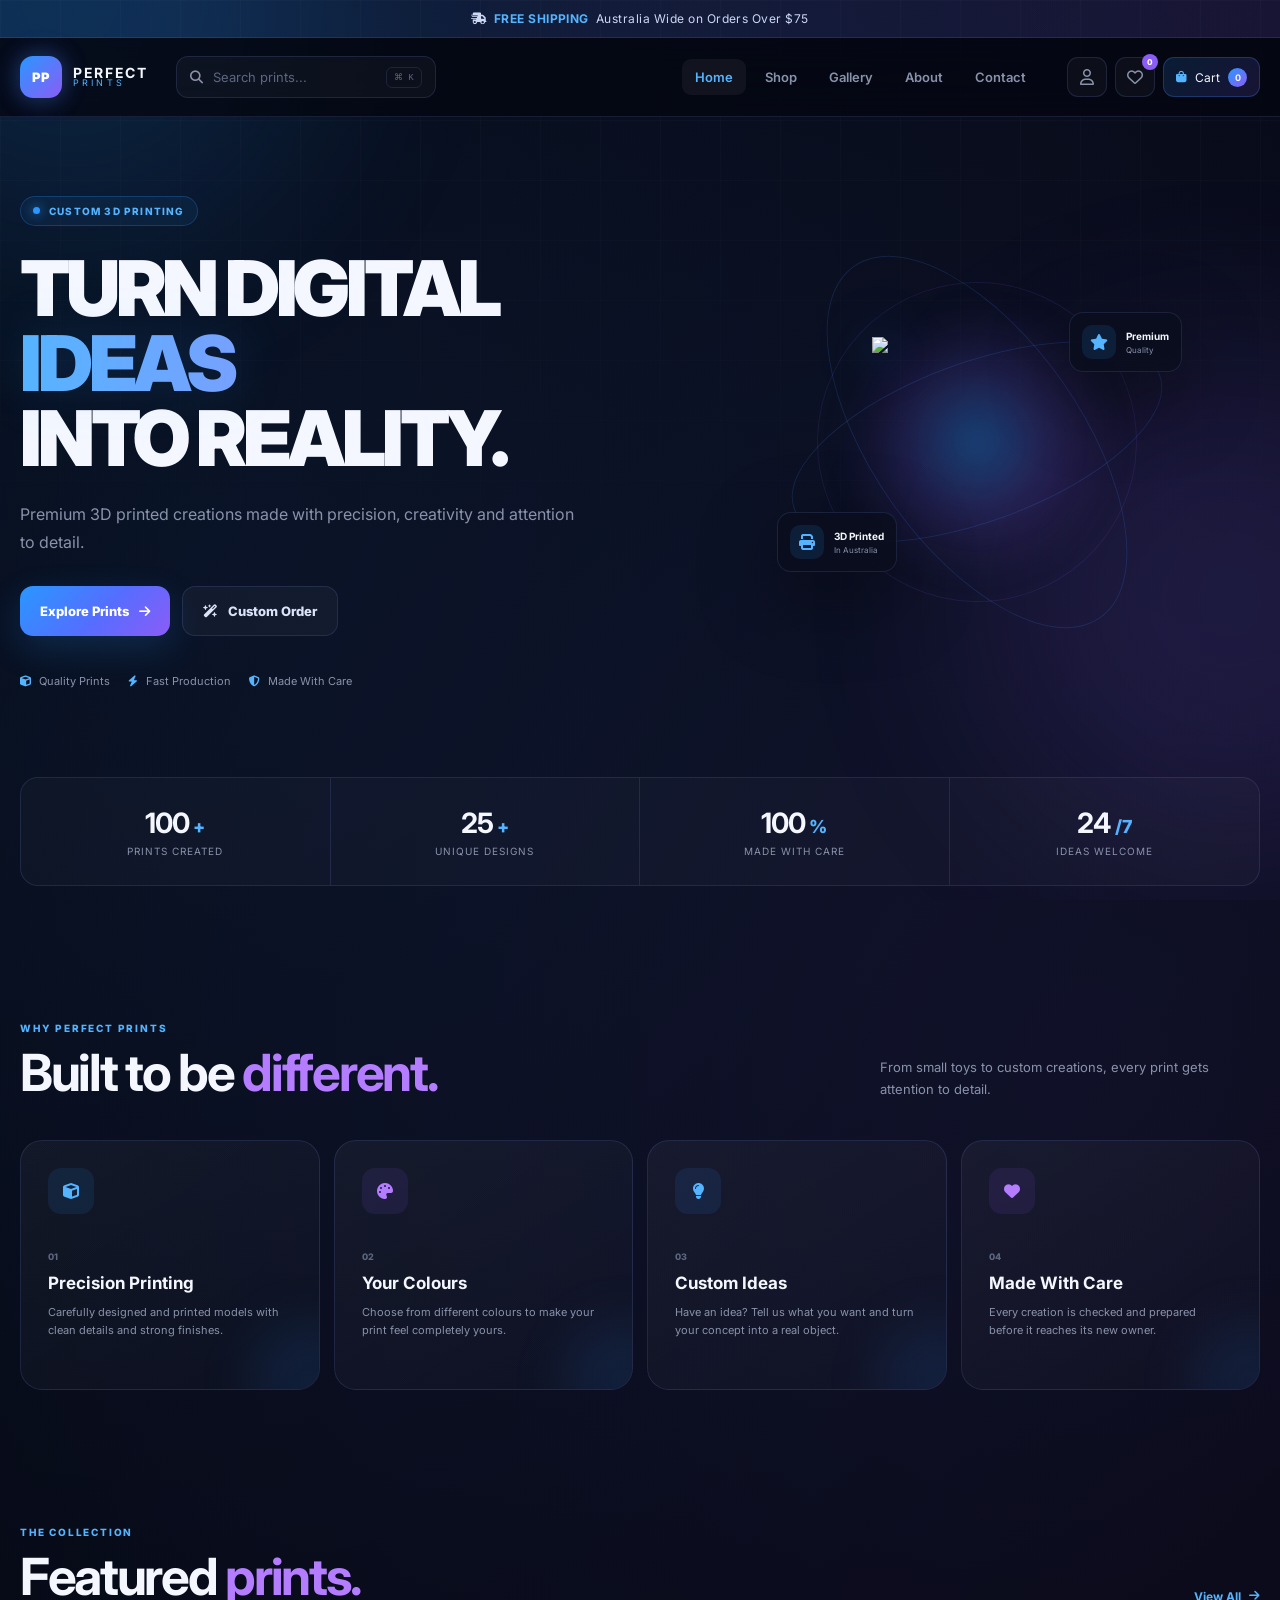
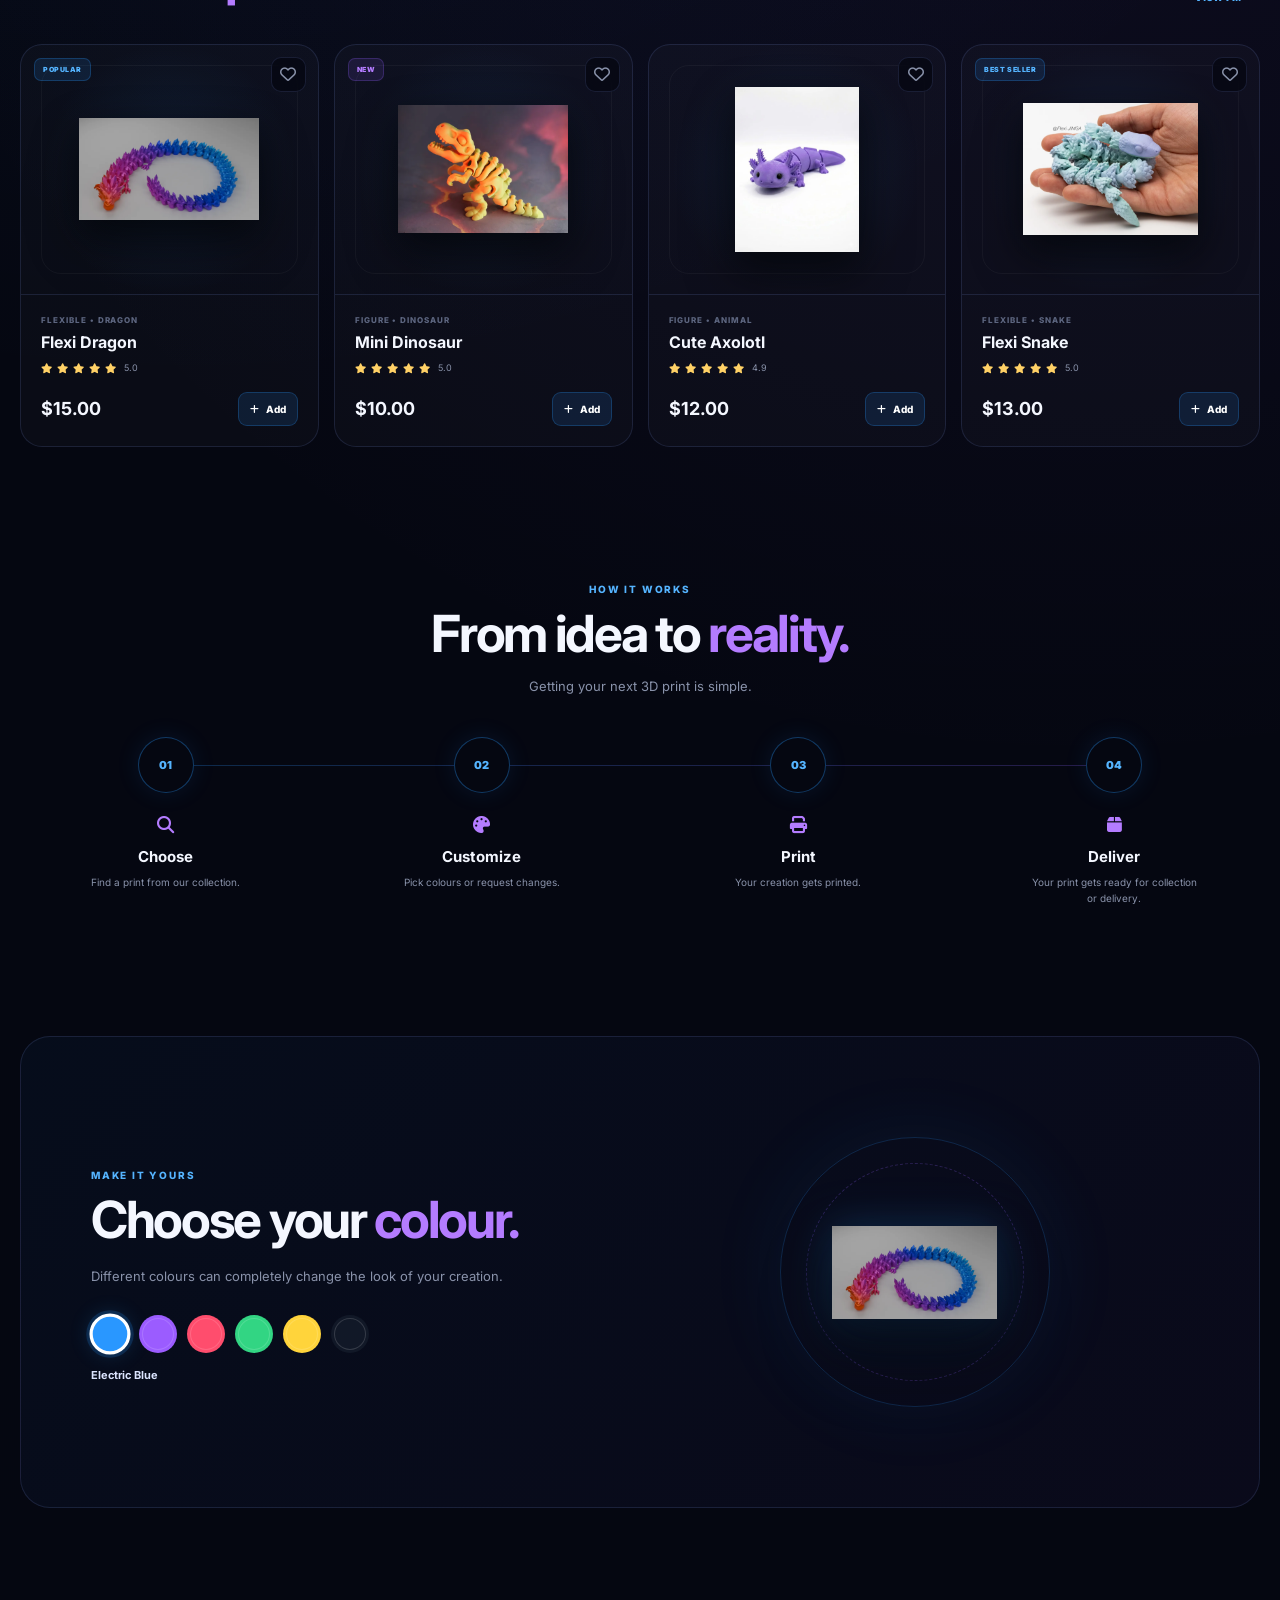
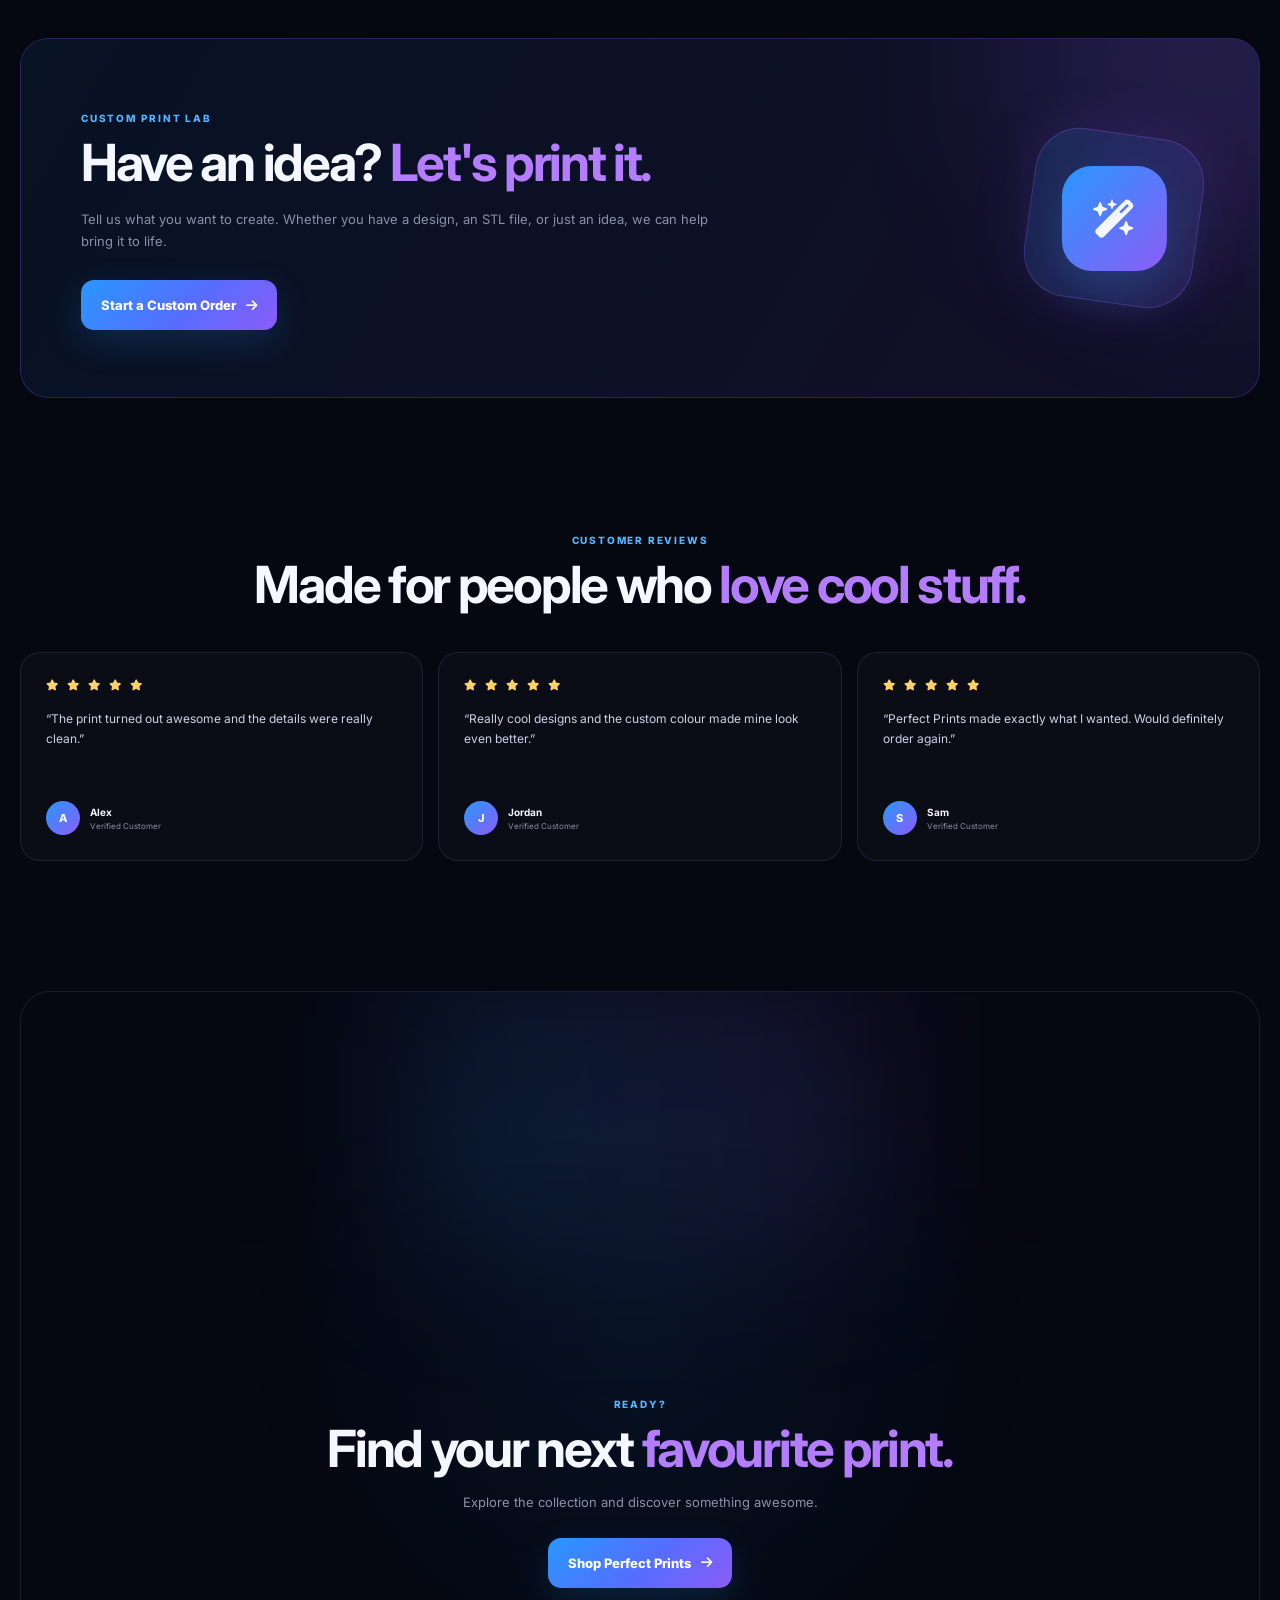
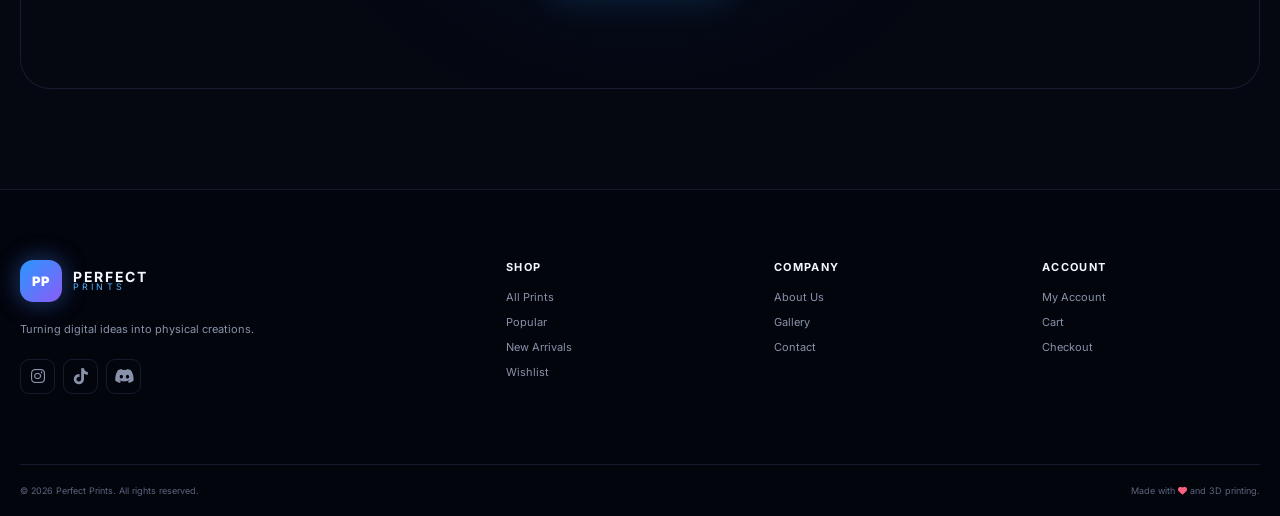
==== commit 932b2ad7: "Refactor index.html for icon updates and cleanup Replaced emoji icons with Font Awesome icons, remov" ====
--- a/index.html
+++ b/index.html
@@ -46,7 +46,7 @@
 
 <div class="sale-bar">
     <div class="sale-content">
-        <span>🚚</span>
+        <i class="fa-solid fa-truck-fast"></i>
         <strong>FREE SHIPPING</strong>
         <span>Australia Wide on Orders Over $75</span>
     </div>
@@ -61,8 +61,6 @@
 
     <div class="nav-shell">
 
-        <!-- LOGO -->
-
         <a href="index.html" class="logo">
             <div class="logo-mark">
                 <span>PP</span>
@@ -74,8 +72,6 @@
             </div>
         </a>
 
-
-        <!-- SEARCH -->
 
         <div class="search-box">
             <i class="fa-solid fa-magnifying-glass"></i>
@@ -91,34 +87,16 @@
         </div>
 
 
-        <!-- NAVIGATION -->
-
         <nav class="main-nav">
 
-            <a href="index.html" class="active">
-                Home
-            </a>
-
-            <a href="products.html">
-                Shop
-            </a>
-
-            <a href="gallery.html">
-                Gallery
-            </a>
-
-            <a href="about.html">
-                About
-            </a>
-
-            <a href="contact.html">
-                Contact
-            </a>
+            <a href="index.html" class="active">Home</a>
+            <a href="products.html">Shop</a>
+            <a href="gallery.html">Gallery</a>
+            <a href="about.html">About</a>
+            <a href="contact.html">Contact</a>
 
         </nav>
 
-
-        <!-- HEADER ACTIONS -->
 
         <div class="header-actions">
 
@@ -133,13 +111,15 @@
 
             <a href="cart.html" class="cart-button">
                 <i class="fa-solid fa-bag-shopping"></i>
-
                 <span>Cart</span>
-
                 <b id="cartCount">0</b>
             </a>
 
-            <button class="mobile-menu-button" id="mobileMenuButton">
+            <button
+                class="mobile-menu-button"
+                id="mobileMenuButton"
+                aria-label="Open menu"
+            >
                 <i class="fa-solid fa-bars"></i>
             </button>
 
@@ -147,8 +127,6 @@
 
     </div>
 
-
-    <!-- MOBILE MENU -->
 
     <div class="mobile-menu" id="mobileMenu">
 
@@ -183,10 +161,14 @@
 
 
 <!-- =========================================================
+     MAIN
+========================================================= -->
+
+<main>
+
+<!-- =========================================================
      HERO
 ========================================================= -->
-
-<main>
 
 <section class="hero">
 
@@ -224,8 +206,6 @@
         </div>
 
 
-        <!-- TRUST -->
-
         <div class="trust-row">
 
             <div class="trust-item">
@@ -260,26 +240,36 @@
 
             <div class="product-glow"></div>
 
+            <!-- REAL HERO IMAGE -->
             <div class="dragon-placeholder">
-                🐉
-            </div>
+                <img
+                    src="hero-dragon.png"
+                    alt="3D printed dragon"
+                >
+            </div>
+
 
             <div class="floating-card card-top">
+
                 <i class="fa-solid fa-star"></i>
 
                 <div>
                     <strong>Premium</strong>
                     <span>Quality</span>
                 </div>
-            </div>
+
+            </div>
+
 
             <div class="floating-card card-bottom">
+
                 <i class="fa-solid fa-print"></i>
 
                 <div>
                     <strong>3D Printed</strong>
                     <span>In Australia</span>
                 </div>
+
             </div>
 
         </div>
@@ -457,7 +447,7 @@
     <div class="product-grid" id="productGrid">
 
 
-        <!-- PRODUCT 1 -->
+        <!-- DRAGON -->
 
         <article
             class="product-card reveal"
@@ -474,15 +464,20 @@
                 <button
                     class="wishlist-button"
                     data-product="Flexi Dragon"
+                    aria-label="Add Flexi Dragon to wishlist"
                 >
                     <i class="fa-regular fa-heart"></i>
                 </button>
 
                 <div class="product-emoji">
-                    🐉
-                </div>
-
-            </div>
+                    <img
+                        src="dragon.jpg"
+                        alt="Flexi Dragon 3D print"
+                    >
+                </div>
+
+            </div>
+
 
             <div class="product-info">
 
@@ -493,7 +488,13 @@
                 <h3>Flexi Dragon</h3>
 
                 <div class="rating">
-                    <span>★★★★★</span>
+                    <span class="star-icons">
+                        <i class="fa-solid fa-star"></i>
+                        <i class="fa-solid fa-star"></i>
+                        <i class="fa-solid fa-star"></i>
+                        <i class="fa-solid fa-star"></i>
+                        <i class="fa-solid fa-star"></i>
+                    </span>
                     <small>5.0</small>
                 </div>
 
@@ -517,7 +518,7 @@
         </article>
 
 
-        <!-- PRODUCT 2 -->
+        <!-- DINOSAUR -->
 
         <article
             class="product-card reveal"
@@ -534,15 +535,20 @@
                 <button
                     class="wishlist-button"
                     data-product="Mini Dinosaur"
+                    aria-label="Add Mini Dinosaur to wishlist"
                 >
                     <i class="fa-regular fa-heart"></i>
                 </button>
 
                 <div class="product-emoji">
-                    🦖
-                </div>
-
-            </div>
+                    <img
+                        src="dinosaur.jpg"
+                        alt="Mini Dinosaur 3D print"
+                    >
+                </div>
+
+            </div>
+
 
             <div class="product-info">
 
@@ -553,7 +559,13 @@
                 <h3>Mini Dinosaur</h3>
 
                 <div class="rating">
-                    <span>★★★★★</span>
+                    <span class="star-icons">
+                        <i class="fa-solid fa-star"></i>
+                        <i class="fa-solid fa-star"></i>
+                        <i class="fa-solid fa-star"></i>
+                        <i class="fa-solid fa-star"></i>
+                        <i class="fa-solid fa-star"></i>
+                    </span>
                     <small>5.0</small>
                 </div>
 
@@ -577,7 +589,7 @@
         </article>
 
 
-        <!-- PRODUCT 3 -->
+        <!-- AXOLOTL -->
 
         <article
             class="product-card reveal"
@@ -590,15 +602,20 @@
                 <button
                     class="wishlist-button"
                     data-product="Cute Axolotl"
+                    aria-label="Add Cute Axolotl to wishlist"
                 >
                     <i class="fa-regular fa-heart"></i>
                 </button>
 
                 <div class="product-emoji">
-                    🦎
-                </div>
-
-            </div>
+                    <img
+                        src="axolotl.jpg"
+                        alt="Cute Axolotl 3D print"
+                    >
+                </div>
+
+            </div>
+
 
             <div class="product-info">
 
@@ -609,7 +626,13 @@
                 <h3>Cute Axolotl</h3>
 
                 <div class="rating">
-                    <span>★★★★★</span>
+                    <span class="star-icons">
+                        <i class="fa-solid fa-star"></i>
+                        <i class="fa-solid fa-star"></i>
+                        <i class="fa-solid fa-star"></i>
+                        <i class="fa-solid fa-star"></i>
+                        <i class="fa-solid fa-star"></i>
+                    </span>
                     <small>4.9</small>
                 </div>
 
@@ -633,7 +656,7 @@
         </article>
 
 
-        <!-- PRODUCT 4 -->
+        <!-- SNAKE -->
 
         <article
             class="product-card reveal"
@@ -650,15 +673,20 @@
                 <button
                     class="wishlist-button"
                     data-product="Flexi Snake"
+                    aria-label="Add Flexi Snake to wishlist"
                 >
                     <i class="fa-regular fa-heart"></i>
                 </button>
 
                 <div class="product-emoji">
-                    🐍
-                </div>
-
-            </div>
+                    <img
+                        src="snake.jpg"
+                        alt="Flexi Snake 3D print"
+                    >
+                </div>
+
+            </div>
+
 
             <div class="product-info">
 
@@ -669,7 +697,13 @@
                 <h3>Flexi Snake</h3>
 
                 <div class="rating">
-                    <span>★★★★★</span>
+                    <span class="star-icons">
+                        <i class="fa-solid fa-star"></i>
+                        <i class="fa-solid fa-star"></i>
+                        <i class="fa-solid fa-star"></i>
+                        <i class="fa-solid fa-star"></i>
+                        <i class="fa-solid fa-star"></i>
+                    </span>
                     <small>5.0</small>
                 </div>
 
@@ -692,7 +726,6 @@
 
         </article>
 
-
     </div>
 
 </section>
@@ -727,9 +760,7 @@
 
         <div class="process-step reveal">
 
-            <div class="step-number">
-                01
-            </div>
+            <div class="step-number">01</div>
 
             <i class="fa-solid fa-magnifying-glass"></i>
 
@@ -744,9 +775,7 @@
 
         <div class="process-step reveal">
 
-            <div class="step-number">
-                02
-            </div>
+            <div class="step-number">02</div>
 
             <i class="fa-solid fa-palette"></i>
 
@@ -761,9 +790,7 @@
 
         <div class="process-step reveal">
 
-            <div class="step-number">
-                03
-            </div>
+            <div class="step-number">03</div>
 
             <i class="fa-solid fa-print"></i>
 
@@ -778,9 +805,7 @@
 
         <div class="process-step reveal">
 
-            <div class="step-number">
-                04
-            </div>
+            <div class="step-number">04</div>
 
             <i class="fa-solid fa-box"></i>
 
@@ -826,41 +851,50 @@
                 class="colour active"
                 data-colour="Electric Blue"
                 style="--colour:#2997ff"
+                aria-label="Electric Blue"
             ></button>
 
             <button
                 class="colour"
                 data-colour="Purple"
                 style="--colour:#9b5cff"
+                aria-label="Purple"
             ></button>
 
             <button
                 class="colour"
                 data-colour="Red"
                 style="--colour:#ff4d6d"
+                aria-label="Red"
             ></button>
 
             <button
                 class="colour"
                 data-colour="Green"
                 style="--colour:#32d583"
+                aria-label="Green"
             ></button>
 
             <button
                 class="colour"
                 data-colour="Yellow"
                 style="--colour:#ffd43b"
+                aria-label="Yellow"
             ></button>
 
             <button
                 class="colour"
                 data-colour="Black"
                 style="--colour:#111827"
+                aria-label="Black"
             ></button>
 
         </div>
 
-        <strong class="selected-colour" id="selectedColour">
+        <strong
+            class="selected-colour"
+            id="selectedColour"
+        >
             Electric Blue
         </strong>
 
@@ -875,7 +909,10 @@
             class="preview-object"
             id="previewObject"
         >
-            🐉
+            <img
+                src="dragon.jpg"
+                alt="Dragon colour preview"
+            >
         </div>
 
     </div>
@@ -956,7 +993,11 @@
         <article class="review-card reveal">
 
             <div class="review-stars">
-                ★★★★★
+                <i class="fa-solid fa-star"></i>
+                <i class="fa-solid fa-star"></i>
+                <i class="fa-solid fa-star"></i>
+                <i class="fa-solid fa-star"></i>
+                <i class="fa-solid fa-star"></i>
             </div>
 
             <p>
@@ -965,12 +1006,14 @@
             </p>
 
             <div class="review-person">
+
                 <div class="avatar">A</div>
 
                 <div>
                     <strong>Alex</strong>
                     <span>Verified Customer</span>
                 </div>
+
             </div>
 
         </article>
@@ -979,7 +1022,11 @@
         <article class="review-card reveal">
 
             <div class="review-stars">
-                ★★★★★
+                <i class="fa-solid fa-star"></i>
+                <i class="fa-solid fa-star"></i>
+                <i class="fa-solid fa-star"></i>
+                <i class="fa-solid fa-star"></i>
+                <i class="fa-solid fa-star"></i>
             </div>
 
             <p>
@@ -988,12 +1035,14 @@
             </p>
 
             <div class="review-person">
+
                 <div class="avatar">J</div>
 
                 <div>
                     <strong>Jordan</strong>
                     <span>Verified Customer</span>
                 </div>
+
             </div>
 
         </article>
@@ -1002,7 +1051,11 @@
         <article class="review-card reveal">
 
             <div class="review-stars">
-                ★★★★★
+                <i class="fa-solid fa-star"></i>
+                <i class="fa-solid fa-star"></i>
+                <i class="fa-solid fa-star"></i>
+                <i class="fa-solid fa-star"></i>
+                <i class="fa-solid fa-star"></i>
             </div>
 
             <p>
@@ -1011,12 +1064,14 @@
             </p>
 
             <div class="review-person">
+
                 <div class="avatar">S</div>
 
                 <div>
                     <strong>Sam</strong>
                     <span>Verified Customer</span>
                 </div>
+
             </div>
 
         </article>
@@ -1065,7 +1120,6 @@
 
     <div class="footer-grid">
 
-
         <div class="footer-brand">
 
             <a href="index.html" class="logo">
@@ -1124,7 +1178,6 @@
             <a href="about.html">About Us</a>
             <a href="gallery.html">Gallery</a>
             <a href="contact.html">Contact</a>
-            <a href="reviews.html">Reviews</a>
 
         </div>
 
@@ -1207,13 +1260,19 @@
 </div>
 
 
+<!-- =========================================================
+     JAVASCRIPT
+========================================================= -->
+
 <script>
+
+const CART_KEY = "perfectPrintsCart";
+const WISHLIST_KEY = "perfectPrintsWishlist";
+
 
 /* =========================================================
    CART
 ========================================================= */
-
-const CART_KEY = "perfectPrintsCart";
 
 function getCart() {
     try {
@@ -1223,11 +1282,13 @@
     }
 }
 
+
 function saveCart(cart) {
     localStorage.setItem(CART_KEY, JSON.stringify(cart));
     updateCartCount();
 }
 
+
 function updateCartCount() {
 
     const cart = getCart();
@@ -1244,6 +1305,7 @@
         counter.textContent = count;
     }
 }
+
 
 function addToCart(product, price) {
 
@@ -1277,19 +1339,12 @@
 }
 
 
-/* =========================================================
-   ADD BUTTONS
-========================================================= */
-
 document.querySelectorAll(".add-button").forEach(button => {
 
     button.addEventListener("click", () => {
 
-        const product =
-            button.dataset.product;
-
-        const price =
-            button.dataset.price;
+        const product = button.dataset.product;
+        const price = button.dataset.price;
 
         addToCart(product, price);
 
@@ -1316,25 +1371,26 @@
 
     try {
         return JSON.parse(
-            localStorage.getItem("perfectPrintsWishlist")
+            localStorage.getItem(WISHLIST_KEY)
         ) || [];
-
     } catch {
         return [];
     }
 
 }
 
+
 function saveWishlist(list) {
 
     localStorage.setItem(
-        "perfectPrintsWishlist",
+        WISHLIST_KEY,
         JSON.stringify(list)
     );
 
     updateWishlistCount();
 
 }
+
 
 function updateWishlistCount() {
 
@@ -1349,15 +1405,24 @@
 
 }
 
+
 document.querySelectorAll(".wishlist-button").forEach(button => {
 
+    const product = button.dataset.product;
+
+    if (getWishlist().includes(product)) {
+
+        button.classList.add("liked");
+
+        button.innerHTML =
+            '<i class="fa-solid fa-heart"></i>';
+
+    }
+
+
     button.addEventListener("click", () => {
 
-        const product =
-            button.dataset.product;
-
-        let wishlist =
-            getWishlist();
+        let wishlist = getWishlist();
 
         const exists =
             wishlist.includes(product);
@@ -1413,20 +1478,29 @@
     const toast =
         document.getElementById("toast");
 
-    document.getElementById("toastTitle")
-        .textContent = title;
-
-    document.getElementById("toastMessage")
-        .textContent = message;
+    if (!toast) return;
+
+    const titleElement =
+        document.getElementById("toastTitle");
+
+    const messageElement =
+        document.getElementById("toastMessage");
+
+    if (titleElement) {
+        titleElement.textContent = title;
+    }
+
+    if (messageElement) {
+        messageElement.textContent = message;
+    }
 
     toast.classList.add("show");
 
     clearTimeout(toastTimer);
 
-    toastTimer =
-        setTimeout(() => {
-            toast.classList.remove("show");
-        }, 2800);
+    toastTimer = setTimeout(() => {
+        toast.classList.remove("show");
+    }, 2800);
 
 }
 
@@ -1441,26 +1515,33 @@
 const mobileMenu =
     document.getElementById("mobileMenu");
 
-mobileButton.addEventListener("click", () => {
-
-    mobileMenu.classList.toggle("open");
-
-    const icon =
-        mobileButton.querySelector("i");
-
-    if (mobileMenu.classList.contains("open")) {
-
-        icon.className =
-            "fa-solid fa-xmark";
-
-    } else {
-
-        icon.className =
-            "fa-solid fa-bars";
-
-    }
-
-});
+if (mobileButton && mobileMenu) {
+
+    mobileButton.addEventListener("click", () => {
+
+        mobileMenu.classList.toggle("open");
+
+        const icon =
+            mobileButton.querySelector("i");
+
+        if (
+            icon &&
+            mobileMenu.classList.contains("open")
+        ) {
+
+            icon.className =
+                "fa-solid fa-xmark";
+
+        } else if (icon) {
+
+            icon.className =
+                "fa-solid fa-bars";
+
+        }
+
+    });
+
+}
 
 
 /* =========================================================
@@ -1470,28 +1551,32 @@
 const searchInput =
     document.getElementById("searchInput");
 
-searchInput.addEventListener("input", () => {
-
-    const query =
-        searchInput.value
-            .toLowerCase()
-            .trim();
-
-    document.querySelectorAll(".product-card")
-        .forEach(card => {
-
-            const name =
-                card.dataset.name
-                    .toLowerCase();
-
-            card.style.display =
-                name.includes(query)
-                    ? ""
-                    : "none";
-
-        });
-
-});
+if (searchInput) {
+
+    searchInput.addEventListener("input", () => {
+
+        const query =
+            searchInput.value
+                .toLowerCase()
+                .trim();
+
+        document.querySelectorAll(".product-card")
+            .forEach(card => {
+
+                const name =
+                    (card.dataset.name || "")
+                        .toLowerCase();
+
+                card.style.display =
+                    name.includes(query)
+                        ? ""
+                        : "none";
+
+            });
+
+    });
+
+}
 
 
 /* =========================================================
@@ -1507,7 +1592,9 @@
 
         event.preventDefault();
 
-        searchInput.focus();
+        if (searchInput) {
+            searchInput.focus();
+        }
 
     }
 
@@ -1527,6 +1614,7 @@
 const previewObject =
     document.getElementById("previewObject");
 
+
 colours.forEach(colour => {
 
     colour.addEventListener("click", () => {
@@ -1540,17 +1628,25 @@
         const name =
             colour.dataset.colour;
 
-        selectedColour.textContent =
-            name;
-
-        previewObject.style.filter =
-            "drop-shadow(0 0 40px var(--selected))";
-
-        previewObject.style.setProperty(
-            "--selected",
-            getComputedStyle(colour)
-                .getPropertyValue("--colour")
-        );
+        if (selectedColour) {
+            selectedColour.textContent = name;
+        }
+
+        if (previewObject) {
+
+            const selected =
+                getComputedStyle(colour)
+                    .getPropertyValue("--colour");
+
+            previewObject.style.setProperty(
+                "--selected",
+                selected
+            );
+
+            previewObject.style.filter =
+                `drop-shadow(0 0 35px ${selected})`;
+
+        }
 
     });
 
@@ -1561,34 +1657,46 @@
    SCROLL REVEAL
 ========================================================= */
 
-const observer =
-    new IntersectionObserver(
-        entries => {
-
-            entries.forEach(entry => {
-
-                if (entry.isIntersecting) {
-
-                    entry.target.classList.add("visible");
-
-                    observer.unobserve(
-                        entry.target
-                    );
-
-                }
-
-            });
-
-        },
-        {
-            threshold: 0.12
-        }
-    );
-
-document.querySelectorAll(".reveal")
-    .forEach(element =>
+const revealElements =
+    document.querySelectorAll(".reveal");
+
+if ("IntersectionObserver" in window) {
+
+    const observer =
+        new IntersectionObserver(
+            entries => {
+
+                entries.forEach(entry => {
+
+                    if (entry.isIntersecting) {
+
+                        entry.target.classList.add("visible");
+
+                        observer.unobserve(
+                            entry.target
+                        );
+
+                    }
+
+                });
+
+            },
+            {
+                threshold: 0.12
+            }
+        );
+
+    revealElements.forEach(element =>
         observer.observe(element)
     );
+
+} else {
+
+    revealElements.forEach(element =>
+        element.classList.add("visible")
+    );
+
+}
 
 
 /* =========================================================
@@ -1598,64 +1706,74 @@
 const stats =
     document.querySelectorAll("[data-number]");
 
-const statsObserver =
-    new IntersectionObserver(
-        entries => {
-
-            entries.forEach(entry => {
-
-                if (!entry.isIntersecting)
-                    return;
-
-                const element =
-                    entry.target;
-
-                const target =
-                    Number(element.dataset.number);
-
-                let current = 0;
-
-                const increment =
-                    Math.max(
-                        1,
-                        Math.ceil(target / 35)
-                    );
-
-                const timer =
-                    setInterval(() => {
-
-                        current += increment;
-
-                        if (current >= target) {
-
-                            current = target;
-
-                            clearInterval(timer);
-
-                        }
-
-                        element.textContent =
-                            current;
-
-                    }, 35);
-
-                statsObserver.unobserve(element);
-
-            });
-
-        },
-        {
-            threshold: 0.7
-        }
+if ("IntersectionObserver" in window) {
+
+    const statsObserver =
+        new IntersectionObserver(
+            entries => {
+
+                entries.forEach(entry => {
+
+                    if (!entry.isIntersecting)
+                        return;
+
+                    const element =
+                        entry.target;
+
+                    const target =
+                        Number(element.dataset.number);
+
+                    let current = 0;
+
+                    const increment =
+                        Math.max(
+                            1,
+                            Math.ceil(target / 35)
+                        );
+
+                    const timer =
+                        setInterval(() => {
+
+                            current += increment;
+
+                            if (current >= target) {
+
+                                current = target;
+
+                                clearInterval(timer);
+
+                            }
+
+                            element.textContent =
+                                current;
+
+                        }, 35);
+
+                    statsObserver.unobserve(element);
+
+                });
+
+            },
+            {
+                threshold: 0.7
+            }
+        );
+
+    stats.forEach(stat =>
+        statsObserver.observe(stat)
     );
 
-stats.forEach(stat =>
-    statsObserver.observe(stat)
-);
+} else {
+
+    stats.forEach(stat => {
+        stat.textContent = stat.dataset.number;
+    });
+
+}
 
 
 /* =========================================================
-   INIT
+   INITIALISE
 ========================================================= */
 
 updateCartCount();
--- a/style.css
+++ b/style.css
@@ -1,47 +1,55 @@
-/* =========================================
+/* =========================================================
    PERFECT PRINTS
-   Main Website Styles
-========================================= */
+   FUTURISTIC 3D PRINTING WEBSITE
+   DARK / BLUE / PURPLE / GLASS
+========================================================= */
+
+
+/* =========================================================
+   VARIABLES
+========================================================= */
 
 :root {
-    --bg: #070a12;
-    --bg-secondary: #0b1020;
-
-    --panel: rgba(13, 18, 34, 0.78);
-    --panel-solid: #10162a;
-
-    --border: rgba(94, 126, 255, 0.22);
-    --border-bright: rgba(101, 126, 255, 0.45);
-
-    --blue: #4c7dff;
-    --blue-light: #78a0ff;
-
-    --purple: #8a5cff;
-    --purple-light: #a57dff;
-
-    --text: #f5f7ff;
-    --text-secondary: #a9b1c7;
-    --text-muted: #707991;
-
-    --success: #5ee6a8;
-
-    --radius: 18px;
-    --radius-small: 12px;
+
+    --bg: #050711;
+    --bg-2: #080b18;
+    --panel: rgba(13, 17, 34, 0.78);
+    --panel-solid: #0d1122;
+
+    --blue: #2997ff;
+    --blue-bright: #55b4ff;
+
+    --purple: #8b5cf6;
+    --purple-bright: #b47cff;
+
+    --white: #ffffff;
+    --text: #f4f7ff;
+    --muted: #8992aa;
+    --muted-2: #5d6680;
+
+    --border: rgba(120, 145, 220, 0.16);
+    --border-bright: rgba(80, 150, 255, 0.38);
 
     --shadow:
-        0 20px 60px rgba(0, 0, 0, 0.35);
+        0 25px 80px rgba(0, 0, 0, 0.45);
 
     --blue-glow:
-        0 0 35px rgba(76, 125, 255, 0.18);
+        0 0 35px rgba(41, 151, 255, 0.24);
 
     --purple-glow:
-        0 0 35px rgba(138, 92, 255, 0.18);
-}
-
-
-/* =========================================
+        0 0 35px rgba(139, 92, 246, 0.22);
+
+    --radius: 22px;
+    --radius-small: 14px;
+
+    --max-width: 1280px;
+
+}
+
+
+/* =========================================================
    RESET
-========================================= */
+========================================================= */
 
 * {
     margin: 0;
@@ -54,32 +62,31 @@
 }
 
 body {
+
     min-height: 100vh;
 
     background:
         radial-gradient(
-            circle at 15% 15%,
-            rgba(76, 125, 255, 0.08),
+            circle at 15% 10%,
+            rgba(41, 151, 255, 0.08),
             transparent 30%
         ),
         radial-gradient(
-            circle at 85% 30%,
-            rgba(138, 92, 255, 0.07),
-            transparent 28%
+            circle at 85% 20%,
+            rgba(139, 92, 246, 0.08),
+            transparent 30%
         ),
         var(--bg);
 
     color: var(--text);
 
     font-family:
-        Inter,
-        -apple-system,
-        BlinkMacSystemFont,
-        "Segoe UI",
+        "Inter",
         Arial,
         sans-serif;
 
     overflow-x: hidden;
+
 }
 
 a {
@@ -87,460 +94,213 @@
     text-decoration: none;
 }
 
+button,
+input {
+    font: inherit;
+}
+
 button {
-    font: inherit;
+    border: 0;
+    cursor: pointer;
 }
 
 img {
+    max-width: 100%;
     display: block;
-    max-width: 100%;
-}
-
-
-/* =========================================
+}
+
+
+/* =========================================================
    BACKGROUND
-========================================= */
-
-.background-glow {
+========================================================= */
+
+.background-effects {
     position: fixed;
+    inset: 0;
+
+    pointer-events: none;
+
+    overflow: hidden;
+
+    z-index: -10;
+}
+
+.glow {
+
+    position: absolute;
 
     width: 500px;
     height: 500px;
 
     border-radius: 50%;
 
-    filter: blur(120px);
-
-    pointer-events: none;
-
-    opacity: 0.25;
-
-    z-index: -1;
-}
-
-.glow-one {
+    filter: blur(100px);
+
+    opacity: 0.14;
+
+}
+
+.glow-blue {
+
+    background: var(--blue);
+
     top: -250px;
-    left: -200px;
-    background: var(--blue);
-}
-
-.glow-two {
-    right: -250px;
-    top: 500px;
+    left: -180px;
+
+}
+
+.glow-purple {
+
     background: var(--purple);
-}
-
-
-/* =========================================
-   NAVBAR
-========================================= */
-
-.navbar {
+
+    right: -200px;
+    top: 350px;
+
+}
+
+.grid-background {
+
+    position: absolute;
+    inset: 0;
+
+    background-image:
+        linear-gradient(
+            rgba(255,255,255,0.025) 1px,
+            transparent 1px
+        ),
+        linear-gradient(
+            90deg,
+            rgba(255,255,255,0.025) 1px,
+            transparent 1px
+        );
+
+    background-size: 60px 60px;
+
+    mask-image:
+        linear-gradient(
+            to bottom,
+            black,
+            transparent 75%
+        );
+
+}
+
+
+/* =========================================================
+   SALE BAR
+========================================================= */
+
+.sale-bar {
+
+    height: 38px;
+
+    display: flex;
+
+    align-items: center;
+    justify-content: center;
+
+    background:
+        linear-gradient(
+            90deg,
+            rgba(41,151,255,0.13),
+            rgba(139,92,246,0.13)
+        );
+
+    border-bottom:
+        1px solid var(--border);
+
+    color: #cdd8f5;
+
+    font-size: 12px;
+
+    letter-spacing: 0.04em;
+
+}
+
+.sale-content {
+
+    display: flex;
+
+    align-items: center;
+
+    gap: 7px;
+
+}
+
+.sale-content strong {
+    color: var(--blue-bright);
+}
+
+
+/* =========================================================
+   HEADER
+========================================================= */
+
+.site-header {
+
     position: sticky;
+
     top: 0;
+
     z-index: 1000;
 
-    width: 100%;
+    backdrop-filter: blur(20px);
+
+    background:
+        rgba(5, 7, 17, 0.78);
+
+    border-bottom:
+        1px solid var(--border);
+
+}
+
+.nav-shell {
+
+    width: min(
+        calc(100% - 40px),
+        var(--max-width)
+    );
+
+    min-height: 78px;
+
+    margin: auto;
 
     display: flex;
+
     align-items: center;
-    justify-content: space-between;
-
-    gap: 30px;
-
-    padding: 18px 6%;
-
-    background: rgba(7, 10, 18, 0.78);
-
-    border-bottom:
-        1px solid rgba(120, 150, 255, 0.12);
-
-    backdrop-filter: blur(22px);
-    -webkit-backdrop-filter: blur(22px);
-}
-
-
-/* Brand */
-
-.brand {
+
+    gap: 28px;
+
+}
+
+
+/* =========================================================
+   LOGO
+========================================================= */
+
+.logo {
+
     display: flex;
+
     align-items: center;
-    gap: 12px;
+
+    gap: 11px;
 
     flex-shrink: 0;
-}
-
-.brand-logo {
-    width: 44px;
-    height: 44px;
-
-    display: grid;
-    place-items: center;
-
-    border-radius: 13px;
-
-    background:
-        linear-gradient(
-            135deg,
-            var(--purple),
-            var(--blue)
-        );
-
-    color: white;
-
-    font-size: 14px;
-    font-weight: 900;
-
-    box-shadow:
-        0 0 25px rgba(99, 91, 255, 0.3);
-}
-
-.brand-text {
-    display: flex;
-    flex-direction: column;
-    gap: 2px;
-}
-
-.brand-text strong {
-    font-size: 15px;
-    letter-spacing: -0.2px;
-}
-
-.brand-text span {
-    color: var(--text-muted);
-
-    font-size: 10px;
-
-    letter-spacing: 0.8px;
-    text-transform: uppercase;
-}
-
-
-/* Navigation */
-
-.nav-links {
-    display: flex;
-    align-items: center;
-    gap: 7px;
-}
-
-.nav-links a {
-    position: relative;
-
-    padding: 9px 14px;
-
-    color: var(--text-secondary);
-
-    font-size: 13px;
-    font-weight: 600;
-
-    border-radius: 9px;
-
-    transition:
-        color 0.2s ease,
-        background 0.2s ease;
-}
-
-.nav-links a:hover,
-.nav-links a.active {
-    color: white;
-
-    background:
-        rgba(76, 125, 255, 0.09);
-}
-
-.nav-links a.active::after {
-    content: "";
-
-    position: absolute;
-
-    left: 50%;
-    bottom: 2px;
-
-    width: 4px;
-    height: 4px;
-
-    transform: translateX(-50%);
-
-    border-radius: 50%;
-
-    background: var(--blue);
-    box-shadow: 0 0 10px var(--blue);
-}
-
-
-/* Nav actions */
-
-.nav-actions {
-    display: flex;
-    align-items: center;
-    gap: 8px;
-}
-
-.icon-button {
-    position: relative;
-
-    width: 40px;
-    height: 40px;
-
-    display: grid;
-    place-items: center;
-
-    border:
-        1px solid rgba(120, 150, 255, 0.13);
-
-    border-radius: 10px;
-
-    background:
-        rgba(255, 255, 255, 0.025);
-
-    color: var(--text-secondary);
-
-    transition:
-        transform 0.2s ease,
-        border 0.2s ease,
-        color 0.2s ease;
-}
-
-.icon-button:hover {
-    transform: translateY(-2px);
-
-    color: white;
-
-    border-color:
-        var(--border-bright);
-
-    box-shadow:
-        var(--blue-glow);
-}
-
-.icon-button svg {
-    width: 18px;
-    height: 18px;
-
-    fill: none;
-
-    stroke: currentColor;
-    stroke-width: 1.7;
-
-    stroke-linecap: round;
-    stroke-linejoin: round;
-}
-
-.count {
-    position: absolute;
-
-    top: -5px;
-    right: -5px;
-
-    min-width: 17px;
-    height: 17px;
-
-    display: grid;
-    place-items: center;
-
-    padding: 0 4px;
-
-    border-radius: 50%;
-
-    background: var(--blue);
-
-    color: white;
-
-    font-size: 9px;
-    font-weight: 800;
-
-    border: 2px solid var(--bg);
-}
-
-.account-button {
-    padding: 10px 16px;
-
-    border-radius: 10px;
-
-    background:
-        linear-gradient(
-            135deg,
-            rgba(76, 125, 255, 0.15),
-            rgba(138, 92, 255, 0.12)
-        );
-
-    border:
-        1px solid rgba(112, 138, 255, 0.22);
-
-    font-size: 12px;
-    font-weight: 700;
-
-    transition: 0.2s ease;
-}
-
-.account-button:hover {
-    border-color: var(--border-bright);
-
-    box-shadow: var(--blue-glow);
-}
-
-
-/* Mobile menu */
-
-.mobile-menu {
-    display: none;
+
+}
+
+.logo-mark {
 
     width: 42px;
     height: 42px;
 
-    border: 1px solid var(--border);
-
-    border-radius: 10px;
-
-    background: transparent;
-
-    cursor: pointer;
-}
-
-.mobile-menu span {
-    display: block;
-
-    width: 20px;
-    height: 2px;
-
-    margin: 4px auto;
-
-    background: white;
-
-    border-radius: 5px;
-}
-
-.mobile-navigation {
-    display: none;
-}
-
-
-/* =========================================
-   HERO
-========================================= */
-
-.hero {
-    width: min(1200px, 88%);
-
-    min-height: 650px;
-
-    margin: auto;
-
     display: grid;
 
-    grid-template-columns:
-        1.05fr
-        0.95fr;
-
-    align-items: center;
-
-    gap: 70px;
-
-    padding: 90px 0;
-}
-
-
-/* Hero content */
-
-.hero-label,
-.section-label {
-    display: flex;
-    align-items: center;
-    gap: 10px;
-
-    color: var(--blue-light);
-
-    font-size: 10px;
-    font-weight: 800;
-
-    letter-spacing: 2px;
-}
-
-.label-line {
-    width: 28px;
-    height: 1px;
-
-    background: var(--blue);
-
-    box-shadow:
-        0 0 10px var(--blue);
-}
-
-.hero h1 {
-    max-width: 650px;
-
-    margin-top: 20px;
-
-    font-size:
-        clamp(50px, 7vw, 84px);
-
-    line-height: 0.98;
-
-    letter-spacing: -4px;
-}
-
-.hero h1 span {
-    display: block;
-
-    background:
-        linear-gradient(
-            90deg,
-            var(--blue-light),
-            var(--purple-light)
-        );
-
-    -webkit-background-clip: text;
-    background-clip: text;
-
-    color: transparent;
-}
-
-.hero-content > p {
-    max-width: 560px;
-
-    margin-top: 25px;
-
-    color: var(--text-secondary);
-
-    font-size: 16px;
-    line-height: 1.8;
-}
-
-
-/* Hero buttons */
-
-.hero-buttons {
-    display: flex;
-    align-items: center;
-
-    gap: 12px;
-
-    margin-top: 32px;
-}
-
-.primary-button,
-.secondary-button {
-    display: inline-flex;
-    align-items: center;
-    justify-content: center;
-
-    gap: 10px;
-
-    padding: 13px 19px;
-
-    border-radius: 11px;
-
-    font-size: 12px;
-    font-weight: 800;
-
-    transition:
-        transform 0.2s ease,
-        box-shadow 0.2s ease,
-        border 0.2s ease;
-}
-
-.primary-button {
+    place-items: center;
+
+    border-radius: 13px;
+
     background:
         linear-gradient(
             135deg,
@@ -548,100 +308,320 @@
             var(--purple)
         );
 
+    box-shadow:
+        0 0 25px rgba(41,151,255,0.3),
+        0 0 30px rgba(139,92,246,0.2);
+
+}
+
+.logo-mark span {
+
     color: white;
 
+    font-size: 13px;
+
+    font-weight: 900;
+
+}
+
+.logo-text {
+
+    display: flex;
+
+    flex-direction: column;
+
+    line-height: 0.9;
+
+}
+
+.logo-text strong {
+
+    font-size: 14px;
+
+    letter-spacing: 0.12em;
+
+}
+
+.logo-text span {
+
+    font-size: 9px;
+
+    color: var(--blue-bright);
+
+    letter-spacing: 0.35em;
+
+}
+
+
+/* =========================================================
+   SEARCH
+========================================================= */
+
+.search-box {
+
+    height: 42px;
+
+    width: 260px;
+
+    display: flex;
+
+    align-items: center;
+
+    gap: 10px;
+
+    padding: 0 13px;
+
+    border:
+        1px solid var(--border);
+
+    background:
+        rgba(255,255,255,0.035);
+
+    border-radius: 12px;
+
+    transition: 0.25s ease;
+
+}
+
+.search-box:focus-within {
+
+    border-color:
+        rgba(41,151,255,0.5);
+
     box-shadow:
-        0 10px 30px rgba(76, 125, 255, 0.2);
-}
-
-.primary-button:hover {
-    transform: translateY(-3px);
-
-    box-shadow:
-        0 15px 40px rgba(76, 125, 255, 0.32);
-}
-
-.primary-button svg,
-.view-all svg {
-    width: 16px;
-    height: 16px;
-
-    fill: none;
-
-    stroke: currentColor;
-    stroke-width: 2;
-
-    stroke-linecap: round;
-    stroke-linejoin: round;
-}
-
-.secondary-button {
+        0 0 25px rgba(41,151,255,0.1);
+
+}
+
+.search-box i {
+
+    color: var(--muted);
+
+    font-size: 13px;
+
+}
+
+.search-box input {
+
+    flex: 1;
+
+    width: 100%;
+
+    border: 0;
+
+    outline: 0;
+
+    background: transparent;
+
+    color: white;
+
+    font-size: 13px;
+
+}
+
+.search-box input::placeholder {
+    color: var(--muted-2);
+}
+
+.search-box kbd {
+
+    padding: 4px 7px;
+
     border:
-        1px solid rgba(120, 150, 255, 0.2);
-
-    background:
-        rgba(255, 255, 255, 0.025);
-
-    color: var(--text-secondary);
-}
-
-.secondary-button:hover {
+        1px solid var(--border);
+
+    border-radius: 6px;
+
+    color: var(--muted-2);
+
+    font-size: 9px;
+
+}
+
+
+/* =========================================================
+   NAVIGATION
+========================================================= */
+
+.main-nav {
+
+    display: flex;
+
+    align-items: center;
+
+    gap: 6px;
+
+    margin-left: auto;
+
+}
+
+.main-nav a {
+
+    padding: 10px 13px;
+
+    color: var(--muted);
+
+    font-size: 13px;
+
+    font-weight: 600;
+
+    border-radius: 9px;
+
+    transition: 0.25s ease;
+
+}
+
+.main-nav a:hover,
+.main-nav a.active {
+
+    color: white;
+
+    background:
+        rgba(255,255,255,0.05);
+
+}
+
+.main-nav a.active {
+
+    color: var(--blue-bright);
+
+}
+
+
+/* =========================================================
+   HEADER ACTIONS
+========================================================= */
+
+.header-actions {
+
+    display: flex;
+
+    align-items: center;
+
+    gap: 8px;
+
+}
+
+.icon-button {
+
+    position: relative;
+
+    width: 40px;
+    height: 40px;
+
+    display: grid;
+
+    place-items: center;
+
+    border:
+        1px solid var(--border);
+
+    border-radius: 11px;
+
+    background:
+        rgba(255,255,255,0.035);
+
+    color: var(--muted);
+
+    transition: 0.25s ease;
+
+}
+
+.icon-button:hover {
+
     color: white;
 
     border-color:
         var(--border-bright);
 
-    box-shadow: var(--blue-glow);
-}
-
-
-/* Hero stats */
-
-.hero-stats {
+    box-shadow:
+        var(--blue-glow);
+
+    transform: translateY(-2px);
+
+}
+
+.notification-dot {
+
+    position: absolute;
+
+    top: -4px;
+    right: -4px;
+
+    min-width: 16px;
+    height: 16px;
+
+    padding: 0 4px;
+
+    display: grid;
+    place-items: center;
+
+    border-radius: 50px;
+
+    background: var(--purple);
+
+    color: white;
+
+    font-size: 8px;
+
+    font-weight: 800;
+
+}
+
+.cart-button {
+
+    height: 40px;
+
     display: flex;
 
-    gap: 35px;
-
-    margin-top: 50px;
-}
-
-.hero-stats div {
-    display: flex;
-    flex-direction: column;
-
-    gap: 5px;
-}
-
-.hero-stats strong {
-    font-size: 21px;
-}
-
-.hero-stats span {
-    color: var(--text-muted);
-
-    font-size: 10px;
-
-    text-transform: uppercase;
-
-    letter-spacing: 1px;
-}
-
-
-/* Hero product */
-
-.hero-product {
-    position: relative;
-
-    display: flex;
-    justify-content: center;
     align-items: center;
-}
-
-.product-glow {
-    position: absolute;
-
-    width: 330px;
-    height: 330px;
+
+    gap: 8px;
+
+    padding: 0 12px;
+
+    border-radius: 11px;
+
+    background:
+        linear-gradient(
+            135deg,
+            rgba(41,151,255,0.15),
+            rgba(139,92,246,0.15)
+        );
+
+    border:
+        1px solid rgba(75,140,255,0.25);
+
+    font-size: 12px;
+
+    transition: 0.25s ease;
+
+}
+
+.cart-button:hover {
+
+    transform: translateY(-2px);
+
+    border-color:
+        rgba(75,150,255,0.5);
+
+    box-shadow:
+        var(--blue-glow);
+
+}
+
+.cart-button i {
+    color: var(--blue-bright);
+}
+
+.cart-button b {
+
+    min-width: 19px;
+    height: 19px;
+
+    display: grid;
+
+    place-items: center;
 
     border-radius: 50%;
 
@@ -652,752 +632,2193 @@
             var(--purple)
         );
 
-    filter: blur(100px);
-
-    opacity: 0.2;
-}
-
-.hero-image-card {
+    font-size: 9px;
+
+}
+
+.mobile-menu-button {
+    display: none;
+}
+
+
+/* =========================================================
+   MOBILE MENU
+========================================================= */
+
+.mobile-menu {
+
+    display: none;
+
+    width: min(
+        calc(100% - 24px),
+        500px
+    );
+
+    margin: 0 auto 12px;
+
+    padding: 10px;
+
+    border:
+        1px solid var(--border);
+
+    background:
+        rgba(10,13,27,0.96);
+
+    border-radius: 16px;
+
+}
+
+.mobile-menu.open {
+    display: block;
+}
+
+.mobile-menu a {
+
+    display: flex;
+
+    align-items: center;
+
+    gap: 13px;
+
+    padding: 13px;
+
+    color: var(--muted);
+
+    border-radius: 10px;
+
+}
+
+.mobile-menu a:hover {
+
+    color: white;
+
+    background:
+        rgba(255,255,255,0.05);
+
+}
+
+
+/* =========================================================
+   HERO
+========================================================= */
+
+.hero {
+
+    width: min(
+        calc(100% - 40px),
+        var(--max-width)
+    );
+
+    min-height: 650px;
+
+    margin: auto;
+
+    display: grid;
+
+    grid-template-columns:
+        1.05fr 0.95fr;
+
+    align-items: center;
+
+    gap: 50px;
+
+}
+
+.hero-left {
+    padding: 60px 0;
+}
+
+.hero-badge {
+
+    width: max-content;
+
+    display: flex;
+
+    align-items: center;
+
+    gap: 9px;
+
+    padding: 8px 12px;
+
+    border:
+        1px solid rgba(41,151,255,0.25);
+
+    border-radius: 50px;
+
+    background:
+        rgba(41,151,255,0.07);
+
+    color: var(--blue-bright);
+
+    font-size: 10px;
+
+    font-weight: 800;
+
+    letter-spacing: 0.12em;
+
+}
+
+.pulse-dot {
+
+    width: 7px;
+    height: 7px;
+
+    border-radius: 50%;
+
+    background: var(--blue);
+
+    box-shadow:
+        0 0 12px var(--blue);
+
+    animation: pulse 1.7s infinite;
+
+}
+
+@keyframes pulse {
+
+    0%,
+    100% {
+        opacity: 1;
+        transform: scale(1);
+    }
+
+    50% {
+        opacity: 0.45;
+        transform: scale(0.7);
+    }
+
+}
+
+.hero h1 {
+
+    margin-top: 25px;
+
+    max-width: 720px;
+
+    font-size:
+        clamp(48px, 6vw, 84px);
+
+    line-height: 0.98;
+
+    letter-spacing: -0.055em;
+
+    font-weight: 900;
+
+}
+
+.hero h1 span {
+
+    display: block;
+
+    background:
+        linear-gradient(
+            90deg,
+            var(--blue-bright),
+            var(--purple-bright)
+        );
+
+    -webkit-background-clip: text;
+    background-clip: text;
+
+    color: transparent;
+
+    filter:
+        drop-shadow(
+            0 0 25px rgba(41,151,255,0.15)
+        );
+
+}
+
+.hero-left > p {
+
+    max-width: 570px;
+
+    margin-top: 24px;
+
+    color: var(--muted);
+
+    font-size: 16px;
+
+    line-height: 1.75;
+
+}
+
+
+/* =========================================================
+   BUTTONS
+========================================================= */
+
+.hero-buttons {
+
+    display: flex;
+
+    align-items: center;
+
+    gap: 12px;
+
+    margin-top: 30px;
+
+}
+
+.primary-button,
+.secondary-button {
+
+    min-height: 50px;
+
+    display: inline-flex;
+
+    align-items: center;
+
+    justify-content: center;
+
+    gap: 10px;
+
+    padding: 0 20px;
+
+    border-radius: 13px;
+
+    font-size: 13px;
+
+    font-weight: 800;
+
+    transition:
+        transform 0.25s ease,
+        box-shadow 0.25s ease,
+        border-color 0.25s ease;
+
+}
+
+.primary-button {
+
+    color: white;
+
+    background:
+        linear-gradient(
+            135deg,
+            var(--blue),
+            #566dff 55%,
+            var(--purple)
+        );
+
+    box-shadow:
+        0 12px 35px rgba(41,151,255,0.18);
+
+}
+
+.primary-button:hover {
+
+    transform: translateY(-3px);
+
+    box-shadow:
+        0 18px 45px rgba(41,151,255,0.28);
+
+}
+
+.secondary-button {
+
+    border:
+        1px solid var(--border);
+
+    background:
+        rgba(255,255,255,0.035);
+
+    color: #dbe3f8;
+
+}
+
+.secondary-button:hover {
+
+    transform: translateY(-3px);
+
+    border-color:
+        rgba(139,92,246,0.45);
+
+    box-shadow:
+        var(--purple-glow);
+
+}
+
+
+/* =========================================================
+   TRUST
+========================================================= */
+
+.trust-row {
+
+    display: flex;
+
+    flex-wrap: wrap;
+
+    gap: 18px;
+
+    margin-top: 38px;
+
+}
+
+.trust-item {
+
+    display: flex;
+
+    align-items: center;
+
+    gap: 8px;
+
+    color: var(--muted);
+
+    font-size: 11px;
+
+}
+
+.trust-item i {
+
+    color: var(--blue-bright);
+
+}
+
+
+/* =========================================================
+   HERO VISUAL
+========================================================= */
+
+.hero-right {
+
     position: relative;
 
-    width: min(470px, 100%);
-
-    padding: 14px;
+    min-height: 540px;
+
+    display: grid;
+
+    place-items: center;
+
+}
+
+.hero-product {
+
+    position: relative;
+
+    width: 380px;
+    height: 380px;
+
+    display: grid;
+
+    place-items: center;
+
+}
+
+.product-glow {
+
+    position: absolute;
+
+    width: 280px;
+    height: 280px;
+
+    border-radius: 50%;
+
+    background:
+        radial-gradient(
+            circle,
+            rgba(41,151,255,0.3),
+            rgba(139,92,246,0.14),
+            transparent 70%
+        );
+
+    filter: blur(15px);
+
+}
+
+.dragon-placeholder {
+
+    position: relative;
+
+    z-index: 3;
+
+    width: 240px;
+    height: 240px;
+
+    display: grid;
+
+    place-items: center;
+
+    font-size: 155px;
+
+    border-radius: 50%;
+
+    background:
+        radial-gradient(
+            circle,
+            rgba(41,151,255,0.08),
+            transparent 65%
+        );
+
+    filter:
+        drop-shadow(
+            0 0 25px rgba(41,151,255,0.3)
+        );
+
+    animation:
+        floatDragon 5s ease-in-out infinite;
+
+}
+
+@keyframes floatDragon {
+
+    0%,
+    100% {
+        transform: translateY(0) rotate(-2deg);
+    }
+
+    50% {
+        transform: translateY(-16px) rotate(2deg);
+    }
+
+}
+
+.hero-orbit {
+
+    position: absolute;
 
     border:
-        1px solid rgba(120, 150, 255, 0.18);
-
-    border-radius: 22px;
+        1px solid rgba(70,145,255,0.16);
+
+    border-radius: 50%;
+
+    transform: rotate(-20deg);
+
+}
+
+.orbit-one {
+
+    width: 390px;
+    height: 160px;
+
+    animation:
+        orbit 9s linear infinite;
+
+}
+
+.orbit-two {
+
+    width: 430px;
+    height: 210px;
+
+    transform: rotate(55deg);
+
+    animation:
+        orbit 12s linear infinite reverse;
+
+}
+
+.orbit-three {
+
+    width: 320px;
+    height: 320px;
+
+    border-color:
+        rgba(139,92,246,0.12);
+
+    animation:
+        orbit 15s linear infinite;
+
+}
+
+@keyframes orbit {
+
+    from {
+        transform: rotate(0deg);
+    }
+
+    to {
+        transform: rotate(360deg);
+    }
+
+}
+
+.floating-card {
+
+    position: absolute;
+
+    z-index: 5;
+
+    display: flex;
+
+    align-items: center;
+
+    gap: 10px;
+
+    padding: 12px;
+
+    border:
+        1px solid var(--border);
+
+    border-radius: 14px;
+
+    background:
+        rgba(9,13,27,0.78);
+
+    backdrop-filter: blur(15px);
+
+    box-shadow:
+        var(--shadow);
+
+    animation:
+        floatCard 4s ease-in-out infinite;
+
+}
+
+.floating-card i {
+
+    width: 34px;
+    height: 34px;
+
+    display: grid;
+
+    place-items: center;
+
+    border-radius: 10px;
+
+    background:
+        rgba(41,151,255,0.12);
+
+    color: var(--blue-bright);
+
+}
+
+.floating-card strong {
+
+    display: block;
+
+    font-size: 10px;
+
+}
+
+.floating-card span {
+
+    display: block;
+
+    margin-top: 3px;
+
+    color: var(--muted);
+
+    font-size: 8px;
+
+}
+
+.card-top {
+
+    top: 60px;
+    right: -15px;
+
+}
+
+.card-bottom {
+
+    bottom: 60px;
+    left: -10px;
+
+    animation-delay: -2s;
+
+}
+
+@keyframes floatCard {
+
+    0%,
+    100% {
+        transform: translateY(0);
+    }
+
+    50% {
+        transform: translateY(-9px);
+    }
+
+}
+
+
+/* =========================================================
+   STATS
+========================================================= */
+
+.stats-section {
+
+    width: min(
+        calc(100% - 40px),
+        var(--max-width)
+    );
+
+    margin: 10px auto 0;
+
+}
+
+.stats-grid {
+
+    display: grid;
+
+    grid-template-columns:
+        repeat(4, 1fr);
+
+    border:
+        1px solid var(--border);
+
+    border-radius: 18px;
+
+    overflow: hidden;
+
+    background:
+        rgba(255,255,255,0.025);
+
+}
+
+.stat {
+
+    position: relative;
+
+    padding: 28px 25px;
+
+    text-align: center;
+
+    border-right:
+        1px solid var(--border);
+
+}
+
+.stat:last-child {
+    border-right: 0;
+}
+
+.stat strong {
+
+    font-size: 28px;
+
+    letter-spacing: -0.04em;
+
+}
+
+.stat > span {
+
+    color: var(--blue-bright);
+
+    font-size: 18px;
+
+    font-weight: 800;
+
+}
+
+.stat p {
+
+    margin-top: 5px;
+
+    color: var(--muted);
+
+    font-size: 10px;
+
+    text-transform: uppercase;
+
+    letter-spacing: 0.1em;
+
+}
+
+
+/* =========================================================
+   SECTIONS
+========================================================= */
+
+.section {
+
+    width: min(
+        calc(100% - 40px),
+        var(--max-width)
+    );
+
+    margin: 130px auto 0;
+
+}
+
+.section-heading {
+
+    display: flex;
+
+    align-items: end;
+
+    justify-content: space-between;
+
+    gap: 30px;
+
+    margin-bottom: 40px;
+
+}
+
+.section-heading.centered {
+
+    display: block;
+
+    text-align: center;
+
+}
+
+.section-label {
+
+    display: inline-block;
+
+    color: var(--blue-bright);
+
+    font-size: 10px;
+
+    font-weight: 800;
+
+    letter-spacing: 0.18em;
+
+}
+
+.section-heading h2,
+.colour-content h2,
+.custom-content h2,
+.final-cta h2 {
+
+    margin-top: 10px;
+
+    font-size:
+        clamp(32px, 4vw, 52px);
+
+    line-height: 1.05;
+
+    letter-spacing: -0.045em;
+
+}
+
+.section-heading h2 span,
+.colour-content h2 span,
+.custom-content h2 span,
+.final-cta h2 span {
+
+    color: var(--purple-bright);
+
+}
+
+.section-heading > p {
+
+    max-width: 380px;
+
+    color: var(--muted);
+
+    font-size: 13px;
+
+    line-height: 1.7;
+
+}
+
+.centered p {
+
+    margin: 15px auto 0;
+
+}
+
+
+/* =========================================================
+   FEATURES
+========================================================= */
+
+.feature-grid {
+
+    display: grid;
+
+    grid-template-columns:
+        repeat(4, 1fr);
+
+    gap: 14px;
+
+}
+
+.feature-card {
+
+    position: relative;
+
+    padding: 27px;
+
+    min-height: 250px;
+
+    overflow: hidden;
+
+    border:
+        1px solid var(--border);
+
+    border-radius: var(--radius);
 
     background:
         linear-gradient(
             145deg,
-            rgba(22, 29, 52, 0.85),
-            rgba(9, 13, 25, 0.85)
+            rgba(255,255,255,0.045),
+            rgba(255,255,255,0.015)
         );
 
+    transition:
+        transform 0.3s ease,
+        border-color 0.3s ease,
+        box-shadow 0.3s ease;
+
+}
+
+.feature-card::after {
+
+    content: "";
+
+    position: absolute;
+
+    width: 120px;
+    height: 120px;
+
+    right: -50px;
+    bottom: -50px;
+
+    border-radius: 50%;
+
+    background:
+        rgba(41,151,255,0.1);
+
+    filter: blur(25px);
+
+}
+
+.feature-card:hover {
+
+    transform: translateY(-7px);
+
+    border-color:
+        var(--border-bright);
+
     box-shadow:
-        0 35px 80px rgba(0, 0, 0, 0.45),
-        0 0 50px rgba(76, 125, 255, 0.08);
-
-    backdrop-filter: blur(20px);
+        var(--blue-glow);
+
+}
+
+.feature-icon {
+
+    width: 46px;
+    height: 46px;
+
+    display: grid;
+
+    place-items: center;
+
+    border-radius: 13px;
+
+    margin-bottom: 30px;
+
+}
+
+.feature-icon.blue {
+
+    color: var(--blue-bright);
+
+    background:
+        rgba(41,151,255,0.1);
+
+}
+
+.feature-icon.purple {
+
+    color: var(--purple-bright);
+
+    background:
+        rgba(139,92,246,0.1);
+
+}
+
+.feature-card > span {
+
+    color: var(--muted-2);
+
+    font-size: 9px;
+
+    font-weight: 800;
+
+}
+
+.feature-card h3 {
+
+    margin-top: 9px;
+
+    font-size: 17px;
+
+}
+
+.feature-card p {
+
+    margin-top: 10px;
+
+    color: var(--muted);
+
+    font-size: 11px;
+
+    line-height: 1.7;
+
+}
+
+
+/* =========================================================
+   PRODUCTS
+========================================================= */
+
+.view-all {
+
+    display: flex;
+
+    align-items: center;
+
+    gap: 8px;
+
+    color: var(--blue-bright);
+
+    font-size: 12px;
+
+    font-weight: 700;
+
+}
+
+.view-all:hover {
+    color: white;
+}
+
+.product-grid {
+
+    display: grid;
+
+    grid-template-columns:
+        repeat(4, 1fr);
+
+    gap: 15px;
+
+}
+
+.product-card {
+
+    overflow: hidden;
+
+    border:
+        1px solid var(--border);
+
+    border-radius: var(--radius);
+
+    background:
+        rgba(255,255,255,0.025);
+
+    transition:
+        transform 0.3s ease,
+        border-color 0.3s ease,
+        box-shadow 0.3s ease;
+
+}
+
+.product-card:hover {
+
+    transform: translateY(-7px);
+
+    border-color:
+        rgba(41,151,255,0.35);
+
+    box-shadow:
+        0 25px 60px rgba(0,0,0,0.35);
+
+}
+
+.product-image {
+
+    position: relative;
+
+    height: 250px;
+
+    display: grid;
+
+    place-items: center;
+
+    overflow: hidden;
+
+    background:
+        radial-gradient(
+            circle at center,
+            rgba(41,151,255,0.1),
+            transparent 65%
+        );
+
+    border-bottom:
+        1px solid var(--border);
+
+}
+
+.product-image::before {
+
+    content: "";
+
+    position: absolute;
+
+    inset: 20px;
+
+    border-radius: 20px;
+
+    border:
+        1px solid rgba(255,255,255,0.04);
+
+}
+
+.product-emoji {
+
+    position: relative;
+
+    z-index: 2;
+
+    font-size: 100px;
+
+    filter:
+        drop-shadow(
+            0 15px 20px rgba(0,0,0,0.4)
+        );
+
+    transition:
+        transform 0.35s ease;
+
+}
+
+.product-card:hover .product-emoji {
 
     transform:
-        perspective(1000px)
-        rotateY(-4deg)
-        rotateX(2deg);
-
-    transition: transform 0.4s ease;
-}
-
-.hero-image-card:hover {
-    transform:
-        perspective(1000px)
-        rotateY(0deg)
-        rotateX(0deg)
-        translateY(-5px);
-}
-
-.image-top {
+        translateY(-8px)
+        scale(1.07)
+        rotate(2deg);
+
+}
+
+.product-badge {
+
     position: absolute;
 
-    top: 28px;
-    left: 28px;
-    right: 28px;
-
-    z-index: 2;
-
-    display: flex;
-    align-items: center;
-    justify-content: space-between;
-}
-
-.image-top span {
-    padding: 7px 10px;
+    z-index: 5;
+
+    top: 13px;
+    left: 13px;
+
+    padding: 6px 8px;
 
     border-radius: 7px;
 
     background:
-        rgba(7, 10, 18, 0.7);
+        rgba(41,151,255,0.12);
 
     border:
-        1px solid rgba(120, 150, 255, 0.2);
-
-    font-size: 9px;
-    font-weight: 800;
-
-    letter-spacing: 1px;
-}
-
-.image-top a {
+        1px solid rgba(41,151,255,0.25);
+
+    color: var(--blue-bright);
+
+    font-size: 7px;
+
+    font-weight: 900;
+
+    letter-spacing: 0.08em;
+
+}
+
+.product-badge.new {
+
+    color: var(--purple-bright);
+
+    background:
+        rgba(139,92,246,0.12);
+
+    border-color:
+        rgba(139,92,246,0.25);
+
+}
+
+.wishlist-button {
+
+    position: absolute;
+
+    z-index: 5;
+
+    top: 12px;
+    right: 12px;
+
     width: 35px;
     height: 35px;
 
     display: grid;
+
     place-items: center;
 
-    border-radius: 50%;
-
-    background:
-        rgba(7, 10, 18, 0.7);
-
     border:
-        1px solid rgba(120, 150, 255, 0.2);
-}
-
-.image-top svg {
-    width: 15px;
-    height: 15px;
-
-    fill: none;
-
-    stroke: white;
-    stroke-width: 2;
-}
-
-.hero-image-card img {
-    width: 100%;
-    height: 440px;
-
-    object-fit: cover;
-
-    border-radius: 14px;
-
-    background: #111827;
-}
-
-.image-info {
+        1px solid var(--border);
+
+    border-radius: 10px;
+
+    background:
+        rgba(5,7,17,0.7);
+
+    backdrop-filter: blur(10px);
+
+    color: var(--muted);
+
+    transition: 0.25s ease;
+
+}
+
+.wishlist-button:hover {
+
+    color: #ff6b9d;
+
+    border-color:
+        rgba(255,107,157,0.3);
+
+}
+
+.wishlist-button.liked {
+
+    color: #ff6b9d;
+
+}
+
+.product-info {
+
+    padding: 20px;
+
+}
+
+.product-category {
+
+    color: var(--muted-2);
+
+    font-size: 8px;
+
+    font-weight: 800;
+
+    letter-spacing: 0.12em;
+
+}
+
+.product-info h3 {
+
+    margin-top: 7px;
+
+    font-size: 16px;
+
+}
+
+.rating {
+
     display: flex;
-    align-items: flex-end;
+
+    align-items: center;
+
+    gap: 7px;
+
+    margin-top: 10px;
+
+}
+
+.rating span {
+
+    color: #ffd166;
+
+    font-size: 10px;
+
+    letter-spacing: 1px;
+
+}
+
+.rating small {
+
+    color: var(--muted);
+
+    font-size: 9px;
+
+}
+
+.product-bottom {
+
+    display: flex;
+
+    align-items: center;
+
     justify-content: space-between;
 
-    padding: 18px 8px 6px;
-}
-
-.image-info span {
-    color: var(--text-muted);
+    gap: 10px;
+
+    margin-top: 18px;
+
+}
+
+.product-bottom strong {
+
+    font-size: 18px;
+
+}
+
+.add-button {
+
+    height: 34px;
+
+    display: flex;
+
+    align-items: center;
+
+    gap: 7px;
+
+    padding: 0 11px;
+
+    border-radius: 9px;
+
+    color: white;
+
+    background:
+        rgba(41,151,255,0.12);
+
+    border:
+        1px solid rgba(41,151,255,0.25);
 
     font-size: 10px;
 
-    text-transform: uppercase;
-    letter-spacing: 1px;
-}
-
-.image-info h2 {
-    margin-top: 4px;
-
-    font-size: 20px;
-}
-
-.image-info > strong {
-    font-size: 20px;
-}
-
-
-/* =========================================
-   FEATURED SECTION
-========================================= */
-
-.featured-section,
-.why-section {
-    width: min(1200px, 88%);
-
-    margin: auto;
-
-    padding: 80px 0;
-}
-
-.section-heading {
-    display: flex;
-    align-items: flex-end;
-    justify-content: space-between;
-
-    gap: 30px;
-
-    margin-bottom: 35px;
-}
-
-.section-heading h2,
-.why-content h2,
-.custom-section h2 {
-    margin-top: 12px;
-
-    font-size:
-        clamp(30px, 4vw, 48px);
-
-    line-height: 1.05;
-
-    letter-spacing: -2px;
-}
-
-.section-heading h2 span,
-.why-content h2 span,
-.custom-section h2 span {
-    color: var(--blue-light);
-}
-
-.view-all {
-    display: inline-flex;
-    align-items: center;
-
-    gap: 8px;
-
-    color: var(--text-secondary);
-
-    font-size: 12px;
-    font-weight: 700;
-}
-
-.view-all:hover {
-    color: white;
-}
-
-
-/* Product grid */
-
-.product-grid {
+    font-weight: 800;
+
+    transition: 0.25s ease;
+
+}
+
+.add-button:hover {
+
+    background:
+        var(--blue);
+
+    border-color:
+        var(--blue);
+
+    box-shadow:
+        0 8px 20px rgba(41,151,255,0.2);
+
+}
+
+
+/* =========================================================
+   PROCESS
+========================================================= */
+
+.process {
+
+    position: relative;
+
     display: grid;
 
     grid-template-columns:
         repeat(4, 1fr);
 
-    gap: 17px;
-}
-
-.product-card {
+    gap: 25px;
+
+}
+
+.process-line {
+
+    position: absolute;
+
+    top: 28px;
+
+    left: 12%;
+
+    right: 12%;
+
+    height: 1px;
+
+    background:
+        linear-gradient(
+            90deg,
+            var(--blue),
+            var(--purple)
+        );
+
+    opacity: 0.25;
+
+}
+
+.process-step {
+
+    position: relative;
+
+    z-index: 2;
+
+    text-align: center;
+
+}
+
+.step-number {
+
+    width: 56px;
+    height: 56px;
+
+    margin: 0 auto 22px;
+
+    display: grid;
+
+    place-items: center;
+
+    border-radius: 50%;
+
+    border:
+        1px solid rgba(41,151,255,0.35);
+
+    background:
+        var(--bg);
+
+    color: var(--blue-bright);
+
+    font-size: 11px;
+
+    font-weight: 900;
+
+    box-shadow:
+        0 0 25px rgba(41,151,255,0.1);
+
+}
+
+.process-step > i {
+
+    color: var(--purple-bright);
+
+    font-size: 17px;
+
+}
+
+.process-step h3 {
+
+    margin-top: 12px;
+
+    font-size: 15px;
+
+}
+
+.process-step p {
+
+    max-width: 170px;
+
+    margin: 8px auto 0;
+
+    color: var(--muted);
+
+    font-size: 10px;
+
+    line-height: 1.6;
+
+}
+
+
+/* =========================================================
+   COLOUR
+========================================================= */
+
+.colour-section {
+
+    display: grid;
+
+    grid-template-columns:
+        1fr 1fr;
+
+    align-items: center;
+
+    min-height: 450px;
+
+    padding: 70px;
+
+    border:
+        1px solid var(--border);
+
+    border-radius: 30px;
+
+    background:
+        linear-gradient(
+            135deg,
+            rgba(41,151,255,0.045),
+            rgba(139,92,246,0.045)
+        );
+
     overflow: hidden;
 
+}
+
+.colour-content p {
+
+    max-width: 430px;
+
+    margin-top: 18px;
+
+    color: var(--muted);
+
+    font-size: 13px;
+
+    line-height: 1.7;
+
+}
+
+.colour-selector {
+
+    display: flex;
+
+    gap: 10px;
+
+    margin-top: 28px;
+
+}
+
+.colour {
+
+    position: relative;
+
+    width: 38px;
+    height: 38px;
+
+    border-radius: 50%;
+
+    background: var(--colour);
+
     border:
-        1px solid rgba(120, 150, 255, 0.13);
-
-    border-radius: var(--radius);
-
-    background:
-        rgba(14, 19, 35, 0.68);
-
-    transition:
-        transform 0.25s ease,
-        border 0.25s ease,
-        box-shadow 0.25s ease;
-}
-
-.product-card:hover {
-    transform: translateY(-7px);
+        3px solid transparent;
+
+    box-shadow:
+        inset 0 0 0 1px rgba(255,255,255,0.15);
+
+    transition: 0.25s ease;
+
+}
+
+.colour:hover {
+
+    transform: scale(1.1);
+
+}
+
+.colour.active {
+
+    border-color: white;
+
+    box-shadow:
+        0 0 0 3px rgba(41,151,255,0.18);
+
+}
+
+.selected-colour {
+
+    display: block;
+
+    margin-top: 15px;
+
+    color: #dce5ff;
+
+    font-size: 11px;
+
+}
+
+.colour-preview {
+
+    position: relative;
+
+    min-height: 330px;
+
+    display: grid;
+
+    place-items: center;
+
+}
+
+.preview-ring {
+
+    position: absolute;
+
+    width: 270px;
+    height: 270px;
+
+    border-radius: 50%;
+
+    border:
+        1px solid rgba(41,151,255,0.2);
+
+    box-shadow:
+        0 0 80px rgba(41,151,255,0.08);
+
+    animation:
+        spin 15s linear infinite;
+
+}
+
+.preview-ring::after {
+
+    content: "";
+
+    position: absolute;
+
+    inset: 25px;
+
+    border-radius: 50%;
+
+    border:
+        1px dashed rgba(139,92,246,0.25);
+
+}
+
+@keyframes spin {
+
+    to {
+        transform: rotate(360deg);
+    }
+
+}
+
+.preview-object {
+
+    position: relative;
+
+    z-index: 2;
+
+    font-size: 125px;
+
+    filter:
+        drop-shadow(
+            0 20px 25px rgba(0,0,0,0.4)
+        );
+
+    animation:
+        floatDragon 5s ease-in-out infinite;
+
+}
+
+
+/* =========================================================
+   CUSTOM SECTION
+========================================================= */
+
+.custom-panel {
+
+    position: relative;
+
+    min-height: 360px;
+
+    display: flex;
+
+    align-items: center;
+
+    justify-content: space-between;
+
+    gap: 50px;
+
+    padding: 60px;
+
+    overflow: hidden;
+
+    border:
+        1px solid rgba(139,92,246,0.25);
+
+    border-radius: 28px;
+
+    background:
+        linear-gradient(
+            120deg,
+            rgba(41,151,255,0.08),
+            rgba(139,92,246,0.1)
+        );
+
+}
+
+.custom-glow {
+
+    position: absolute;
+
+    width: 400px;
+    height: 400px;
+
+    right: -150px;
+    top: -180px;
+
+    border-radius: 50%;
+
+    background:
+        rgba(139,92,246,0.16);
+
+    filter: blur(80px);
+
+}
+
+.custom-content {
+
+    position: relative;
+
+    z-index: 2;
+
+    max-width: 650px;
+
+}
+
+.custom-content p {
+
+    margin: 18px 0 28px;
+
+    color: var(--muted);
+
+    font-size: 13px;
+
+    line-height: 1.7;
+
+}
+
+.custom-icon {
+
+    position: relative;
+
+    z-index: 2;
+
+    width: 170px;
+    height: 170px;
+
+    display: grid;
+
+    place-items: center;
+
+    flex-shrink: 0;
+
+    border-radius: 45px;
+
+    transform: rotate(8deg);
+
+    background:
+        linear-gradient(
+            135deg,
+            rgba(41,151,255,0.16),
+            rgba(139,92,246,0.16)
+        );
+
+    border:
+        1px solid rgba(139,92,246,0.3);
+
+    box-shadow:
+        0 0 60px rgba(139,92,246,0.14);
+
+}
+
+.custom-icon-inner {
+
+    width: 105px;
+    height: 105px;
+
+    display: grid;
+
+    place-items: center;
+
+    border-radius: 30px;
+
+    background:
+        linear-gradient(
+            135deg,
+            var(--blue),
+            var(--purple)
+        );
+
+    font-size: 38px;
+
+    transform: rotate(-8deg);
+
+    box-shadow:
+        0 20px 50px rgba(41,151,255,0.25);
+
+}
+
+
+/* =========================================================
+   REVIEWS
+========================================================= */
+
+.review-grid {
+
+    display: grid;
+
+    grid-template-columns:
+        repeat(3, 1fr);
+
+    gap: 15px;
+
+}
+
+.review-card {
+
+    padding: 25px;
+
+    border:
+        1px solid var(--border);
+
+    border-radius: 20px;
+
+    background:
+        rgba(255,255,255,0.025);
+
+    transition: 0.3s ease;
+
+}
+
+.review-card:hover {
+
+    transform: translateY(-5px);
 
     border-color:
-        rgba(101, 126, 255, 0.35);
-
-    box-shadow:
-        0 20px 45px rgba(0, 0, 0, 0.3),
-        0 0 25px rgba(76, 125, 255, 0.06);
-}
-
-.product-image {
+        rgba(139,92,246,0.3);
+
+}
+
+.review-stars {
+
+    color: #ffd166;
+
+    letter-spacing: 3px;
+
+    font-size: 11px;
+
+}
+
+.review-card > p {
+
+    min-height: 70px;
+
+    margin-top: 17px;
+
+    color: #cbd3e8;
+
+    font-size: 12px;
+
+    line-height: 1.7;
+
+}
+
+.review-person {
+
+    display: flex;
+
+    align-items: center;
+
+    gap: 10px;
+
+    margin-top: 22px;
+
+}
+
+.avatar {
+
+    width: 34px;
+    height: 34px;
+
+    display: grid;
+
+    place-items: center;
+
+    border-radius: 50%;
+
+    background:
+        linear-gradient(
+            135deg,
+            var(--blue),
+            var(--purple)
+        );
+
+    font-size: 11px;
+
+    font-weight: 800;
+
+}
+
+.review-person strong {
+
+    display: block;
+
+    font-size: 10px;
+
+}
+
+.review-person span {
+
+    display: block;
+
+    margin-top: 3px;
+
+    color: var(--muted);
+
+    font-size: 8px;
+
+}
+
+
+/* =========================================================
+   FINAL CTA
+========================================================= */
+
+.final-cta {
+
     position: relative;
 
-    height: 230px;
+    width: min(
+        calc(100% - 40px),
+        var(--max-width)
+    );
+
+    margin: 130px auto 100px;
+
+    padding: 100px 30px;
+
+    text-align: center;
 
     overflow: hidden;
 
+    border:
+        1px solid var(--border);
+
+    border-radius: 30px;
+
+    background:
+        radial-gradient(
+            circle at center,
+            rgba(41,151,255,0.08),
+            transparent 55%
+        );
+
+}
+
+.final-cta-glow {
+
+    position: absolute;
+
+    width: 500px;
+    height: 300px;
+
+    left: 50%;
+    top: 30%;
+
+    transform: translate(-50%,-50%);
+
     background:
         linear-gradient(
-            145deg,
-            #151d34,
-            #0c1120
+            90deg,
+            rgba(41,151,255,0.12),
+            rgba(139,92,246,0.12)
         );
-}
-
-.product-image img {
-    width: 100%;
-    height: 100%;
-
-    object-fit: cover;
-
-    transition:
-        transform 0.4s ease;
-}
-
-.product-card:hover .product-image img {
-    transform: scale(1.05);
-}
-
-.wishlist-button {
-    position: absolute;
-
-    top: 12px;
-    right: 12px;
+
+    filter: blur(80px);
+
+}
+
+.final-cta > * {
+
+    position: relative;
+
+    z-index: 2;
+
+}
+
+.final-cta p {
+
+    margin: 18px 0 28px;
+
+    color: var(--muted);
+
+    font-size: 13px;
+
+}
+
+
+/* =========================================================
+   FOOTER
+========================================================= */
+
+.site-footer {
+
+    border-top:
+        1px solid var(--border);
+
+    background:
+        rgba(3,5,12,0.8);
+
+}
+
+.footer-grid {
+
+    width: min(
+        calc(100% - 40px),
+        var(--max-width)
+    );
+
+    margin: auto;
+
+    padding: 70px 0;
+
+    display: grid;
+
+    grid-template-columns:
+        2fr 1fr 1fr 1fr;
+
+    gap: 50px;
+
+}
+
+.footer-brand > p {
+
+    max-width: 280px;
+
+    margin-top: 18px;
+
+    color: var(--muted);
+
+    font-size: 11px;
+
+    line-height: 1.7;
+
+}
+
+.socials {
+
+    display: flex;
+
+    gap: 8px;
+
+    margin-top: 20px;
+
+}
+
+.socials a {
 
     width: 35px;
     height: 35px;
 
     display: grid;
+
     place-items: center;
 
     border:
-        1px solid rgba(255,255,255,0.15);
-
-    border-radius: 50%;
-
-    background:
-        rgba(7, 10, 18, 0.72);
+        1px solid var(--border);
+
+    border-radius: 9px;
+
+    color: var(--muted);
+
+    transition: 0.25s ease;
+
+}
+
+.socials a:hover {
 
     color: white;
 
-    cursor: pointer;
-
-    backdrop-filter: blur(10px);
-}
-
-.wishlist-button svg {
-    width: 16px;
-    height: 16px;
-
-    fill: none;
-
-    stroke: currentColor;
-    stroke-width: 1.7;
-}
-
-.wishlist-button.active {
-    color: var(--purple-light);
-
     border-color:
-        rgba(138, 92, 255, 0.5);
-}
-
-.product-info {
+        var(--border-bright);
+
+    box-shadow:
+        var(--blue-glow);
+
+}
+
+.footer-column {
+
     display: flex;
-    align-items: flex-start;
+
+    flex-direction: column;
+
+    gap: 11px;
+
+}
+
+.footer-column h4 {
+
+    margin-bottom: 5px;
+
+    font-size: 11px;
+
+    text-transform: uppercase;
+
+    letter-spacing: 0.12em;
+
+}
+
+.footer-column a {
+
+    color: var(--muted);
+
+    font-size: 11px;
+
+    transition: 0.2s ease;
+
+}
+
+.footer-column a:hover {
+
+    color: var(--blue-bright);
+
+    transform: translateX(3px);
+
+}
+
+.footer-bottom {
+
+    width: min(
+        calc(100% - 40px),
+        var(--max-width)
+    );
+
+    margin: auto;
+
+    padding: 20px 0;
+
+    display: flex;
+
     justify-content: space-between;
 
-    gap: 10px;
-
-    padding: 17px 16px 12px;
-}
-
-.product-info span {
-    color: var(--text-muted);
+    gap: 20px;
+
+    border-top:
+        1px solid var(--border);
+
+    color: var(--muted-2);
 
     font-size: 9px;
 
-    text-transform: uppercase;
-
-    letter-spacing: 1px;
-}
-
-.product-info h3 {
-    margin-top: 5px;
-
-    font-size: 15px;
-}
-
-.product-info > strong {
-    font-size: 14px;
-
-    white-space: nowrap;
-}
-
-.add-cart {
-    width: calc(100% - 32px);
-
-    margin:
-        0 16px 16px;
-
-    padding: 10px;
+}
+
+.footer-bottom i {
+    color: #ff5f7e;
+}
+
+
+/* =========================================================
+   MOBILE BOTTOM NAV
+========================================================= */
+
+.mobile-bottom-nav {
+    display: none;
+}
+
+
+/* =========================================================
+   TOAST
+========================================================= */
+
+.toast {
+
+    position: fixed;
+
+    right: 22px;
+    bottom: 22px;
+
+    z-index: 3000;
+
+    min-width: 260px;
+
+    display: flex;
+
+    align-items: center;
+
+    gap: 12px;
+
+    padding: 14px 16px;
 
     border:
-        1px solid rgba(120, 150, 255, 0.16);
-
-    border-radius: 9px;
-
-    background:
-        rgba(76, 125, 255, 0.07);
-
-    color: var(--text-secondary);
-
-    font-size: 11px;
-    font-weight: 800;
-
-    cursor: pointer;
-
-    transition: 0.2s ease;
-}
-
-.add-cart:hover {
-    background:
-        rgba(76, 125, 255, 0.15);
-
-    color: white;
-
-    border-color:
-        rgba(76, 125, 255, 0.35);
-}
-
-
-/* =========================================
-   WHY SECTION
-========================================= */
-
-.why-section {
-    display: grid;
-
-    grid-template-columns:
-        0.8fr
-        1.2fr;
-
-    gap: 70px;
-
-    align-items: center;
-}
-
-.why-content > p {
-    margin-top: 20px;
-
-    max-width: 500px;
-
-    color: var(--text-secondary);
-
-    font-size: 14px;
-
-    line-height: 1.8;
-}
-
-.why-content .secondary-button {
-    margin-top: 25px;
-}
-
-.feature-grid {
-    display: grid;
-
-    grid-template-columns:
-        repeat(3, 1fr);
-
-    gap: 12px;
-}
-
-.feature-box {
-    min-height: 220px;
-
-    padding: 22px;
-
-    border:
-        1px solid rgba(120, 150, 255, 0.13);
-
-    border-radius: var(--radius);
-
-    background:
-        rgba(14, 19, 35, 0.6);
-
-    transition:
-        border 0.2s ease,
-        transform 0.2s ease;
-}
-
-.feature-box:hover {
-    transform: translateY(-4px);
-
-    border-color:
-        rgba(101, 126, 255, 0.3);
-}
-
-.feature-icon {
-    width: 42px;
-    height: 42px;
-
-    display: grid;
-    place-items: center;
-
-    margin-bottom: 30px;
-
-    border-radius: 11px;
-
-    background:
-        linear-gradient(
-            135deg,
-            rgba(76, 125, 255, 0.15),
-            rgba(138, 92, 255, 0.15)
-        );
-
-    border:
-        1px solid rgba(120, 150, 255, 0.16);
-
-    color: var(--blue-light);
-}
-
-.feature-icon svg {
-    width: 19px;
-    height: 19px;
-
-    fill: none;
-
-    stroke: currentColor;
-    stroke-width: 1.5;
-
-    stroke-linecap: round;
-    stroke-linejoin: round;
-}
-
-.feature-box h3 {
-    font-size: 14px;
-}
-
-.feature-box p {
-    margin-top: 10px;
-
-    color: var(--text-muted);
-
-    font-size: 11px;
-
-    line-height: 1.7;
-}
-
-
-/* =========================================
-   CUSTOM SECTION
-========================================= */
-
-.custom-section {
-    width: min(1200px, 88%);
-
-    margin:
-        40px auto 90px;
-
-    padding: 50px;
-
-    display: flex;
-    align-items: center;
-    justify-content: space-between;
-
-    gap: 40px;
-
-    border:
-        1px solid rgba(120, 150, 255, 0.18);
-
-    border-radius: 24px;
-
-    background:
-        radial-gradient(
-            circle at 15% 50%,
-            rgba(76, 125, 255, 0.1),
-            transparent 40%
-        ),
-        radial-gradient(
-            circle at 85% 50%,
-            rgba(138, 92, 255, 0.1),
-            transparent 40%
-        ),
-        rgba(14, 19, 35, 0.72);
+        1px solid rgba(41,151,255,0.25);
+
+    border-radius: 14px;
+
+    background:
+        rgba(10,14,28,0.92);
+
+    backdrop-filter: blur(20px);
 
     box-shadow:
-        var(--shadow);
-}
-
-.custom-section p {
-    margin-top: 15px;
-
-    color: var(--text-secondary);
-
-    font-size: 13px;
-}
-
-
-/* =========================================
-   FOOTER
-========================================= */
-
-footer {
-    border-top:
-        1px solid rgba(120, 150, 255, 0.1);
-
-    background:
-        rgba(5, 8, 15, 0.8);
-}
-
-.footer-main {
-    width: min(1200px, 88%);
-
-    margin: auto;
-
-    padding: 65px 0;
-
-    display: grid;
-
-    grid-template-columns:
-        1.7fr
-        0.8fr
-        0.8fr
-        1fr;
-
-    gap: 50px;
-}
-
-.footer-brand p {
-    max-width: 320px;
-
-    margin-top: 18px;
-
-    color: var(--text-muted);
-
-    font-size: 12px;
-
-    line-height: 1.7;
-}
-
-.footer-column {
-    display: flex;
-    flex-direction: column;
-
-    gap: 10px;
-}
-
-.footer-column h3 {
-    margin-bottom: 8px;
-
-    font-size: 12px;
-
-    text-transform: uppercase;
-
-    letter-spacing: 1px;
-}
-
-.footer-column a,
-.footer-column p {
-    color: var(--text-muted);
-
-    font-size: 11px;
-
-    line-height: 1.7;
-
-    transition: color 0.2s ease;
-}
-
-.footer-column a:hover {
-    color: var(--blue-light);
-}
-
-.footer-contact {
-    color: var(--blue-light) !important;
-
-    margin-top: 5px;
-}
-
-.footer-bottom {
-    width: min(1200px, 88%);
-
-    margin: auto;
-
-    padding: 20px 0;
-
-    display: flex;
-    justify-content: space-between;
-
-    border-top:
-        1px solid rgba(120, 150, 255, 0.08);
-
-    color: var(--text-muted);
-
-    font-size: 10px;
-}
-
-
-/* =========================================
-   TOAST
-========================================= */
-
-.toast {
-    position: fixed;
-
-    right: 25px;
-    bottom: 25px;
-
-    z-index: 5000;
-
-    padding: 13px 17px;
-
-    border:
-        1px solid rgba(120, 150, 255, 0.2);
-
-    border-radius: 10px;
-
-    background:
-        rgba(12, 17, 31, 0.92);
-
-    color: white;
-
-    font-size: 11px;
-
-    box-shadow:
-        0 15px 40px rgba(0, 0, 0, 0.4);
-
-    backdrop-filter: blur(15px);
+        0 20px 60px rgba(0,0,0,0.4);
 
     transform:
-        translateY(20px);
+        translateY(30px);
 
     opacity: 0;
 
     pointer-events: none;
 
-    transition:
-        opacity 0.25s ease,
-        transform 0.25s ease;
+    transition: 0.3s ease;
+
 }
 
 .toast.show {
+
     transform:
         translateY(0);
 
     opacity: 1;
-}
-
-
-/* =========================================
+
+}
+
+.toast > i {
+
+    color: #45e08a;
+
+    font-size: 18px;
+
+}
+
+.toast strong {
+
+    display: block;
+
+    font-size: 11px;
+
+}
+
+.toast span {
+
+    display: block;
+
+    margin-top: 3px;
+
+    color: var(--muted);
+
+    font-size: 9px;
+
+}
+
+
+/* =========================================================
+   REVEAL ANIMATION
+========================================================= */
+
+.reveal {
+
+    opacity: 0;
+
+    transform:
+        translateY(25px);
+
+    transition:
+        opacity 0.7s ease,
+        transform 0.7s ease;
+
+}
+
+.reveal.visible {
+
+    opacity: 1;
+
+    transform:
+        translateY(0);
+
+}
+
+
+/* =========================================================
    RESPONSIVE
-========================================= */
-
-@media (max-width: 1050px) {
-
-    .nav-links {
-        display: none;
-    }
-
-    .mobile-menu {
-        display: block;
-    }
-
-    .hero {
-        grid-template-columns: 1fr;
-
-        padding-top: 60px;
-    }
-
-    .hero-content {
-        text-align: center;
-    }
-
-    .hero-label {
-        justify-content: center;
-    }
-
-    .hero-content > p {
-        margin-left: auto;
-        margin-right: auto;
-    }
-
-    .hero-buttons {
-        justify-content: center;
-    }
-
-    .hero-stats {
-        justify-content: center;
-    }
-
-    .hero-product {
-        max-width: 560px;
-
-        width: 100%;
-
-        margin: auto;
+========================================================= */
+
+@media (max-width: 1100px) {
+
+    .search-box {
+        width: 210px;
+    }
+
+    .main-nav a {
+        padding: 9px;
+    }
+
+    .feature-grid {
+        grid-template-columns:
+            repeat(2, 1fr);
     }
 
     .product-grid {
@@ -1405,202 +2826,830 @@
             repeat(2, 1fr);
     }
 
-    .why-section {
+}
+
+
+/* =========================================================
+   TABLET
+========================================================= */
+
+@media (max-width: 850px) {
+
+    .nav-shell {
+        gap: 12px;
+    }
+
+    .search-box {
+        display: none;
+    }
+
+    .main-nav {
+        display: none;
+    }
+
+    .mobile-menu-button {
+
+        width: 40px;
+        height: 40px;
+
+        display: grid;
+
+        place-items: center;
+
+        border:
+            1px solid var(--border);
+
+        border-radius: 11px;
+
+        background:
+            rgba(255,255,255,0.035);
+
+        color: white;
+
+    }
+
+    .hero {
+
         grid-template-columns: 1fr;
-    }
-
-    .footer-main {
+
+        min-height: auto;
+
+        padding-top: 50px;
+
+    }
+
+    .hero-left {
+        text-align: center;
+    }
+
+    .hero-badge {
+        margin: auto;
+    }
+
+    .hero-left > p {
+        margin-left: auto;
+        margin-right: auto;
+    }
+
+    .hero-buttons {
+        justify-content: center;
+    }
+
+    .trust-row {
+        justify-content: center;
+    }
+
+    .hero-right {
+        min-height: 450px;
+    }
+
+    .stats-grid {
         grid-template-columns:
             repeat(2, 1fr);
     }
-}
-
-
-@media (max-width: 700px) {
-
-    .navbar {
-        padding:
-            14px 5%;
-    }
-
-    .nav-actions {
+
+    .stat:nth-child(2) {
+        border-right: 0;
+    }
+
+    .stat:nth-child(1),
+    .stat:nth-child(2) {
+        border-bottom:
+            1px solid var(--border);
+    }
+
+    .section-heading {
+        align-items: start;
+        flex-direction: column;
+    }
+
+    .colour-section {
+        grid-template-columns: 1fr;
+        padding: 45px;
+    }
+
+    .colour-preview {
+        min-height: 300px;
+    }
+
+    .custom-panel {
+        padding: 45px;
+    }
+
+    .footer-grid {
+        grid-template-columns:
+            repeat(2, 1fr);
+    }
+
+}
+
+
+/* =========================================================
+   PHONE
+========================================================= */
+
+@media (max-width: 600px) {
+
+    .sale-bar {
+        height: 34px;
+        font-size: 9px;
+    }
+
+    .nav-shell {
+        min-height: 66px;
+    }
+
+    .logo-text {
         display: none;
     }
 
-    .brand-logo {
+    .logo-mark {
+        width: 39px;
+        height: 39px;
+    }
+
+    .header-actions .icon-button {
+        display: none;
+    }
+
+    .cart-button span {
+        display: none;
+    }
+
+    .cart-button {
         width: 40px;
-        height: 40px;
-    }
-
-    .mobile-navigation {
+        justify-content: center;
+        padding: 0;
+    }
+
+    .hero {
+
+        width:
+            min(
+                calc(100% - 28px),
+                var(--max-width)
+            );
+
+        padding-top: 30px;
+
+    }
+
+    .hero h1 {
+        font-size: 46px;
+    }
+
+    .hero-left > p {
+        font-size: 13px;
+    }
+
+    .hero-buttons {
+
+        flex-direction: column;
+
+        width: 100%;
+
+    }
+
+    .primary-button,
+    .secondary-button {
+
+        width: 100%;
+
+    }
+
+    .trust-row {
+        gap: 10px;
+    }
+
+    .trust-item {
+        font-size: 9px;
+    }
+
+    .hero-right {
+        min-height: 380px;
+    }
+
+    .hero-product {
+        transform: scale(0.78);
+    }
+
+    .card-top {
+        right: -10px;
+    }
+
+    .card-bottom {
+        left: -10px;
+    }
+
+    .section {
+
+        width:
+            min(
+                calc(100% - 28px),
+                var(--max-width)
+            );
+
+        margin-top: 90px;
+
+    }
+
+    .stats-section {
+
+        width:
+            min(
+                calc(100% - 28px),
+                var(--max-width)
+            );
+
+    }
+
+    .stats-grid {
+        grid-template-columns: 1fr 1fr;
+    }
+
+    .stat {
+        padding: 22px 10px;
+    }
+
+    .stat strong {
+        font-size: 22px;
+    }
+
+    .feature-grid,
+    .product-grid,
+    .review-grid {
+        grid-template-columns: 1fr;
+    }
+
+    .feature-card {
+        min-height: auto;
+    }
+
+    .product-image {
+        height: 280px;
+    }
+
+    .process {
+        grid-template-columns: 1fr 1fr;
+        gap: 35px 15px;
+    }
+
+    .process-line {
+        display: none;
+    }
+
+    .colour-section {
+        padding: 35px 25px;
+    }
+
+    .custom-panel {
+
+        flex-direction: column;
+
+        align-items: flex-start;
+
+        padding: 35px 25px;
+
+    }
+
+    .custom-icon {
+
+        width: 120px;
+        height: 120px;
+
+    }
+
+    .custom-icon-inner {
+
+        width: 75px;
+        height: 75px;
+
+        font-size: 27px;
+
+    }
+
+    .final-cta {
+
+        width:
+            min(
+                calc(100% - 28px),
+                var(--max-width)
+            );
+
+        margin-bottom: 100px;
+
+        padding: 70px 20px;
+
+    }
+
+    .footer-grid {
+
+        width:
+            min(
+                calc(100% - 28px),
+                var(--max-width)
+            );
+
+        grid-template-columns: 1fr 1fr;
+
+        gap: 35px 20px;
+
+    }
+
+    .footer-brand {
+        grid-column: 1 / -1;
+    }
+
+    .footer-bottom {
+
+        width:
+            min(
+                calc(100% - 28px),
+                var(--max-width)
+            );
+
+        flex-direction: column;
+
+        text-align: center;
+
+    }
+
+    .mobile-bottom-nav {
+
         position: fixed;
 
-        top: 77px;
-        left: 5%;
-        right: 5%;
-
-        z-index: 999;
+        z-index: 2000;
+
+        left: 12px;
+        right: 12px;
+        bottom: 10px;
+
+        height: 64px;
+
+        display: grid;
+
+        grid-template-columns:
+            repeat(4, 1fr);
+
+        padding: 6px;
+
+        border:
+            1px solid var(--border);
+
+        border-radius: 18px;
+
+        background:
+            rgba(8,11,23,0.9);
+
+        backdrop-filter: blur(20px);
+
+        box-shadow:
+            0 15px 50px rgba(0,0,0,0.45);
+
+    }
+
+    .mobile-bottom-nav a {
 
         display: flex;
+
         flex-direction: column;
 
-        padding: 10px;
-
-        border:
-            1px solid rgba(120, 150, 255, 0.18);
-
-        border-radius: 15px;
+        align-items: center;
+
+        justify-content: center;
+
+        gap: 4px;
+
+        color: var(--muted);
+
+        border-radius: 12px;
+
+        font-size: 8px;
+
+    }
+
+    .mobile-bottom-nav a i {
+        font-size: 15px;
+    }
+
+    .mobile-bottom-nav a.active {
+
+        color: var(--blue-bright);
 
         background:
-            rgba(9, 13, 25, 0.96);
-
-        backdrop-filter: blur(20px);
-
-        opacity: 0;
-        transform: translateY(-10px);
-
-        pointer-events: none;
-
-        transition: 0.25s ease;
-    }
-
-    .mobile-navigation.open {
-        opacity: 1;
-
-        transform:
-            translateY(0);
-
-        pointer-events: auto;
-    }
-
-    .mobile-navigation a {
-        padding: 14px;
-
-        border-radius: 8px;
-
-        color: var(--text-secondary);
-
-        font-size: 13px;
-    }
-
-    .mobile-navigation a:hover {
-        background:
-            rgba(76, 125, 255, 0.1);
-
-        color: white;
-    }
-
-    .hero {
-        width: 90%;
-
-        padding:
-            55px 0;
-    }
+            rgba(41,151,255,0.08);
+
+    }
+
+    .toast {
+
+        left: 14px;
+        right: 14px;
+        bottom: 88px;
+
+        min-width: 0;
+
+    }
+
+}
+
+
+/* =========================================================
+   SMALL PHONES
+========================================================= */
+
+@media (max-width: 390px) {
 
     .hero h1 {
-        font-size: 50px;
-
-        letter-spacing: -3px;
-    }
-
-    .hero-buttons {
-        flex-direction: column;
-    }
-
-    .hero-buttons a {
-        width: 100%;
-    }
-
-    .hero-stats {
-        gap: 20px;
-    }
-
-    .hero-image-card img {
-        height: 350px;
-    }
-
-    .featured-section,
-    .why-section {
-        width: 90%;
-
-        padding: 55px 0;
-    }
-
-    .section-heading {
-        align-items: flex-start;
-
-        flex-direction: column;
-    }
-
-    .product-grid {
+        font-size: 40px;
+    }
+
+    .hero-right {
+        min-height: 330px;
+    }
+
+    .hero-product {
+        transform: scale(0.67);
+    }
+
+    .process {
         grid-template-columns: 1fr;
     }
 
-    .feature-grid {
-        grid-template-columns: 1fr;
-    }
-
-    .feature-box {
-        min-height: auto;
-    }
-
-    .custom-section {
-        width: 90%;
-
-        margin-bottom: 60px;
-
-        padding: 30px;
-
-        flex-direction: column;
-
-        align-items: flex-start;
-    }
-
-    .custom-section .primary-button {
-        width: 100%;
-    }
-
-    .footer-main {
-        width: 90%;
-
-        grid-template-columns: 1fr;
-
-        gap: 35px;
-    }
-
-    .footer-bottom {
-        width: 90%;
-
-        flex-direction: column;
-
-        gap: 8px;
-    }
-}
-
-
-@media (max-width: 450px) {
-
-    .brand-text span {
-        display: none;
-    }
-
-    .hero h1 {
-        font-size: 43px;
-    }
-
-    .hero-image-card img {
-        height: 300px;
-    }
-
-    .hero-stats {
-        gap: 14px;
-    }
-
-    .hero-stats strong {
-        font-size: 17px;
-    }
-
-    .hero-stats span {
-        font-size: 8px;
-    }
-}
+}
+
+
+/* =========================================================
+   REDUCED MOTION
+========================================================= */
+
+@media (prefers-reduced-motion: reduce) {
+
+    *,
+    *::before,
+    *::after {
+
+        animation-duration: 0.01ms !important;
+        animation-iteration-count: 1 !important;
+        scroll-behavior: auto !important;
+        transition-duration: 0.01ms !important;
+
+    }
+
+}
+
+
+/* =========================================================
+   REAL PRODUCT IMAGES
+   ONLY ADDITIONS REQUIRED FOR IMAGE-BASED PRODUCTS
+========================================================= */
+
+.dragon-placeholder {
+
+    font-size: 0;
+
+}
+
+.dragon-placeholder img {
+
+    width: 210px;
+    height: 210px;
+
+    object-fit: contain;
+
+    position: relative;
+
+    z-index: 4;
+
+    filter:
+        drop-shadow(
+            0 15px 20px rgba(0,0,0,0.4)
+        )
+        drop-shadow(
+            0 0 25px rgba(41,151,255,0.3)
+        );
+
+    animation:
+        floatDragon 5s ease-in-out infinite;
+
+    transition:
+        transform 0.35s ease,
+        filter 0.35s ease;
+
+}
+
+.dragon-placeholder img:hover {
+
+    filter:
+        drop-shadow(
+            0 18px 25px rgba(0,0,0,0.4)
+        )
+        drop-shadow(
+            0 0 35px rgba(41,151,255,0.45)
+        );
+
+}
+
+
+/* =========================================================
+   PRODUCT CARD IMAGES
+========================================================= */
+
+.product-emoji {
+
+    width: 190px;
+    height: 190px;
+
+    display: grid;
+
+    place-items: center;
+
+    position: relative;
+
+    z-index: 2;
+
+    font-size: 0;
+
+    filter:
+        drop-shadow(
+            0 15px 20px rgba(0,0,0,0.4)
+        );
+
+    transition:
+        transform 0.35s ease;
+
+}
+
+.product-emoji img {
+
+    width: 175px;
+    height: 175px;
+
+    object-fit: contain;
+
+    display: block;
+
+    filter:
+        drop-shadow(
+            0 15px 20px rgba(0,0,0,0.4)
+        );
+
+    transition:
+        transform 0.35s ease,
+        filter 0.35s ease;
+
+}
+
+.product-card:hover .product-emoji {
+
+    transform:
+        translateY(-8px)
+        scale(1.07)
+        rotate(2deg);
+
+}
+
+.product-card:hover .product-emoji img {
+
+    filter:
+        drop-shadow(
+            0 18px 25px rgba(0,0,0,0.45)
+        );
+
+}
+
+
+/* =========================================================
+   INDIVIDUAL PRODUCT IMAGE SIZES
+========================================================= */
+
+.product-card[data-name="Flexi Dragon"] .product-emoji img {
+
+    width: 180px;
+    height: 180px;
+
+}
+
+.product-card[data-name="Mini Dinosaur"] .product-emoji img {
+
+    width: 170px;
+    height: 170px;
+
+}
+
+.product-card[data-name="Cute Axolotl"] .product-emoji img {
+
+    width: 165px;
+    height: 165px;
+
+}
+
+.product-card[data-name="Flexi Snake"] .product-emoji img {
+
+    width: 175px;
+    height: 175px;
+
+}
+
+.product-card[data-name="Turtle"] .product-emoji img {
+
+    width: 165px;
+    height: 165px;
+
+}
+
+.product-card[data-name="Octopus"] .product-emoji img {
+
+    width: 165px;
+    height: 165px;
+
+}
+
+
+/* =========================================================
+   COLOUR PREVIEW IMAGE
+========================================================= */
+
+.preview-object {
+
+    position: relative;
+
+    width: 180px;
+    height: 180px;
+
+    display: grid;
+
+    place-items: center;
+
+    z-index: 2;
+
+    font-size: 0;
+
+    animation:
+        floatDragon 5s ease-in-out infinite;
+
+}
+
+.preview-object img {
+
+    width: 165px;
+    height: 165px;
+
+    object-fit: contain;
+
+    display: block;
+
+    filter:
+        drop-shadow(
+            0 20px 25px rgba(0,0,0,0.4)
+        )
+        drop-shadow(
+            0 0 20px rgba(41,151,255,0.25)
+        );
+
+    transition:
+        filter 0.35s ease,
+        transform 0.35s ease;
+
+}
+
+
+/* =========================================================
+   COLOUR GLOW VARIATIONS
+========================================================= */
+
+.preview-object.blue img {
+
+    filter:
+        drop-shadow(
+            0 20px 25px rgba(0,0,0,0.4)
+        )
+        drop-shadow(
+            0 0 25px rgba(41,151,255,0.5)
+        );
+
+}
+
+.preview-object.purple img {
+
+    filter:
+        drop-shadow(
+            0 20px 25px rgba(0,0,0,0.4)
+        )
+        drop-shadow(
+            0 0 25px rgba(139,92,246,0.5)
+        );
+
+}
+
+.preview-object.red img {
+
+    filter:
+        drop-shadow(
+            0 20px 25px rgba(0,0,0,0.4)
+        )
+        drop-shadow(
+            0 0 25px rgba(255,77,109,0.5)
+        );
+
+}
+
+.preview-object.green img {
+
+    filter:
+        drop-shadow(
+            0 20px 25px rgba(0,0,0,0.4)
+        )
+        drop-shadow(
+            0 0 25px rgba(50,213,131,0.5)
+        );
+
+}
+
+.preview-object.yellow img {
+
+    filter:
+        drop-shadow(
+            0 20px 25px rgba(0,0,0,0.4)
+        )
+        drop-shadow(
+            0 0 25px rgba(255,212,59,0.5)
+        );
+
+}
+
+.preview-object.black img {
+
+    filter:
+        brightness(0.55)
+        drop-shadow(
+            0 20px 25px rgba(0,0,0,0.5)
+        )
+        drop-shadow(
+            0 0 20px rgba(80,100,140,0.3)
+        );
+
+}
+
+
+/* =========================================================
+   SELECTED COLOUR
+========================================================= */
+
+.colour.active {
+
+    transform:
+        scale(1.08);
+
+    border-color:
+        white;
+
+    box-shadow:
+        0 0 0 3px rgba(41,151,255,0.18),
+        0 0 20px rgba(41,151,255,0.2);
+
+}
+
+
+/* =========================================================
+   MOBILE IMAGE SIZES
+========================================================= */
+
+@media (max-width: 600px) {
+
+    .dragon-placeholder img {
+
+        width: 190px;
+        height: 190px;
+
+    }
+
+    .product-emoji {
+
+        width: 200px;
+        height: 200px;
+
+    }
+
+    .product-emoji img {
+
+        width: 180px;
+        height: 180px;
+
+    }
+
+    .preview-object {
+
+        width: 160px;
+        height: 160px;
+
+    }
+
+    .preview-object img {
+
+        width: 145px;
+        height: 145px;
+
+    }
+
+}
